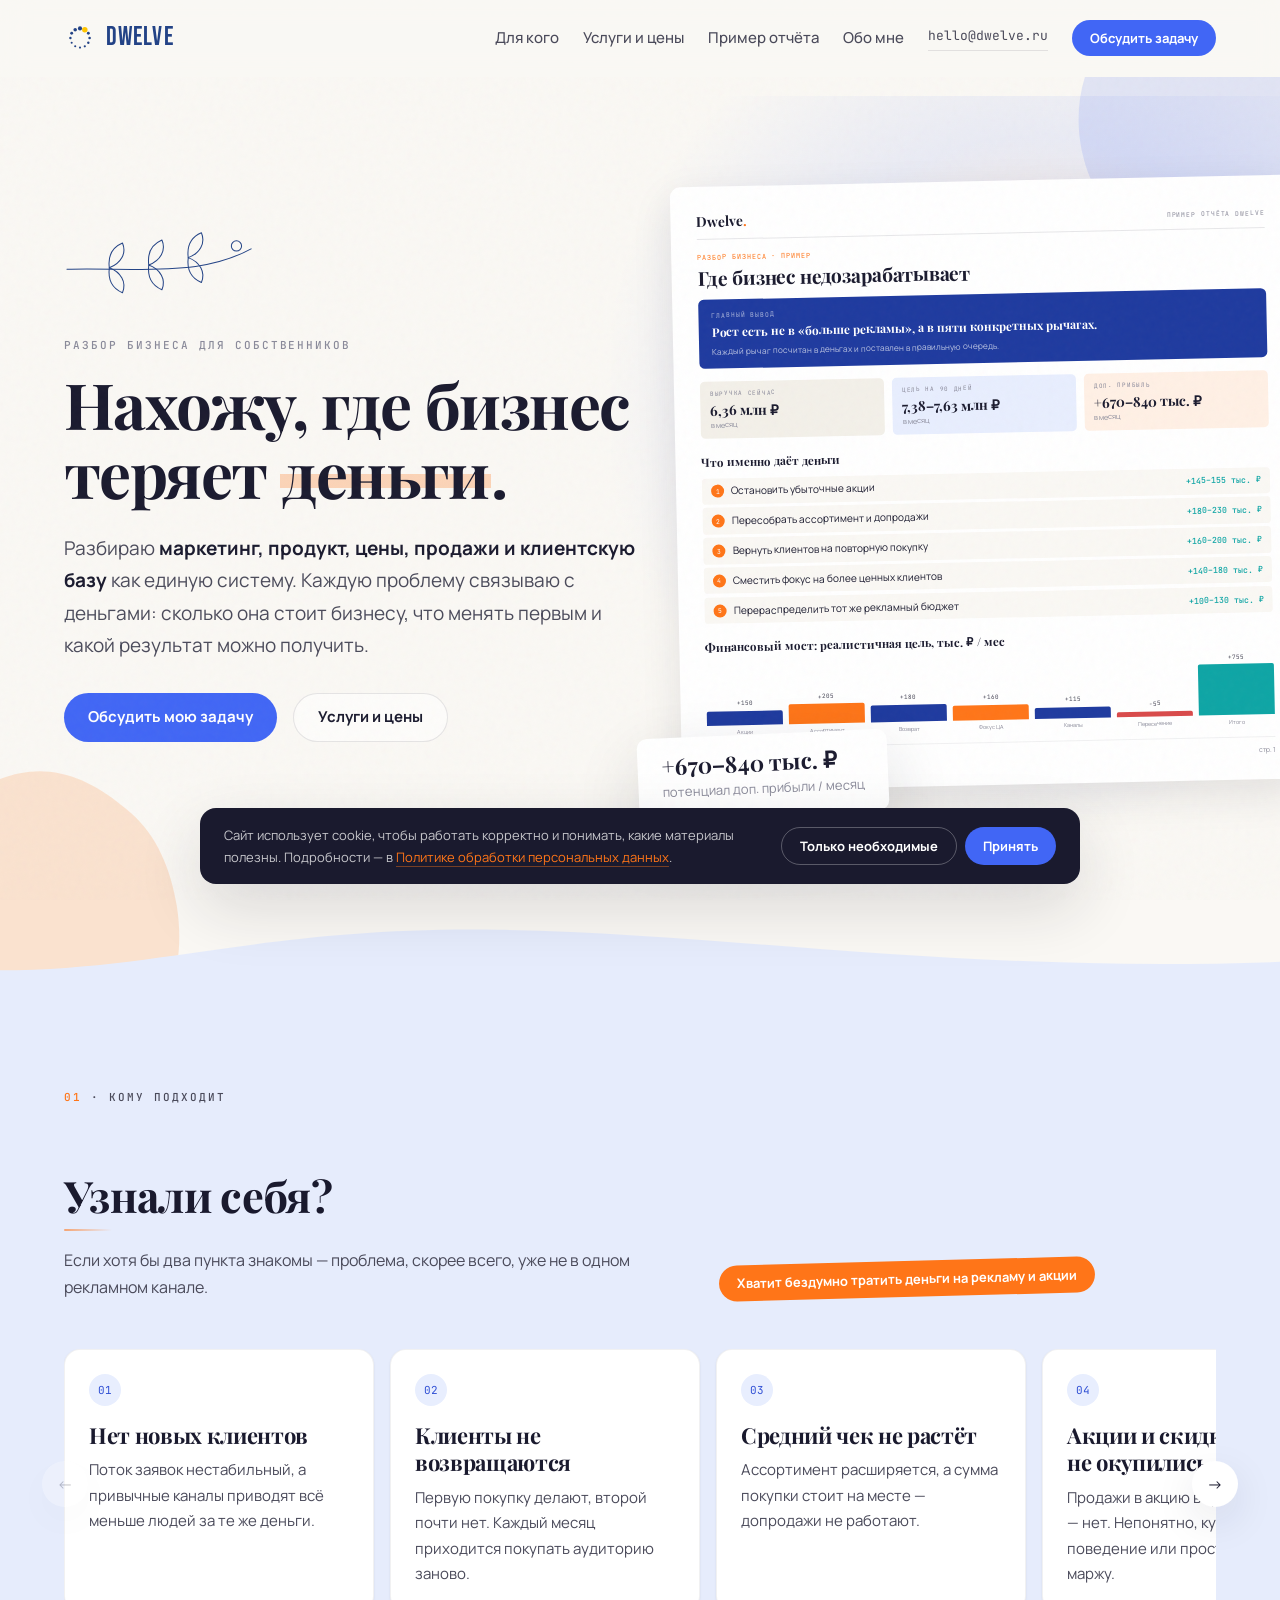
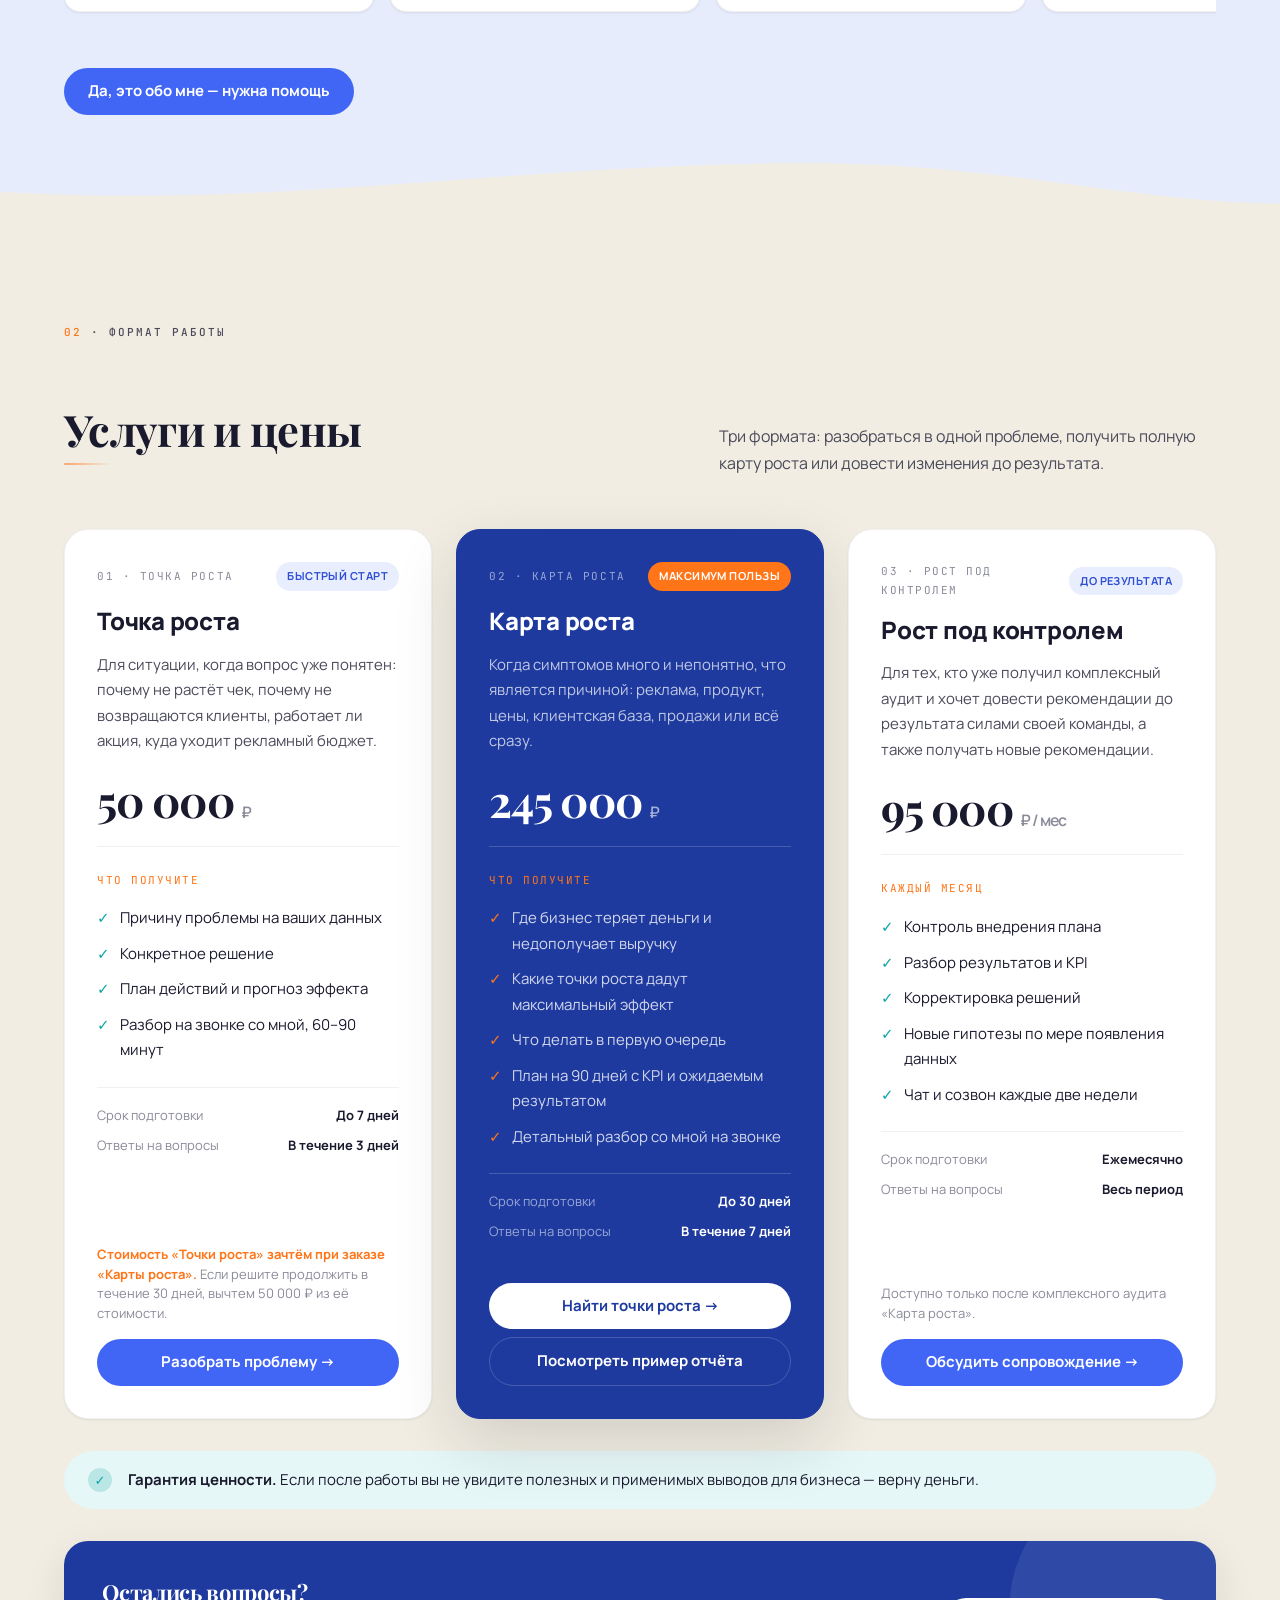
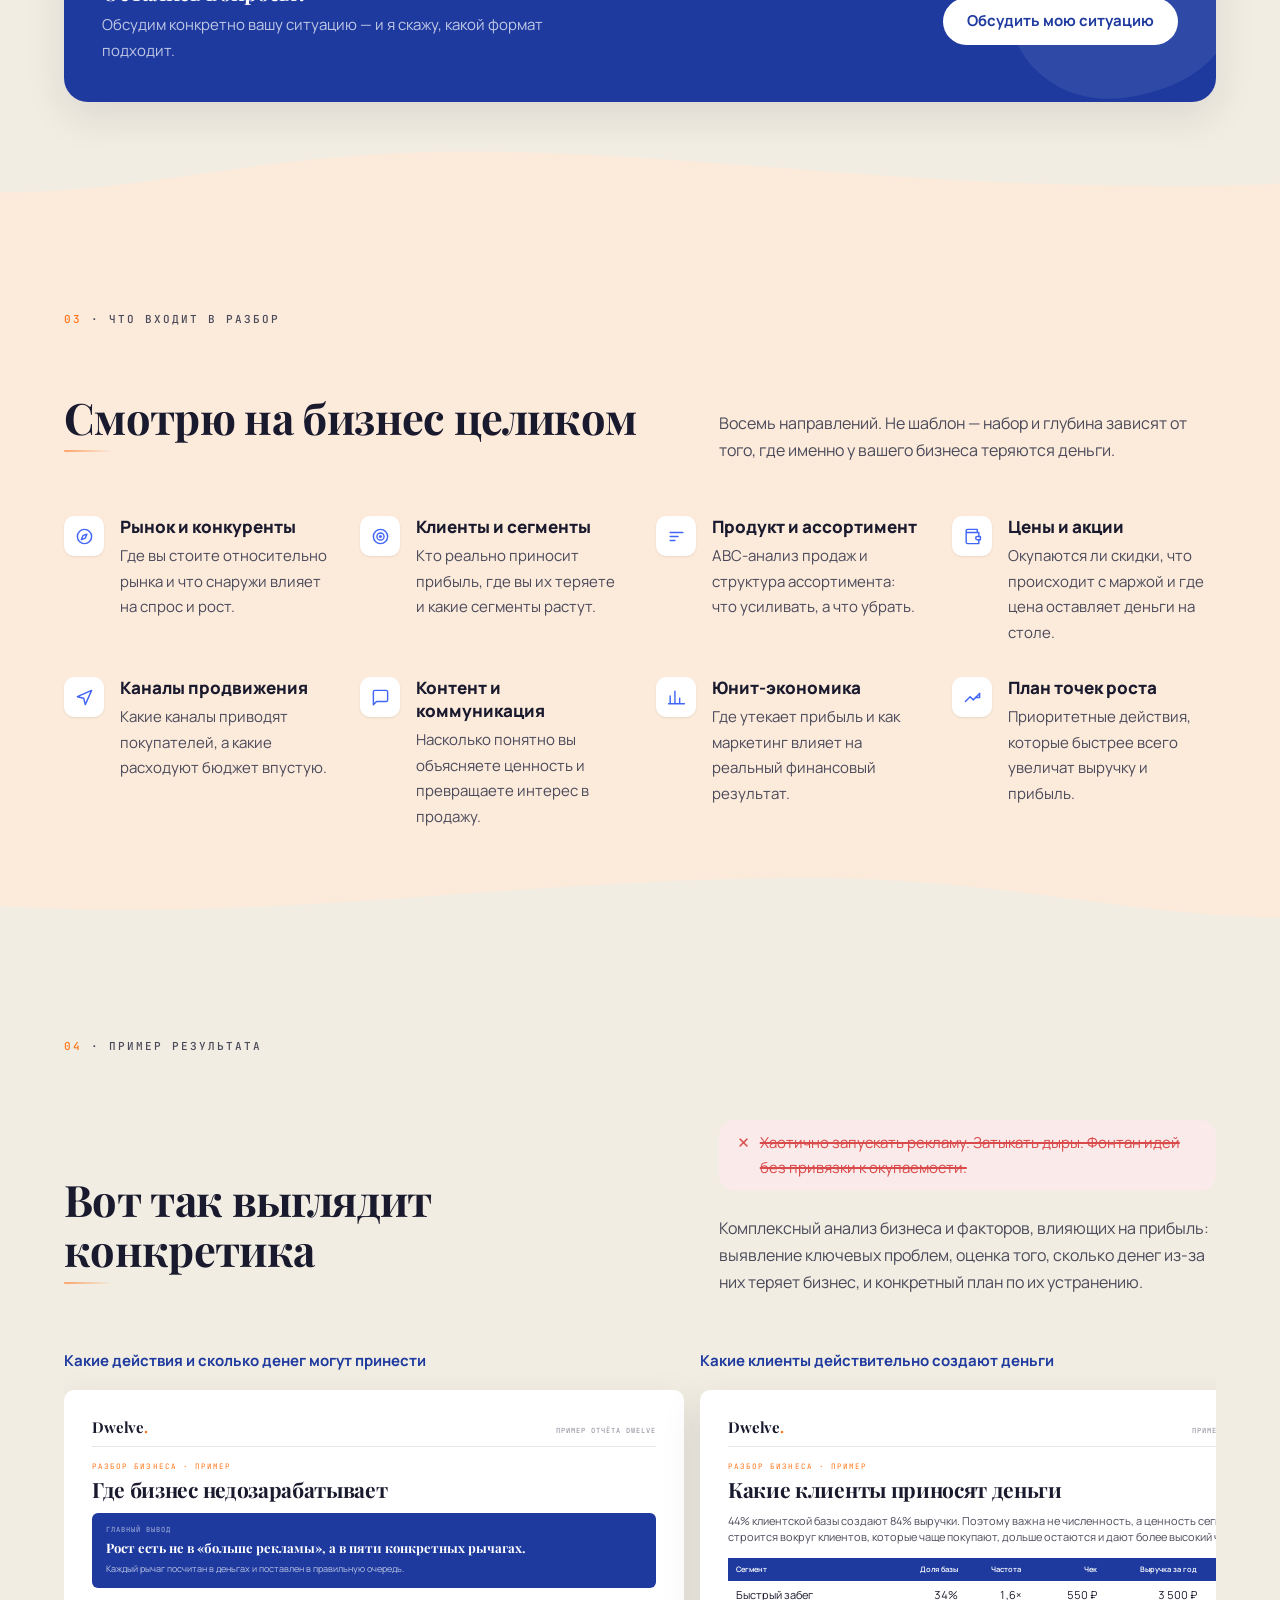
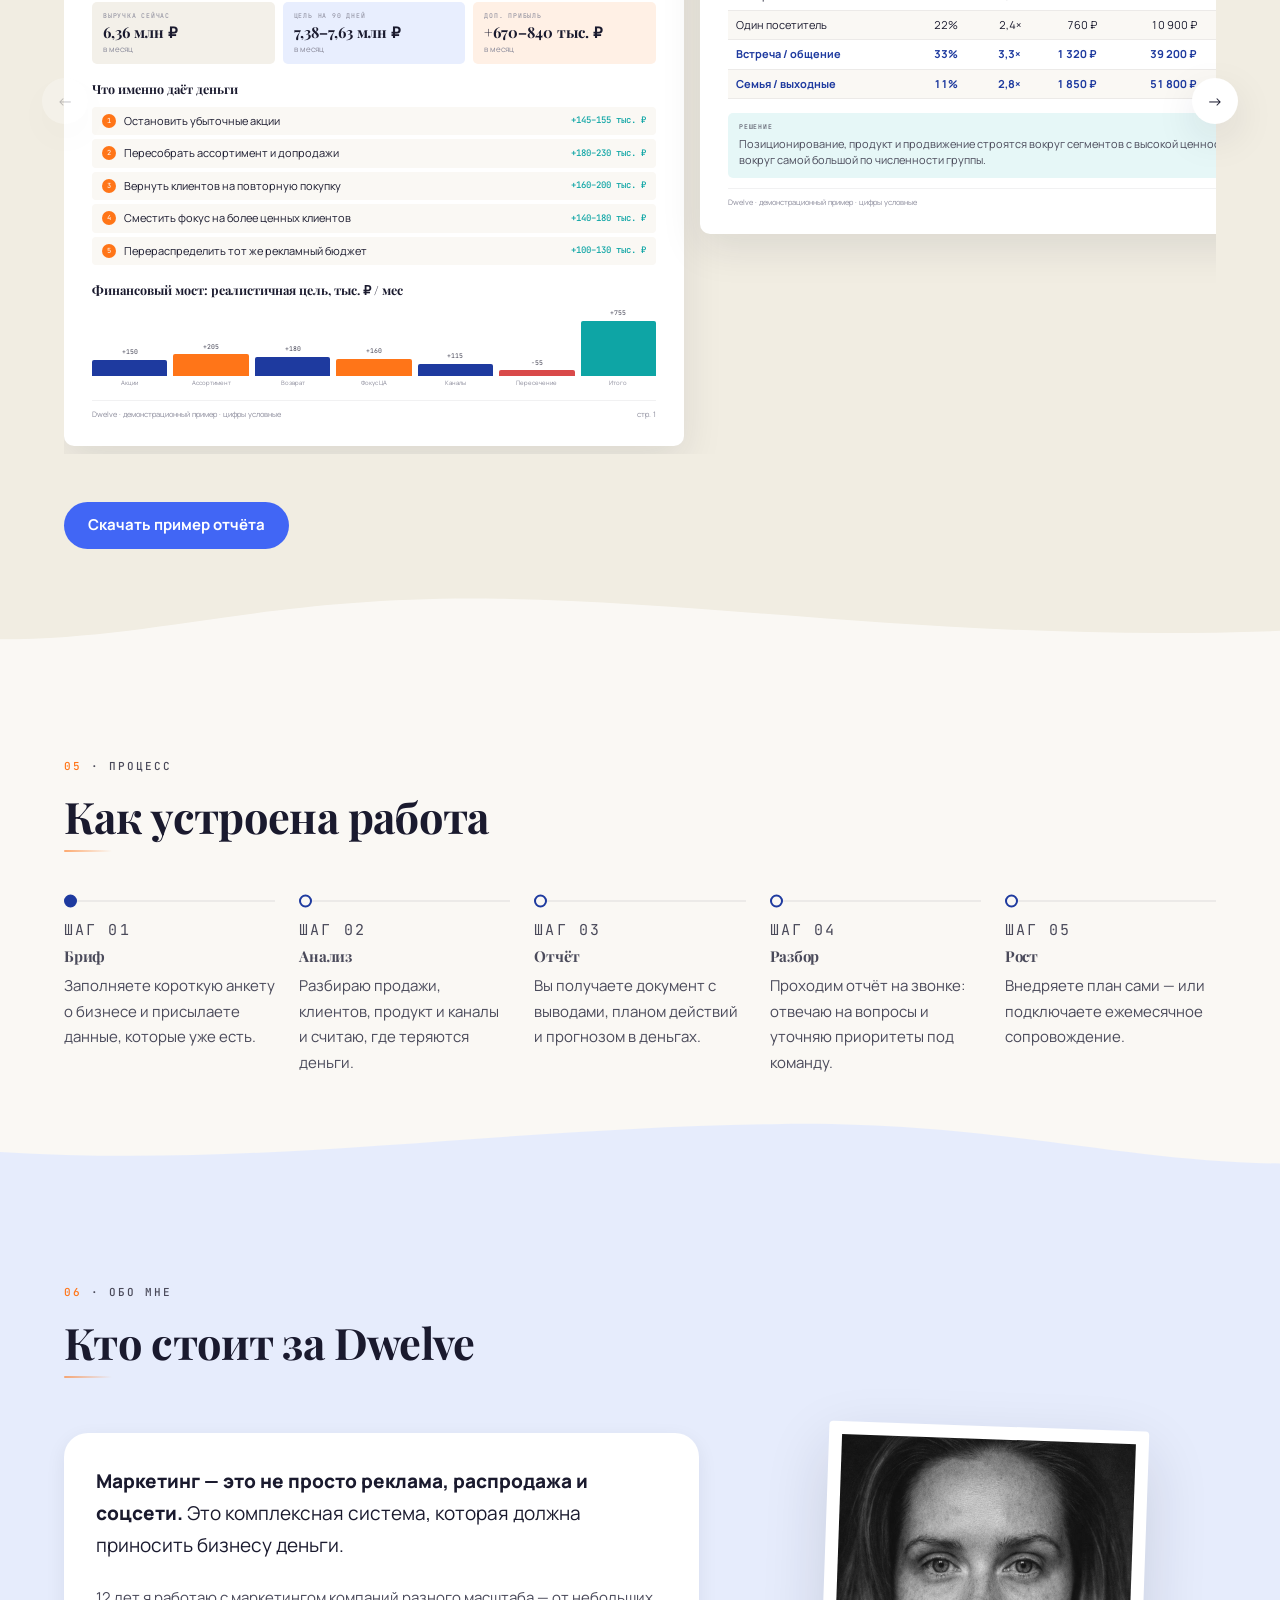
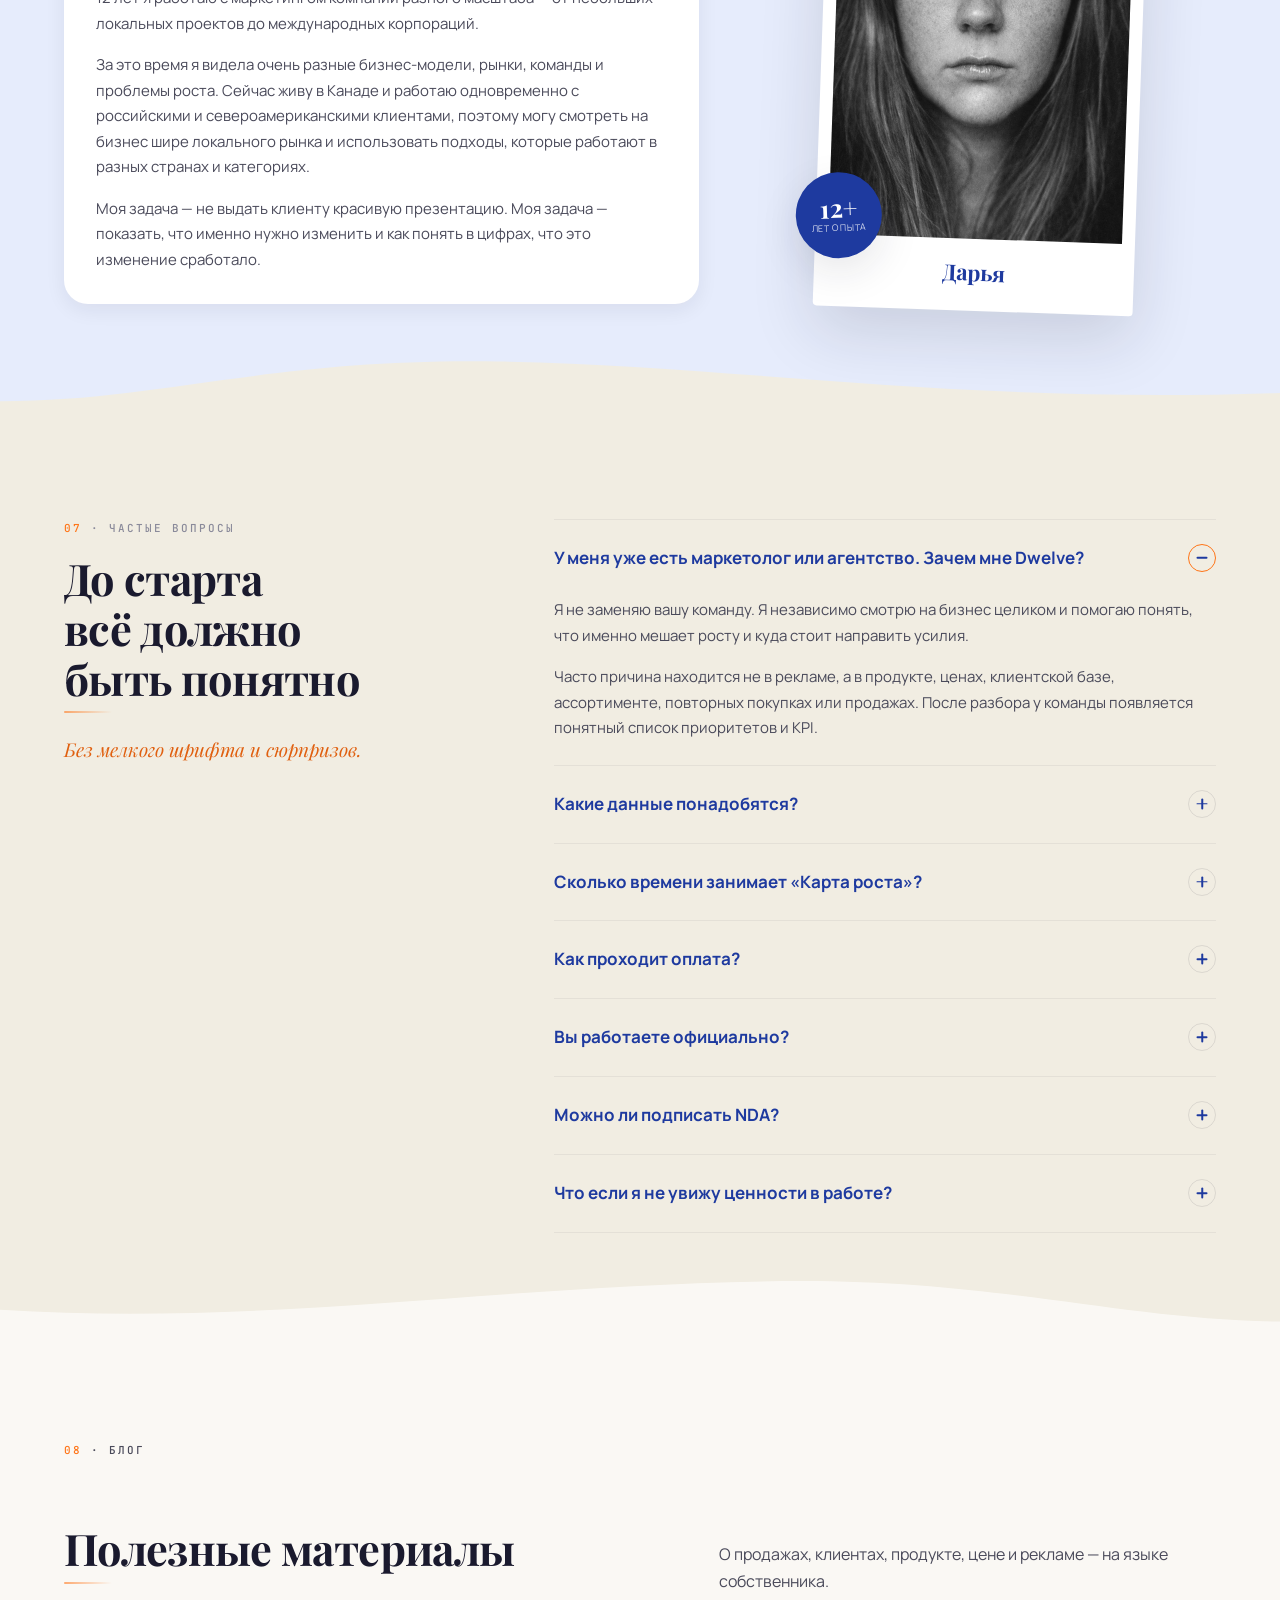
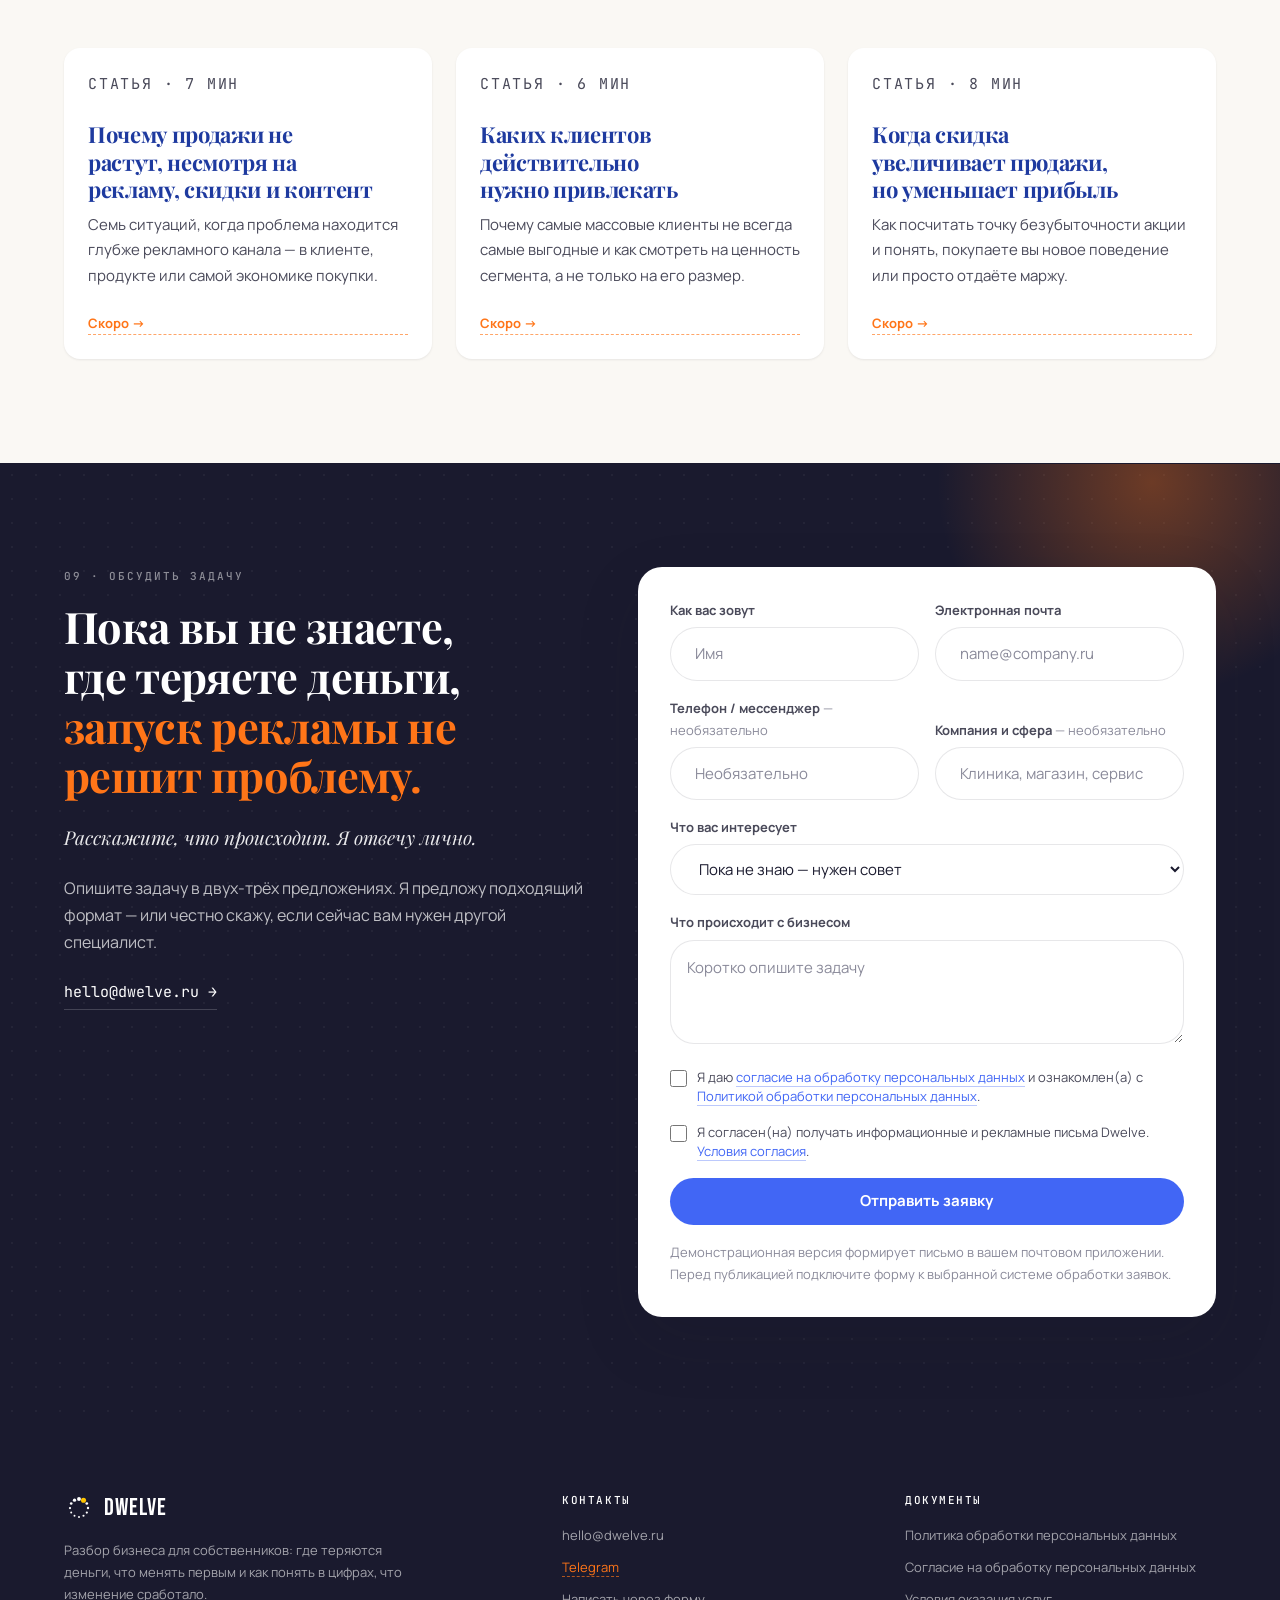
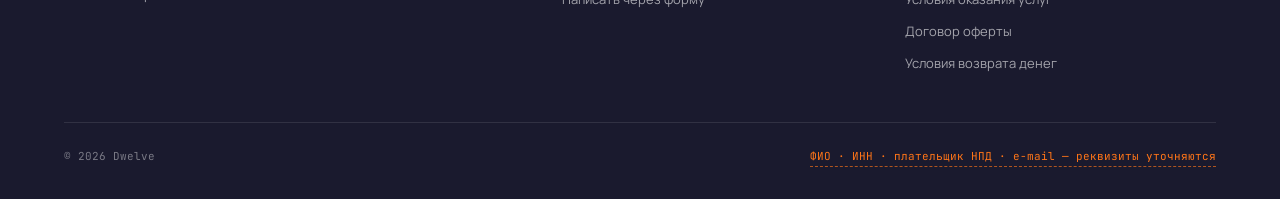
==== index.html @ 931f4cd7 "Новая формулировка сноски у «Точки роста» Текст теперь называет обе стороны сделки и сумму: «Стоимос" ====
<!DOCTYPE html>
<html lang="ru">
<head>
  <meta charset="UTF-8">
  <meta name="viewport" content="width=device-width, initial-scale=1.0">
  <title>Dwelve — нахожу, где бизнес теряет деньги</title>
  <meta name="description" content="Разбор бизнеса для собственников: маркетинг, продукт, цены, продажи и клиентская база как единая система. Отчёт с точками роста, планом на 90 дней и расчётом денежного эффекта. От 50 000 ₽.">
  <meta name="keywords" content="аудит маркетинга, разбор бизнеса, точки роста, маркетинговый консультант, план роста, unit-экономика">
  <link rel="canonical" href="https://dwelve.ru/">

  <meta property="og:site_name" content="Dwelve">
  <meta property="og:title" content="Dwelve — нахожу, где бизнес теряет деньги">
  <meta property="og:description" content="Разбираю маркетинг, продукт, цены, продажи и клиентскую базу как единую систему. Каждую проблему связываю с деньгами.">
  <meta property="og:type" content="website">
  <meta property="og:locale" content="ru_RU">
  <meta property="og:url" content="https://dwelve.ru/">
  <!-- og:image подключается после того, как tools/build-og.mjs отрисует русскую
       карточку в ru/og-image.png. Канадская сверстана на английском. -->

  <link rel="preconnect" href="https://fonts.googleapis.com">
  <link rel="preconnect" href="https://fonts.gstatic.com" crossorigin>
  <link href="https://fonts.googleapis.com/css2?family=Bebas+Neue&family=Playfair+Display:ital,wght@0,400;0,600;0,700;1,400;1,600&family=Manrope:wght@400;500;600;700;800&family=JetBrains+Mono:wght@400;500&display=swap" rel="stylesheet">

  <!-- Фавикон — тот же знак, что в шапке: индиго #234386 с медовой точкой. -->
  <link rel="icon" type="image/svg+xml" href="data:image/svg+xml,%3Csvg xmlns='http://www.w3.org/2000/svg' viewBox='0 0 200 200' fill='none'%3E%3Cg transform='translate(100,100)'%3E%3Ccircle cx='0' cy='-60' r='13' fill='%23234386'/%3E%3Ccircle cx='30' cy='-52' r='17' fill='%23FFC400'/%3E%3Ccircle cx='52' cy='-30' r='9' fill='%23234386'/%3E%3Ccircle cx='60' cy='0' r='8' fill='%23234386'/%3E%3Ccircle cx='52' cy='30' r='7.5' fill='%23234386'/%3E%3Ccircle cx='30' cy='52' r='7' fill='%23234386'/%3E%3Ccircle cx='0' cy='60' r='6.5' fill='%23234386'/%3E%3Ccircle cx='-30' cy='52' r='6.5' fill='%23234386'/%3E%3Ccircle cx='-52' cy='30' r='6.5' fill='%23234386'/%3E%3Ccircle cx='-60' cy='0' r='7.5' fill='%23234386'/%3E%3Ccircle cx='-52' cy='-30' r='9' fill='%23234386'/%3E%3Ccircle cx='-30' cy='-52' r='11' fill='%23234386'/%3E%3C/g%3E%3C/svg%3E">

  <script type="application/ld+json">
  {
    "@context": "https://schema.org",
    "@type": "ProfessionalService",
    "name": "Dwelve",
    "description": "Разбор бизнеса для собственников: где бизнес теряет деньги, что менять и какой результат это даст в цифрах",
    "url": "https://dwelve.ru",
    "areaServed": "RU",
    "priceRange": "50000 ₽ - 245000 ₽",
    "inLanguage": "ru",
    "email": "hello@dwelve.ru",
    "founder": { "@type": "Person", "name": "Дарья Подгорная" }
  }
  </script>

  <link rel="stylesheet" href="theme.css">

  <style>
    /* =========================================================================
       КОМПОНЕНТЫ. Токены, типографика, секции без краёв и компонент страницы
       отчёта — в theme.css.
       ========================================================================= */

    /* Зернистая плёнка поверх страницы — общий приём с англоязычной версией. */
    body::before {
      content: '';
      position: fixed; inset: 0; z-index: 1; pointer-events: none;
      background-image: url("data:image/svg+xml,%3Csvg viewBox='0 0 200 200' xmlns='http://www.w3.org/2000/svg'%3E%3Cfilter id='n'%3E%3CfeTurbulence type='fractalNoise' baseFrequency='0.75' numOctaves='4' stitchTiles='stitch'/%3E%3C/filter%3E%3Crect width='100%25' height='100%25' filter='url(%23n)' opacity='0.03'/%3E%3C/svg%3E");
    }

    .container {
      position: relative; z-index: 2;
      width: 100%; max-width: var(--max-width);
      margin: 0 auto; padding: 0 var(--sp-lg);
    }

    .sec-head { margin-bottom: var(--sp-2xl); }
    .sec-head .eyebrow { margin-bottom: var(--sp-md); }
    .sec-head h2 { margin-bottom: var(--sp-md); }
    .sec-head p { color: var(--ink-2); }
    .sec--dark .sec-head p { color: rgba(255,255,255,.7); }

    @media (min-width: 900px) {
      .sec-head--split {
        display: grid;
        grid-template-columns: minmax(0, 1.1fr) minmax(0, .9fr);
        gap: var(--sp-2xl);
        align-items: end;
      }
      .sec-head--split .eyebrow { grid-column: 1 / -1; }
      .sec-head--split > *:last-child { padding-bottom: var(--sp-xs); }
    }

    /* ==============================
       КНОПКИ — синий = действие
       ============================== */
    .btn {
      display: inline-flex; align-items: center; justify-content: center;
      gap: var(--sp-sm);
      padding: 14px var(--sp-lg);
      /* Овальные кнопки — как на англоязычной версии. Там задано 32px, но
         браузер обрезает радиус до половины высоты, так что получается тот же
         полный овал; 999px даёт его при любом кегле и не требует пересчёта
         под .btn-sm и кнопки внутри карточек. */
      border-radius: var(--radius-pill);
      font-family: var(--font-body);
      font-size: var(--text-small);
      font-weight: 700;
      line-height: 1.25;
      text-align: center;
      transition: transform var(--dur-fast) var(--ease),
                  background-color var(--dur) var(--ease),
                  border-color var(--dur) var(--ease),
                  color var(--dur) var(--ease),
                  box-shadow var(--dur) var(--ease);
    }
    .btn:active { transform: scale(.975); }
    .btn:disabled { opacity: .5; cursor: not-allowed; }

    .btn-primary { background: var(--blue); color: var(--white); }
    .btn-primary:hover:not(:disabled) { background: var(--blue-hover); box-shadow: 0 8px 24px rgba(65,102,245,.26); }

    .btn-outline { border: 1.5px solid var(--line); color: var(--ink); background: rgba(255,255,255,.5); }
    .btn-outline:hover { border-color: var(--blue); color: var(--blue); }

    .btn-light { background: var(--white); color: var(--blue-deep); }
    .btn-light:hover { background: var(--cream); box-shadow: 0 8px 24px rgba(0,0,0,.2); }

    .btn-ghost-light { border: 1.5px solid var(--line-light); color: var(--white); }
    .btn-ghost-light:hover { border-color: var(--white); background: rgba(255,255,255,.09); }

    .btn-block { width: 100%; }
    .btn-sm { padding: 10px 18px; font-size: var(--text-caption); }

    /* ==============================
       ШАПКА
       ============================== */
    .nav {
      position: sticky; top: 0; z-index: 100;
      background: rgba(250, 248, 244, .86);
      backdrop-filter: blur(14px); -webkit-backdrop-filter: blur(14px);
      border-bottom: 1px solid transparent;
      transition: border-color var(--dur) var(--ease), box-shadow var(--dur) var(--ease);
    }
    .nav.is-scrolled { border-bottom-color: var(--line-soft); box-shadow: var(--shadow-sm); }

    .nav-inner {
      display: flex; align-items: center; gap: var(--sp-lg);
      height: 76px;
      transition: height var(--dur) var(--ease);
    }
    .nav.is-scrolled .nav-inner { height: 62px; }

    /* Логотип один в один с англоязычной версией: Bebas Neue заглавными,
       трекинг 0.043em, индиго и медовая точка. Единственный элемент сайта,
       который живёт не по палитре страницы, — знак должен быть один и тот же
       на обоих доменах. */
    .nav-logo {
      display: flex; align-items: center; gap: 10px;
      font-family: var(--font-logo);
      font-size: 26px; line-height: 1;
      letter-spacing: 0.043em; text-transform: uppercase;
      color: var(--indigo);
      flex: none;
    }
    /* Точки стоят через 30°, поэтому поворот ровно на шаг переставляет медовую
       на соседнее место — кольцо щёлкает на позицию, а не кренится. */
    .nav-logo svg { width: 32px; height: 32px; transition: transform 520ms cubic-bezier(0.22, 1, 0.36, 1); }
    .nav-logo:hover svg,
    .nav-logo:focus-visible svg { transform: rotate(30deg); }

    .nav-links { display: none; align-items: center; gap: var(--sp-lg); margin-left: auto; }
    .nav-links a {
      position: relative;
      font-size: var(--text-small); font-weight: 500; color: var(--ink-2);
      padding: 6px 0;
      transition: color var(--dur) var(--ease);
    }
    .nav-links a::after {
      content: ''; position: absolute; left: 0; bottom: 0; width: 100%; height: 2px;
      background: var(--orange); border-radius: var(--radius-pill);
      transform: scaleX(0); transform-origin: left;
      transition: transform 200ms var(--ease);
    }
    .nav-links a:hover { color: var(--ink); }
    .nav-links a:hover::after { transform: scaleX(1); }

    .nav-mail {
      display: none;
      font-family: var(--font-mono); font-size: var(--text-caption); color: var(--ink-2);
      border-bottom: 1px solid var(--line); padding-bottom: 2px;
      transition: color var(--dur) var(--ease), border-color var(--dur) var(--ease);
    }
    .nav-mail:hover { color: var(--blue); border-color: var(--blue); }
    .nav-cta { display: none; }

    .nav-burger {
      display: flex; flex-direction: column; justify-content: center; gap: 5px;
      width: 44px; height: 44px; padding: 10px; margin-left: auto; margin-right: -10px;
    }
    .nav-burger span {
      display: block; height: 2px; background: var(--ink); border-radius: var(--radius-pill);
      transition: transform var(--dur) var(--ease), opacity var(--dur-fast) var(--ease);
    }
    .nav-burger.is-open span:nth-child(1) { transform: translateY(7px) rotate(45deg); }
    .nav-burger.is-open span:nth-child(2) { opacity: 0; }
    .nav-burger.is-open span:nth-child(3) { transform: translateY(-7px) rotate(-45deg); }

    .nav-overlay {
      position: fixed; inset: 0; z-index: 99; background: rgba(26,26,46,.5);
      opacity: 0; visibility: hidden;
      transition: opacity var(--dur) var(--ease), visibility var(--dur);
    }
    .nav-overlay.is-open { opacity: 1; visibility: visible; }

    .nav-drawer {
      position: fixed; top: 0; right: 0; z-index: 101;
      width: min(330px, 86vw); height: 100dvh;
      padding: var(--sp-xl) var(--sp-lg);
      background: var(--cream);
      box-shadow: var(--shadow-xl);
      display: flex; flex-direction: column; gap: var(--sp-sm);
      transform: translateX(100%); visibility: hidden;
      transition: transform 300ms var(--ease), visibility 300ms;
    }
    .nav-drawer.is-open { transform: none; visibility: visible; }
    .nav-drawer a:not(.btn) {
      padding: var(--sp-md) 0; font-size: 1.0625rem; font-weight: 600;
      border-bottom: 1px solid var(--line-soft);
    }
    .nav-drawer .btn { margin-top: var(--sp-md); }
    .nav-drawer-mail {
      margin-top: auto; font-family: var(--font-mono);
      font-size: var(--text-caption); color: var(--ink-2); border: 0 !important;
    }

    /* ==============================
       ПЕРВЫЙ ЭКРАН
       ============================== */
    .hero { padding: var(--sp-3xl) 0 var(--sp-4xl); overflow: hidden; }
    .hero-grid { display: grid; gap: var(--sp-2xl); align-items: center; }
    .hero h1 { margin: var(--sp-md) 0 var(--sp-lg); }

    .hero-sub {
      font-size: var(--text-lead); color: var(--ink-2);
      margin-bottom: var(--sp-xl); max-width: 600px;
    }
    .hero-sub b { color: var(--ink); font-weight: 700; }

    .hero-buttons { display: flex; flex-wrap: wrap; gap: var(--sp-md); }

    .hero-proof {
      display: flex; flex-wrap: wrap; gap: var(--sp-sm) var(--sp-md);
      padding-top: var(--sp-lg);
      border-top: 1px solid var(--line-soft);
      font-size: var(--text-caption); color: var(--ink-3);
    }
    .hero-proof li { display: flex; align-items: center; gap: var(--sp-md); }
    .hero-proof li:not(:last-child)::after {
      content: ''; width: 4px; height: 4px; border-radius: 50%;
      background: var(--orange); opacity: .7;
    }

    /* --- Декор первого экрана ---
       Левая колонка ниже документа примерно на 200px, и выравнивание по
       центру делило разницу на две пустоты по ~99px — сверху и снизу.
       Ветка стоит в потоке и забирает верхнюю; клякса уходит за левый край
       и закрывает нижнюю. Поэтому ветка НЕ абсолют: абсолютная не изменила
       бы высоту колонки, и пустота осталась бы на месте. */
    .hero-branch {
      width: 190px; height: auto;
      margin-bottom: var(--sp-lg);
      color: var(--indigo);
      opacity: .45;
      transform: rotate(-6deg);
      transform-origin: left center;
    }

    .hero-blob {
      position: absolute; z-index: 0;
      pointer-events: none;
      height: auto;
    }
    /* Заливка сплошная, приглушение — прозрачностью самой фигуры: так один
       и тот же тон палитры даёт мягкое пятно и не спорит с текстом.
       Ширина привязана к вьюпорту: фиксированные 400px на телефоне
       занимали четверть экрана и читались как плашка, а не как фон. */
    .hero-blob--orange { bottom: -16%; left: -13%; width: min(400px, 62vw); opacity: .16; }
    .hero-blob--blue   { top: -20%; right: -14%; width: min(440px, 60vw); opacity: .13; }

    .hero-doc { position: relative; display: none; }
    /* Свечение и документ стакаются внутри .hero-doc, а не через z-index: -1:
       секция теперь собственный контекст наложения, и отрицательный индекс
       увёл бы свечение под её же фон. */
    .hero-doc .doc-page { --doc-scale: .92; transform: rotate(-1.2deg); position: relative; z-index: 1; }
    .hero-doc::before {
      content: ''; position: absolute; z-index: 0;
      inset: -14% -18% -10% -12%;
      background: radial-gradient(circle at 60% 40%, rgba(255,117,24,.15) 0%, rgba(65,102,245,.09) 42%, transparent 70%);
    }

    /* Бейдж свешивается с нижнего угла: любое положение внутри страницы
       закрывает содержательный блок, ради которого документ и показан. */
    /* z-index обязателен: у .doc-page он равен 1, и без него плашка
       уходит под документ. */
    .hero-badge {
      position: absolute; z-index: 2; bottom: -5%; left: -7%;
      background: var(--white); border-radius: var(--radius-md);
      box-shadow: var(--shadow-xl);
      padding: var(--sp-md) var(--sp-lg);
      transform: rotate(-2.5deg);
    }
    .hero-badge-v {
      font-family: var(--font-display); font-weight: 700; font-size: 1.4rem;
      line-height: 1.1; white-space: nowrap;
    }
    .hero-badge-l { font-size: var(--text-caption); color: var(--ink-3); margin-top: 2px; }

    /* ==============================
       01 — КОМУ ПОДХОДИТ
       ============================== */
    .stamp {
      display: inline-block;
      background: var(--orange); color: var(--white);
      font-size: var(--text-caption); font-weight: 700;
      line-height: 1.4; padding: 9px 18px;
      border-radius: var(--radius-pill);
      transform: rotate(-1.5deg);
    }

    /* Одна механика карусели на два блока: горизонтальный скролл со snap
       плюс кнопки. На узком экране кнопки прячутся — там пальцем. */
    .rail-wrap { position: relative; }
    .rail {
      display: flex; gap: var(--sp-md);
      overflow-x: auto; scroll-snap-type: x mandatory; scroll-behavior: smooth;
      padding-bottom: var(--sp-sm);
      scrollbar-width: none;
    }
    .rail::-webkit-scrollbar { display: none; }
    .rail > * { scroll-snap-align: start; flex: none; }

    .rail-btn {
      position: absolute; top: 50%; z-index: 5;
      width: 46px; height: 46px; border-radius: 50%;
      display: none; place-items: center;
      background: var(--white); color: var(--ink);
      box-shadow: var(--shadow-lg);
      transform: translateY(-50%);
      transition: background-color var(--dur) var(--ease), color var(--dur) var(--ease), opacity var(--dur) var(--ease);
    }
    .rail-btn:hover { background: var(--blue); color: var(--white); }
    .rail-btn[disabled] { opacity: .25; cursor: default; }
    .rail-btn[disabled]:hover { background: var(--white); color: var(--ink); }
    .rail-btn--prev { left: -22px; }
    .rail-btn--next { right: -22px; }
    @media (min-width: 900px) { .rail-btn { display: grid; } }

    .pain {
      width: min(310px, 78vw);
      background: var(--white);
      border: 1px solid var(--line-soft);
      border-radius: var(--radius-lg);
      padding: var(--sp-lg);
      box-shadow: var(--shadow-sm);
      transition: transform var(--dur) var(--ease), box-shadow var(--dur) var(--ease);
    }
    .pain:hover { transform: translateY(-4px); box-shadow: var(--shadow-md); }
    .pain-n {
      display: inline-grid; place-items: center;
      width: 32px; height: 32px; border-radius: 50%;
      background: var(--blue-pale); color: var(--blue-dark);
      font-family: var(--font-mono); font-size: var(--text-micro);
      margin-bottom: var(--sp-md);
    }
    .pain h3 { margin-bottom: var(--sp-sm); }
    .pain p { font-size: var(--text-small); color: var(--ink-2); }

    .block-cta { margin-top: var(--sp-2xl); }

    /* ==============================
       02 — УСЛУГИ И ЦЕНЫ
       ============================== */
    .tiers { display: grid; gap: var(--sp-lg); align-items: stretch; }

    .tier {
      display: flex; flex-direction: column;
      background: var(--white);
      border: 1px solid var(--line-soft);
      border-radius: var(--radius-xl);
      padding: var(--sp-xl);
      box-shadow: var(--shadow-sm);
    }
    .tier--featured {
      background: var(--blue-deep);
      color: rgba(255,255,255,.8);
      border-color: var(--blue-deep);
      box-shadow: var(--shadow-xl);
    }

    .tier-top { display: flex; align-items: center; justify-content: space-between; gap: var(--sp-md); margin-bottom: var(--sp-md); }
    .tier-idx { font-family: var(--font-mono); font-size: var(--text-micro); letter-spacing: .14em; text-transform: uppercase; color: var(--ink-3); }
    .tier--featured .tier-idx { color: rgba(255,255,255,.55); }

    .tier-tag {
      font-size: var(--text-micro); font-weight: 700;
      letter-spacing: .04em; text-transform: uppercase;
      padding: 5px 11px; border-radius: var(--radius-pill);
      background: var(--blue-pale); color: var(--blue-dark);
      white-space: nowrap;
    }
    .tier--featured .tier-tag { background: var(--orange); color: var(--white); }

    /* Название тарифа — гротеском, как на англоязычной версии: антиква
       на этом кегле спорит с ценой, которая тоже серифная. */
    .tier-name {
      font-family: var(--font-body);
      font-size: 1.5rem; font-weight: 800; line-height: 1.2;
      letter-spacing: -0.01em;
      margin-bottom: var(--sp-md);
    }
    .tier--featured .tier-name { color: var(--white); }

    .tier-for { font-size: var(--text-small); color: var(--ink-2); margin-bottom: var(--sp-lg); }
    .tier--featured .tier-for { color: rgba(255,255,255,.72); }

    .tier-price {
      display: flex; align-items: baseline; gap: 7px; flex-wrap: wrap;
      font-family: var(--font-display); font-weight: 700;
      font-size: clamp(2rem, 1.5rem + 1.9vw, 2.75rem);
      line-height: 1; font-variant-numeric: tabular-nums;
      letter-spacing: -0.02em;
      margin-bottom: var(--sp-lg);
      padding-bottom: var(--sp-lg);
      border-bottom: 1px solid var(--line-soft);
    }
    .tier--featured .tier-price { color: var(--white); border-bottom-color: var(--line-light); }
    .tier-price-cur { font-family: var(--font-body); font-size: .36em; font-weight: 600; color: var(--ink-3); }
    .tier--featured .tier-price-cur { color: rgba(255,255,255,.6); }

    .tier-list-label {
      font-family: var(--font-mono); font-size: var(--text-micro);
      letter-spacing: .14em; text-transform: uppercase;
      color: var(--orange); margin-bottom: var(--sp-md);
    }

    .tier-list { display: grid; gap: 10px; margin-bottom: var(--sp-lg); }
    .tier-list li { display: flex; gap: 10px; font-size: var(--text-small); }
    .tier-list li::before { content: '✓'; color: var(--teal); font-weight: 800; flex: none; }
    .tier--featured .tier-list li::before { color: var(--orange); }

    .tier-facts {
      display: grid; gap: 8px;
      padding: var(--sp-md) 0; margin-bottom: var(--sp-lg);
      border-top: 1px solid var(--line-soft);
      font-size: var(--text-caption);
    }
    .tier--featured .tier-facts { border-top-color: var(--line-light); }
    .tier-fact { display: flex; justify-content: space-between; gap: var(--sp-md); }
    .tier-fact dt { color: var(--ink-3); }
    .tier--featured .tier-fact dt { color: rgba(255,255,255,.55); }
    .tier-fact dd { font-weight: 700; text-align: right; }
    .tier--featured .tier-fact dd { color: var(--white); }

    /* Сноска перед кнопкой — так кнопка везде последняя и три карточки
       заканчиваются одинаково. Свободное место забирает сноска, поэтому
       у идущих за ней действий авто-отступ снимается: два auto поделили бы
       промежуток пополам и увели сноску в середину. */
    .tier-note {
      font-size: var(--text-caption); color: var(--ink-3);
      margin-top: auto; padding-top: var(--sp-md); margin-bottom: var(--sp-md);
      line-height: 1.5;
    }
    .tier--featured .tier-note { color: rgba(255,255,255,.6); }
    .tier-note b { color: var(--orange); font-weight: 700; }

    .tier-actions { margin-top: auto; display: grid; gap: var(--sp-sm); }
    .tier-note + .tier-actions { margin-top: 0; }

    .guarantee {
      display: flex; align-items: center; gap: var(--sp-md); flex-wrap: wrap;
      margin-top: var(--sp-xl);
      padding: var(--sp-md) var(--sp-lg);
      background: var(--teal-pale);
      border-radius: var(--radius-pill);
      font-size: var(--text-small);
    }
    .guarantee-mark {
      flex: none; width: 24px; height: 24px; border-radius: 50%;
      background: rgba(14,165,165,.2); color: var(--teal);
      display: grid; place-items: center; font-weight: 800; font-size: 13px;
    }
    .guarantee p { max-width: none; }

    /* Намеренно заметный блок. Часть покупателей не оформит заказ, пока не
       поговорит с человеком, и тонкая строка с текстом эту роль не тянула —
       её просто не замечали. Тот же тёмно-синий, что у выделенного тарифа:
       поверхность повторяется, а не изобретается новая. */
    .after-block {
      position: relative; overflow: hidden;
      display: flex; align-items: center; justify-content: space-between;
      flex-wrap: wrap; gap: var(--sp-lg) var(--sp-xl);
      margin-top: var(--sp-xl);
      padding: clamp(24px, 3vw, 40px);
      background: var(--blue-deep);
      color: rgba(255,255,255,.78);
      border-radius: var(--radius-xl);
      box-shadow: var(--shadow-lg);
    }
    /* Без :not() абсолютная клякса становится flex-элементом и встаёт
       в середину панели. */
    .after-block > *:not(.after-blob) { position: relative; z-index: 1; }
    /* Белый блик, а не оранжевая клякса: оранжевый поверх тёмно-синего даёт
       грязный лиловый. Фигура заходит за правый край, иначе виден не
       органический контур, а кусок круга. */
    .after-blob {
      position: absolute; z-index: 0; pointer-events: none;
      top: -62%; right: -5%; width: min(300px, 58%); opacity: .08;
    }
    .after-block h3 { color: var(--white); margin-bottom: 6px; }
    .after-block p { font-size: var(--text-small); color: rgba(255,255,255,.72); max-width: 52ch; }

    /* ==============================
       03 — ЧТО РАЗБИРАЮ
       ============================== */
    .topics { display: grid; gap: var(--sp-lg); }
    .topic { display: flex; gap: var(--sp-md); }
    .topic-ico {
      flex: none; width: 40px; height: 40px; border-radius: var(--radius-md);
      background: var(--white); color: var(--blue);
      display: grid; place-items: center;
      box-shadow: var(--shadow-sm);
    }
    .topic-ico svg { width: 19px; height: 19px; }
    .topic h4 { margin-bottom: 4px; }
    .topic p { font-size: var(--text-small); color: var(--ink-2); }

    /* ==============================
       04 — ПРИМЕР РЕЗУЛЬТАТА
       ============================== */
    .strike {
      display: inline-flex; align-items: flex-start; gap: 10px;
      background: #FBEAEA; color: var(--coral);
      border-radius: var(--radius-lg);
      padding: 10px 18px;
      font-size: var(--text-small);
      margin-bottom: var(--sp-lg);
    }
    .strike s { text-decoration-thickness: 1.5px; }

    .doc-rail .doc-page { --doc-scale: 1; width: min(620px, 88vw); }
    /* Подпись над страницей, а не под ней: страницы разной высоты, снизу
       подписи вставали бы вразнобой. */
    .doc-slide-cap {
      width: min(620px, 88vw);
      margin-bottom: var(--sp-md);
      font-size: var(--text-small); font-weight: 700; color: var(--blue-deep);
    }

    /* ==============================
       05 — ПРОЦЕСС
       ============================== */
    .steps { display: grid; gap: var(--sp-xl); }
    .step-dot { position: relative; height: 2px; background: var(--line-soft); margin-bottom: var(--sp-md); }
    .step-dot::before {
      content: ''; position: absolute; left: 0; top: 50%;
      width: 13px; height: 13px; border-radius: 50%;
      border: 2px solid var(--blue-deep); background: var(--cream);
      transform: translateY(-50%);
    }
    .step:first-child .step-dot::before { background: var(--blue-deep); }
    .step-n {
      font-family: var(--font-mono); font-size: var(--text-micro);
      letter-spacing: .14em; text-transform: uppercase;
      color: var(--orange); margin-bottom: 5px;
    }
    .step-name {
      font-family: var(--font-display); font-weight: 700; font-size: 1.375rem;
      line-height: 1.15; letter-spacing: -0.015em;
      color: var(--blue-deep); margin-bottom: var(--sp-sm);
    }
    .step p { font-size: var(--text-small); color: var(--ink-2); }

    /* ==============================
       06 — ОБО МНЕ
       ============================== */
    .about-grid { display: grid; gap: var(--sp-2xl); align-items: center; }
    .about-card {
      background: var(--white);
      border-radius: var(--radius-xl);
      padding: var(--sp-xl);
      box-shadow: var(--shadow-md);
    }
    .about-lead { font-size: var(--text-lead); margin-bottom: var(--sp-lg); }
    .about-lead b { font-weight: 800; }
    .about-card p:not(.about-lead) { font-size: var(--text-small); color: var(--ink-2); margin-bottom: var(--sp-md); }
    .about-card p:last-child { margin-bottom: 0; }

    .polaroid {
      position: relative;
      width: min(320px, 80vw); margin: 0 auto;
      background: var(--white);
      padding: 13px 13px 0;
      border-radius: 4px;
      box-shadow: var(--shadow-xl);
      transform: rotate(2deg);
    }
    .polaroid img {
      width: 100%; aspect-ratio: 4/5; object-fit: cover;
      filter: grayscale(1) contrast(1.05);
    }
    .polaroid-cap {
      font-family: var(--font-display); font-weight: 700; font-size: 1.375rem;
      color: var(--blue-deep); text-align: center; padding: 15px 0 20px;
    }
    .polaroid-badge {
      position: absolute; left: -20px; bottom: 48px;
      width: 86px; height: 86px; border-radius: 50%;
      background: var(--blue-deep); color: var(--white);
      display: grid; place-content: center; text-align: center;
      transform: rotate(-4deg);
      box-shadow: var(--shadow-lg);
    }
    .polaroid-badge b { font-family: var(--font-display); font-size: 1.6rem; line-height: 1; }
    .polaroid-badge span { font-size: 9px; letter-spacing: .08em; text-transform: uppercase; opacity: .8; }

    /* ==============================
       07 — FAQ
       ============================== */
    .faq-grid { display: grid; gap: var(--sp-2xl); }
    .faq-list { border-top: 1px solid var(--line-soft); }
    .faq-item { border-bottom: 1px solid var(--line-soft); }
    .faq-q {
      display: flex; align-items: flex-start; justify-content: space-between;
      gap: var(--sp-lg); width: 100%; text-align: left;
      padding: var(--sp-lg) 0;
      font-size: 1.0625rem; font-weight: 700; color: var(--blue-deep);
      transition: color var(--dur) var(--ease);
    }
    .faq-q:hover { color: var(--orange-dark); }
    .faq-icon {
      position: relative; flex: none;
      width: 28px; height: 28px; border-radius: 50%;
      border: 1.5px solid var(--line);
      transition: transform 300ms var(--ease-io), border-color var(--dur) var(--ease);
    }
    .faq-icon::before, .faq-icon::after {
      content: ''; position: absolute; top: 50%; left: 50%;
      background: var(--blue-deep); border-radius: 2px;
      transform: translate(-50%, -50%);
    }
    .faq-icon::before { width: 11px; height: 1.5px; }
    .faq-icon::after { width: 1.5px; height: 11px; transition: opacity var(--dur) var(--ease); }
    .faq-item.is-open .faq-icon { transform: rotate(180deg); border-color: var(--orange); }
    .faq-item.is-open .faq-icon::after { opacity: 0; }

    .faq-a {
      display: grid; grid-template-rows: 0fr; opacity: 0;
      transition: grid-template-rows 250ms var(--ease-io), opacity 200ms var(--ease-io);
    }
    .faq-item.is-open .faq-a {
      grid-template-rows: 1fr; opacity: 1;
      transition: grid-template-rows 300ms var(--ease-io), opacity 300ms var(--ease-io) 80ms;
    }
    .faq-a-inner { overflow: hidden; }
    .faq-a-inner > div { padding-bottom: var(--sp-lg); }
    .faq-a-inner p { font-size: var(--text-small); color: var(--ink-2); }
    .faq-a-inner p + p { margin-top: var(--sp-md); }

    /* ==============================
       08 — БЛОГ
       ============================== */
    .posts { display: grid; gap: var(--sp-lg); }
    .post {
      display: flex; flex-direction: column;
      background: var(--white); border-radius: var(--radius-lg);
      padding: var(--sp-lg);
      box-shadow: var(--shadow-sm);
      transition: transform var(--dur) var(--ease), box-shadow var(--dur) var(--ease);
    }
    .post:hover { transform: translateY(-4px); box-shadow: var(--shadow-md); }
    .post-meta {
      font-family: var(--font-mono); font-size: var(--text-micro);
      letter-spacing: .12em; text-transform: uppercase;
      color: var(--orange); margin-bottom: var(--sp-md);
    }
    .post h3 { color: var(--blue-deep); margin-bottom: var(--sp-sm); }
    .post p { font-size: var(--text-small); color: var(--ink-2); margin-bottom: var(--sp-lg); }
    .post-link { margin-top: auto; font-size: var(--text-caption); font-weight: 700; color: var(--blue); }
    .post-link span { display: inline-block; transition: transform var(--dur) var(--ease); }
    .post:hover .post-link span { transform: translateX(4px); }

    /* ==============================
       09 — ФОРМА
       ============================== */
    .contact { overflow: hidden; }
    .contact::after {
      content: ''; position: absolute; right: -8%; top: -22%;
      width: 460px; height: 460px; border-radius: 50%;
      background: radial-gradient(circle, rgba(255,117,24,.36) 0%, transparent 66%);
      pointer-events: none;
    }
    .contact-grid { display: grid; gap: var(--sp-2xl); align-items: start; }
    .contact h2 .hl { color: var(--orange); }
    .contact .accent-line { color: rgba(255,255,255,.9); font-size: var(--text-lead); margin: var(--sp-lg) 0; }
    .contact-mail {
      display: inline-block; margin-top: var(--sp-lg);
      font-family: var(--font-mono); font-size: var(--text-small); color: var(--white);
      border-bottom: 1px solid var(--line-light); padding-bottom: 3px;
    }
    .contact-mail:hover { border-color: var(--white); }

    /* ==============================
       ФОРМЫ
       ============================== */
    .form-card {
      background: var(--white); border-radius: var(--radius-xl);
      padding: var(--sp-xl); box-shadow: var(--shadow-xl);
      color: var(--ink);
    }
    /* align-items: end — подписи в паре бывают разной высоты («Телефон /
       мессенджер — необязательно» переносится на две строки), и без этого
       левое поле опускалось ниже правого. */
    .form-row { display: grid; grid-template-columns: 1fr; gap: var(--sp-md); align-items: end; }
    .field { margin-bottom: var(--sp-md); }
    .field label {
      display: block; margin-bottom: 6px;
      font-size: var(--text-caption); font-weight: 700; color: var(--ink-2);
    }
    .field label .opt { font-weight: 400; color: var(--ink-3); }
    /* Однострочные поля — овальные, как кнопки. Боковой отступ увеличен
       с 16 до 24px: у овала торцы скруглены, и на прежнем отступе текст
       вплотную подходил к дуге. */
    .field input, .field select, .field textarea {
      width: 100%; padding: 13px var(--sp-lg);
      font: inherit; font-size: var(--text-small); color: var(--ink);
      background: var(--white);
      border: 1.5px solid var(--line);
      border-radius: var(--radius-pill);
      transition: border-color var(--dur) var(--ease), box-shadow var(--dur) var(--ease);
    }

    /* Многострочное поле — не овал. Радиус обрезается до половины высоты,
       то есть на 104px это дуги по 52px: первая строка упирается в угол,
       а поле перестаёт читаться как поле. Скругление крупное, но конечное —
       того же семейства, что карточки формы. */
    .field textarea {
      min-height: 104px; resize: vertical;
      border-radius: var(--radius-xl);
      padding: 14px var(--sp-md);
    }
    .field input::placeholder, .field textarea::placeholder { color: var(--ink-3); }
    .field input:focus, .field select:focus, .field textarea:focus {
      outline: none; border-color: var(--blue); box-shadow: 0 0 0 3px rgba(65,102,245,.13);
    }
    .field.is-shaking, .consent.is-shaking { animation: shake 400ms var(--ease-io); }
    @keyframes shake {
      0%,100% { transform: translateX(0); }
      20%,60% { transform: translateX(-5px); }
      40%,80% { transform: translateX(5px); }
    }

    .consent {
      display: flex; align-items: flex-start; gap: 10px;
      margin-bottom: var(--sp-md);
      font-size: var(--text-caption); line-height: 1.5; color: var(--ink-2);
      cursor: pointer;
    }
    .consent input { flex: none; width: 17px; height: 17px; margin-top: 2px; accent-color: var(--blue); }
    .consent a { color: var(--blue); border-bottom: 1px solid rgba(65,102,245,.35); }

    .form-status { margin-top: var(--sp-md); font-size: var(--text-small); line-height: 1.5; }
    .form-status:empty { margin: 0; }
    .form-status[data-state="error"] { color: var(--coral); }
    .form-status[data-state="success"] { color: var(--teal); font-weight: 700; }
    .form-note { margin-top: var(--sp-md); font-size: var(--text-caption); color: var(--ink-3); }

    .spinner {
      display: inline-block; width: 15px; height: 15px;
      border: 2px solid rgba(255,255,255,.4); border-top-color: var(--white);
      border-radius: 50%; animation: spin 1s linear infinite;
    }
    @keyframes spin { to { transform: rotate(360deg); } }

    /* ==============================
       МОДАЛЬНОЕ ОКНО
       ============================== */
    .modal {
      position: fixed; inset: 0; z-index: 200;
      display: grid; place-items: center; padding: var(--sp-md);
      background: rgba(26,26,46,.55);
      opacity: 0; visibility: hidden;
      transition: opacity var(--dur) var(--ease), visibility var(--dur);
    }
    .modal.is-open { opacity: 1; visibility: visible; }
    .modal-box {
      width: min(560px, 100%); max-height: 92dvh; overflow-y: auto;
      background: var(--white); border-radius: var(--radius-xl);
      padding: var(--sp-xl); box-shadow: var(--shadow-xl);
      transform: translateY(14px) scale(.98);
      transition: transform var(--dur) var(--ease);
    }
    .modal.is-open .modal-box { transform: none; }
    .modal-head { display: flex; align-items: flex-start; justify-content: space-between; gap: var(--sp-md); margin-bottom: var(--sp-lg); }
    .modal-title {
      font-family: var(--font-display); font-weight: 700; font-size: 1.6rem;
      line-height: 1.15; letter-spacing: -0.015em; color: var(--blue-deep);
    }
    .modal-sub { font-size: var(--text-small); color: var(--ink-2); margin-top: var(--sp-sm); }
    .modal-close {
      flex: none; width: 38px; height: 38px; border-radius: 50%;
      display: grid; place-items: center;
      border: 1.5px solid var(--line); color: var(--ink-2);
      transition: border-color var(--dur) var(--ease), color var(--dur) var(--ease);
    }
    .modal-close:hover { border-color: var(--coral); color: var(--coral); }

    .modal-tabs { display: flex; gap: 6px; padding: 5px; background: var(--cream-2); border-radius: var(--radius-pill); margin-bottom: var(--sp-lg); }
    .modal-tab {
      flex: 1; padding: 10px; border-radius: var(--radius-pill);
      font-size: var(--text-caption); font-weight: 700; color: var(--ink-2);
      transition: background-color var(--dur) var(--ease), color var(--dur) var(--ease);
    }
    .modal-tab[aria-selected="true"] { background: var(--white); color: var(--blue-deep); box-shadow: var(--shadow-sm); }

    .pay-summary {
      display: flex; align-items: baseline; justify-content: space-between; gap: var(--sp-md);
      padding: var(--sp-lg); margin-bottom: var(--sp-lg);
      background: var(--cream-2); border-radius: var(--radius-lg);
    }
    .pay-summary-name { font-weight: 800; }
    .pay-summary-price {
      font-family: var(--font-display); font-weight: 700; font-size: 1.75rem;
      line-height: 1; font-variant-numeric: tabular-nums; color: var(--blue-deep);
    }

    /* ==============================
       ФУТЕР
       ============================== */
    .footer {
      position: relative; z-index: 2;
      background: var(--ink); color: rgba(255,255,255,.6);
      padding: var(--sp-3xl) 0 var(--sp-xl);
      font-size: var(--text-small);
    }
    .footer-grid { display: grid; gap: var(--sp-xl); }
    /* На чернильном фоне индиго не читается, поэтому в футере знак белый,
       а медовая точка остаётся — она единственная держит опознавание. */
    .footer-logo {
      display: flex; align-items: center; gap: 10px;
      font-family: var(--font-logo);
      font-size: 24px; line-height: 1;
      letter-spacing: 0.043em; text-transform: uppercase;
      color: var(--white); margin-bottom: var(--sp-md);
    }
    .footer h4 {
      color: var(--white); font-family: var(--font-mono);
      font-size: var(--text-micro); letter-spacing: .14em; text-transform: uppercase;
      font-weight: 500; margin-bottom: var(--sp-md);
    }
    .footer-list { display: grid; gap: 10px; font-size: var(--text-caption); }
    .footer a { transition: color var(--dur) var(--ease); }
    .footer a:hover { color: var(--white); }
    .footer-req {
      margin-top: var(--sp-2xl); padding-top: var(--sp-lg);
      border-top: 1px solid rgba(255,255,255,.1);
      display: flex; flex-wrap: wrap; gap: var(--sp-sm) var(--sp-lg);
      justify-content: space-between;
      font-family: var(--font-mono); font-size: var(--text-micro);
      color: rgba(255,255,255,.42);
    }

    /* Незакрытый плейсхолдер обязан быть заметен — иначе уедет в продакшн. */
    .todo { color: var(--orange); border-bottom: 1px dashed rgba(255,117,24,.65); }

    /* ==============================
       КУКИ-БАННЕР
       ============================== */
    .cookie {
      position: fixed; left: var(--sp-md); right: var(--sp-md); bottom: var(--sp-md);
      z-index: 150;
      display: flex; flex-wrap: wrap; align-items: center; gap: var(--sp-md);
      max-width: 880px; margin: 0 auto;
      padding: var(--sp-md) var(--sp-lg);
      background: var(--ink); color: rgba(255,255,255,.75);
      border-radius: var(--radius-lg); box-shadow: var(--shadow-xl);
      font-size: var(--text-caption);
      transform: translateY(140%);
      transition: transform 420ms var(--ease);
    }
    .cookie.is-shown { transform: none; }
    .cookie p { flex: 1 1 320px; max-width: none; }
    .cookie a { color: var(--orange); border-bottom: 1px solid rgba(255,117,24,.4); }
    .cookie-actions { display: flex; gap: var(--sp-sm); }

    /* ==============================
       ПОЯВЛЕНИЕ ПРИ СКРОЛЛЕ
       ============================== */
    .reveal {
      opacity: 0; transform: translateY(22px);
      transition: opacity var(--dur-slow) var(--ease), transform var(--dur-slow) var(--ease);
      transition-delay: var(--rd, 0ms);
    }
    .reveal.is-visible { opacity: 1; transform: none; }

    /* ==============================
       АДАПТИВ
       ============================== */
    @media (min-width: 600px) {
      .form-row { grid-template-columns: 1fr 1fr; }
      .posts { grid-template-columns: repeat(2, 1fr); }
      .topics { grid-template-columns: repeat(2, 1fr); gap: var(--sp-xl); }
    }

    @media (min-width: 768px) {
      .sec { padding: var(--sp-4xl) 0; }
      .steps { grid-template-columns: repeat(5, 1fr); gap: var(--sp-lg); }
      .about-grid { grid-template-columns: 1.15fr .85fr; }
      .faq-grid { grid-template-columns: .8fr 1.2fr; }
      .contact-grid { grid-template-columns: 1fr 1.1fr; }
      .footer-grid { grid-template-columns: 1.5fr 1fr 1fr; }
      .posts { grid-template-columns: repeat(3, 1fr); }
    }

    @media (min-width: 900px) {
      .nav-links, .nav-mail, .nav-cta { display: flex; }
      .nav-burger, .nav-drawer, .nav-overlay { display: none; }
      .hero-grid { grid-template-columns: minmax(0, 1fr) minmax(0, 540px); gap: var(--sp-xl); }
      /* Строка доверия под обеими колонками: в левой она не помещается
         в одну строку и оставляет висящий разделитель в конце первой. */
      .hero-proof { grid-column: 1 / -1; margin-top: var(--sp-md); }
      .hero-doc { display: block; }
      .tiers { grid-template-columns: repeat(3, 1fr); }
      .tier--featured { transform: translateY(-16px); }
      .topics { grid-template-columns: repeat(4, 1fr); }
    }
  </style>
</head>
<body>

<a class="skip-link" href="#main">К содержанию</a>

<!-- =========================================================================
     ДЕКОР — органические кляксы и ботаническая линия.
     Формы взяты из англоязычной версии, цвета — из палитры сайта.
     Кляксы всегда сплошная заливка, ботаника — только контур 1.4px.
     ========================================================================= -->
<svg width="0" height="0" style="position:absolute" aria-hidden="true" focusable="false">
  <defs>
    <path id="blob-a" d="M48.6,-57.9C61.4,-46.8,68.6,-29.5,71.4,-11.6C74.2,6.3,72.6,24.8,63.5,38.6C54.4,52.4,37.8,61.5,20.2,66.9C2.6,72.3,-16,74,-32.9,68.4C-49.8,62.8,-65,49.9,-71.8,33.5C-78.6,17.1,-77,-2.8,-70.4,-20.2C-63.8,-37.6,-52.2,-52.5,-38.1,-63.2C-24,-73.9,-7.4,-80.4,7.9,-78.6C23.2,-76.8,35.8,-69,48.6,-57.9Z"/>
    <path id="blob-b" d="M41.3,-49.6C55.4,-39.6,69.7,-27.9,74.3,-12.9C78.9,2.1,73.8,20.4,63.3,34.3C52.8,48.2,36.9,57.7,19.8,63.3C2.7,68.9,-15.6,70.6,-31.4,64.6C-47.2,58.6,-60.5,44.9,-67.4,28.7C-74.3,12.5,-74.8,-6.2,-68.6,-21.8C-62.4,-37.4,-49.5,-49.9,-35.5,-59.6C-21.5,-69.3,-6.4,-76.2,4.9,-74.1C16.2,-72,27.2,-59.6,41.3,-49.6Z"/>
    <g id="branch" fill="none" stroke="currentColor" stroke-width="1.4" stroke-linecap="round" stroke-linejoin="round">
      <path d="M4 62c56-2 116 4 176-4 28-4 54-12 76-24"/>
      <path d="M62 60c-2-16 4-28 18-34 6 14-2 28-18 34Z"/>
      <path d="M62 60c-2 16 4 28 18 34 6-14-2-28-18-34Z"/>
      <path d="M116 56c-2-16 4-28 18-34 6 14-2 28-18 34Z"/>
      <path d="M116 56c-2 16 4 28 18 34 6-14-2-28-18-34Z"/>
      <path d="M170 46c-2-16 4-28 18-34 6 14-2 28-18 34Z"/>
      <path d="M170 46c-2 16 4 28 18 34 6-14-2-28-18-34Z"/>
      <circle cx="236" cy="30" r="7"/>
    </g>
  </defs>
</svg>

<!-- =========================================================================
     ШАПКА
     ========================================================================= -->
<header class="nav" id="nav">
  <div class="container nav-inner">
    <a href="#top" class="nav-logo" aria-label="Dwelve — на главную">
      <svg viewBox="0 0 200 200" fill="none" xmlns="http://www.w3.org/2000/svg" aria-hidden="true">
        <g transform="translate(100,100)">
          <circle cx="0" cy="-60" r="13" fill="#234386"/><circle cx="30" cy="-52" r="17" fill="#FFC400"/>
          <circle cx="52" cy="-30" r="9" fill="#234386"/><circle cx="60" cy="0" r="8" fill="#234386"/>
          <circle cx="52" cy="30" r="7.5" fill="#234386"/><circle cx="30" cy="52" r="7" fill="#234386"/>
          <circle cx="0" cy="60" r="6.5" fill="#234386"/><circle cx="-30" cy="52" r="6.5" fill="#234386"/>
          <circle cx="-52" cy="30" r="6.5" fill="#234386"/><circle cx="-60" cy="0" r="7.5" fill="#234386"/>
          <circle cx="-52" cy="-30" r="9" fill="#234386"/><circle cx="-30" cy="-52" r="11" fill="#234386"/>
        </g>
      </svg>
      Dwelve
    </a>

    <nav class="nav-links" aria-label="Основная навигация">
      <a href="#pains">Для кого</a>
      <a href="#pricing">Услуги и цены</a>
      <a href="#report">Пример отчёта</a>
      <a href="#about">Обо мне</a>
    </nav>

    <a href="mailto:hello@dwelve.ru" class="nav-mail">hello@dwelve.ru</a>
    <a href="#contact" class="btn btn-primary btn-sm nav-cta">Обсудить задачу</a>

    <button class="nav-burger" id="burger" aria-label="Открыть меню" aria-expanded="false" aria-controls="drawer">
      <span></span><span></span><span></span>
    </button>
  </div>
</header>

<div class="nav-overlay" id="overlay"></div>

<aside class="nav-drawer" id="drawer" aria-label="Меню" aria-hidden="true">
  <a href="#pains">Для кого</a>
  <a href="#pricing">Услуги и цены</a>
  <a href="#report">Пример отчёта</a>
  <a href="#about">Обо мне</a>
  <a href="#contact" class="btn btn-primary btn-block">Обсудить задачу</a>
  <a href="mailto:hello@dwelve.ru" class="nav-drawer-mail">hello@dwelve.ru</a>
</aside>

<main id="main">
  <span id="top"></span>

  <!-- ================= ПЕРВЫЙ ЭКРАН ================= -->
  <section class="sec hero" aria-labelledby="hero-title">
    <svg class="hero-blob hero-blob--blue" viewBox="-100 -100 200 200" aria-hidden="true"><use href="#blob-b" fill="#4166F5"/></svg>
    <svg class="hero-blob hero-blob--orange" viewBox="-100 -100 200 200" aria-hidden="true"><use href="#blob-a" fill="#FF7518"/></svg>

    <div class="container hero-grid">
      <div>
        <svg class="hero-branch reveal" viewBox="0 0 260 120" aria-hidden="true"><use href="#branch"/></svg>
        <p class="eyebrow reveal" style="--rd: 60ms">Разбор бизнеса для собственников</p>

        <h1 class="reveal" id="hero-title" style="--rd: 90ms">
          Нахожу, где бизнес теряет <span class="marker">деньги</span>.
        </h1>

        <p class="hero-sub reveal" style="--rd: 180ms">
          Разбираю <b>маркетинг, продукт, цены, продажи и клиентскую базу</b> как единую систему.
          Каждую проблему связываю с деньгами: сколько она стоит бизнесу, что менять первым
          и какой результат можно получить.
        </p>

        <div class="hero-buttons reveal" style="--rd: 270ms">
          <a href="#contact" class="btn btn-primary">Обсудить мою задачу</a>
          <a href="#pricing" class="btn btn-outline">Услуги и цены</a>
        </div>
      </div>

      <div class="hero-doc reveal" style="--rd: 200ms" aria-hidden="true">
        <div class="doc-page" data-doc="1"></div>
        <div class="hero-badge">
          <div class="hero-badge-v">+670–840 тыс. ₽</div>
          <div class="hero-badge-l">потенциал доп. прибыли / месяц</div>
        </div>
      </div>

      <ul class="hero-proof reveal" style="--rd: 360ms">
        <li>NDA</li>
        <li>Верну деньги, если не увидите ценности</li>
        <li>Готовый отчёт в течение 30 дней</li>
        <li>12+ лет опыта</li>
      </ul>
    </div>
  </section>

  <!-- ================= 01 — КОМУ ПОДХОДИТ ================= -->
  <section class="sec sec--blue" id="pains" aria-labelledby="pains-title">
    <div class="container">
      <div class="sec-head sec-head--split">
        <p class="eyebrow reveal"><b>01</b> · Кому подходит</p>
        <div class="reveal" style="--rd: 80ms">
          <h2 class="sec-title" id="pains-title">Узнали себя?</h2>
          <p>
            Если хотя бы два пункта знакомы — проблема, скорее всего, уже не в одном
            рекламном канале.
          </p>
        </div>
        <div class="reveal" style="--rd: 140ms">
          <span class="stamp">Хватит бездумно тратить деньги на рекламу и акции</span>
        </div>
      </div>

      <div class="rail-wrap reveal">
        <button class="rail-btn rail-btn--prev" data-rail="pains" data-dir="-1" aria-label="Предыдущие карточки">←</button>
        <button class="rail-btn rail-btn--next" data-rail="pains" data-dir="1" aria-label="Следующие карточки">→</button>

        <ul class="rail" id="rail-pains" tabindex="0" aria-label="Ситуации, в которых нужен разбор">
          <li class="pain">
            <span class="pain-n">01</span>
            <h3>Нет новых клиентов</h3>
            <p>Поток заявок нестабильный, а привычные каналы приводят всё меньше людей за те же деньги.</p>
          </li>
          <li class="pain">
            <span class="pain-n">02</span>
            <h3>Клиенты не возвращаются</h3>
            <p>Первую покупку делают, второй почти нет. Каждый месяц приходится покупать аудиторию заново.</p>
          </li>
          <li class="pain">
            <span class="pain-n">03</span>
            <h3>Средний чек не растёт</h3>
            <p>Ассортимент расширяется, а сумма покупки стоит на месте — допродажи не работают.</p>
          </li>
          <li class="pain">
            <span class="pain-n">04</span>
            <h3>Акции и скидки не окупились</h3>
            <p>Продажи в акцию выросли, прибыль — нет. Непонятно, купили вы новое поведение или просто отдали маржу.</p>
          </li>
          <li class="pain">
            <span class="pain-n">05</span>
            <h3>Реклама «работает», а денег нет</h3>
            <p>Отчёты показывают клики и заявки, но вы не понимаете, сколько это реально принесло прибыли.</p>
          </li>
          <li class="pain">
            <span class="pain-n">06</span>
            <h3>Непонятно, что чинить первым</h3>
            <p>Идей много: сайт, реклама, цены, продукт, база. Но нет приоритетов и понятной последовательности.</p>
          </li>
          <li class="pain">
            <span class="pain-n">07</span>
            <h3>Есть команда, но непонятна её ценность</h3>
            <p>Есть маркетологи, специалисты по соцсетям и продавцы, но вы не можете объективно оценить, кто и какую пользу приносит бизнесу.</p>
          </li>
        </ul>
      </div>

      <div class="block-cta reveal">
        <a href="#pricing" class="btn btn-primary">Да, это обо мне — нужна помощь</a>
      </div>
    </div>
  </section>

  <!-- ================= 02 — УСЛУГИ И ЦЕНЫ ================= -->
  <section class="sec sec--tint sec--wb" id="pricing" aria-labelledby="pricing-title">
    <div class="container">
      <div class="sec-head sec-head--split">
        <p class="eyebrow reveal"><b>02</b> · Формат работы</p>
        <h2 class="sec-title reveal" id="pricing-title" style="--rd: 80ms">Услуги и цены</h2>
        <p class="reveal" style="--rd: 140ms">
          Три формата: разобраться в одной проблеме, получить полную карту роста
          или довести изменения до результата.
        </p>
      </div>

      <div class="tiers">
        <article class="tier reveal">
          <div class="tier-top">
            <span class="tier-idx">01 · Точка роста</span>
            <span class="tier-tag">Быстрый старт</span>
          </div>
          <p class="tier-name">Точка роста</p>
          <p class="tier-for">
            Для ситуации, когда вопрос уже понятен: почему не растёт чек, почему не
            возвращаются клиенты, работает ли акция, куда уходит рекламный бюджет.
          </p>
          <p class="tier-price"><span>50 000</span><span class="tier-price-cur">₽</span></p>

          <p class="tier-list-label">Что получите</p>
          <ul class="tier-list">
            <li>Причину проблемы на ваших данных</li>
            <li>Конкретное решение</li>
            <li>План действий и прогноз эффекта</li>
            <li>Разбор на звонке со мной, 60–90 минут</li>
          </ul>

          <dl class="tier-facts">
            <div class="tier-fact"><dt>Срок подготовки</dt><dd>До 7 дней</dd></div>
            <div class="tier-fact"><dt>Ответы на вопросы</dt><dd>В течение 3 дней</dd></div>
          </dl>

          <p class="tier-note">
            <b>Стоимость «Точки роста» зачтём при заказе «Карты роста».</b>
            Если решите продолжить в течение 30 дней, вычтем 50&nbsp;000&nbsp;₽ из её стоимости.
          </p>
          <div class="tier-actions">
            <button class="btn btn-primary btn-block" data-modal="order" data-tier="Точка роста" data-price="50 000 ₽">
              Разобрать проблему →
            </button>
          </div>
        </article>

        <article class="tier tier--featured reveal" style="--rd: 90ms">
          <div class="tier-top">
            <span class="tier-idx">02 · Карта роста</span>
            <span class="tier-tag">Максимум пользы</span>
          </div>
          <p class="tier-name">Карта роста</p>
          <p class="tier-for">
            Когда симптомов много и непонятно, что является причиной: реклама, продукт,
            цены, клиентская база, продажи или всё сразу.
          </p>
          <p class="tier-price"><span>245 000</span><span class="tier-price-cur">₽</span></p>

          <p class="tier-list-label">Что получите</p>
          <ul class="tier-list">
            <li>Где бизнес теряет деньги и недополучает выручку</li>
            <li>Какие точки роста дадут максимальный эффект</li>
            <li>Что делать в первую очередь</li>
            <li>План на 90 дней с KPI и ожидаемым результатом</li>
            <li>Детальный разбор со мной на звонке</li>
          </ul>

          <dl class="tier-facts">
            <div class="tier-fact"><dt>Срок подготовки</dt><dd>До 30 дней</dd></div>
            <div class="tier-fact"><dt>Ответы на вопросы</dt><dd>В течение 7 дней</dd></div>
          </dl>

          <div class="tier-actions">
            <button class="btn btn-light btn-block" data-modal="order" data-tier="Карта роста" data-price="245 000 ₽">
              Найти точки роста →
            </button>
            <a href="#report" class="btn btn-ghost-light btn-block">Посмотреть пример отчёта</a>
          </div>
        </article>

        <article class="tier reveal" style="--rd: 180ms">
          <div class="tier-top">
            <span class="tier-idx">03 · Рост под контролем</span>
            <span class="tier-tag">До результата</span>
          </div>
          <p class="tier-name">Рост под контролем</p>
          <p class="tier-for">
            Для тех, кто уже получил комплексный аудит и хочет довести рекомендации
            до результата силами своей команды, а также получать новые рекомендации.
          </p>
          <p class="tier-price"><span>95 000</span><span class="tier-price-cur">₽ / мес</span></p>

          <p class="tier-list-label">Каждый месяц</p>
          <ul class="tier-list">
            <li>Контроль внедрения плана</li>
            <li>Разбор результатов и KPI</li>
            <li>Корректировка решений</li>
            <li>Новые гипотезы по мере появления данных</li>
            <li>Чат и созвон каждые две недели</li>
          </ul>

          <dl class="tier-facts">
            <div class="tier-fact"><dt>Срок подготовки</dt><dd>Ежемесячно</dd></div>
            <div class="tier-fact"><dt>Ответы на вопросы</dt><dd>Весь период</dd></div>
          </dl>

          <p class="tier-note">Доступно только после комплексного аудита «Карта роста».</p>
          <div class="tier-actions">
            <button class="btn btn-primary btn-block" data-modal="advisory" data-tier="Рост под контролем" data-price="95 000 ₽ / мес">
              Обсудить сопровождение →
            </button>
          </div>
        </article>
      </div>

      <div class="guarantee reveal">
        <span class="guarantee-mark" aria-hidden="true">✓</span>
        <p><b>Гарантия ценности.</b> Если после работы вы не увидите полезных и применимых выводов для бизнеса — верну деньги.</p>
      </div>

      <div class="after-block reveal">
        <svg class="after-blob" viewBox="-100 -100 200 200" aria-hidden="true"><use href="#blob-a" fill="#FFFFFF"/></svg>
        <div>
          <h3>Остались вопросы?</h3>
          <p>Обсудим конкретно вашу ситуацию — и я скажу, какой формат подходит.</p>
        </div>
        <a href="#contact" class="btn btn-light">Обсудить мою ситуацию</a>
      </div>
    </div>
  </section>

  <!-- ================= 03 — ЧТО РАЗБИРАЮ ================= -->
  <section class="sec sec--orange" aria-labelledby="topics-title">
    <div class="container">
      <div class="sec-head sec-head--split">
        <p class="eyebrow reveal"><b>03</b> · Что входит в разбор</p>
        <h2 class="sec-title reveal" id="topics-title" style="--rd: 80ms">Смотрю на бизнес целиком</h2>
        <p class="reveal" style="--rd: 140ms">
          Восемь направлений. Не шаблон — набор и глубина зависят от того,
          где именно у вашего бизнеса теряются деньги.
        </p>
      </div>

      <div class="topics">
        <div class="topic reveal">
          <span class="topic-ico" aria-hidden="true"><svg viewBox="0 0 24 24" fill="none" stroke="currentColor" stroke-width="1.8" stroke-linecap="round" stroke-linejoin="round"><circle cx="12" cy="12" r="9"/><path d="M15 9l-2 5-5 2 2-5z"/></svg></span>
          <div>
            <h4>Рынок и конкуренты</h4>
            <p>Где вы стоите относительно рынка и что снаружи влияет на спрос и рост.</p>
          </div>
        </div>
        <div class="topic reveal" style="--rd: 60ms">
          <span class="topic-ico" aria-hidden="true"><svg viewBox="0 0 24 24" fill="none" stroke="currentColor" stroke-width="1.8" stroke-linecap="round" stroke-linejoin="round"><circle cx="12" cy="12" r="9"/><circle cx="12" cy="12" r="4.5"/><circle cx="12" cy="12" r="1"/></svg></span>
          <div>
            <h4>Клиенты и сегменты</h4>
            <p>Кто реально приносит прибыль, где вы их теряете и какие сегменты растут.</p>
          </div>
        </div>
        <div class="topic reveal" style="--rd: 120ms">
          <span class="topic-ico" aria-hidden="true"><svg viewBox="0 0 24 24" fill="none" stroke="currentColor" stroke-width="1.8" stroke-linecap="round" stroke-linejoin="round"><path d="M4 7h16M4 12h10M4 17h6"/></svg></span>
          <div>
            <h4>Продукт и ассортимент</h4>
            <p>ABC-анализ продаж и структура ассортимента: что усиливать, а что убрать.</p>
          </div>
        </div>
        <div class="topic reveal" style="--rd: 180ms">
          <span class="topic-ico" aria-hidden="true"><svg viewBox="0 0 24 24" fill="none" stroke="currentColor" stroke-width="1.8" stroke-linecap="round" stroke-linejoin="round"><path d="M20 12V7H6a2 2 0 010-4h12v4M4 5v14a2 2 0 002 2h14v-5"/><path d="M18 12a2 2 0 000 4h4v-4z"/></svg></span>
          <div>
            <h4>Цены и акции</h4>
            <p>Окупаются ли скидки, что происходит с маржой и где цена оставляет деньги на столе.</p>
          </div>
        </div>
        <div class="topic reveal" style="--rd: 240ms">
          <span class="topic-ico" aria-hidden="true"><svg viewBox="0 0 24 24" fill="none" stroke="currentColor" stroke-width="1.8" stroke-linecap="round" stroke-linejoin="round"><path d="M3 11l18-8-8 18-2-8z"/></svg></span>
          <div>
            <h4>Каналы продвижения</h4>
            <p>Какие каналы приводят покупателей, а какие расходуют бюджет впустую.</p>
          </div>
        </div>
        <div class="topic reveal" style="--rd: 300ms">
          <span class="topic-ico" aria-hidden="true"><svg viewBox="0 0 24 24" fill="none" stroke="currentColor" stroke-width="1.8" stroke-linecap="round" stroke-linejoin="round"><path d="M21 15a2 2 0 01-2 2H7l-4 4V5a2 2 0 012-2h14a2 2 0 012 2z"/></svg></span>
          <div>
            <h4>Контент и коммуникация</h4>
            <p>Насколько понятно вы объясняете ценность и превращаете интерес в продажу.</p>
          </div>
        </div>
        <div class="topic reveal" style="--rd: 360ms">
          <span class="topic-ico" aria-hidden="true"><svg viewBox="0 0 24 24" fill="none" stroke="currentColor" stroke-width="1.8" stroke-linecap="round" stroke-linejoin="round"><path d="M4 20V10M10 20V4M16 20v-7M22 20H2"/></svg></span>
          <div>
            <h4>Юнит-экономика</h4>
            <p>Где утекает прибыль и как маркетинг влияет на реальный финансовый результат.</p>
          </div>
        </div>
        <div class="topic reveal" style="--rd: 420ms">
          <span class="topic-ico" aria-hidden="true"><svg viewBox="0 0 24 24" fill="none" stroke="currentColor" stroke-width="1.8" stroke-linecap="round" stroke-linejoin="round"><path d="M3 17l6-6 4 4 8-8"/><path d="M21 7v5h-5"/></svg></span>
          <div>
            <h4>План точек роста</h4>
            <p>Приоритетные действия, которые быстрее всего увеличат выручку и прибыль.</p>
          </div>
        </div>
      </div>
    </div>
  </section>

  <!-- ================= 04 — ПРИМЕР РЕЗУЛЬТАТА ================= -->
  <section class="sec sec--tint sec--wb" id="report" aria-labelledby="report-title">
    <div class="container">
      <div class="sec-head sec-head--split">
        <p class="eyebrow reveal"><b>04</b> · Пример результата</p>
        <h2 class="sec-title reveal" id="report-title" style="--rd: 80ms">Вот так выглядит конкретика</h2>
        <div class="reveal" style="--rd: 140ms">
          <span class="strike">
            <span aria-hidden="true">✕</span>
            <s>Хаотично запускать рекламу. Затыкать дыры. Фонтан идей без привязки к окупаемости.</s>
          </span>
          <p>
            Комплексный анализ бизнеса и факторов, влияющих на прибыль: выявление ключевых
            проблем, оценка того, сколько денег из-за них теряет бизнес, и конкретный план
            по их устранению.
          </p>
        </div>
      </div>

      <div class="rail-wrap reveal">
        <button class="rail-btn rail-btn--prev" data-rail="docs" data-dir="-1" aria-label="Предыдущая страница отчёта">←</button>
        <button class="rail-btn rail-btn--next" data-rail="docs" data-dir="1" aria-label="Следующая страница отчёта">→</button>

        <ul class="rail doc-rail" id="rail-docs" tabindex="0" aria-label="Страницы примера отчёта">
          <li>
            <p class="doc-slide-cap">Какие действия и сколько денег могут принести</p>
            <div class="doc-page" data-doc="1"></div>
          </li>
          <li>
            <p class="doc-slide-cap">Какие клиенты действительно создают деньги</p>
            <div class="doc-page" data-doc="2"></div>
          </li>
          <li>
            <p class="doc-slide-cap">Какие позиции усиливать, а какие убрать</p>
            <div class="doc-page" data-doc="3"></div>
          </li>
        </ul>
      </div>

      <div class="block-cta reveal">
        <button class="btn btn-primary" data-modal="report">Скачать пример отчёта</button>
      </div>
    </div>
  </section>

  <!-- ================= 05 — ПРОЦЕСС ================= -->
  <section class="sec" aria-labelledby="process-title">
    <div class="container">
      <div class="sec-head">
        <p class="eyebrow reveal"><b>05</b> · Процесс</p>
        <h2 class="sec-title reveal" id="process-title" style="--rd: 80ms">Как устроена работа</h2>
      </div>

      <ol class="steps">
        <li class="step reveal">
          <div class="step-dot" aria-hidden="true"></div>
          <p class="step-n">Шаг 01</p>
          <p class="step-name">Бриф</p>
          <p>Заполняете короткую анкету о бизнесе и присылаете данные, которые уже есть.</p>
        </li>
        <li class="step reveal" style="--rd: 70ms">
          <div class="step-dot" aria-hidden="true"></div>
          <p class="step-n">Шаг 02</p>
          <p class="step-name">Анализ</p>
          <p>Разбираю продажи, клиентов, продукт и каналы и считаю, где теряются деньги.</p>
        </li>
        <li class="step reveal" style="--rd: 140ms">
          <div class="step-dot" aria-hidden="true"></div>
          <p class="step-n">Шаг 03</p>
          <p class="step-name">Отчёт</p>
          <p>Вы получаете документ с выводами, планом действий и прогнозом в деньгах.</p>
        </li>
        <li class="step reveal" style="--rd: 210ms">
          <div class="step-dot" aria-hidden="true"></div>
          <p class="step-n">Шаг 04</p>
          <p class="step-name">Разбор</p>
          <p>Проходим отчёт на звонке: отвечаю на вопросы и уточняю приоритеты под команду.</p>
        </li>
        <li class="step reveal" style="--rd: 280ms">
          <div class="step-dot" aria-hidden="true"></div>
          <p class="step-n">Шаг 05</p>
          <p class="step-name">Рост</p>
          <p>Внедряете план сами — или подключаете ежемесячное сопровождение.</p>
        </li>
      </ol>
    </div>
  </section>

  <!-- ================= 06 — ОБО МНЕ ================= -->
  <section class="sec sec--blue sec--wb" id="about" aria-labelledby="about-title">
    <div class="container">
      <div class="sec-head">
        <p class="eyebrow reveal"><b>06</b> · Обо мне</p>
        <h2 class="sec-title reveal" id="about-title" style="--rd: 80ms">Кто стоит за Dwelve</h2>
      </div>

      <div class="about-grid">
        <div class="about-card reveal">
          <p class="about-lead">
            <b>Маркетинг — это не просто реклама, распродажа и соцсети.</b>
            Это комплексная система, которая должна приносить бизнесу деньги.
          </p>
          <p>
            12 лет я работаю с маркетингом компаний разного масштаба — от небольших
            локальных проектов до международных корпораций.
          </p>
          <p>
            За это время я видела очень разные бизнес-модели, рынки, команды и проблемы роста.
            Сейчас живу в Канаде и работаю одновременно с российскими и североамериканскими
            клиентами, поэтому могу смотреть на бизнес шире локального рынка и использовать
            подходы, которые работают в разных странах и категориях.
          </p>
          <p>
            Моя задача — не выдать клиенту красивую презентацию. Моя задача — показать,
            что именно нужно изменить и как понять в цифрах, что это изменение сработало.
          </p>
        </div>

        <div class="reveal" style="--rd: 140ms">
          <figure class="polaroid">
            <img src="photos/photo_2026-02-19_16-18-48.jpg" alt="Дарья Подгорная, основатель Dwelve" width="320" height="400" loading="lazy">
            <figcaption class="polaroid-cap">Дарья</figcaption>
            <div class="polaroid-badge" aria-hidden="true"><b>12+</b><span>лет опыта</span></div>
          </figure>
        </div>
      </div>
    </div>
  </section>

  <!-- ================= 07 — FAQ ================= -->
  <section class="sec sec--tint" id="faq" aria-labelledby="faq-title">
    <div class="container faq-grid">
      <div>
        <p class="eyebrow reveal"><b>07</b> · Частые вопросы</p>
        <h2 class="sec-title reveal" id="faq-title" style="--rd: 80ms; margin-top: var(--sp-md)">До старта всё должно быть понятно</h2>
        <p class="accent-line reveal" style="--rd: 140ms; font-size: var(--text-lead); margin-top: var(--sp-lg)">
          Без мелкого шрифта и сюрпризов.
        </p>
      </div>

      <div class="faq-list reveal">
        <div class="faq-item is-open">
          <button class="faq-q" aria-expanded="true" aria-controls="fa1">
            У меня уже есть маркетолог или агентство. Зачем мне Dwelve?
            <span class="faq-icon" aria-hidden="true"></span>
          </button>
          <div class="faq-a" id="fa1" role="region"><div class="faq-a-inner"><div>
            <p>Я не заменяю вашу команду. Я независимо смотрю на бизнес целиком и помогаю понять, что именно мешает росту и куда стоит направить усилия.</p>
            <p>Часто причина находится не в рекламе, а в продукте, ценах, клиентской базе, ассортименте, повторных покупках или продажах. После разбора у команды появляется понятный список приоритетов и KPI.</p>
          </div></div></div>
        </div>

        <div class="faq-item">
          <button class="faq-q" aria-expanded="false" aria-controls="fa2">
            Какие данные понадобятся?
            <span class="faq-icon" aria-hidden="true"></span>
          </button>
          <div class="faq-a" id="fa2" role="region"><div class="faq-a-inner"><div>
            <p>Зависит от бизнеса. Обычно это данные о продажах, клиентах, маркетинговых расходах, продуктах или услугах, CRM и текущих активностях.</p>
            <p>Идеальная аналитика не нужна. Сначала я смотрю, какие данные уже есть, и использую максимум из доступного.</p>
          </div></div></div>
        </div>

        <div class="faq-item">
          <button class="faq-q" aria-expanded="false" aria-controls="fa3">
            Сколько времени занимает «Карта роста»?
            <span class="faq-icon" aria-hidden="true"></span>
          </button>
          <div class="faq-a" id="fa3" role="region"><div class="faq-a-inner"><div>
            <p>До 30 дней с момента получения данных. «Точка роста» — до 7 дней.</p>
            <p>Точный срок называю после брифа: он зависит от того, в каком виде у вас лежат данные.</p>
          </div></div></div>
        </div>

        <div class="faq-item">
          <button class="faq-q" aria-expanded="false" aria-controls="fa4">
            Как проходит оплата?
            <span class="faq-icon" aria-hidden="true"></span>
          </button>
          <div class="faq-a" id="fa4" role="region"><div class="faq-a-inner"><div>
            <p>Банковской картой на сайте или по счёту для компании.</p>
            <p>Для «Карты роста» — 50% до старта работ и 50% после получения отчёта. Для остальных форматов предусмотрена предоплата.</p>
          </div></div></div>
        </div>

        <div class="faq-item">
          <button class="faq-q" aria-expanded="false" aria-controls="fa5">
            Вы работаете официально?
            <span class="faq-icon" aria-hidden="true"></span>
          </button>
          <div class="faq-a" id="fa5" role="region"><div class="faq-a-inner"><div>
            <p>Да. Работа ведётся по договору в соответствии с законодательством Российской Федерации, с закрывающими документами.</p>
          </div></div></div>
        </div>

        <div class="faq-item">
          <button class="faq-q" aria-expanded="false" aria-controls="fa6">
            Можно ли подписать NDA?
            <span class="faq-icon" aria-hidden="true"></span>
          </button>
          <div class="faq-a" id="fa6" role="region"><div class="faq-a-inner"><div>
            <p>Да, при необходимости подписываем NDA до передачи любых данных.</p>
          </div></div></div>
        </div>

        <div class="faq-item">
          <button class="faq-q" aria-expanded="false" aria-controls="fa7">
            Что если я не увижу ценности в работе?
            <span class="faq-icon" aria-hidden="true"></span>
          </button>
          <div class="faq-a" id="fa7" role="region"><div class="faq-a-inner"><div>
            <p>Верну деньги. Гарантия действует на все три формата: если после работы вы не увидите полезных и применимых выводов для бизнеса, я возвращаю оплату.</p>
          </div></div></div>
        </div>
      </div>
    </div>
  </section>

  <!-- ================= 08 — БЛОГ ================= -->
  <section class="sec sec--wb" id="blog" aria-labelledby="blog-title">
    <div class="container">
      <div class="sec-head sec-head--split">
        <p class="eyebrow reveal"><b>08</b> · Блог</p>
        <h2 class="sec-title reveal" id="blog-title" style="--rd: 80ms">Полезные материалы</h2>
        <p class="reveal" style="--rd: 140ms">
          О продажах, клиентах, продукте, цене и рекламе — на языке собственника.
        </p>
      </div>

      <div class="posts">
        <article class="post reveal">
          <p class="post-meta">Статья · 7 мин</p>
          <h3>Почему продажи не растут, несмотря на рекламу, скидки и контент</h3>
          <p>Семь ситуаций, когда проблема находится глубже рекламного канала — в клиенте, продукте или самой экономике покупки.</p>
          <a href="#contact" class="post-link todo">Скоро <span aria-hidden="true">→</span></a>
        </article>
        <article class="post reveal" style="--rd: 80ms">
          <p class="post-meta">Статья · 6 мин</p>
          <h3>Каких клиентов действительно нужно привлекать</h3>
          <p>Почему самые массовые клиенты не всегда самые выгодные и как смотреть на ценность сегмента, а не только на его размер.</p>
          <a href="#contact" class="post-link todo">Скоро <span aria-hidden="true">→</span></a>
        </article>
        <article class="post reveal" style="--rd: 160ms">
          <p class="post-meta">Статья · 8 мин</p>
          <h3>Когда скидка увеличивает продажи, но уменьшает прибыль</h3>
          <p>Как посчитать точку безубыточности акции и понять, покупаете вы новое поведение или просто отдаёте маржу.</p>
          <a href="#contact" class="post-link todo">Скоро <span aria-hidden="true">→</span></a>
        </article>
      </div>
    </div>
  </section>

  <!-- ================= 09 — ФОРМА ================= -->
  <section class="sec sec--dark contact" id="contact" aria-labelledby="contact-title">
    <div class="container contact-grid">
      <div class="reveal">
        <p class="eyebrow"><b>09</b> · Обсудить задачу</p>
        <h2 id="contact-title" style="margin-top: var(--sp-md)">
          Пока вы не знаете, где теряете деньги,
          <span class="hl">запуск рекламы не решит проблему.</span>
        </h2>
        <p class="accent-line">Расскажите, что происходит. Я отвечу лично.</p>
        <p style="color: rgba(255,255,255,.72)">
          Опишите задачу в двух-трёх предложениях. Я предложу подходящий формат — или честно
          скажу, если сейчас вам нужен другой специалист.
        </p>
        <a href="mailto:hello@dwelve.ru" class="contact-mail">hello@dwelve.ru →</a>
      </div>

      <form class="form-card reveal" id="lead-form" style="--rd: 100ms" novalidate>
        <div class="form-row">
          <div class="field">
            <label for="f-name">Как вас зовут</label>
            <input type="text" id="f-name" name="name" placeholder="Имя" autocomplete="name" required>
          </div>
          <div class="field">
            <label for="f-email">Электронная почта</label>
            <input type="email" id="f-email" name="email" placeholder="name@company.ru" autocomplete="email" required>
          </div>
        </div>

        <div class="form-row">
          <div class="field">
            <label for="f-phone">Телефон / мессенджер <span class="opt">— необязательно</span></label>
            <input type="text" id="f-phone" name="messenger" placeholder="Необязательно" autocomplete="tel">
          </div>
          <div class="field">
            <label for="f-company">Компания и сфера <span class="opt">— необязательно</span></label>
            <input type="text" id="f-company" name="company" placeholder="Клиника, магазин, сервис" autocomplete="organization">
          </div>
        </div>

        <div class="field">
          <label for="f-tariff">Что вас интересует</label>
          <select id="f-tariff" name="tariff">
            <option>Пока не знаю — нужен совет</option>
            <option>Точка роста — 50 000 ₽</option>
            <option>Карта роста — 245 000 ₽</option>
            <option>Рост под контролем — 95 000 ₽ / мес</option>
            <option>Пример отчёта</option>
          </select>
        </div>

        <div class="field">
          <label for="f-message">Что происходит с бизнесом</label>
          <textarea id="f-message" name="message" required placeholder="Коротко опишите задачу"></textarea>
        </div>

        <label class="consent" for="f-consent">
          <input type="checkbox" id="f-consent" name="consent" required>
          <span>Я даю <a href="documents.html#consent">согласие на обработку персональных данных</a> и ознакомлен(а) с <a href="documents.html#privacy">Политикой обработки персональных данных</a>.</span>
        </label>

        <label class="consent" for="f-marketing">
          <input type="checkbox" id="f-marketing" name="marketing">
          <span>Я согласен(на) получать информационные и рекламные письма Dwelve. <a href="documents.html#marketing">Условия согласия</a>.</span>
        </label>

        <button type="submit" class="btn btn-primary btn-block" id="lead-submit">Отправить заявку</button>
        <p class="form-status" id="lead-status" role="status" aria-live="polite"></p>
        <p class="form-note" data-demo-note>
          Демонстрационная версия формирует письмо в вашем почтовом приложении.
          Перед публикацией подключите форму к выбранной системе обработки заявок.
        </p>
      </form>
    </div>
  </section>

</main>

<!-- ================= ФУТЕР ================= -->
<footer class="footer">
  <div class="container">
    <div class="footer-grid">
      <div>
        <div class="footer-logo">
          <svg width="30" height="30" viewBox="0 0 200 200" fill="none" aria-hidden="true">
            <g transform="translate(100,100)">
              <circle cx="0" cy="-60" r="13" fill="#FFFFFF"/><circle cx="30" cy="-52" r="17" fill="#FFC400"/>
              <circle cx="52" cy="-30" r="9" fill="#FFFFFF"/><circle cx="60" cy="0" r="8" fill="#FFFFFF"/>
              <circle cx="52" cy="30" r="7.5" fill="#FFFFFF"/><circle cx="30" cy="52" r="7" fill="#FFFFFF"/>
              <circle cx="0" cy="60" r="6.5" fill="#FFFFFF"/><circle cx="-30" cy="52" r="6.5" fill="#FFFFFF"/>
              <circle cx="-52" cy="30" r="6.5" fill="#FFFFFF"/><circle cx="-60" cy="0" r="7.5" fill="#FFFFFF"/>
              <circle cx="-52" cy="-30" r="9" fill="#FFFFFF"/><circle cx="-30" cy="-52" r="11" fill="#FFFFFF"/>
            </g>
          </svg>
          Dwelve
        </div>
        <p style="max-width: 340px; font-size: var(--text-caption)">
          Разбор бизнеса для собственников: где теряются деньги, что менять первым
          и как понять в цифрах, что изменение сработало.
        </p>
      </div>

      <div>
        <h4>Контакты</h4>
        <ul class="footer-list">
          <li><a href="mailto:hello@dwelve.ru">hello@dwelve.ru</a></li>
          <li><a href="#" class="todo">Telegram</a></li>
          <li><a href="#contact">Написать через форму</a></li>
        </ul>
      </div>

      <div>
        <h4>Документы</h4>
        <ul class="footer-list">
          <li><a href="documents.html#privacy">Политика обработки персональных данных</a></li>
          <li><a href="documents.html#consent">Согласие на обработку персональных данных</a></li>
          <li><a href="documents.html#terms">Условия оказания услуг</a></li>
          <li><a href="documents.html#offer">Договор оферты</a></li>
          <li><a href="documents.html#refund">Условия возврата денег</a></li>
        </ul>
      </div>
    </div>

    <div class="footer-req">
      <span>© <span id="year">2026</span> Dwelve</span>
      <span class="todo">ФИО · ИНН · плательщик НПД · e-mail — реквизиты уточняются</span>
    </div>
  </div>
</footer>

<!-- ================= КУКИ-БАННЕР ================= -->
<div class="cookie" id="cookie" role="region" aria-label="Использование cookie" hidden>
  <p>
    Сайт использует cookie, чтобы работать корректно и понимать, какие материалы полезны.
    Подробности — в <a href="documents.html#privacy">Политике обработки персональных данных</a>.
  </p>
  <div class="cookie-actions">
    <button class="btn btn-sm" id="cookie-decline" style="border: 1.5px solid rgba(255,255,255,.28); color: #fff">Только необходимые</button>
    <button class="btn btn-primary btn-sm" id="cookie-accept">Принять</button>
  </div>
</div>

<!-- =========================================================================
     МОДАЛЬНОЕ ОКНО
     Одна оболочка на три сценария: заказ тарифа (вопрос + оплата),
     сопровождение и скачивание примера отчёта. Содержимое переключает JS —
     три отдельных окна означали бы три копии одной формы.
     ========================================================================= -->
<div class="modal" id="modal" role="dialog" aria-modal="true" aria-labelledby="modal-title" hidden>
  <div class="modal-box">
    <div class="modal-head">
      <div>
        <p class="modal-title" id="modal-title">Оставить заявку</p>
        <p class="modal-sub" id="modal-sub"></p>
      </div>
      <button class="modal-close" id="modal-close" aria-label="Закрыть">✕</button>
    </div>

    <div class="modal-tabs" id="modal-tabs" role="tablist" hidden>
      <button class="modal-tab" role="tab" id="tab-ask" aria-selected="true" aria-controls="pane-ask">Задать вопрос</button>
      <button class="modal-tab" role="tab" id="tab-pay" aria-selected="false" aria-controls="pane-pay">Оплатить онлайн</button>
    </div>

    <form id="pane-ask" role="tabpanel" aria-labelledby="tab-ask" novalidate>
      <div class="field">
        <label for="m-name">Как вас зовут</label>
        <input type="text" id="m-name" name="name" placeholder="Имя" autocomplete="name" required>
      </div>
      <div class="field">
        <label for="m-email">Электронная почта</label>
        <input type="email" id="m-email" name="email" placeholder="name@company.ru" autocomplete="email" required>
      </div>
      <div class="field">
        <label for="m-phone">Телефон / мессенджер <span class="opt">— необязательно</span></label>
        <input type="text" id="m-phone" name="messenger" placeholder="Необязательно" autocomplete="tel">
      </div>
      <div class="field" id="m-message-field">
        <label for="m-message">Вопрос или задача</label>
        <textarea id="m-message" name="message" placeholder="Коротко опишите ситуацию"></textarea>
      </div>

      <label class="consent" for="m-consent">
        <input type="checkbox" id="m-consent" name="consent" required>
        <span>Я даю <a href="documents.html#consent" target="_blank" rel="noopener">согласие на обработку персональных данных</a> и ознакомлен(а) с <a href="documents.html#privacy" target="_blank" rel="noopener">Политикой</a>.</span>
      </label>
      <label class="consent" for="m-marketing">
        <input type="checkbox" id="m-marketing" name="marketing">
        <span>Согласен(на) получать информационные и рекламные письма Dwelve.</span>
      </label>

      <button type="submit" class="btn btn-primary btn-block" id="m-submit">Отправить</button>
      <p class="form-status" id="m-status" role="status" aria-live="polite"></p>
      <p class="form-note" data-demo-note>Демонстрационная версия формирует письмо в вашем почтовом приложении.</p>
    </form>

    <div id="pane-pay" role="tabpanel" aria-labelledby="tab-pay" hidden>
      <div class="pay-summary">
        <span class="pay-summary-name" id="pay-name">Карта роста</span>
        <span class="pay-summary-price" id="pay-price">245 000 ₽</span>
      </div>
      <p style="font-size: var(--text-small); color: var(--ink-2); margin-bottom: var(--sp-lg)">
        Для «Карты роста» оплата делится: 50% до старта работ и 50% после получения отчёта.
        Для остальных форматов — предоплата. Оплатить можно картой или по счёту для компании.
      </p>
      <button class="btn btn-primary btn-block" id="pay-btn" disabled>Перейти к оплате</button>
      <p class="form-note">
        Приём платежей ещё не подключён. Чтобы кнопка заработала, нужен договор
        с эквайрингом (ЮKassa, Т-Бизнес или аналог) и обработчик на стороне сервера —
        статическая страница принять оплату не может.
      </p>
      <p class="form-note">
        Пока можно <button type="button" class="post-link" id="pay-to-ask" style="color: var(--blue)">запросить счёт</button> — отвечу в течение рабочего дня.
      </p>
    </div>
  </div>
</div>

<script>
(function () {
  'use strict';

  /* =====================================================================
     ОТПРАВКА ЗАЯВОК
     Сайт статический. Пока адрес обработчика не задан, формы собирают
     письмо и открывают почтовый клиент: заявка не теряется, но и ложного
     «отправлено» не показывается.

     Обработчик выбирать под российскую аудиторию — Formspree и подобные
     зарубежные сервисы у части посетителей не открываются без VPN, что
     ровно та причина, по которой на сайте форма, а не ссылка на Telegram.
     ===================================================================== */
  var FORM_ENDPOINT = '';           // ← URL обработчика заявок
  var MAIL = 'hello@dwelve.ru';

  var $  = function (s, c) { return (c || document).querySelector(s); };
  var $$ = function (s, c) { return Array.prototype.slice.call((c || document).querySelectorAll(s)); };
  var reduced = window.matchMedia('(prefers-reduced-motion: reduce)').matches;

  /* ---------------- Мобильное меню ---------------- */
  var burger = $('#burger'), drawer = $('#drawer'), overlay = $('#overlay');

  function setMenu(open) {
    burger.classList.toggle('is-open', open);
    drawer.classList.toggle('is-open', open);
    overlay.classList.toggle('is-open', open);
    burger.setAttribute('aria-expanded', String(open));
    drawer.setAttribute('aria-hidden', String(!open));
    lockScroll(open);
  }
  burger.addEventListener('click', function () { setMenu(!drawer.classList.contains('is-open')); });
  overlay.addEventListener('click', function () { setMenu(false); });
  $$('#drawer a').forEach(function (a) { a.addEventListener('click', function () { setMenu(false); }); });

  // Один счётчик на меню и модальное окно: иначе закрытие одного снимало бы
  // блокировку прокрутки, пока второе ещё открыто.
  var locks = 0;
  function lockScroll(on) {
    locks = Math.max(0, locks + (on ? 1 : -1));
    document.body.style.overflow = locks ? 'hidden' : '';
  }

  var desktop = window.matchMedia('(min-width: 900px)');
  (desktop.addEventListener ? desktop.addEventListener.bind(desktop, 'change')
                            : desktop.addListener.bind(desktop))(function (e) {
    if (e.matches && drawer.classList.contains('is-open')) setMenu(false);
  });

  /* ---------------- Шапка при скролле ---------------- */
  var nav = $('#nav'), ticking = false;
  function onScroll() { nav.classList.toggle('is-scrolled', window.scrollY > 40); }
  onScroll();
  window.addEventListener('scroll', function () {
    if (ticking) return;
    ticking = true;
    requestAnimationFrame(function () { onScroll(); ticking = false; });
  }, { passive: true });

  /* ---------------- Страницы отчёта ----------------
     Разметка собирается из данных, а не копируется трижды: страница 1
     нужна и в первом экране, и в карусели. Числа держатся в одном месте —
     правка суммы не расходится между копиями. */
  var LEVERS = [
    ['Остановить убыточные акции',              '+145–155 тыс. ₽'],
    ['Пересобрать ассортимент и допродажи',     '+180–230 тыс. ₽'],
    ['Вернуть клиентов на повторную покупку',   '+160–200 тыс. ₽'],
    ['Сместить фокус на более ценных клиентов', '+140–180 тыс. ₽'],
    ['Перераспределить тот же рекламный бюджет','+100–130 тыс. ₽']
  ];
  // Столбцы «финансового моста» — середины диапазонов выше; сумма за вычетом
  // пересечения даёт итог: 150+205+180+160+115−55 = 755.
  var BRIDGE = [
    ['Акции', 150, ''], ['Ассортимент', 205, 'alt'], ['Возврат', 180, ''],
    ['Фокус ЦА', 160, 'alt'], ['Каналы', 115, ''], ['Пересечение', -55, 'neg'],
    ['Итого', 755, 'total']
  ];

  function docHead() {
    return '<div class="doc-head"><span class="doc-logo">Dwelve<span>.</span></span>' +
           '<span class="doc-head-right">Пример отчёта Dwelve</span></div>';
  }
  function docFoot(n) {
    return '<div class="doc-foot"><span>Dwelve · демонстрационный пример · цифры условные</span>' +
           '<span>стр. ' + n + '</span></div>';
  }

  function docPage1() {
    var levers = LEVERS.map(function (l, i) {
      return '<li class="doc-lever"><span class="doc-lever-n">' + (i + 1) + '</span>' +
             '<span class="doc-lever-text">' + l[0] + '</span>' +
             '<span class="doc-lever-sum">' + l[1] + '</span></li>';
    }).join('');

    var max = 755;
    var bars = BRIDGE.map(function (b) {
      var h = Math.max(4, Math.round(Math.abs(b[1]) / max * 100));
      var cls = b[2] ? ' doc-bar--' + b[2] : '';
      return '<div class="doc-bar' + cls + '">' +
             '<span class="doc-bar-v">' + (b[1] > 0 ? '+' : '') + b[1] + '</span>' +
             '<span class="doc-bar-fill" style="height:' + h + '%"></span>' +
             '<span class="doc-bar-l">' + b[0] + '</span></div>';
    }).join('');

    return docHead() +
      '<p class="doc-eyebrow">Разбор бизнеса · пример</p>' +
      '<h3 class="doc-title">Где бизнес недозарабатывает</h3>' +
      '<div class="doc-callout">' +
        '<p class="doc-callout-label">Главный вывод</p>' +
        '<p class="doc-callout-text">Рост есть не в «больше рекламы», а в пяти конкретных рычагах.</p>' +
        '<p class="doc-callout-note">Каждый рычаг посчитан в деньгах и поставлен в правильную очередь.</p>' +
      '</div>' +
      '<div class="doc-kpis">' +
        '<div class="doc-kpi"><p class="doc-kpi-label">Выручка сейчас</p><p class="doc-kpi-value">6,36 млн ₽</p><p class="doc-kpi-unit">в месяц</p></div>' +
        '<div class="doc-kpi doc-kpi--goal"><p class="doc-kpi-label">Цель на 90 дней</p><p class="doc-kpi-value">7,38–7,63 млн ₽</p><p class="doc-kpi-unit">в месяц</p></div>' +
        '<div class="doc-kpi doc-kpi--gain"><p class="doc-kpi-label">Доп. прибыль</p><p class="doc-kpi-value">+670–840 тыс. ₽</p><p class="doc-kpi-unit">в месяц</p></div>' +
      '</div>' +
      '<p class="doc-h">Что именно даёт деньги</p>' +
      '<ul class="doc-levers">' + levers + '</ul>' +
      '<p class="doc-h">Финансовый мост: реалистичная цель, тыс. ₽ / мес</p>' +
      '<div class="doc-chart"><div class="doc-bars">' + bars + '</div></div>' +
      docFoot(1);
  }

  function docPage2() {
    // Шесть колонок на 620 px — заголовки и приоритеты держим короткими,
    // иначе последняя колонка уезжает за край, а .doc-page молча её срежет.
    var rows = [
      ['Быстрый забег',    '34%', '1,6×',   '550 ₽',  '3 500 ₽', 'Низкий', false],
      ['Один посетитель',  '22%', '2,4×',   '760 ₽', '10 900 ₽', 'Средний', false],
      ['Встреча / общение','33%', '3,3×', '1 320 ₽', '39 200 ₽', 'Высокий', true],
      ['Семья / выходные', '11%', '2,8×', '1 850 ₽', '51 800 ₽', 'Макс.', true]
    ].map(function (r) {
      return '<tr' + (r[6] ? ' class="is-key"' : '') + '>' +
        r.slice(0, 6).map(function (c) { return '<td>' + c + '</td>'; }).join('') + '</tr>';
    }).join('');

    return docHead() +
      '<p class="doc-eyebrow">Разбор бизнеса · пример</p>' +
      '<h3 class="doc-title">Какие клиенты приносят деньги</h3>' +
      '<p class="doc-intro">44% клиентской базы создают 84% выручки. Поэтому важна не численность, ' +
        'а ценность сегмента. Рост строится вокруг клиентов, которые чаще покупают, дольше ' +
        'остаются и дают более высокий чек.</p>' +
      '<table class="doc-table"><thead><tr>' +
        '<th>Сегмент</th><th>Доля базы</th><th>Частота</th><th>Чек</th>' +
        '<th>Выручка за год</th><th>Приоритет</th>' +
      '</tr></thead><tbody>' + rows + '</tbody></table>' +
      '<div class="doc-solution"><p class="doc-solution-label">Решение</p>' +
        '<p>Позиционирование, продукт и продвижение строятся вокруг сегментов с высокой ' +
        'ценностью, а не вокруг самой большой по численности группы.</p></div>' +
      docFoot(2);
  }

  function docPage3() {
    var rows = [
      ['Латте',    '14,2%', 'Высокая', 'Защищать',             true],
      ['Сэндвич',  '11,8%', 'Высокая', 'Масштабировать',       true],
      ['Круассан',  '9,4%', 'Средняя', 'Добавить в допродажу', false],
      ['Салат',     '3,1%', 'Низкая',  'В сезонное меню',      false],
      ['Суп',       '2,4%', 'Низкая',  'Убрать',               false]
    ].map(function (r) {
      return '<tr' + (r[4] ? ' class="is-key"' : '') + '>' +
        r.slice(0, 4).map(function (c) { return '<td>' + c + '</td>'; }).join('') + '</tr>';
    }).join('');

    var shares = [14.2, 11.8, 9.4, 7.6, 6.4, 5.6, 4.1, 3.4, 3.1, 2.9, 2.4];
    var bars = shares.map(function (s, i) {
      return '<div class="doc-bar' + (i < 6 ? '' : ' doc-bar--alt') + '">' +
             '<span class="doc-bar-fill" style="height:' + Math.round(s / 14.2 * 100) + '%"></span>' +
             '</div>';
    }).join('');

    return docHead() +
      '<p class="doc-eyebrow">Разбор бизнеса · пример</p>' +
      '<h3 class="doc-title">Ассортимент: что усиливать, а что убрать</h3>' +
      '<p class="doc-intro">6 сильных позиций дают 55% выручки. Ещё 9 занимают место в меню ' +
        'и дают лишь 13,7% прибыли. Ниже — пять позиций из пятнадцати, по каждой ' +
        'конкретное действие.</p>' +
      '<table class="doc-table"><thead><tr>' +
        '<th>Позиция</th><th>Доля выручки</th><th>Маржа</th><th>Действие</th>' +
      '</tr></thead><tbody>' + rows + '</tbody></table>' +
      '<p class="doc-h">Где концентрируется выручка</p>' +
      '<div class="doc-chart"><div class="doc-bars">' + bars + '</div></div>' +
      '<div class="doc-solution doc-action"><p class="doc-solution-label">Конкретное действие</p>' +
        '<p>6 сильных позиций защищаем и масштабируем, 9 слабых переводим в сезонное ' +
        'предложение или убираем из постоянного ассортимента.</p></div>' +
      docFoot(3);
  }

  var PAGES = { '1': docPage1, '2': docPage2, '3': docPage3 };
  $$('[data-doc]').forEach(function (el) { el.innerHTML = PAGES[el.dataset.doc](); });

  /* ---------------- Карусели ---------------- */
  $$('.rail').forEach(function (rail) {
    var key = rail.id.replace('rail-', '');
    var btns = $$('[data-rail="' + key + '"]');

    function step() {
      var first = rail.firstElementChild;
      if (!first) return rail.clientWidth;
      var cs = getComputedStyle(rail);
      var gap = parseFloat(cs.columnGap || cs.gap) || 16;
      return first.getBoundingClientRect().width + gap;
    }

    btns.forEach(function (b) {
      b.addEventListener('click', function () {
        rail.scrollBy({ left: step() * Number(b.dataset.dir), behavior: reduced ? 'auto' : 'smooth' });
      });
    });

    function sync() {
      var max = rail.scrollWidth - rail.clientWidth - 2;
      btns.forEach(function (b) {
        b.disabled = Number(b.dataset.dir) < 0 ? rail.scrollLeft <= 2 : rail.scrollLeft >= max;
      });
    }
    rail.addEventListener('scroll', sync, { passive: true });
    window.addEventListener('resize', sync);
    sync();
  });

  /* ---------------- FAQ ---------------- */
  $$('.faq-q').forEach(function (btn) {
    btn.addEventListener('click', function () {
      var open = btn.parentElement.classList.toggle('is-open');
      btn.setAttribute('aria-expanded', String(open));
    });
  });

  /* ---------------- Появление при скролле ---------------- */
  var reveals = $$('.reveal');
  if (reduced || !('IntersectionObserver' in window)) {
    reveals.forEach(function (el) { el.classList.add('is-visible'); });
  } else {
    var io = new IntersectionObserver(function (entries) {
      entries.forEach(function (e) {
        if (!e.isIntersecting) return;
        e.target.classList.add('is-visible');
        io.unobserve(e.target);
      });
    }, { threshold: 0.12, rootMargin: '0px 0px -40px 0px' });
    reveals.forEach(function (el) { io.observe(el); });
  }

  /* ---------------- Модальное окно ---------------- */
  var modal = $('#modal'), modalBox = $('.modal-box', modal);
  var tabs = $('#modal-tabs'), tabAsk = $('#tab-ask'), tabPay = $('#tab-pay');
  var paneAsk = $('#pane-ask'), panePay = $('#pane-pay');
  var lastFocus = null;

  var MODES = {
    order: {
      title: 'Заказать разбор',
      sub: function (t) { return t + ' — задайте вопрос или оплатите онлайн.'; },
      tabs: true,
      messageLabel: 'Вопрос или задача'
    },
    advisory: {
      title: 'Обсудить сопровождение',
      sub: function () { return 'Расскажите про бизнес и текущий план — предложу формат сопровождения.'; },
      tabs: false,
      messageLabel: 'Что уже сделано и что хотите довести до результата'
    },
    report: {
      title: 'Пример отчёта',
      sub: function () { return 'Пришлю пример отчёта на почту в течение нескольких минут.'; },
      tabs: false,
      messageLabel: 'Про какой бизнес речь <span class="opt">— необязательно</span>'
    }
  };

  var currentMode = 'order', currentTier = '', currentPrice = '';

  function openModal(mode, tier, price) {
    var m = MODES[mode] || MODES.order;
    currentMode = mode; currentTier = tier || ''; currentPrice = price || '';

    $('#modal-title').textContent = m.title;
    $('#modal-sub').textContent = m.sub(tier);
    $('#m-message-field').querySelector('label').innerHTML = m.messageLabel;

    tabs.hidden = !m.tabs;
    selectTab('ask');
    if (m.tabs) {
      $('#pay-name').textContent = tier;
      $('#pay-price').textContent = price;
    }

    setStatus($('#m-status'), '');
    lastFocus = document.activeElement;
    modal.hidden = false;
    requestAnimationFrame(function () { modal.classList.add('is-open'); });
    lockScroll(true);
    setTimeout(function () { $('#m-name').focus(); }, 60);
  }

  function closeModal() {
    modal.classList.remove('is-open');
    lockScroll(false);
    setTimeout(function () {
      modal.hidden = true;
      if (lastFocus) lastFocus.focus();
    }, 260);
  }

  function selectTab(which) {
    var ask = which === 'ask';
    tabAsk.setAttribute('aria-selected', String(ask));
    tabPay.setAttribute('aria-selected', String(!ask));
    paneAsk.hidden = !ask;
    panePay.hidden = ask;
  }

  tabAsk.addEventListener('click', function () { selectTab('ask'); });
  tabPay.addEventListener('click', function () { selectTab('pay'); });
  $('#pay-to-ask').addEventListener('click', function () { selectTab('ask'); $('#m-name').focus(); });

  $$('[data-modal]').forEach(function (b) {
    b.addEventListener('click', function () { openModal(b.dataset.modal, b.dataset.tier, b.dataset.price); });
  });

  $('#modal-close').addEventListener('click', closeModal);
  modal.addEventListener('mousedown', function (e) { if (e.target === modal) closeModal(); });

  document.addEventListener('keydown', function (e) {
    if (e.key === 'Escape') {
      if (modal.classList.contains('is-open')) closeModal();
      else if (drawer.classList.contains('is-open')) setMenu(false);
      return;
    }
    // Фокус не должен уходить за пределы открытого диалога.
    if (e.key === 'Tab' && modal.classList.contains('is-open')) {
      var f = $$('a[href], button:not([disabled]), input, select, textarea', modalBox)
                .filter(function (el) { return el.offsetParent !== null; });
      if (!f.length) return;
      var first = f[0], last = f[f.length - 1];
      if (e.shiftKey && document.activeElement === first) { e.preventDefault(); last.focus(); }
      else if (!e.shiftKey && document.activeElement === last) { e.preventDefault(); first.focus(); }
    }
  });

  /* ---------------- Отправка форм ---------------- */
  function setStatus(el, text, state) {
    el.textContent = text;
    if (state) el.setAttribute('data-state', state); else el.removeAttribute('data-state');
  }

  function validate(form, status) {
    var invalid = $$('input, select, textarea', form).find(function (el) { return !el.checkValidity(); });
    if (!invalid) return true;
    var box = invalid.closest('.field') || invalid.closest('.consent');
    if (box) {
      box.classList.add('is-shaking');
      setTimeout(function () { box.classList.remove('is-shaking'); }, 420);
    }
    invalid.focus();
    setStatus(status, invalid.name === 'consent'
      ? 'Без согласия на обработку персональных данных заявку принять нельзя.'
      : 'Заполните обязательные поля.', 'error');
    return false;
  }

  function mailtoFallback(data, subject) {
    var body = [
      'Имя: ' + (data.name || '—'),
      'Email: ' + (data.email || '—'),
      'Телефон / мессенджер: ' + (data.messenger || '—'),
      'Компания и сфера: ' + (data.company || '—'),
      'Интересует: ' + (data.tariff || subject),
      'Рекламная рассылка: ' + (data.marketing ? 'согласен' : 'нет'),
      '',
      data.message || ''
    ].join('\n');
    window.location.href = 'mailto:' + MAIL +
      '?subject=' + encodeURIComponent('Заявка с сайта — ' + subject) +
      '&body=' + encodeURIComponent(body);
  }

  function wireForm(form, submitBtn, status, subjectFn) {
    form.addEventListener('submit', function (e) {
      e.preventDefault();
      if (!validate(form, status)) return;

      var data = Object.fromEntries(new FormData(form).entries());
      var subject = subjectFn();

      if (!FORM_ENDPOINT) {
        mailtoFallback(data, subject);
        setStatus(status, 'Открыл почтовый клиент с готовым письмом — осталось нажать «Отправить». ' +
                          'Если он не открылся, напишите на ' + MAIL + '.', 'error');
        return;
      }

      var original = submitBtn.innerHTML;
      submitBtn.disabled = true;
      submitBtn.innerHTML = '<span class="spinner" aria-hidden="true"></span> Отправляю';
      setStatus(status, '');

      fetch(FORM_ENDPOINT, {
        method: 'POST',
        headers: { 'Content-Type': 'application/json', 'Accept': 'application/json' },
        body: JSON.stringify(Object.assign({ subject: subject }, data))
      })
        .then(function (r) { if (!r.ok) throw new Error('HTTP ' + r.status); return r; })
        .then(function () {
          form.reset();
          setStatus(status, 'Заявка отправлена. Отвечу лично в течение одного рабочего дня.', 'success');
        })
        .catch(function () {
          setStatus(status, 'Не получилось отправить. Напишите, пожалуйста, на ' + MAIL + '.', 'error');
        })
        .finally(function () {
          submitBtn.disabled = false;
          submitBtn.innerHTML = original;
        });
    });
  }

  wireForm($('#lead-form'), $('#lead-submit'), $('#lead-status'), function () { return $('#f-tariff').value; });
  wireForm(paneAsk, $('#m-submit'), $('#m-status'), function () {
    return currentMode === 'report' ? 'Пример отчёта' : (currentTier || 'Вопрос с сайта');
  });

  // Если обработчик подключён, оговорка про почтовый клиент неверна.
  if (FORM_ENDPOINT) $$('[data-demo-note]').forEach(function (n) { n.remove(); });

  /* ---------------- Предвыбор тарифа в нижней форме ---------------- */
  $$('a[href="#contact"]').forEach(function (a) {
    a.addEventListener('click', function () {
      var tier = a.closest('.tier');
      if (!tier) return;
      var name = $('.tier-idx', tier).textContent.split('·')[1].trim();
      var opt = Array.prototype.find.call($('#f-tariff').options, function (o) {
        return o.textContent.indexOf(name) === 0;
      });
      if (opt) $('#f-tariff').value = opt.value;
    });
  });

  /* ---------------- Куки-баннер ---------------- */
  var cookie = $('#cookie');
  var COOKIE_KEY = 'dwelve-ru-cookie';

  function cookieChoice() {
    try { return localStorage.getItem(COOKIE_KEY); } catch (e) { return 'skip'; }
  }
  function rememberCookie(v) {
    try { localStorage.setItem(COOKIE_KEY, v); } catch (e) { /* приватный режим — просто прячем */ }
  }
  function hideCookie() {
    cookie.classList.remove('is-shown');
    setTimeout(function () { cookie.hidden = true; }, 440);
  }

  if (!cookieChoice()) {
    cookie.hidden = false;
    setTimeout(function () { cookie.classList.add('is-shown'); }, 900);
  }
  $('#cookie-accept').addEventListener('click', function () { rememberCookie('all'); hideCookie(); });
  $('#cookie-decline').addEventListener('click', function () { rememberCookie('necessary'); hideCookie(); });

  /* ---------------- Год ---------------- */
  $('#year').textContent = new Date().getFullYear();
})();
</script>

</body>
</html>
---- theme.css ----
/* =============================================================================
   DWELVE RU — тема
   -----------------------------------------------------------------------------
   Палитра из брендбука v2.0: синий #4166F5, оранжевый #FF7518, чернила #1A1A2E.

   ПРАВИЛО ЦВЕТА ДЕЙСТВИЯ
     синий  = действие. Все кнопки, ведущие к цели, синие.
     белый  = то же действие на тёмной подложке.
     оранжевый НИКОГДА не кнопка — только типографический акцент.
   На dwelve.ca оранжевый по очереди значит «демо», «подписка» и «купить»,
   поэтому цвет там ничего не сообщает. Здесь он сообщает.

   ТИПОГРАФИКА — как на англоязычной версии
     Playfair Display — заголовки, обычным регистром, не заглавными.
                        Кириллицу поддерживает; строчные буквы дают тот же
                        спокойный редакционный тон, что и на dwelve.ca.
     Manrope          — весь текст. Ближайший к DM Sans гротеск с кириллицей:
                        та же низкоконтрастная геометрия и открытые апертуры.
     JetBrains Mono   — эйбровы, номера секций, цифры в таблицах.

   ПЕРЕХОДЫ МЕЖДУ СЕКЦИЯМИ — волна
     Каждая секция залита сплошным цветом и режет верхний край волной: над
     секцией лежит псевдоэлемент её же цвета, обрезанный SVG-маской. Граница
     видна, но она не линейка — соседние блоки перетекают друг в друга.

     Оттенки взяты почти на пределе различимости (2–3% от подложки), поэтому
     страница читается единым документом, а не набором плашек: разделяет
     форма края, а не сила цвета. Волны чередуются двумя формами — один
     и тот же изгиб двенадцать раз подряд выглядел бы штампом.

     Цвет волны берётся через background-color: inherit, поэтому добавить
     новый оттенок секции можно одной строкой, не трогая маску.
   ============================================================================= */

*, *::before, *::after { box-sizing: border-box; margin: 0; padding: 0; }

html {
  scroll-behavior: smooth;
  -webkit-text-size-adjust: 100%;
}

body {
  font-family: var(--font-body);
  font-size: var(--text-body);
  line-height: var(--leading-body);
  color: var(--ink);
  background: var(--cream);
  -webkit-font-smoothing: antialiased;
  -moz-osx-font-smoothing: grayscale;
}

img, svg { display: block; max-width: 100%; }
a { color: inherit; text-decoration: none; }
button { font: inherit; cursor: pointer; border: none; background: none; color: inherit; }
ul, ol { list-style: none; }

:root {
  /* --- Чернила и текст --- */
  --ink: #1A1A2E;
  --ink-2: #4A4A5A;
  --ink-3: #8A8A9A;

  /* --- Действие --- */
  --blue: #4166F5;
  --blue-hover: #6B8AF7;
  --blue-dark: #2F4FD4;
  --blue-deep: #1E3A9F;
  --blue-pale: #E8EEFE;

  /* --- Акцент (не кнопка) --- */
  --orange: #FF7518;
  --orange-dark: #E06010;
  --orange-pale: #FFF0E5;
  --marker: rgba(255, 117, 24, 0.28);

  /* --- Подложки --- */
  --cream: #FAF8F4;
  --cream-2: #F3F0E9;
  --white: #FFFFFF;

  /* --- Логотип. Общий с англоязычной версией и живёт по своим правилам:
         это единственное место, где на странице появляются индиго и медовый.
         Менять их можно только вместе с англоязычной версией. --- */
  --indigo: #234386;
  --honey: #FFC400;

  /* --- Служебные --- */
  --teal: #0EA5A5;
  --teal-pale: #E6F7F7;
  --coral: #D94A4A;
  --line: rgba(26, 26, 46, 0.10);
  --line-soft: rgba(26, 26, 46, 0.06);
  --line-light: rgba(255, 255, 255, 0.18);

  /* --- Шрифты. Хвост каждого стека — системный шрифт с кириллицей,
         чтобы страница не рассыпалась, если Google Fonts не ответит. --- */
  --font-display: 'Playfair Display', 'Times New Roman', Georgia, serif;
  --font-body: 'Manrope', system-ui, -apple-system, 'Segoe UI', Roboto, Arial, sans-serif;
  --font-mono: 'JetBrains Mono', 'Cascadia Mono', Consolas, monospace;
  /* Только для логотипа. Кириллицы в Bebas Neue нет, но слово одно —
     DWELVE, — так что ограничение здесь ни на что не влияет. */
  --font-logo: 'Bebas Neue', 'Oswald', 'Arial Narrow', sans-serif;

  /* --- Кегли --- */
  --text-hero: clamp(2.25rem, 1.5rem + 3.1vw, 4rem);
  --text-h2: clamp(1.75rem, 1.35rem + 1.7vw, 2.75rem);
  --text-h3: clamp(1.1875rem, 1.1rem + 0.4vw, 1.375rem);
  --text-lead: clamp(1.0625rem, 1rem + 0.3vw, 1.1875rem);
  --text-body: 1rem;
  --text-small: 0.9375rem;
  --text-caption: 0.8125rem;
  --text-micro: 0.6875rem;

  --leading-body: 1.7;

  /* --- Отступы, шаг 8 --- */
  --sp-xs: 4px;  --sp-sm: 8px;  --sp-md: 16px; --sp-lg: 24px;
  --sp-xl: 32px; --sp-2xl: 48px; --sp-3xl: 72px; --sp-4xl: 104px;

  --radius-sm: 6px;
  --radius-md: 10px;
  --radius-lg: 16px;
  --radius-xl: 24px;
  --radius-pill: 999px;

  --shadow-sm: 0 1px 3px rgba(26,26,46,.05), 0 1px 2px rgba(26,26,46,.03);
  --shadow-md: 0 6px 20px rgba(26,26,46,.07);
  --shadow-lg: 0 14px 40px rgba(26,26,46,.10);
  --shadow-xl: 0 24px 64px rgba(26,26,46,.14);

  --max-width: 1200px;
  --max-text: 700px;

  --ease: cubic-bezier(0.16, 1, 0.3, 1);
  --ease-io: cubic-bezier(0.65, 0, 0.35, 1);
  --dur-fast: 150ms;
  --dur: 260ms;
  --dur-slow: 620ms;
}

/* =============================================================================
   ТИПОГРАФИКА
   ============================================================================= */
h1, h2, h3 {
  font-family: var(--font-display);
  font-weight: 700;
  line-height: 1.15;
  /* Кириллица в Playfair сидит плотнее латиницы: на крупном кегле без
     отрицательного трекинга буквы выглядят разреженными. */
  letter-spacing: -0.015em;
  text-wrap: balance;
}

h1 { font-size: var(--text-hero); line-height: 1.08; letter-spacing: -0.025em; }
h2 { font-size: var(--text-h2); }
h3 { font-size: var(--text-h3); line-height: 1.25; }

/* H4 — гротеск: на этом кегле антиква мельчит и хуже читается в кириллице. */
h4 {
  font-family: var(--font-body);
  font-size: 1.0625rem;
  font-weight: 800;
  line-height: 1.35;
}

p { max-width: var(--max-text); }

.eyebrow {
  font-family: var(--font-mono);
  font-size: var(--text-micro);
  font-weight: 500;
  letter-spacing: 0.18em;
  text-transform: uppercase;
  color: var(--ink-3);
}
.eyebrow b { color: var(--orange); font-weight: 500; }

/* Курсивная серифная строка — голос, а не заголовок */
.accent-line {
  font-family: var(--font-display);
  font-style: italic;
  font-weight: 400;
  color: var(--orange-dark);
  line-height: 1.35;
  letter-spacing: 0;
}

/* Оранжевый маркер под словом. Размер и положение в em, а не в процентах
   строки: процент считается от line-height, и полоса уехала бы под базовую
   линию, стоит поменять межстрочное. */
.marker {
  background-image: linear-gradient(var(--marker), var(--marker));
  background-repeat: no-repeat;
  background-size: 100% 0.22em;
  background-position: 0 0.69em;
  padding: 0 0.04em;
  -webkit-box-decoration-break: clone;
  box-decoration-break: clone;
}

.num {
  font-family: var(--font-mono);
  font-variant-numeric: tabular-nums;
  font-feature-settings: 'tnum' 1;
}

/* =============================================================================
   СЕКЦИИ И ВОЛНОВЫЕ РАЗДЕЛИТЕЛИ
   ============================================================================= */

/* z-index: 0 делает каждую секцию собственным контекстом наложения. Без него
   .container соседней секции (z-index: 2) всплыл бы поверх волны следующей
   и разрезал её. */
.sec {
  position: relative;
  z-index: 0;
  padding: var(--sp-3xl) 0;
  background-color: var(--cream);
}

/* Оттенки заметно светлые, но не «на пределе»: если разница с подложкой
   меньше примерно 8 единиц на канал, форма волны перестаёт читаться и
   страница снова выглядит одним полотном. */
.sec--tint   { background-color: #F1EDE2; }
.sec--blue   { background-color: #E6ECFC; }
.sec--orange { background-color: #FCEADB; }

.sec--dark {
  background-color: var(--ink);
  background-image: radial-gradient(rgba(255,255,255,.045) 1px, transparent 1px);
  background-size: 24px 24px;
  color: rgba(255,255,255,.76);
}

/* --- Волна --- */
:root {
  /* Гребень занимает около 60% высоты viewBox. Мелкая амплитуда при ширине
     1440 px растягивается в почти прямую линию — волна должна успеть
     подняться и опуститься, иначе читается как перекос, а не как форма. */
  --wave-a: url("data:image/svg+xml,%3Csvg xmlns='http://www.w3.org/2000/svg' viewBox='0 0 1440 80' preserveAspectRatio='none'%3E%3Cpath d='M0 80 L0 62 C 180 62 300 10 560 14 C 820 18 1080 66 1440 52 L1440 80 Z' fill='%23000'/%3E%3C/svg%3E");
  --wave-b: url("data:image/svg+xml,%3Csvg xmlns='http://www.w3.org/2000/svg' viewBox='0 0 1440 80' preserveAspectRatio='none'%3E%3Cpath d='M0 80 L0 46 C 300 66 560 16 880 12 C 1120 9 1260 58 1440 60 L1440 80 Z' fill='%23000'/%3E%3C/svg%3E");
  --wave-h: clamp(34px, 5.2vw, 78px);
}

/* Маску поддерживают все актуальные браузеры, но без @supports старый движок
   получил бы вместо волны сплошную плашку над секцией — то есть ровно ту
   жёсткую границу, от которой уходим. Без поддержки край просто прямой. */
@supports (mask-image: linear-gradient(#000, #000)) or (-webkit-mask-image: linear-gradient(#000, #000)) {
  .sec::before {
    content: '';
    position: absolute;
    left: 0;
    bottom: 100%;
    margin-bottom: -1px;      /* перекрытие в пиксель — иначе на дробном
                                 зуме между волной и секцией видна щель */
    width: 100%;
    height: var(--wave-h);
    background-color: inherit;
    z-index: 1;
    pointer-events: none;
    -webkit-mask-image: var(--wave, var(--wave-a));
            mask-image: var(--wave, var(--wave-a));
    -webkit-mask-size: 100% 100%;
            mask-size: 100% 100%;
    -webkit-mask-repeat: no-repeat;
            mask-repeat: no-repeat;
  }

  /* Первому экрану волна не нужна: над ним ничего нет. */
  .sec:first-of-type::before { content: none; }

  .sec--wb { --wave: var(--wave-b); }
}
.sec--dark h2, .sec--dark h3, .sec--dark h4 { color: var(--white); }
.sec--dark .eyebrow, .sec--dark .eyebrow b { color: rgba(255,255,255,.5); }
.sec--dark .sec-title::after { display: none; }

/* Акцентная черта под заголовком секции — растворяется вправо,
   как на англоязычной версии, а не обрывается прямоугольником. */
.sec-title::after {
  content: '';
  display: block;
  width: 48px;
  height: 2px;
  margin-top: var(--sp-sm);
  border-radius: 2px;
  background: linear-gradient(90deg, var(--orange), transparent);
  opacity: .6;
}

/* =============================================================================
   ДОСТУПНОСТЬ
   ============================================================================= */
:focus-visible {
  outline: 2px solid var(--blue);
  outline-offset: 3px;
  border-radius: var(--radius-sm);
}
.sec--dark :focus-visible { outline-color: var(--white); }

.visually-hidden {
  position: absolute; width: 1px; height: 1px; padding: 0; margin: -1px;
  overflow: hidden; clip: rect(0 0 0 0); white-space: nowrap; border: 0;
}

.skip-link {
  position: absolute; left: 50%; top: 8px; transform: translate(-50%, -200%);
  z-index: 300; padding: 10px 18px; background: var(--blue); color: var(--white);
  border-radius: var(--radius-pill); font-weight: 700; font-size: var(--text-small);
  transition: transform var(--dur) var(--ease);
}
.skip-link:focus { transform: translate(-50%, 0); }

@media (prefers-reduced-motion: reduce) {
  html { scroll-behavior: auto; }
  *, *::before, *::after {
    animation-duration: .01ms !important;
    animation-iteration-count: 1 !important;
    transition-duration: .01ms !important;
    scroll-behavior: auto !important;
  }
}

/* =============================================================================
   СТРАНИЦА ОТЧЁТА — общий компонент
   Используется дважды: уменьшенным в первом экране и в полный размер
   в карусели «Пример результата». Масштабируется через --doc-scale,
   а не отдельными наборами кеглей.
   ============================================================================= */
.doc-page {
  --doc-scale: 1;
  width: 620px;
  padding: calc(26px * var(--doc-scale)) calc(28px * var(--doc-scale));
  background: var(--white);
  border-radius: var(--radius-md);
  box-shadow: var(--shadow-lg);
  font-size: calc(11px * var(--doc-scale));
  line-height: 1.5;
  color: var(--ink);
  overflow: hidden;
}

.doc-head {
  display: flex; align-items: baseline; justify-content: space-between;
  gap: var(--sp-md);
  padding-bottom: calc(8px * var(--doc-scale));
  border-bottom: 1px solid var(--line);
  margin-bottom: calc(14px * var(--doc-scale));
}
.doc-logo {
  font-family: var(--font-display);
  font-weight: 700;
  font-size: calc(15px * var(--doc-scale));
  letter-spacing: -0.01em;
}
.doc-logo span { color: var(--orange); }
.doc-head-right {
  font-family: var(--font-mono);
  font-size: calc(7px * var(--doc-scale));
  letter-spacing: 0.14em;
  text-transform: uppercase;
  color: var(--ink-3);
}

.doc-eyebrow {
  font-family: var(--font-mono);
  font-size: calc(7.5px * var(--doc-scale));
  letter-spacing: 0.14em;
  text-transform: uppercase;
  color: var(--orange);
  margin-bottom: calc(4px * var(--doc-scale));
}
.doc-title {
  font-family: var(--font-display);
  font-weight: 700;
  font-size: calc(21px * var(--doc-scale));
  line-height: 1.15;
  margin-bottom: calc(12px * var(--doc-scale));
}
.doc-intro { color: var(--ink-2); margin-bottom: calc(12px * var(--doc-scale)); max-width: none; }

.doc-callout {
  background: var(--blue-deep);
  color: var(--white);
  border-radius: calc(6px * var(--doc-scale));
  padding: calc(12px * var(--doc-scale)) calc(14px * var(--doc-scale));
  margin-bottom: calc(14px * var(--doc-scale));
}
.doc-callout-label {
  font-family: var(--font-mono);
  font-size: calc(7px * var(--doc-scale));
  letter-spacing: 0.14em;
  text-transform: uppercase;
  color: rgba(255,255,255,.62);
  margin-bottom: calc(5px * var(--doc-scale));
}
.doc-callout-text {
  font-family: var(--font-display);
  font-weight: 700;
  font-size: calc(13px * var(--doc-scale));
  line-height: 1.3;
  max-width: none;
}
.doc-callout-note {
  font-size: calc(9px * var(--doc-scale));
  color: rgba(255,255,255,.7);
  margin-top: calc(5px * var(--doc-scale));
  max-width: none;
}

.doc-kpis {
  display: grid;
  grid-template-columns: repeat(3, 1fr);
  gap: calc(8px * var(--doc-scale));
  margin-bottom: calc(16px * var(--doc-scale));
}
.doc-kpi {
  padding: calc(9px * var(--doc-scale)) calc(11px * var(--doc-scale));
  border-radius: calc(5px * var(--doc-scale));
  background: var(--cream-2);
}
.doc-kpi--goal { background: var(--blue-pale); }
.doc-kpi--gain { background: var(--orange-pale); }
.doc-kpi-label {
  font-family: var(--font-mono);
  font-size: calc(6.5px * var(--doc-scale));
  letter-spacing: 0.12em;
  text-transform: uppercase;
  color: var(--ink-3);
  margin-bottom: calc(4px * var(--doc-scale));
}
.doc-kpi-value {
  font-family: var(--font-display);
  font-weight: 700;
  font-size: calc(15px * var(--doc-scale));
  line-height: 1.1;
  white-space: nowrap;
}
.doc-kpi-unit { font-size: calc(8px * var(--doc-scale)); color: var(--ink-3); margin-top: 2px; }

.doc-h {
  font-family: var(--font-display);
  font-weight: 700;
  font-size: calc(12.5px * var(--doc-scale));
  margin-bottom: calc(8px * var(--doc-scale));
}

.doc-levers { display: grid; gap: calc(4px * var(--doc-scale)); margin-bottom: calc(16px * var(--doc-scale)); }
.doc-lever {
  display: flex; align-items: center; gap: calc(8px * var(--doc-scale));
  padding: calc(6px * var(--doc-scale)) calc(10px * var(--doc-scale));
  background: var(--cream);
  border-radius: calc(4px * var(--doc-scale));
}
.doc-lever-n {
  flex: none;
  width: calc(14px * var(--doc-scale)); height: calc(14px * var(--doc-scale));
  border-radius: 50%;
  background: var(--orange);
  color: var(--white);
  font-family: var(--font-mono);
  font-size: calc(7px * var(--doc-scale));
  display: grid; place-items: center;
}
.doc-lever-text { flex: 1; }
.doc-lever-sum {
  font-family: var(--font-mono);
  font-size: calc(9px * var(--doc-scale));
  font-weight: 500;
  color: var(--teal);
  white-space: nowrap;
}

.doc-table { width: 100%; border-collapse: collapse; margin-bottom: calc(14px * var(--doc-scale)); }
.doc-table th {
  background: var(--blue-deep);
  color: var(--white);
  font-size: calc(7.5px * var(--doc-scale));
  font-weight: 600;
  text-align: left;
  padding: calc(6px * var(--doc-scale)) calc(8px * var(--doc-scale));
}
.doc-table th:not(:first-child), .doc-table td:not(:first-child) { text-align: right; }
.doc-table td {
  padding: calc(6px * var(--doc-scale)) calc(8px * var(--doc-scale));
  border-bottom: 1px solid var(--line-soft);
  font-variant-numeric: tabular-nums;
}
.doc-table tr:nth-child(even) td { background: var(--cream); }
.doc-table tr.is-key td { color: var(--blue-deep); font-weight: 700; }

.doc-solution {
  background: var(--teal-pale);
  border-radius: calc(5px * var(--doc-scale));
  padding: calc(9px * var(--doc-scale)) calc(11px * var(--doc-scale));
  margin-bottom: calc(10px * var(--doc-scale));
}
.doc-solution-label {
  font-family: var(--font-mono);
  font-size: calc(6.5px * var(--doc-scale));
  letter-spacing: 0.12em;
  text-transform: uppercase;
  color: var(--teal);
  margin-bottom: calc(4px * var(--doc-scale));
}
.doc-solution p { max-width: none; color: var(--ink-2); }

.doc-action { background: var(--orange-pale); }
.doc-action .doc-solution-label { color: var(--orange-dark); }

.doc-foot {
  display: flex; justify-content: space-between; gap: var(--sp-md);
  padding-top: calc(8px * var(--doc-scale));
  border-top: 1px solid var(--line-soft);
  font-size: calc(7.5px * var(--doc-scale));
  color: var(--ink-3);
}

.doc-chart { margin-bottom: calc(12px * var(--doc-scale)); }
.doc-bars {
  display: flex; align-items: flex-end; justify-content: space-between;
  gap: calc(6px * var(--doc-scale));
  height: calc(80px * var(--doc-scale));
}
.doc-bar { flex: 1; display: flex; flex-direction: column; align-items: center; justify-content: flex-end; height: 100%; }
.doc-bar-v {
  font-family: var(--font-mono);
  font-size: calc(6.5px * var(--doc-scale));
  color: var(--ink-2);
  margin-bottom: calc(3px * var(--doc-scale));
}
.doc-bar-fill { width: 100%; border-radius: calc(2px * var(--doc-scale)) calc(2px * var(--doc-scale)) 0 0; background: var(--blue-deep); }
.doc-bar--alt .doc-bar-fill { background: var(--orange); }
.doc-bar--neg .doc-bar-fill { background: var(--coral); }
.doc-bar--total .doc-bar-fill { background: var(--teal); }
.doc-bar-l {
  font-size: calc(6px * var(--doc-scale));
  color: var(--ink-3);
  margin-top: calc(3px * var(--doc-scale));
  text-align: center;
}
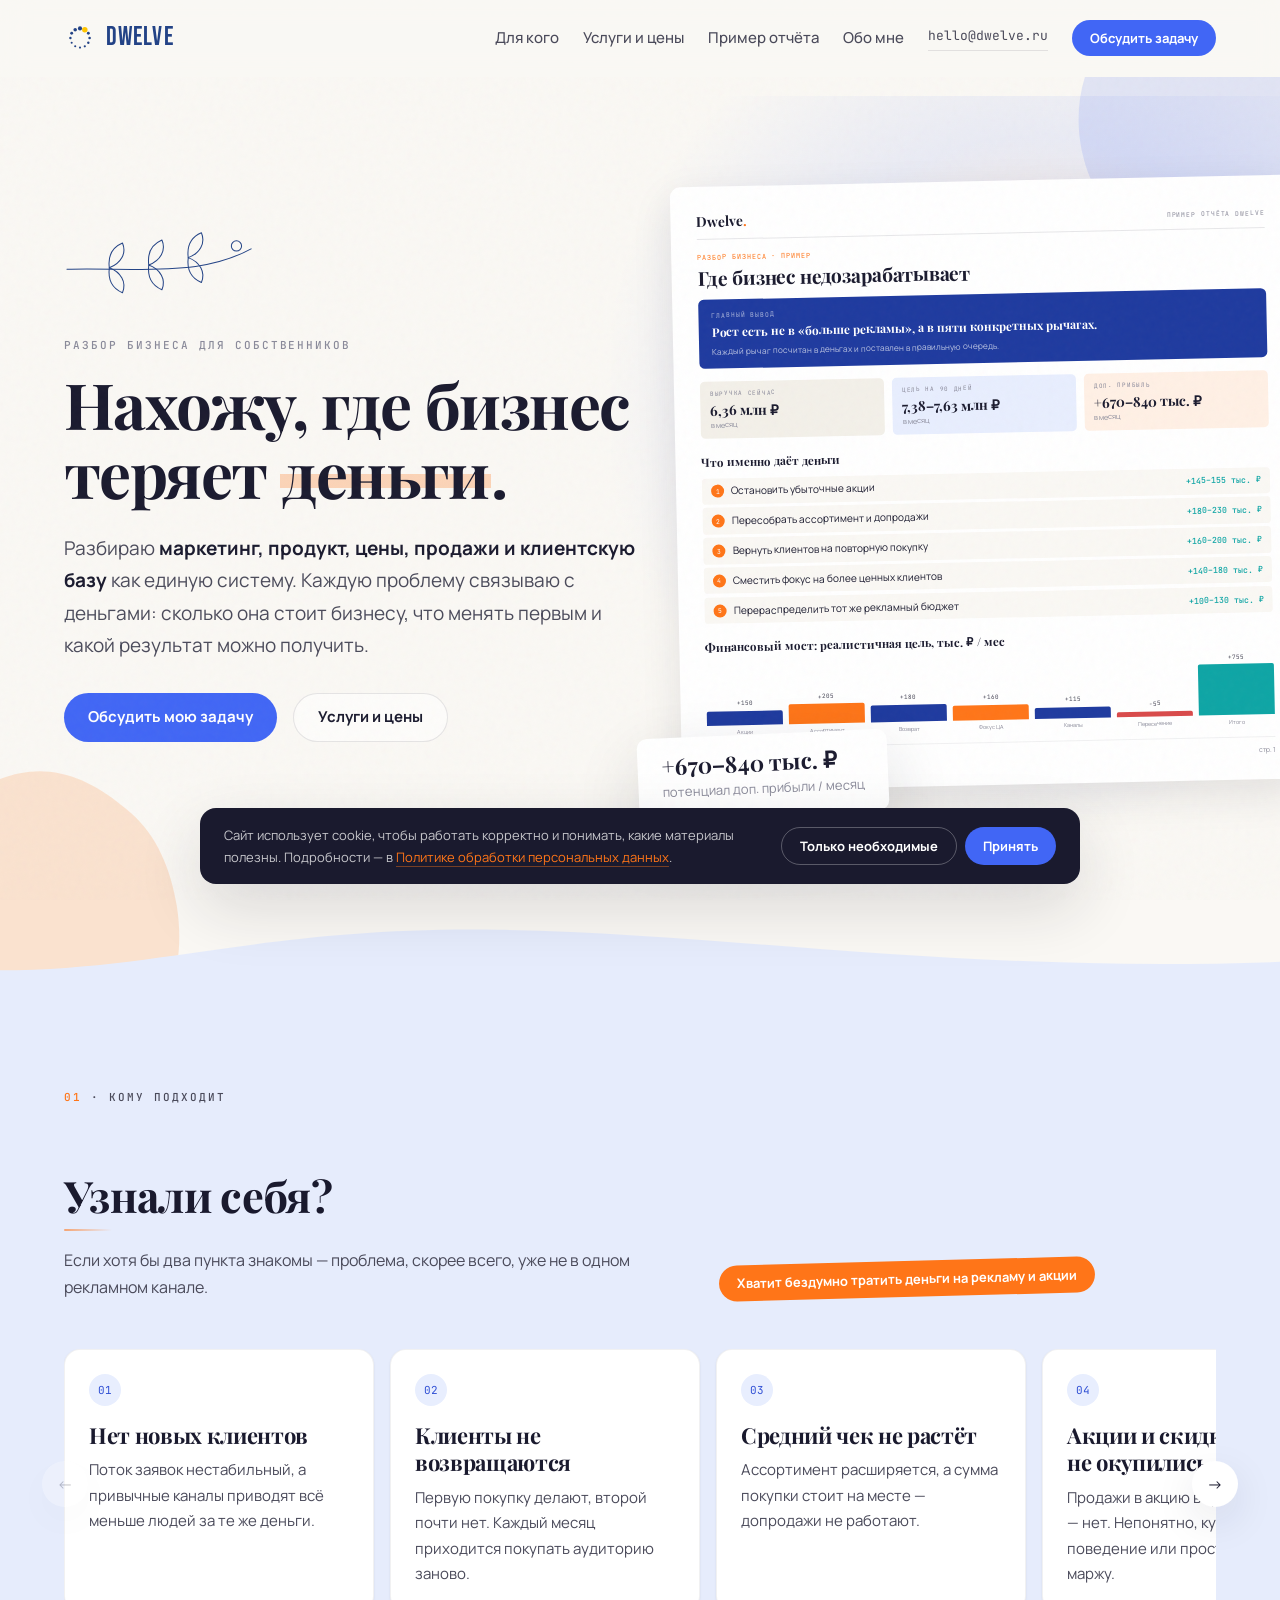
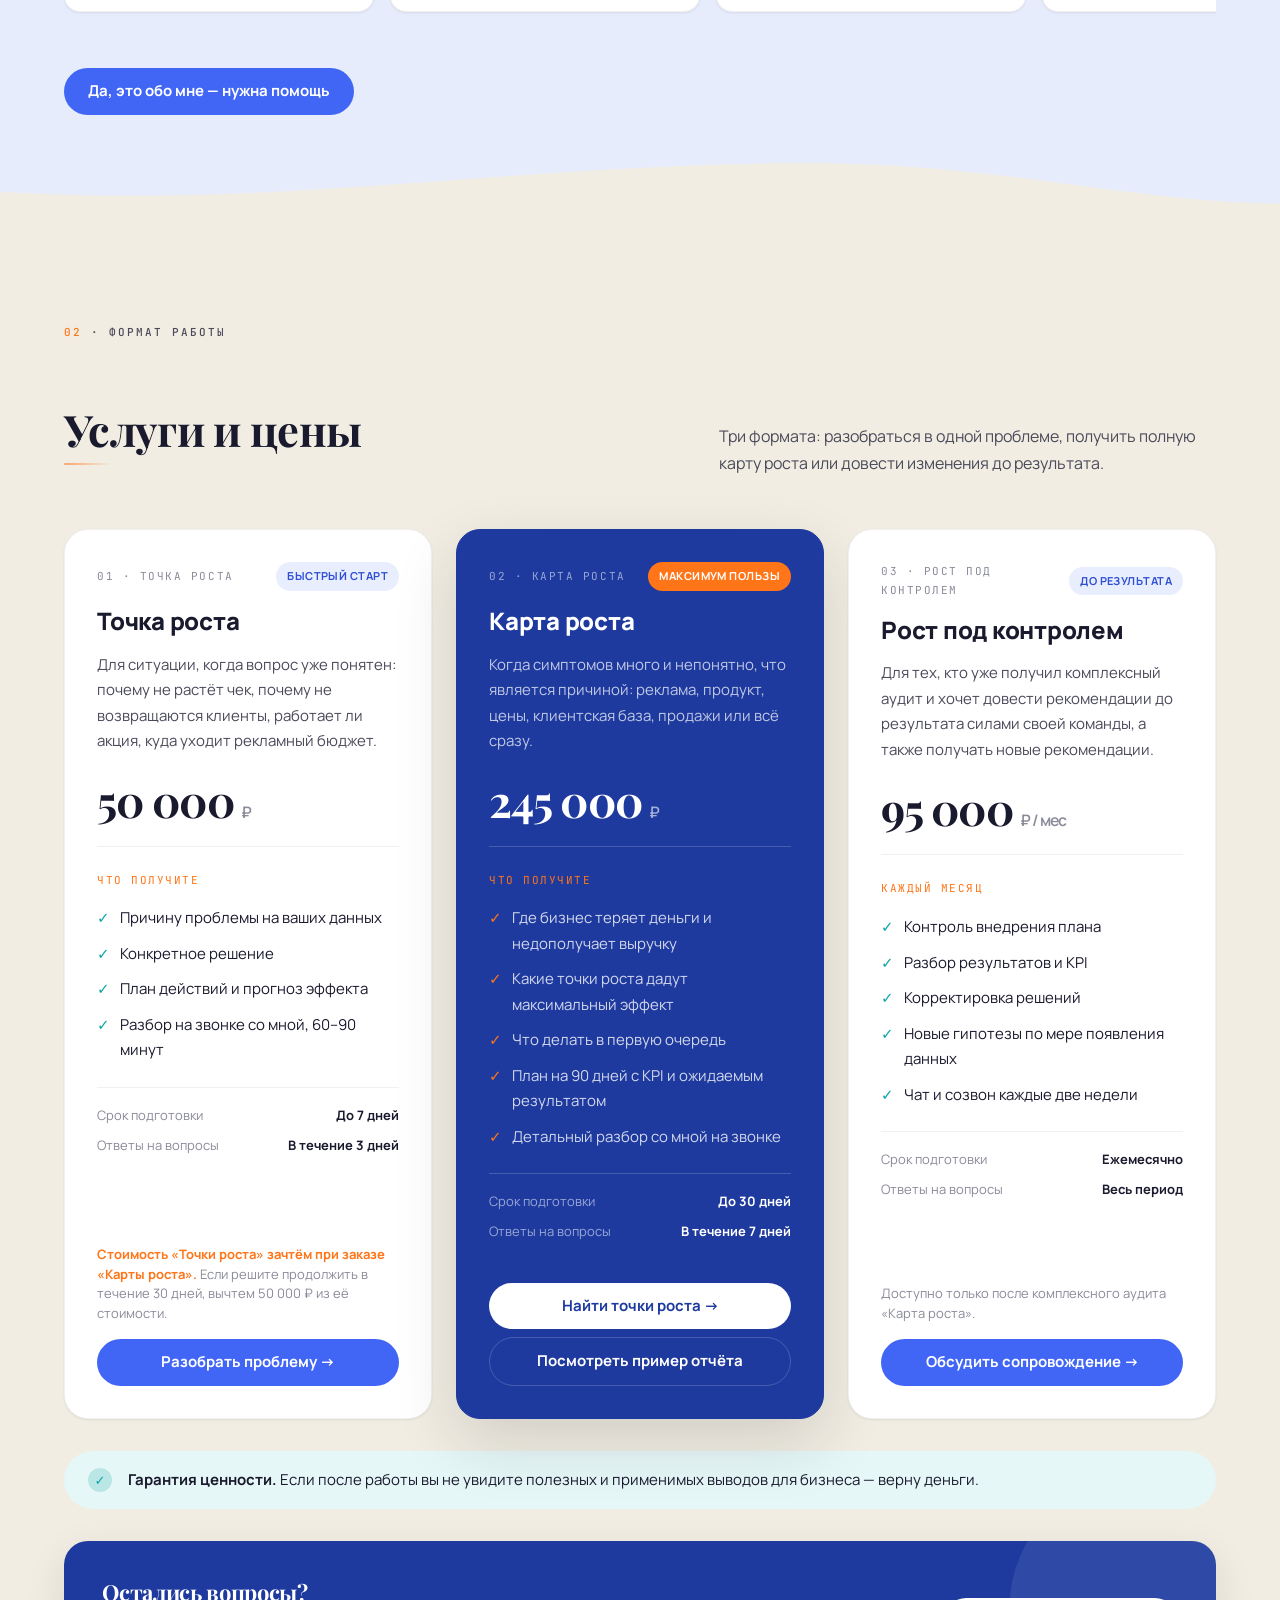
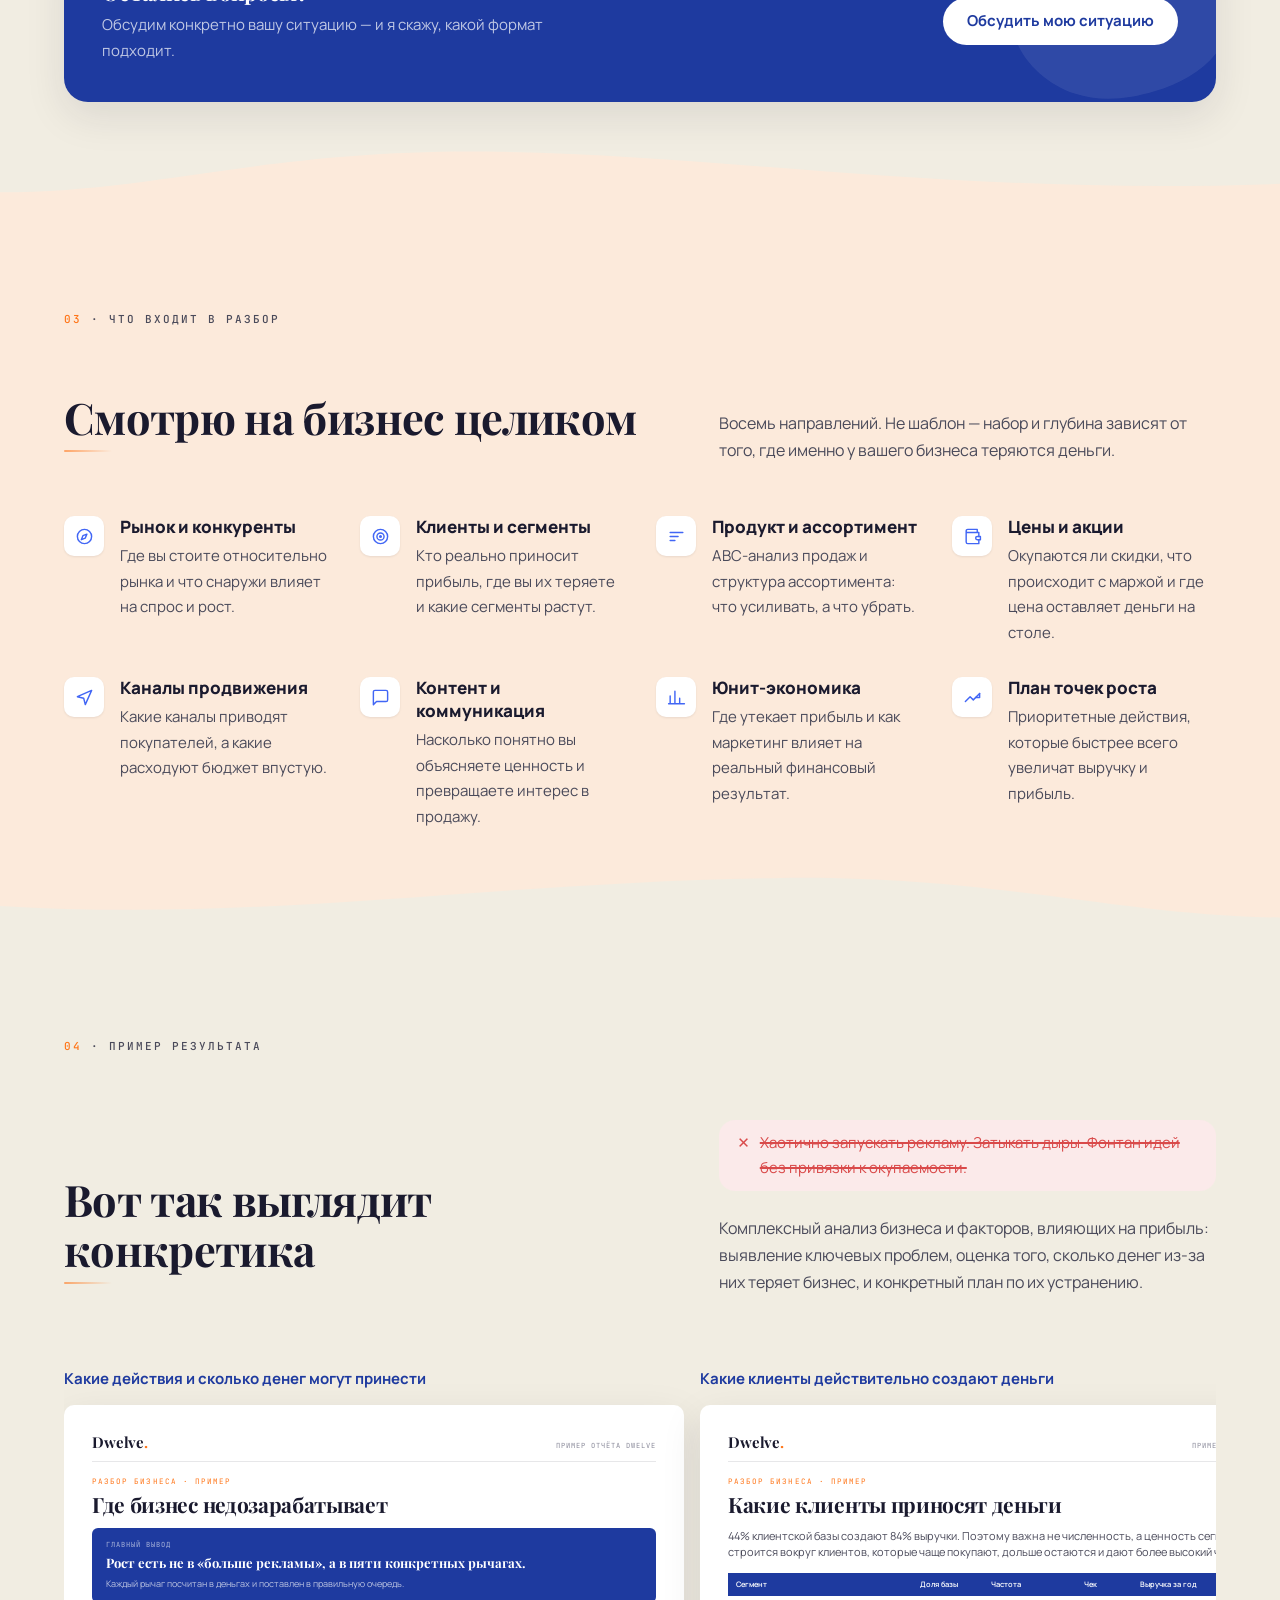
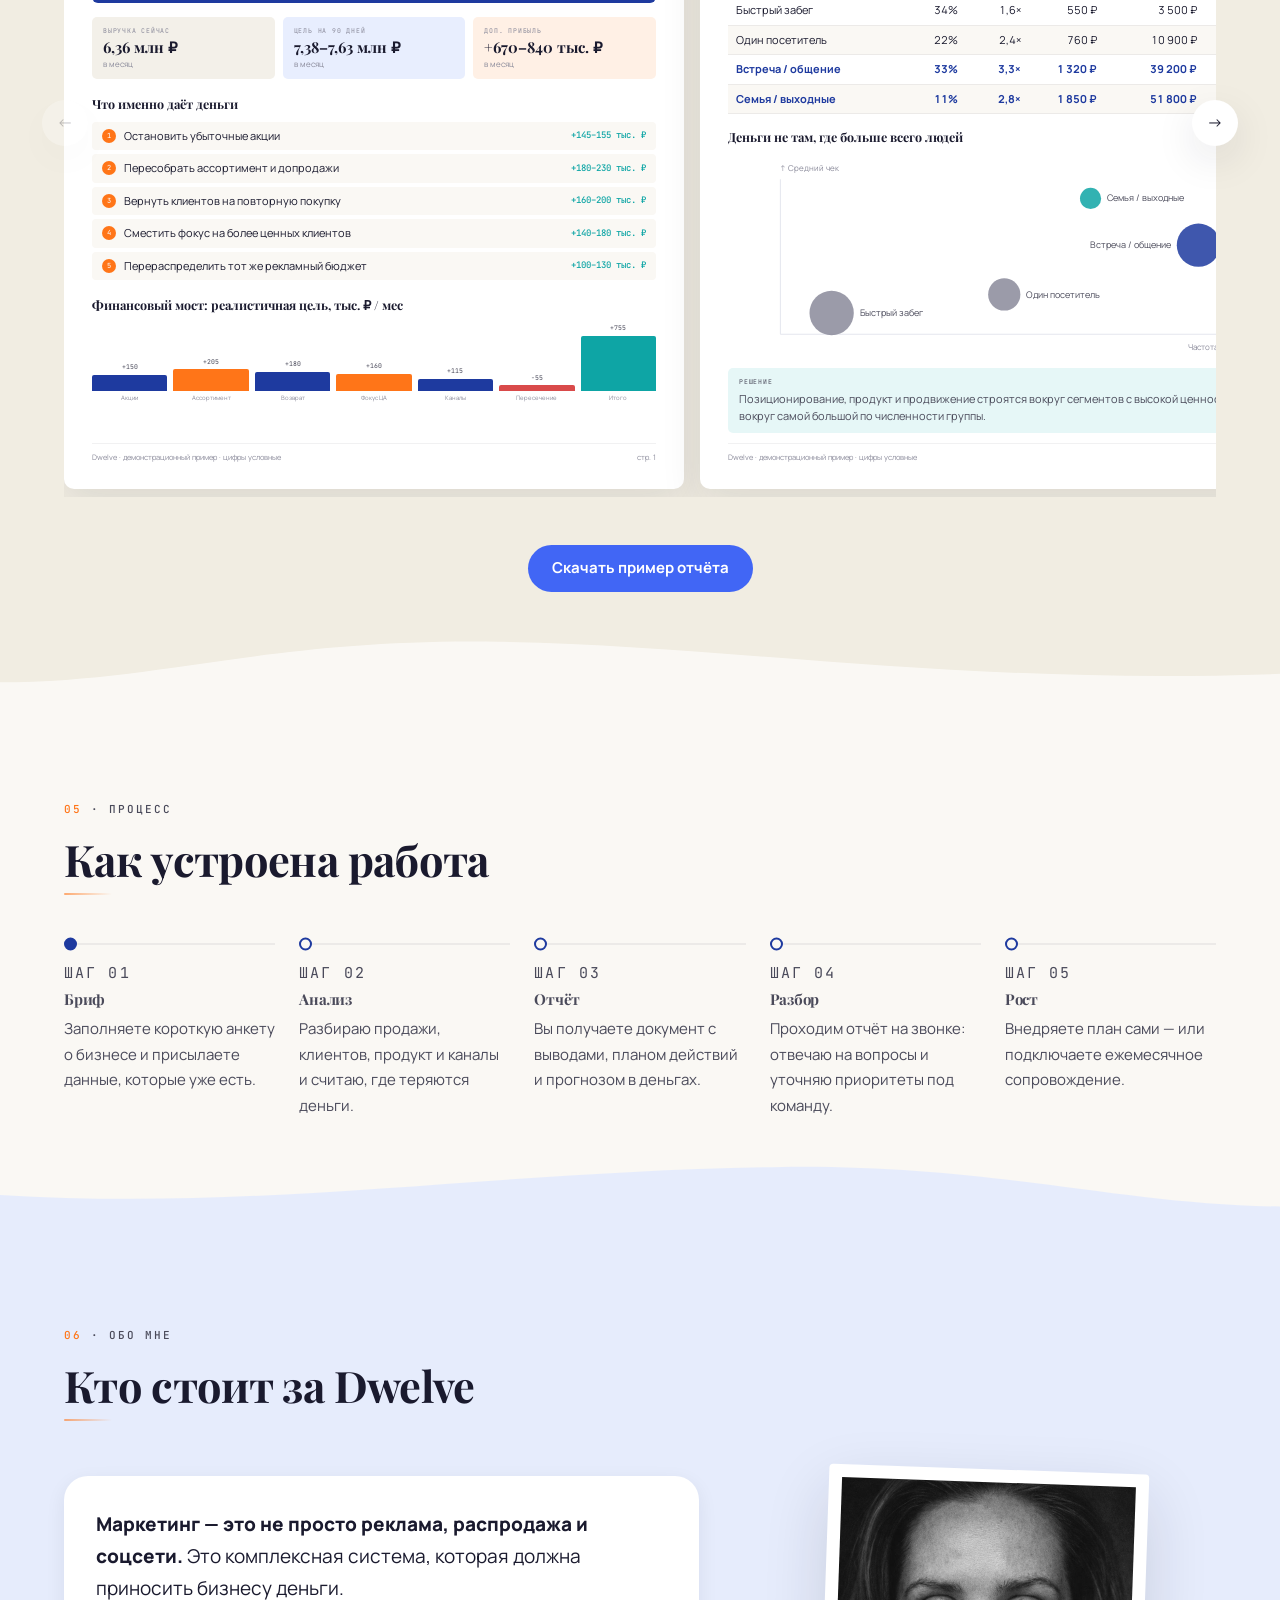
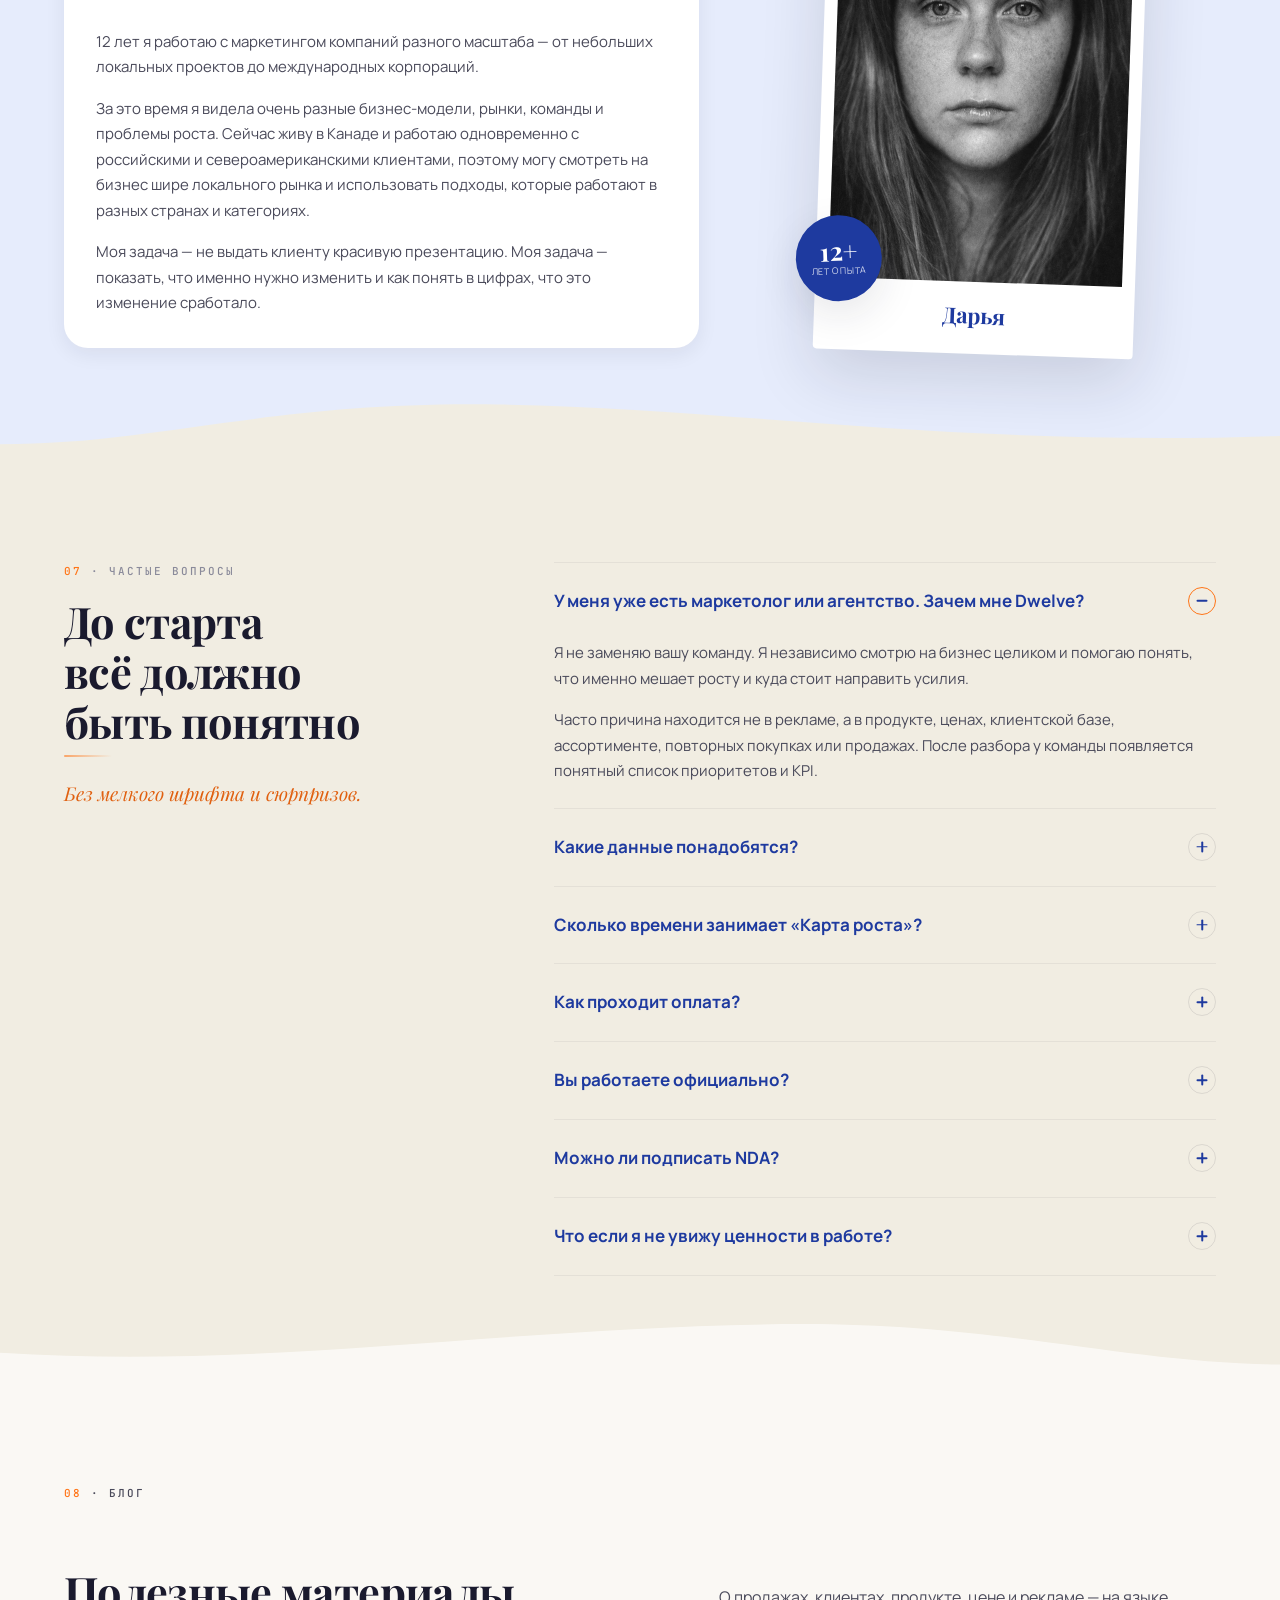
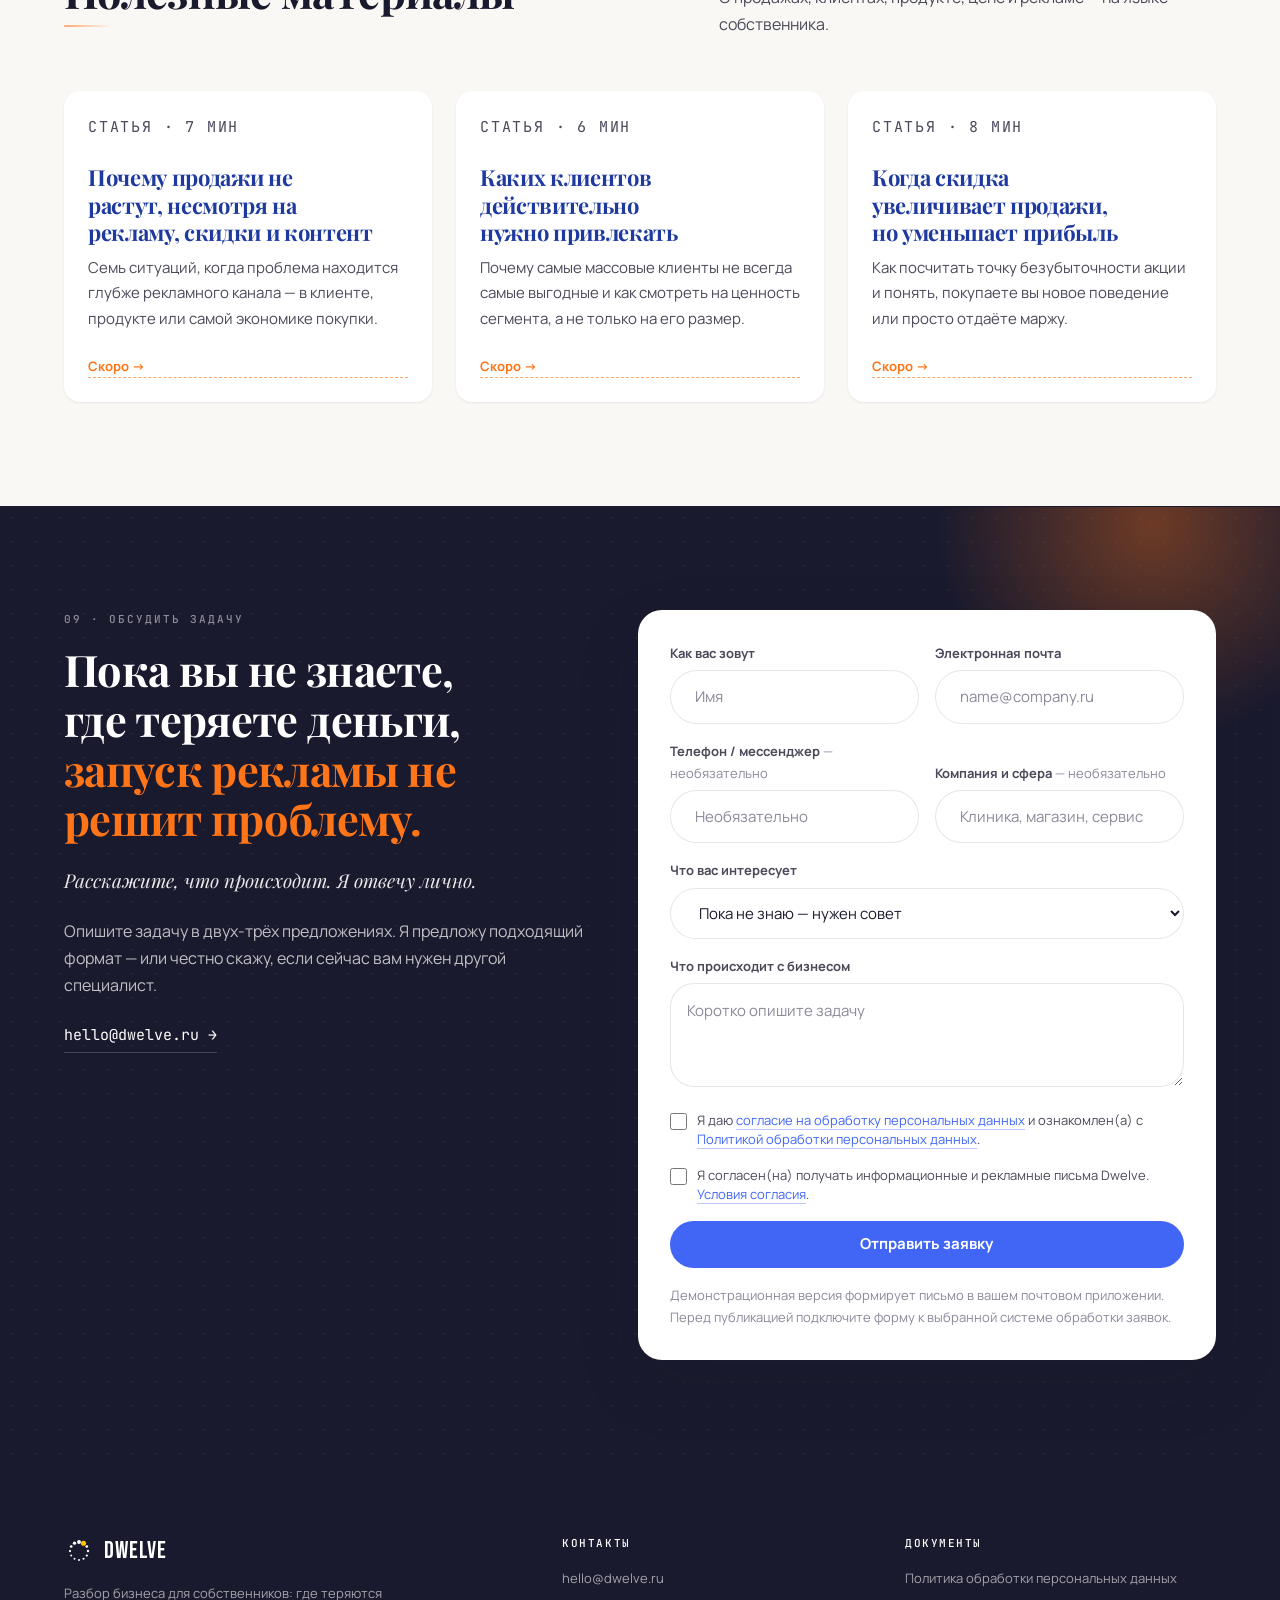
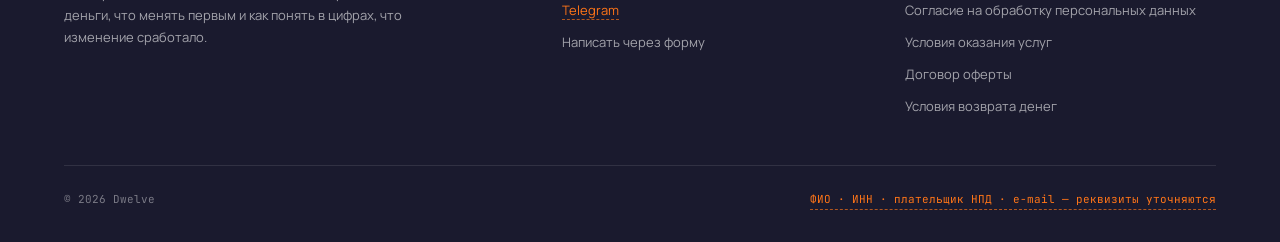
==== commit 48732783: "Страницы отчёта одной высоты, кнопка по центру Вторая страница была короче остальных, потому что у н" ====
--- a/index.html
+++ b/index.html
@@ -363,6 +363,7 @@
     .pain p { font-size: var(--text-small); color: var(--ink-2); }
 
     .block-cta { margin-top: var(--sp-2xl); }
+    .block-cta--center { text-align: center; }
 
     /* ==============================
        02 — УСЛУГИ И ЦЕНЫ
@@ -534,13 +535,30 @@
     }
     .strike s { text-decoration-thickness: 1.5px; }
 
-    .doc-rail .doc-page { --doc-scale: 1; width: min(620px, 88vw); }
+    /* Все три страницы одной высоты: раньше карточки в карусели были разного
+       размера и она выглядела разнокалиберной. Слайд растягивается, страница
+       занимает его целиком, а колонтитул прижимается к низу. */
+    .doc-rail { align-items: stretch; }
+    .doc-rail > li { display: flex; flex-direction: column; }
+    .doc-rail .doc-page {
+      --doc-scale: 1; width: min(620px, 88vw);
+      flex: 1; display: flex; flex-direction: column;
+    }
+    .doc-rail .doc-foot { margin-top: auto; }
+    .doc-scatter { width: 100%; height: auto; }
     /* Подпись над страницей, а не под ней: страницы разной высоты, снизу
        подписи вставали бы вразнобой. */
+    /* Подпись занимает две строки при любой длине, а текст прижат к низу.
+       Слайды растягиваются по самому высокому, поэтому подпись из одной
+       строки отдавала бы своей карточке лишние 25px — на узком экране
+       страницы снова оказывались разной высоты. */
     .doc-slide-cap {
       width: min(620px, 88vw);
+      min-height: 2.7em;
+      display: flex; align-items: flex-end;
       margin-bottom: var(--sp-md);
       font-size: var(--text-small); font-weight: 700; color: var(--blue-deep);
+      line-height: 1.35;
     }
 
     /* ==============================
@@ -1352,7 +1370,7 @@
         </ul>
       </div>
 
-      <div class="block-cta reveal">
+      <div class="block-cta block-cta--center reveal">
         <button class="btn btn-primary" data-modal="report">Скачать пример отчёта</button>
       </div>
     </div>
@@ -1907,6 +1925,44 @@
       docFoot(1);
   }
 
+  /* Пузырьковая диаграмма второй страницы. Оси — частота покупок и средний
+     чек, площадь пузыря — доля базы. Так самый большой пузырь оказывается
+     внизу слева: людей много, денег мало. Это и есть довод страницы, и он
+     же выравнивает её высоту с соседними — без графика она была заметно
+     короче, и карусель выглядела разнокалиберной. */
+  function scatter() {
+    var PTS = [
+      // подпись, частота, чек, доля базы, цвет, подпись слева от пузыря
+      ['Быстрый забег',    1.6,  550, 34, '#8A8A9A', false],
+      ['Один посетитель',  2.4,  760, 22, '#8A8A9A', false],
+      ['Встреча / общение',3.3, 1320, 33, '#1E3A9F', true],
+      ['Семья / выходные', 2.8, 1850, 11, '#0EA5A5', false]
+    ];
+    var x = function (f) { return 60 + (f - 1.4) / 2.1 * 450; };
+    var y = function (c) { return 170 - (c - 400) / 1600 * 140; };
+    var r = function (s) { return 5 + s * 0.5; };
+
+    var dots = PTS.map(function (p) {
+      var cx = x(p[1]), cy = y(p[2]), rad = r(p[3]);
+      var lx = p[5] ? cx - rad - 6 : cx + rad + 6;
+      var anchor = p[5] ? 'end' : 'start';
+      return '<circle cx="' + cx.toFixed(1) + '" cy="' + cy.toFixed(1) + '" r="' + rad.toFixed(1) +
+             '" fill="' + p[4] + '" opacity=".85"/>' +
+             '<text x="' + lx.toFixed(1) + '" y="' + (cy + 3).toFixed(1) + '" text-anchor="' + anchor +
+             '" font-size="9" fill="#4A4A5A">' + p[0] + '</text>';
+    }).join('');
+
+    return '<svg class="doc-scatter" viewBox="0 0 560 200" role="img" ' +
+      'aria-label="Сегменты клиентов: по горизонтали частота покупок, по вертикали средний чек, ' +
+      'размер круга — доля клиентской базы. Самый крупный сегмент даёт наименьший чек.">' +
+      '<line x1="52" y1="178" x2="530" y2="178" stroke="#E4E6EE" stroke-width="1"/>' +
+      '<line x1="52" y1="24" x2="52" y2="178" stroke="#E4E6EE" stroke-width="1"/>' +
+      '<text x="530" y="194" text-anchor="end" font-size="8" fill="#8A8A9A">Частота покупок →</text>' +
+      '<text x="52" y="16" font-size="8" fill="#8A8A9A">↑ Средний чек</text>' +
+      dots +
+      '</svg>';
+  }
+
   function docPage2() {
     // Шесть колонок на 620 px — заголовки и приоритеты держим короткими,
     // иначе последняя колонка уезжает за край, а .doc-page молча её срежет.
@@ -1930,6 +1986,8 @@
         '<th>Сегмент</th><th>Доля базы</th><th>Частота</th><th>Чек</th>' +
         '<th>Выручка за год</th><th>Приоритет</th>' +
       '</tr></thead><tbody>' + rows + '</tbody></table>' +
+      '<p class="doc-h">Деньги не там, где больше всего людей</p>' +
+      '<div class="doc-chart">' + scatter() + '</div>' +
       '<div class="doc-solution"><p class="doc-solution-label">Решение</p>' +
         '<p>Позиционирование, продукт и продвижение строятся вокруг сегментов с высокой ' +
         'ценностью, а не вокруг самой большой по численности группы.</p></div>' +
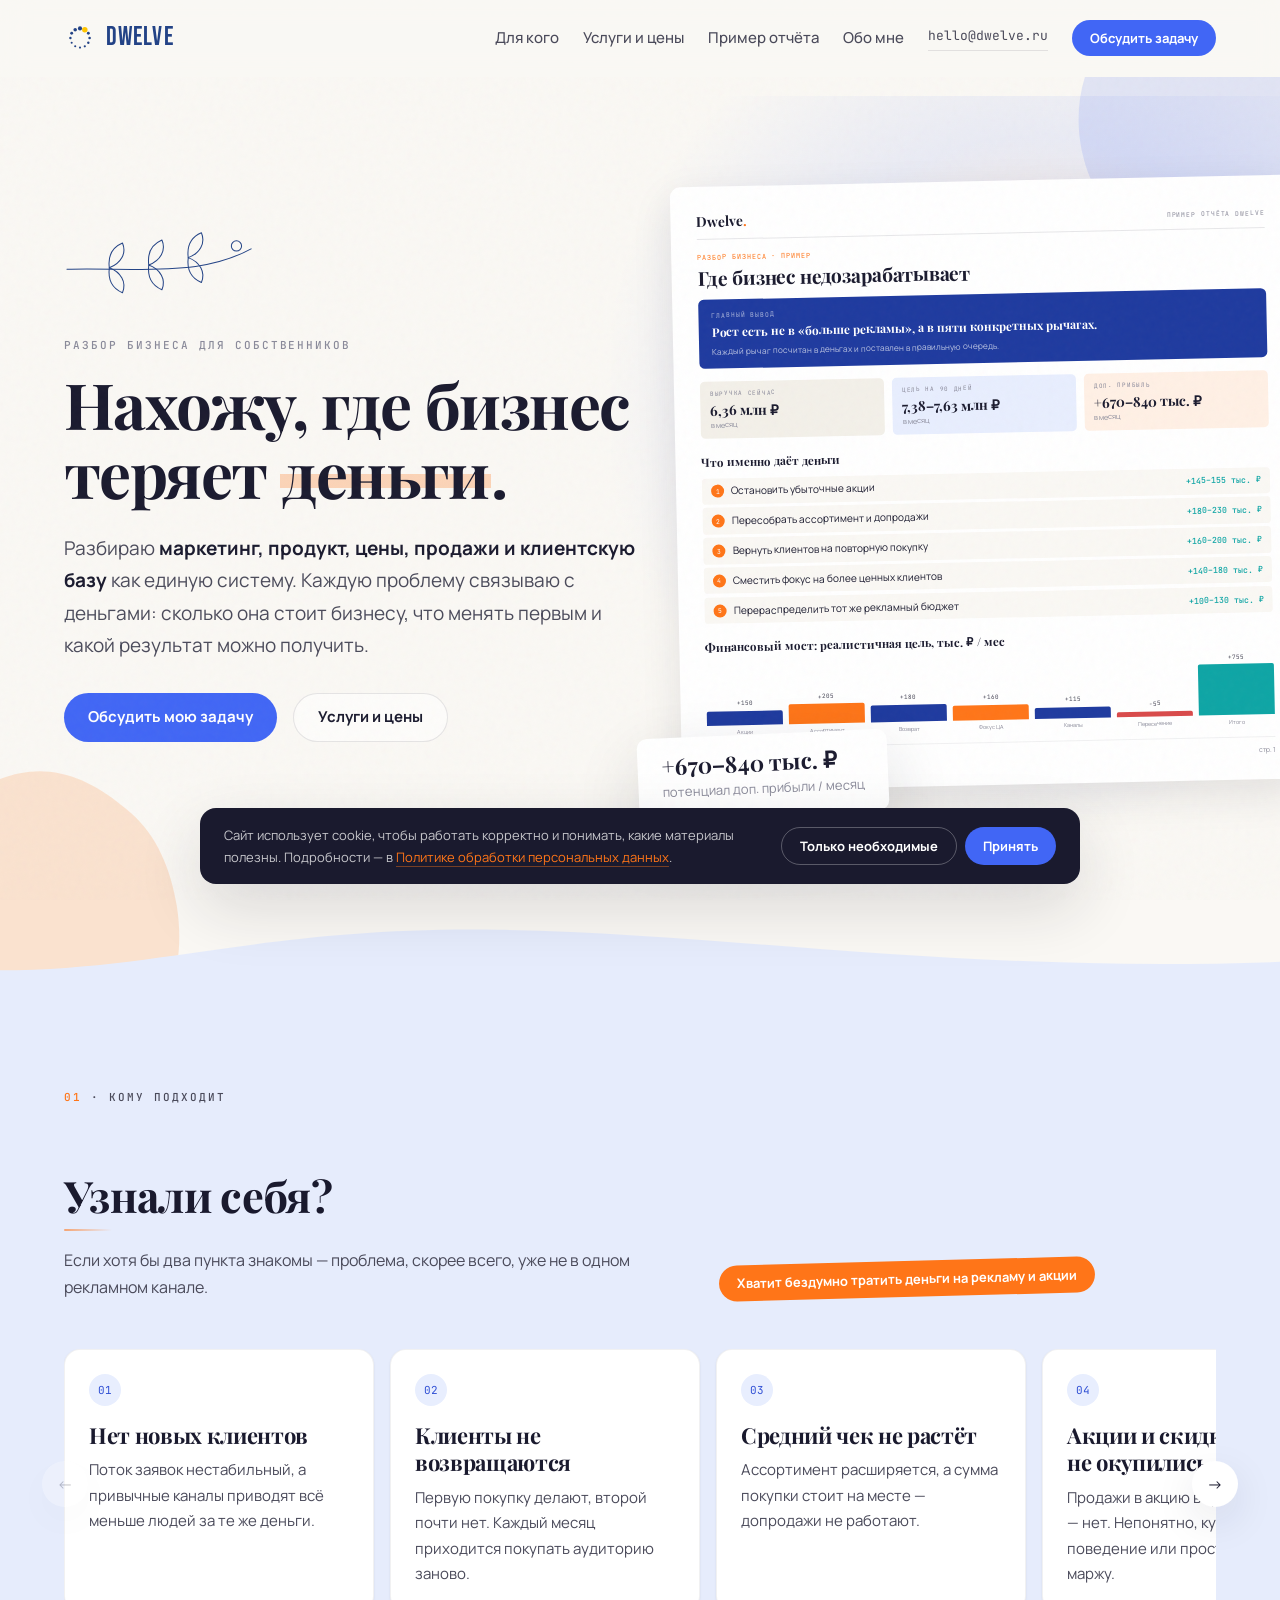
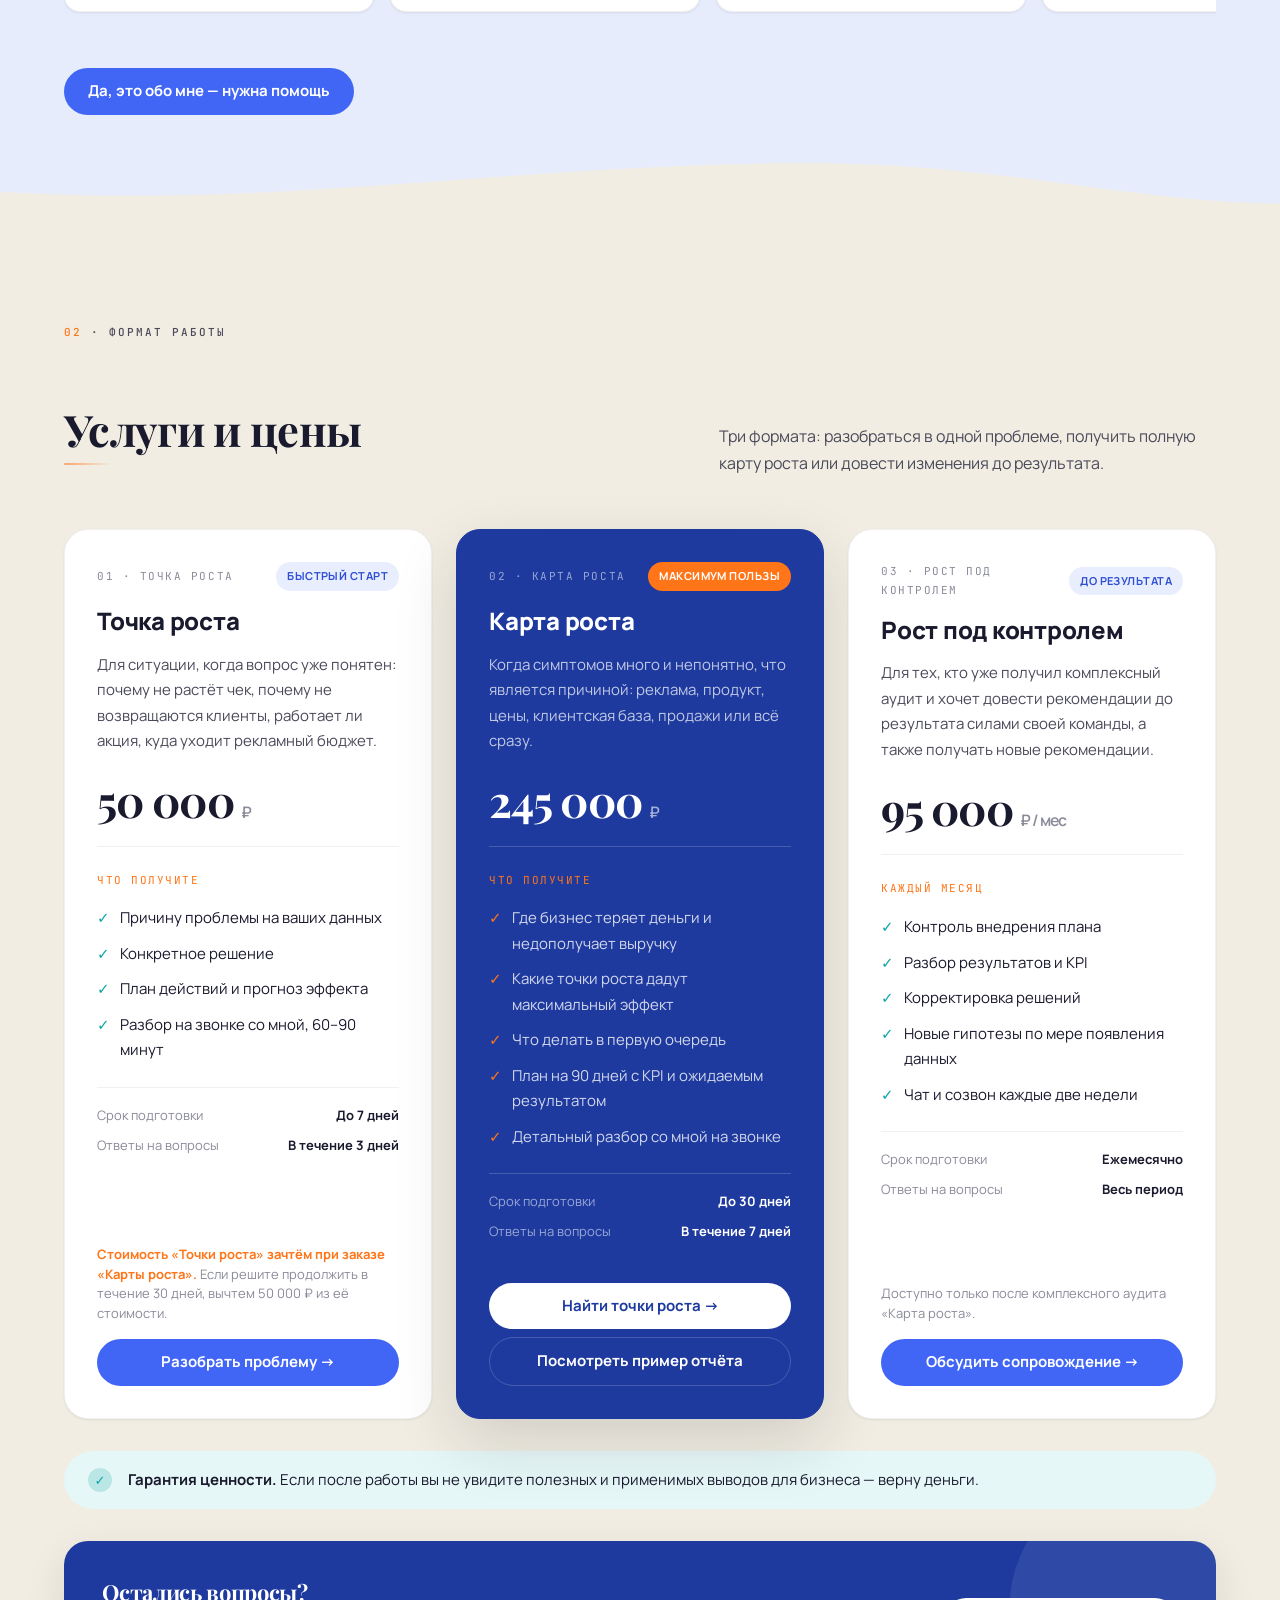
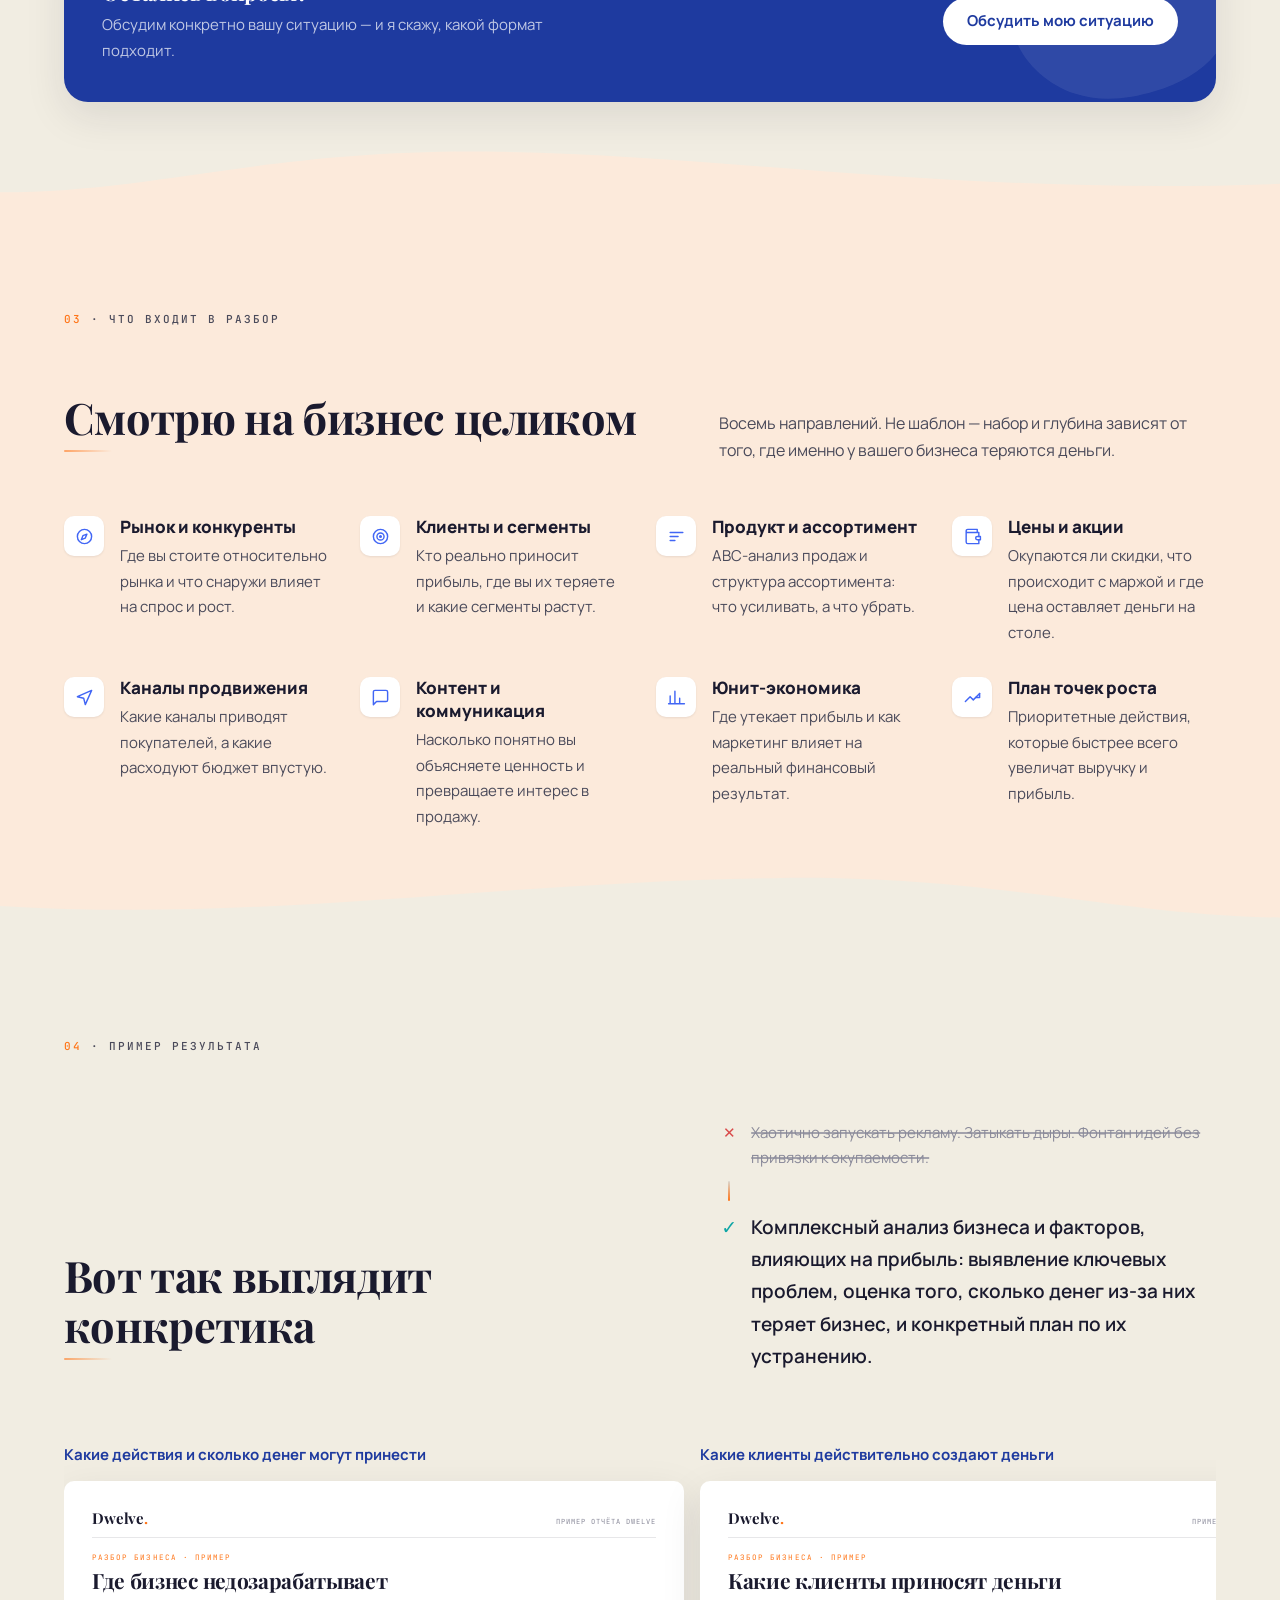
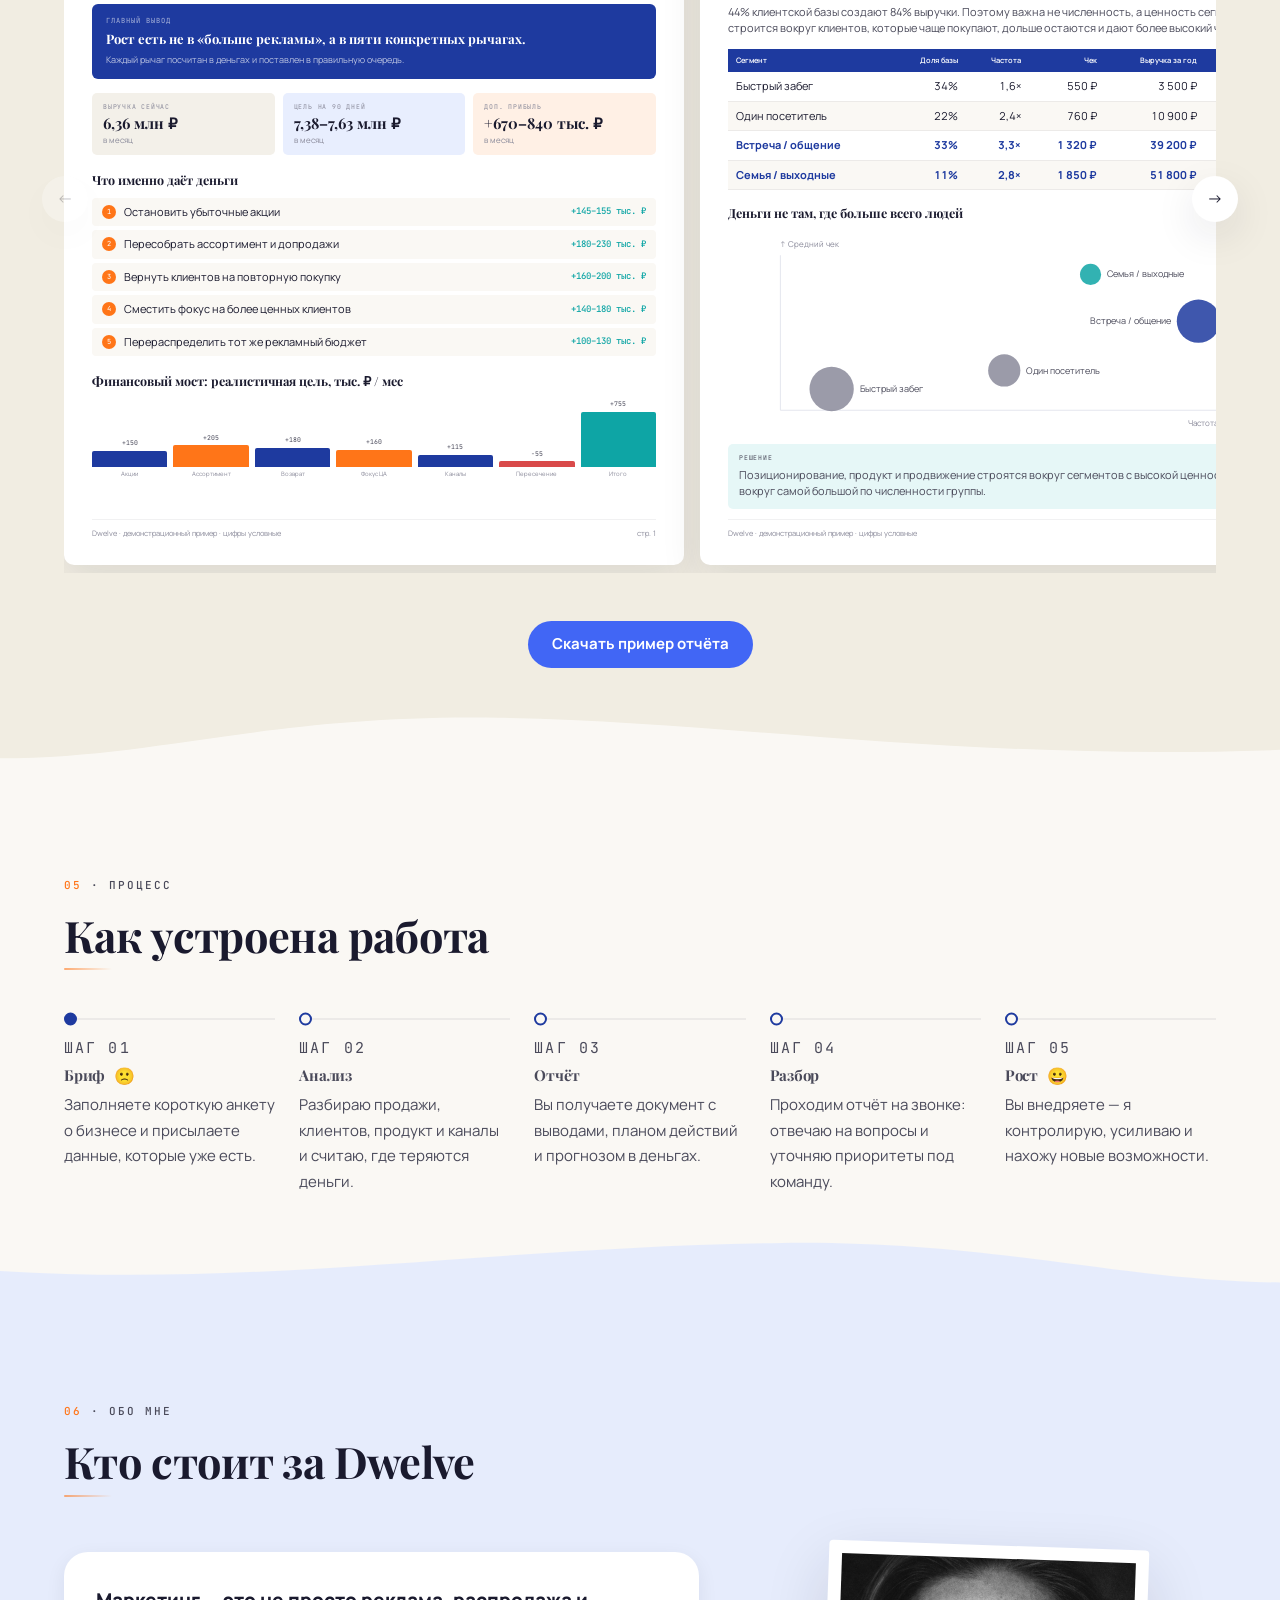
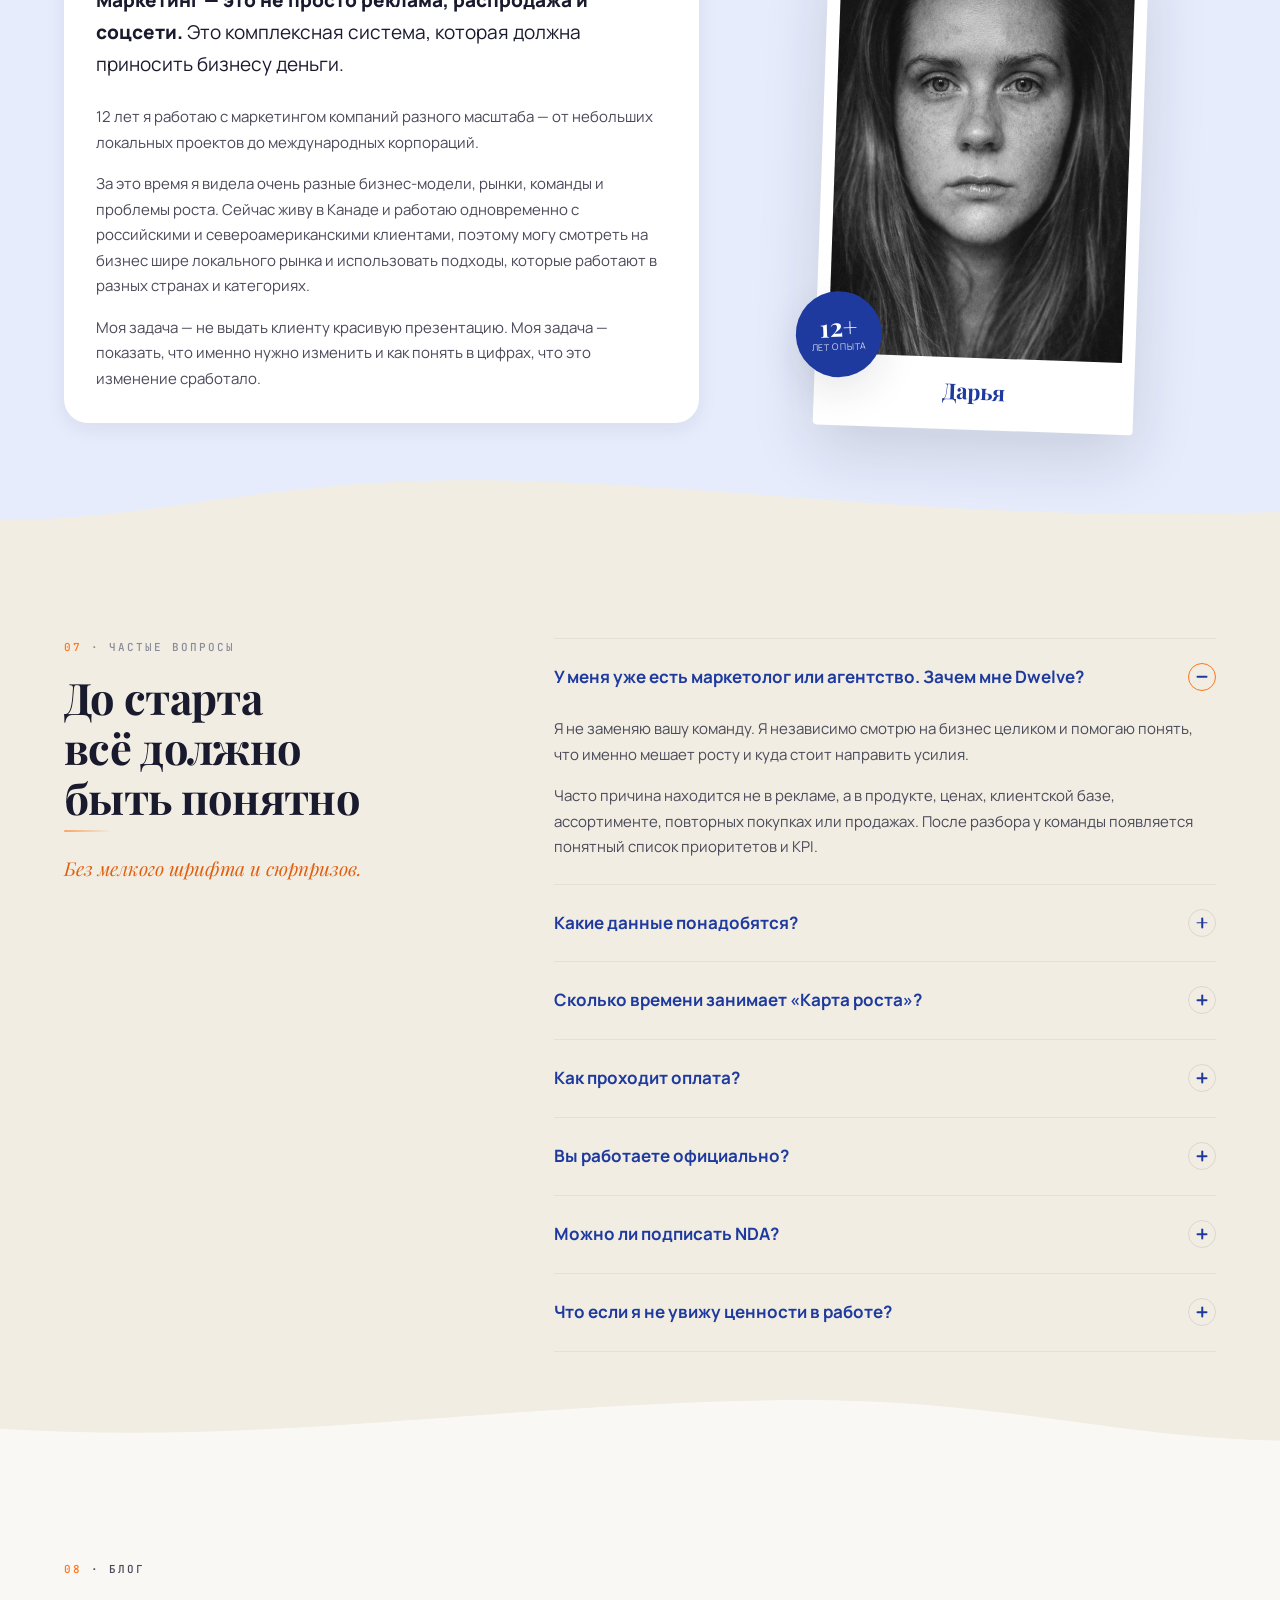
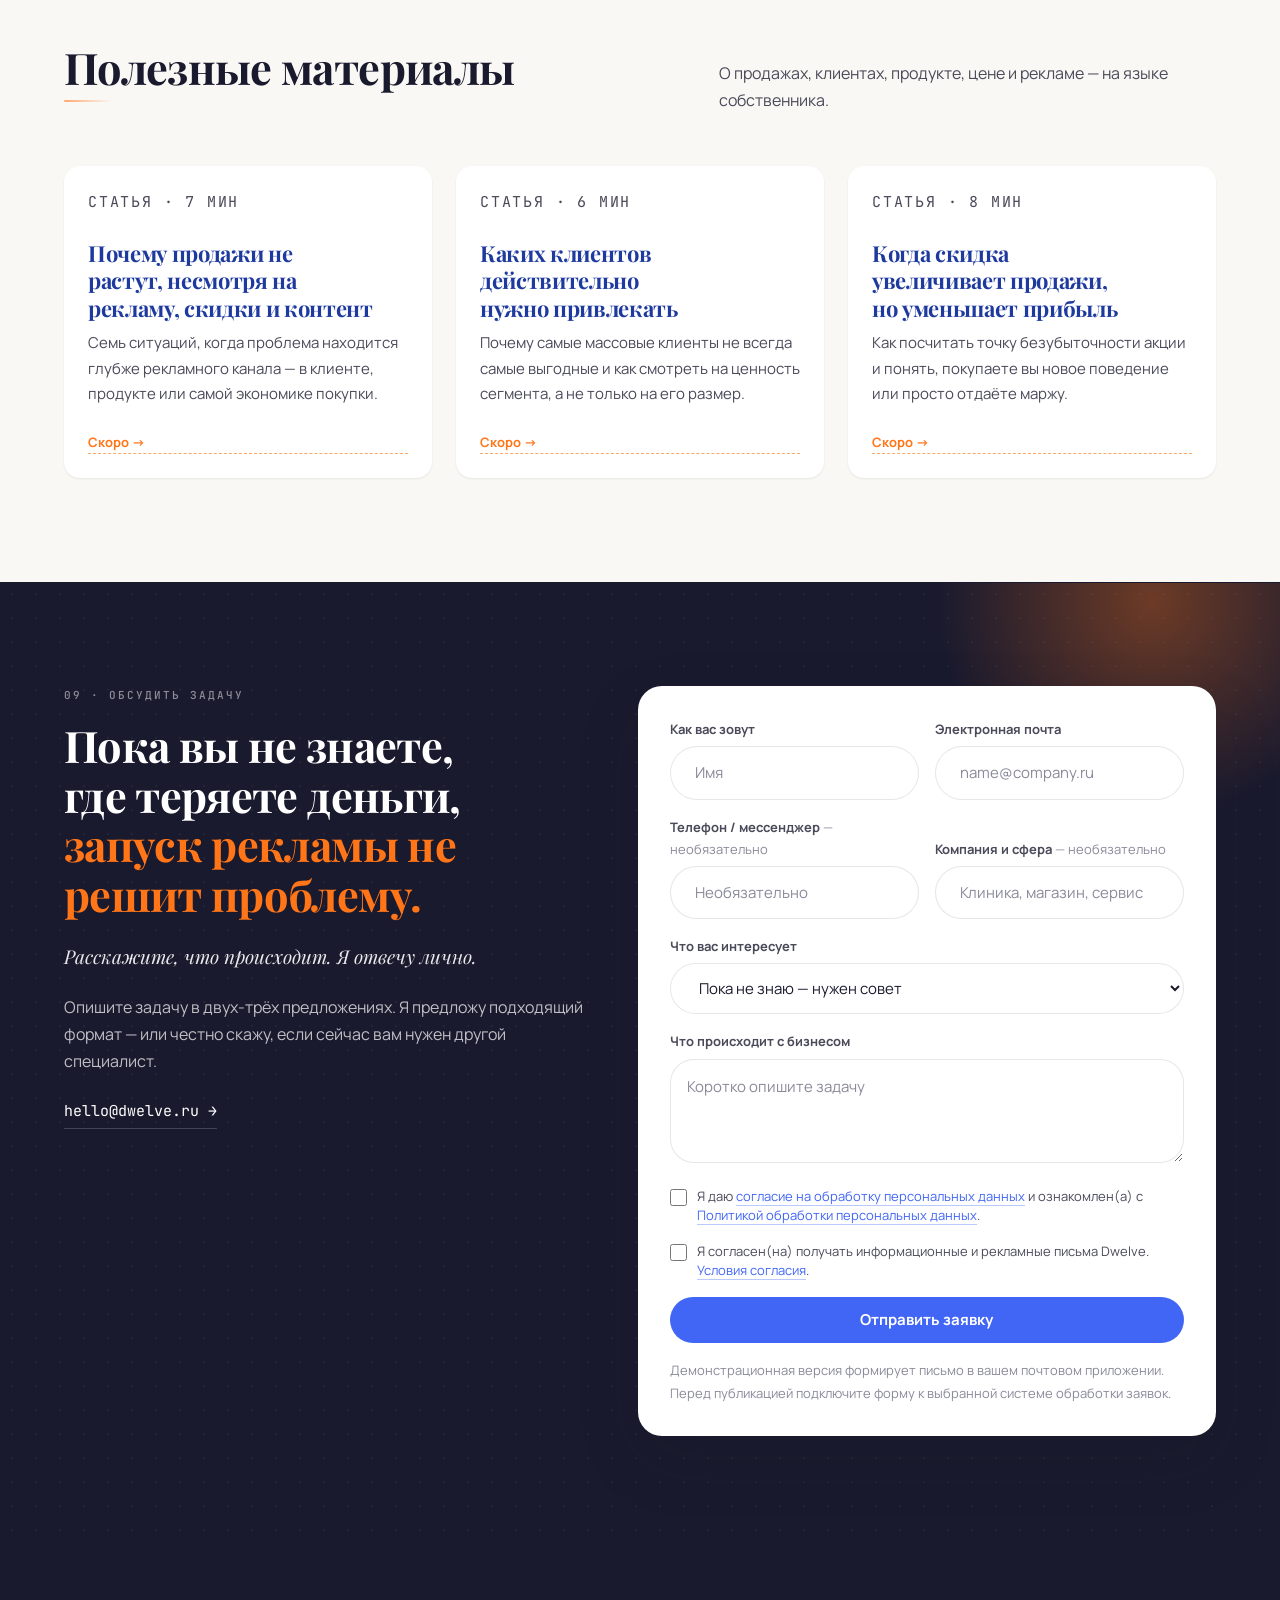
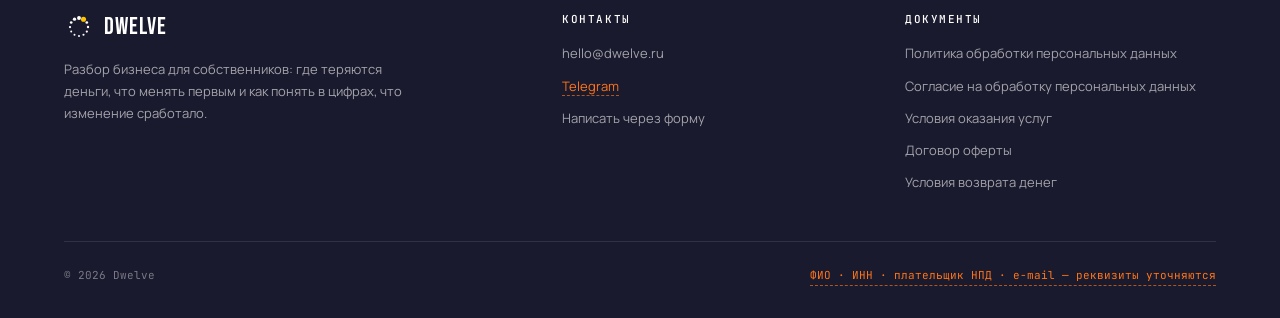
==== commit 5704a8f8: "Акцент на противопоставлении, смайлики и новый шаг 05 Строка «Хаотично запускать рекламу…» была кора" ====
--- a/index.html
+++ b/index.html
@@ -525,15 +525,34 @@
     /* ==============================
        04 — ПРИМЕР РЕЗУЛЬТАТА
        ============================== */
-    .strike {
-      display: inline-flex; align-items: flex-start; gap: 10px;
-      background: #FBEAEA; color: var(--coral);
-      border-radius: var(--radius-lg);
-      padding: 10px 18px;
-      font-size: var(--text-small);
-      margin-bottom: var(--sp-lg);
-    }
-    .strike s { text-decoration-thickness: 1.5px; }
+    /* Мысль «вместо этого — вот это» была набрана коралловым по розовому и
+       вдобавок зачёркнута: три помехи чтению разом, и главная половина —
+       вторая — терялась. Теперь зачёркнутая строка нейтральная и читаемая,
+       а вес отдан тому, ради чего блок и существует. */
+    .swap { max-width: var(--max-text); }
+    .swap-row { display: flex; gap: 12px; }
+    .swap-mark { flex: none; width: 20px; text-align: center; font-weight: 800; }
+
+    /* Селекторы из двух классов — иначе .sec-head p перебивает цвет
+       по специфичности и обе половины оказываются одного тона. */
+    .swap .swap-no { font-size: var(--text-small); color: var(--ink-3); }
+    .swap-no .swap-mark { color: var(--coral); }
+    .swap-no s {
+      text-decoration-color: rgba(138, 138, 154, .75);
+      text-decoration-thickness: 1.5px;
+    }
+
+    .swap-arrow {
+      display: block; width: 2px; height: 20px;
+      margin: 10px 0 10px 9px;
+      border-radius: 2px;
+      background: linear-gradient(var(--line), var(--orange));
+    }
+
+    .swap .swap-yes {
+      font-size: var(--text-lead); font-weight: 600; color: var(--ink);
+    }
+    .swap-yes .swap-mark { color: var(--teal); }
 
     /* Все три страницы одной высоты: раньше карточки в карусели были разного
        размера и она выглядела разнокалиберной. Слайд растягивается, страница
@@ -579,10 +598,14 @@
       color: var(--orange); margin-bottom: 5px;
     }
     .step-name {
+      display: flex; align-items: center; gap: 9px;
       font-family: var(--font-display); font-weight: 700; font-size: 1.375rem;
       line-height: 1.15; letter-spacing: -0.015em;
       color: var(--blue-deep); margin-bottom: var(--sp-sm);
     }
+    /* Эмодзи задают дугу «до → после»: первый шаг и последний. Кегль ниже
+       имени — иначе смайлик перетягивает на себя строку. */
+    .step-face { font-size: 1.05rem; line-height: 1; }
     .step p { font-size: var(--text-small); color: var(--ink-2); }
 
     /* ==============================
@@ -893,6 +916,10 @@
       transition: transform 420ms var(--ease);
     }
     .cookie.is-shown { transform: none; }
+    /* display: flex выше по каскаду, чем браузерное [hidden] { display: none },
+       поэтому скрытый баннер уезжал трансформом, но оставался в порядке
+       обхода — до его кнопок доходили табом. */
+    .cookie[hidden] { display: none; }
     .cookie p { flex: 1 1 320px; max-width: none; }
     .cookie a { color: var(--orange); border-bottom: 1px solid rgba(255,117,24,.4); }
     .cookie-actions { display: flex; gap: var(--sp-sm); }
@@ -1337,15 +1364,17 @@
       <div class="sec-head sec-head--split">
         <p class="eyebrow reveal"><b>04</b> · Пример результата</p>
         <h2 class="sec-title reveal" id="report-title" style="--rd: 80ms">Вот так выглядит конкретика</h2>
-        <div class="reveal" style="--rd: 140ms">
-          <span class="strike">
-            <span aria-hidden="true">✕</span>
+        <div class="swap reveal" style="--rd: 140ms">
+          <p class="swap-row swap-no">
+            <span class="swap-mark" aria-hidden="true">✕</span>
             <s>Хаотично запускать рекламу. Затыкать дыры. Фонтан идей без привязки к окупаемости.</s>
-          </span>
-          <p>
-            Комплексный анализ бизнеса и факторов, влияющих на прибыль: выявление ключевых
-            проблем, оценка того, сколько денег из-за них теряет бизнес, и конкретный план
-            по их устранению.
+          </p>
+          <span class="swap-arrow" aria-hidden="true"></span>
+          <p class="swap-row swap-yes">
+            <span class="swap-mark" aria-hidden="true">✓</span>
+            <span>Комплексный анализ бизнеса и факторов, влияющих на прибыль: выявление
+            ключевых проблем, оценка того, сколько денег из-за них теряет бизнес,
+            и конкретный план по их устранению.</span>
           </p>
         </div>
       </div>
@@ -1388,7 +1417,7 @@
         <li class="step reveal">
           <div class="step-dot" aria-hidden="true"></div>
           <p class="step-n">Шаг 01</p>
-          <p class="step-name">Бриф</p>
+          <p class="step-name">Бриф <span class="step-face" aria-hidden="true">🙁</span></p>
           <p>Заполняете короткую анкету о бизнесе и присылаете данные, которые уже есть.</p>
         </li>
         <li class="step reveal" style="--rd: 70ms">
@@ -1412,8 +1441,8 @@
         <li class="step reveal" style="--rd: 280ms">
           <div class="step-dot" aria-hidden="true"></div>
           <p class="step-n">Шаг 05</p>
-          <p class="step-name">Рост</p>
-          <p>Внедряете план сами — или подключаете ежемесячное сопровождение.</p>
+          <p class="step-name">Рост <span class="step-face" aria-hidden="true">😀</span></p>
+          <p>Вы внедряете — я контролирую, усиливаю и нахожу новые возможности.</p>
         </li>
       </ol>
     </div>
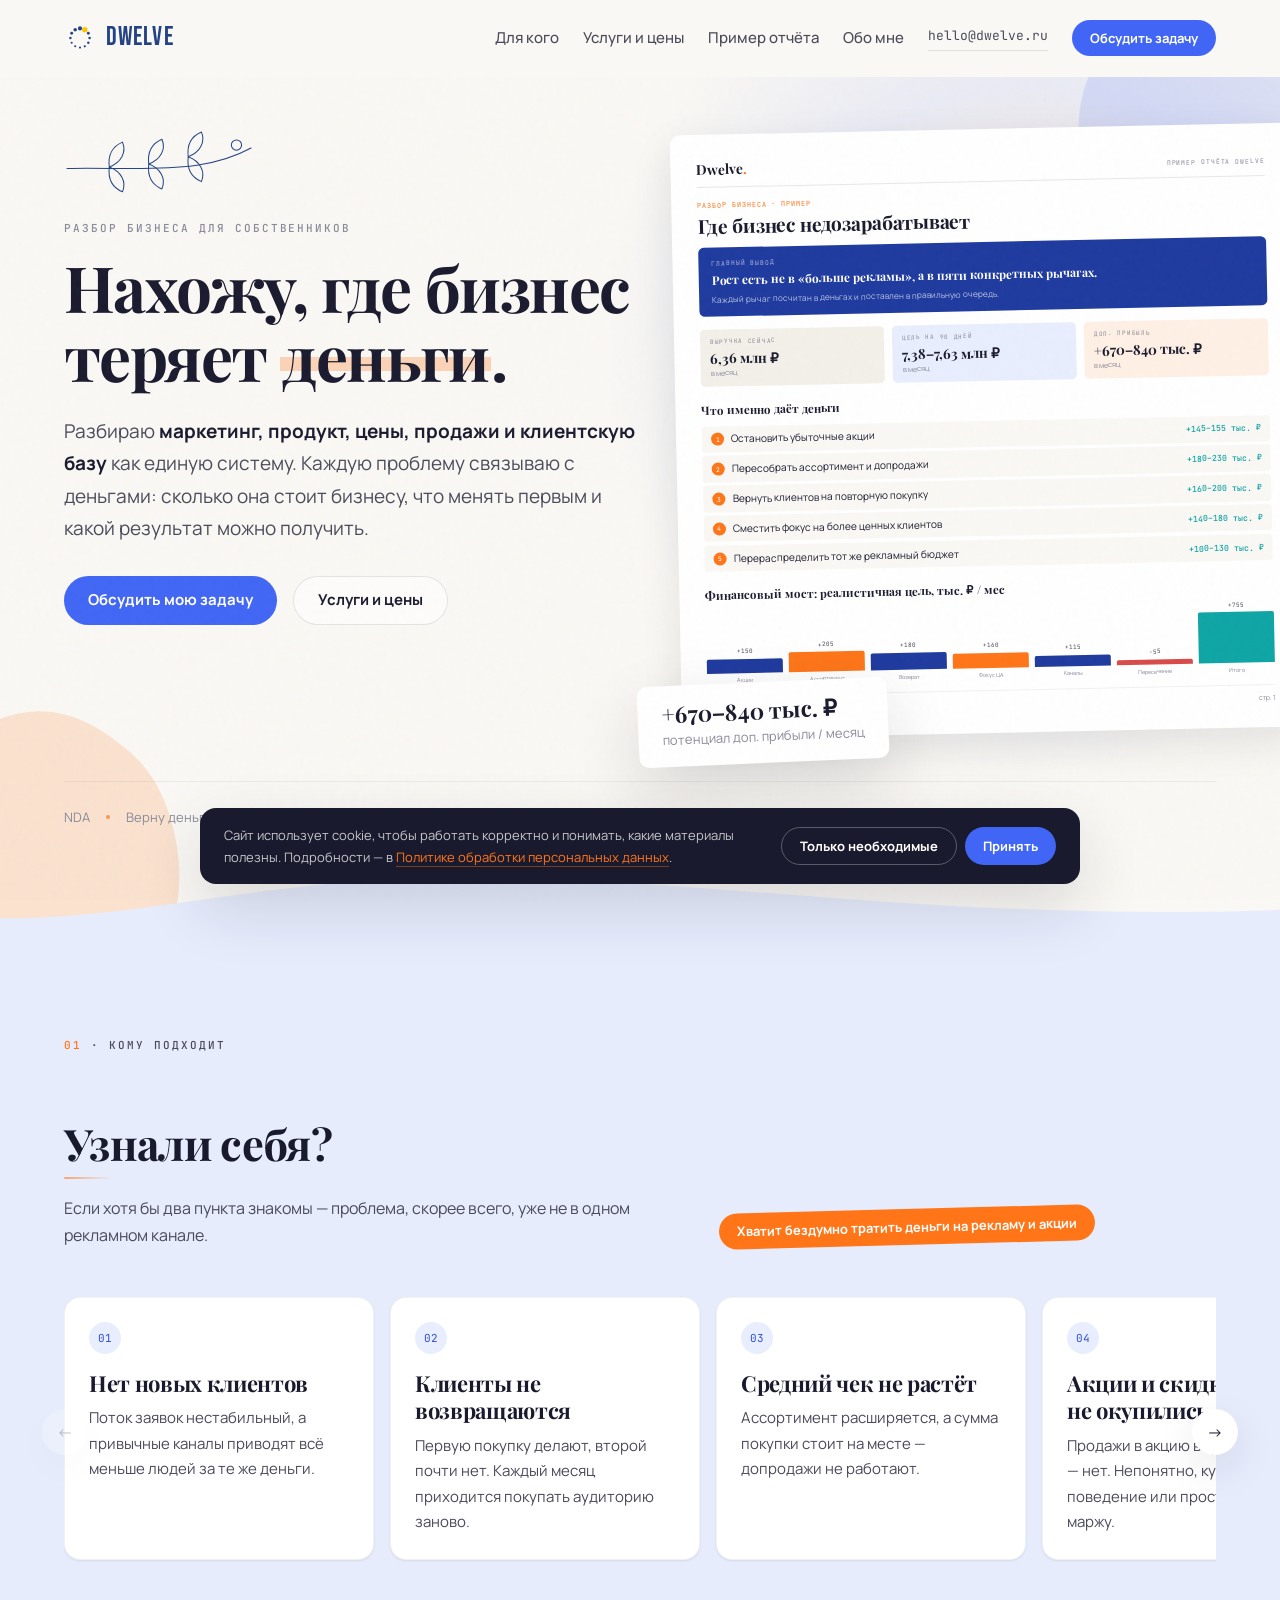
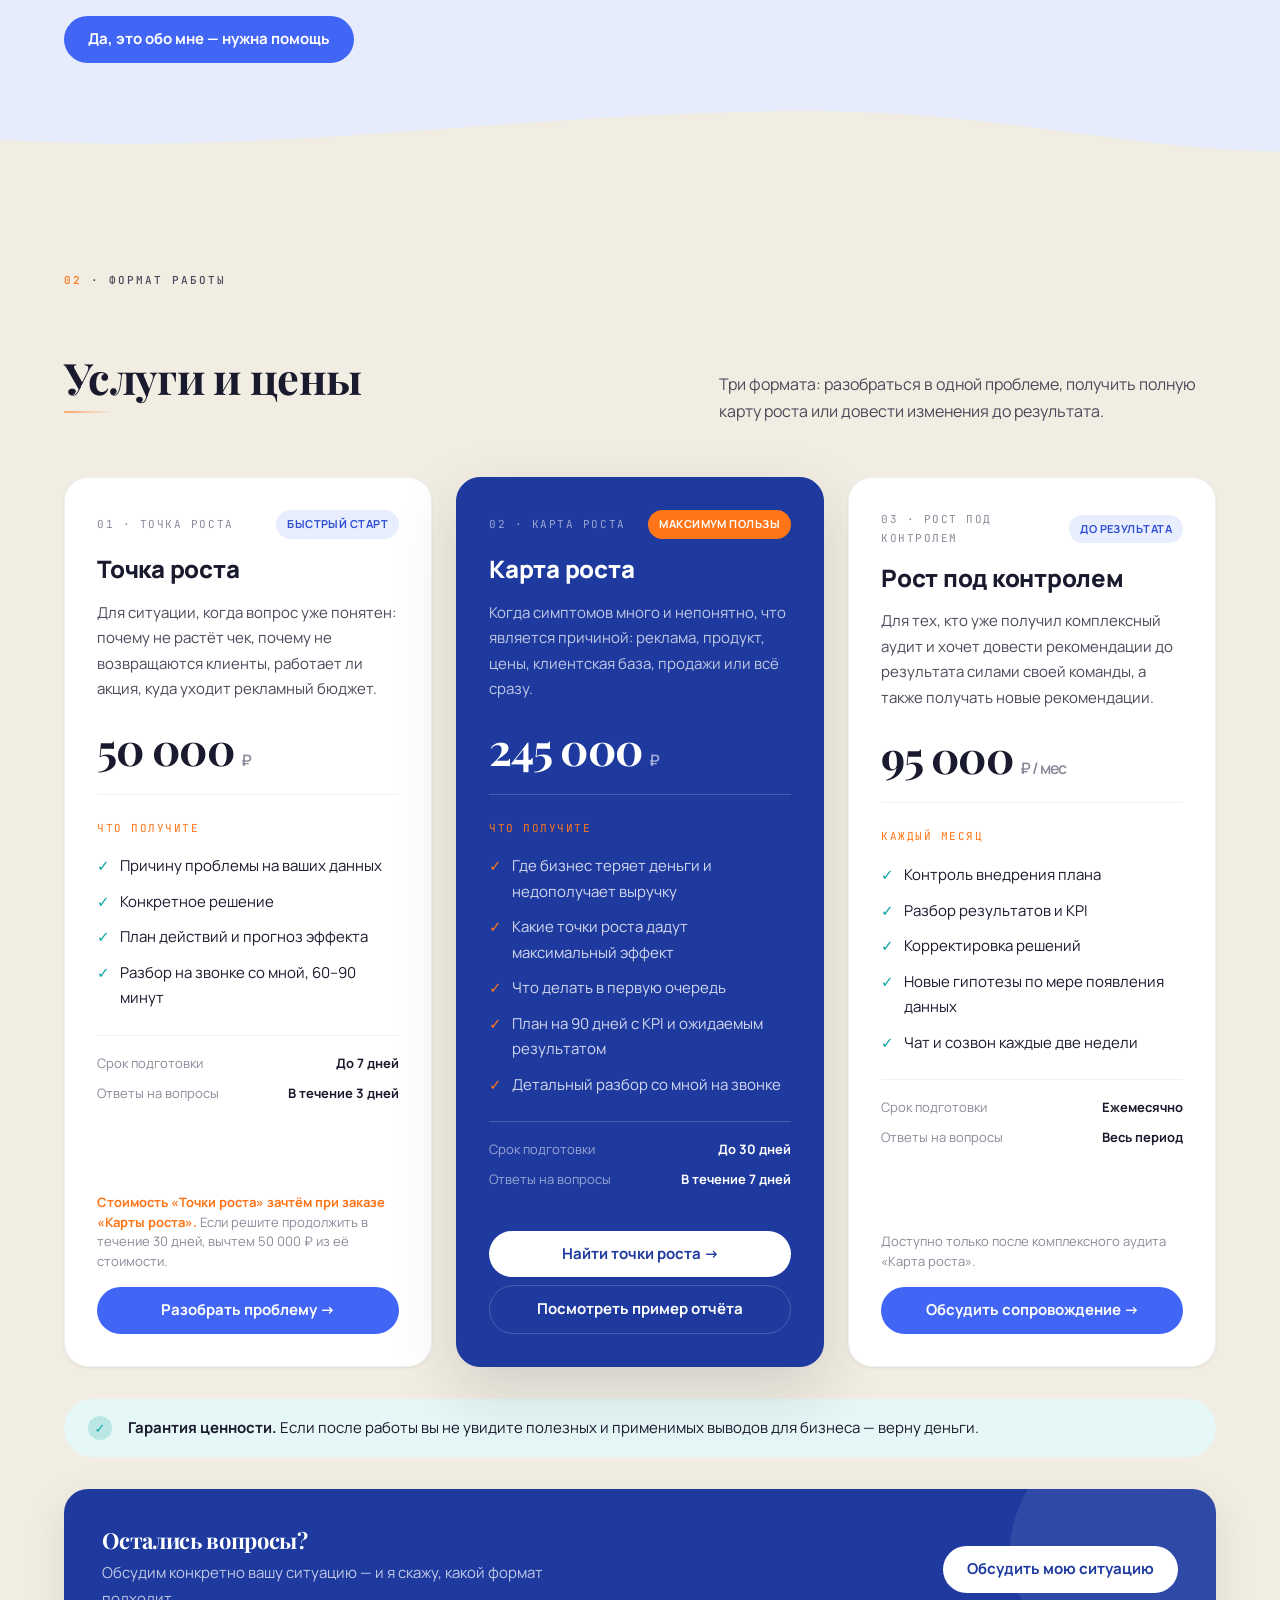
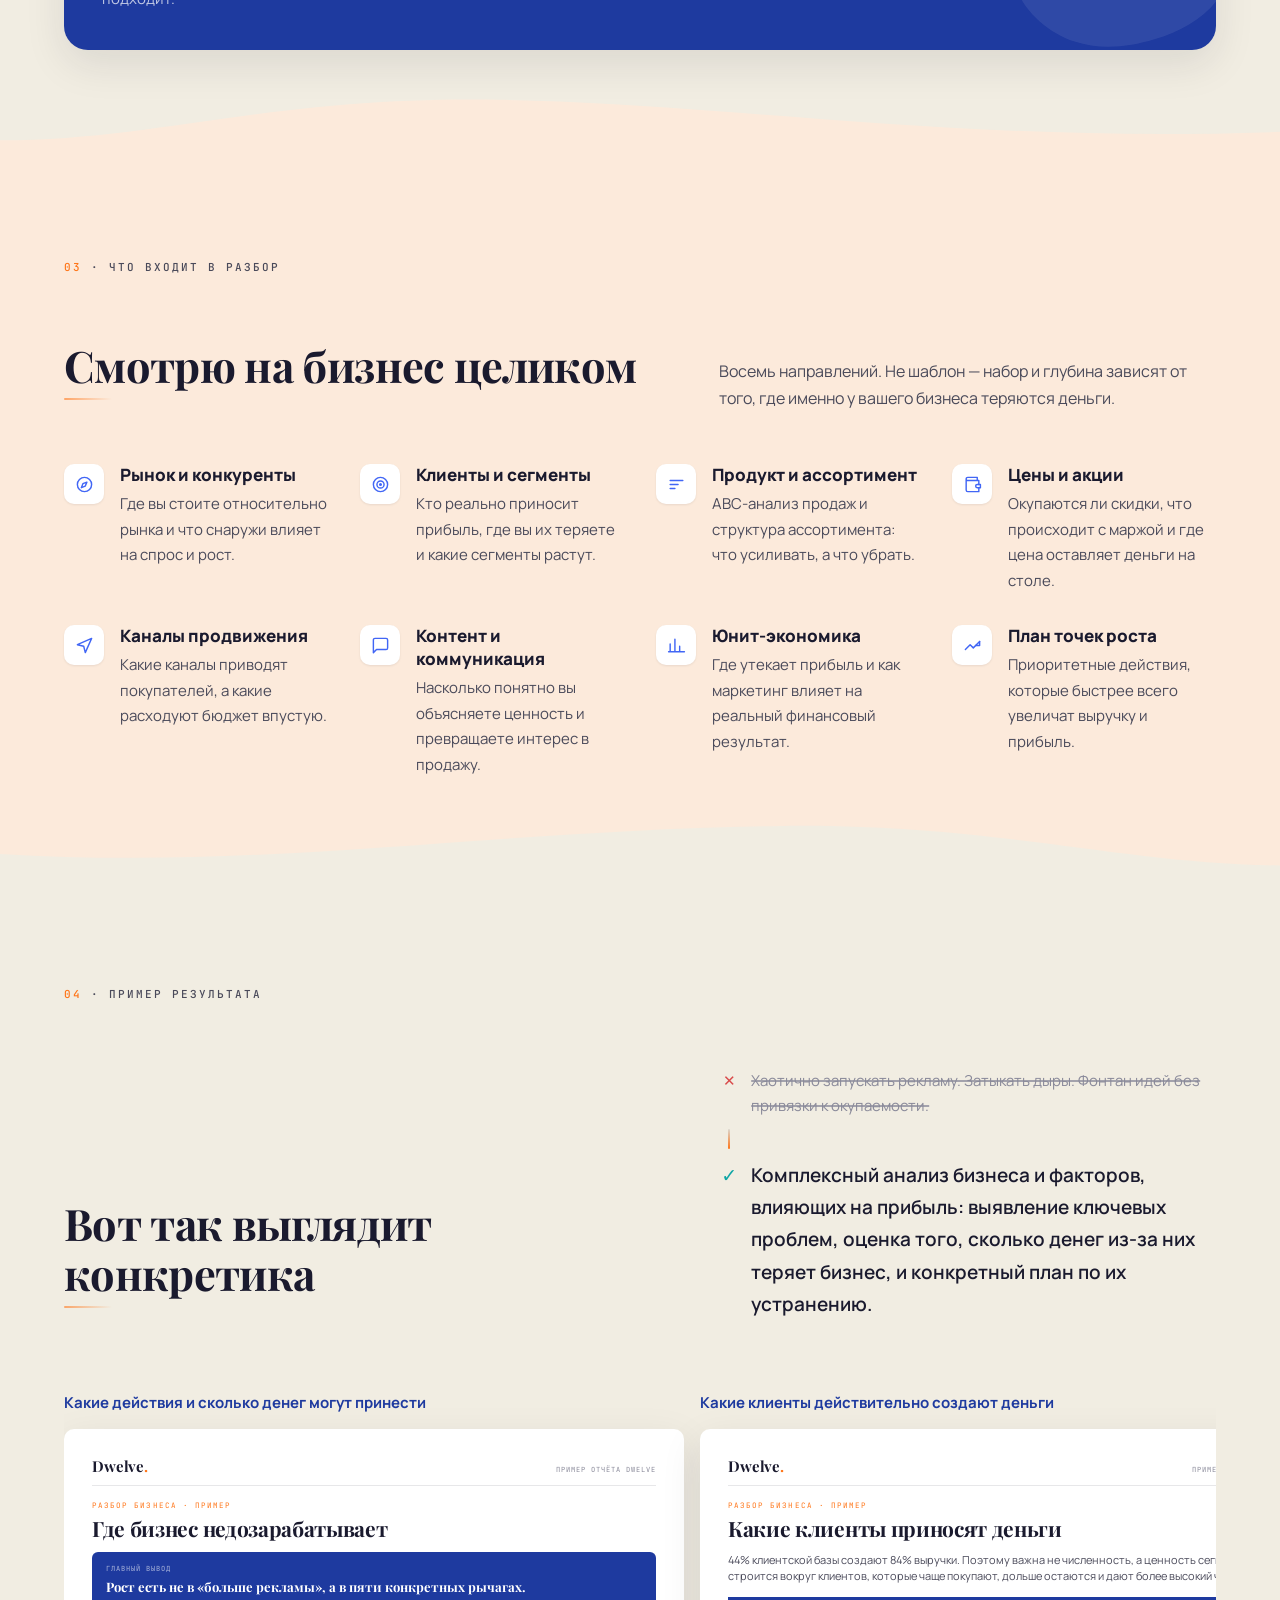
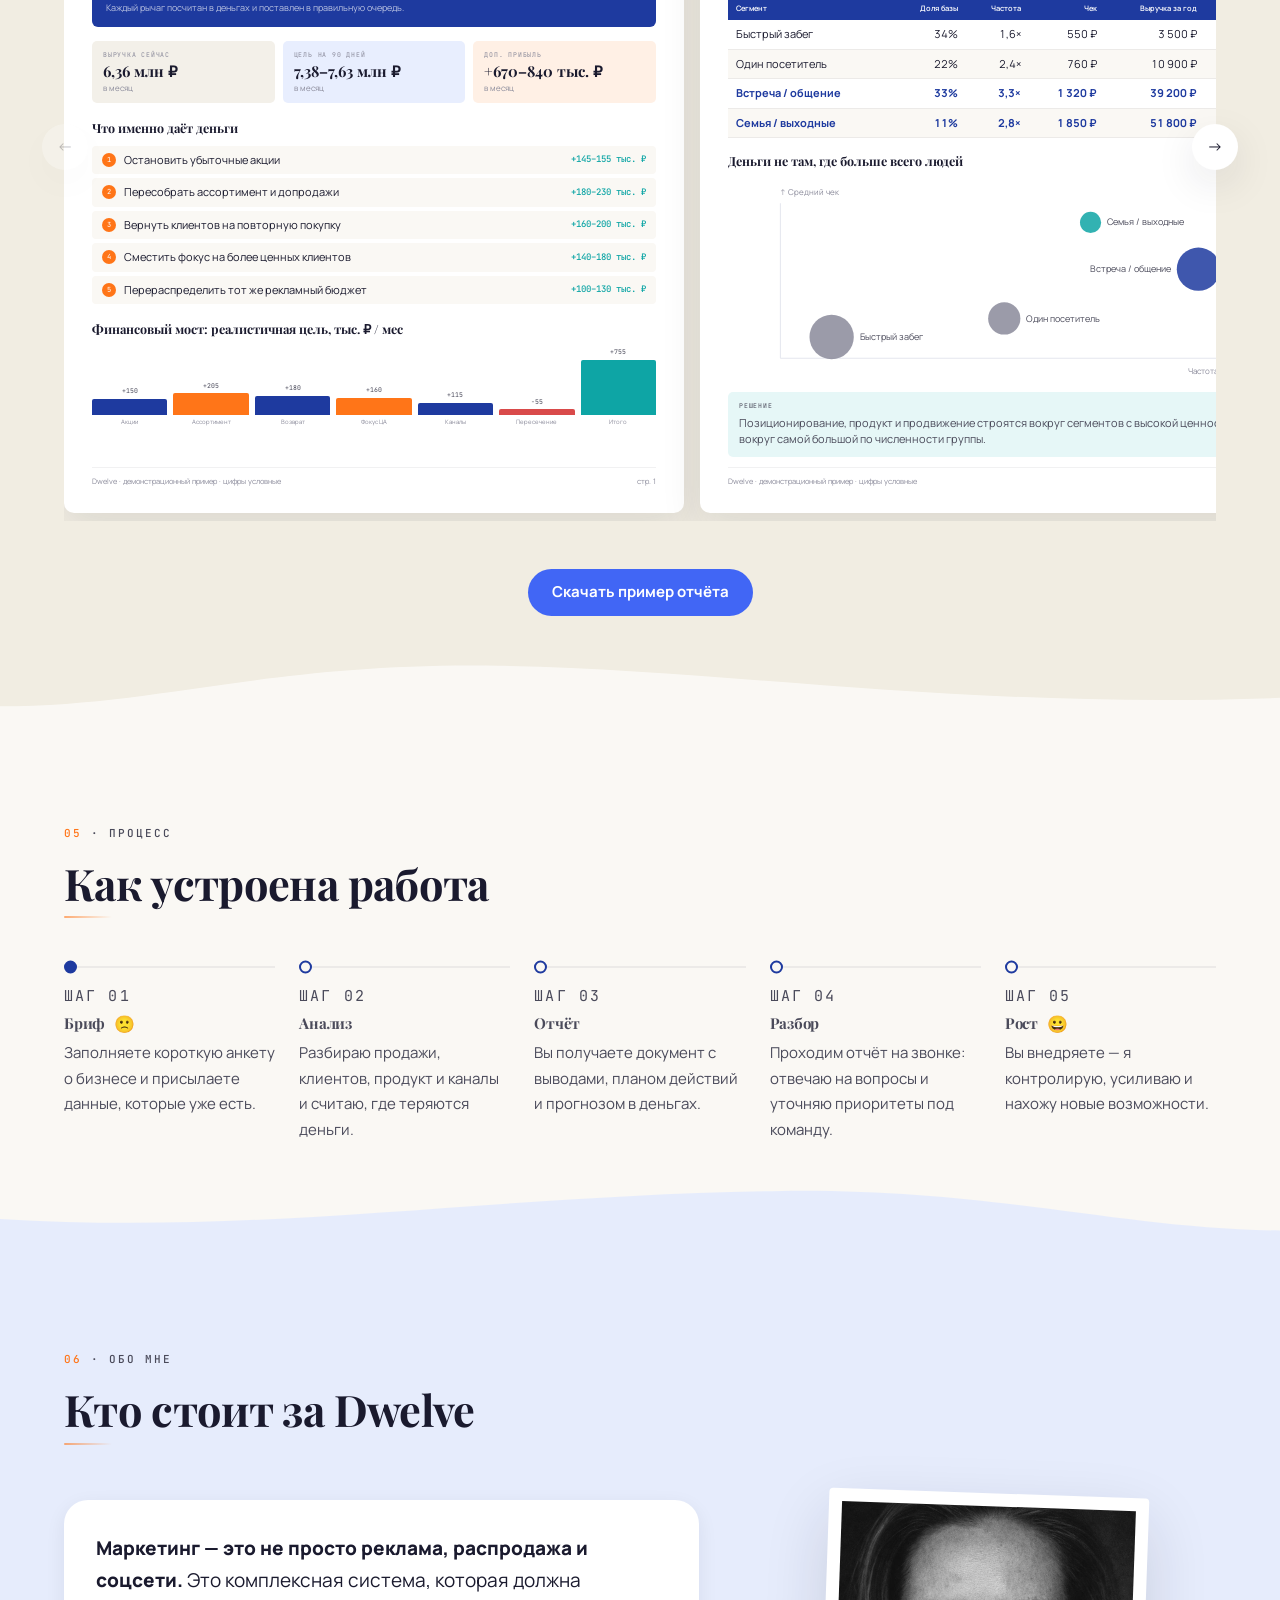
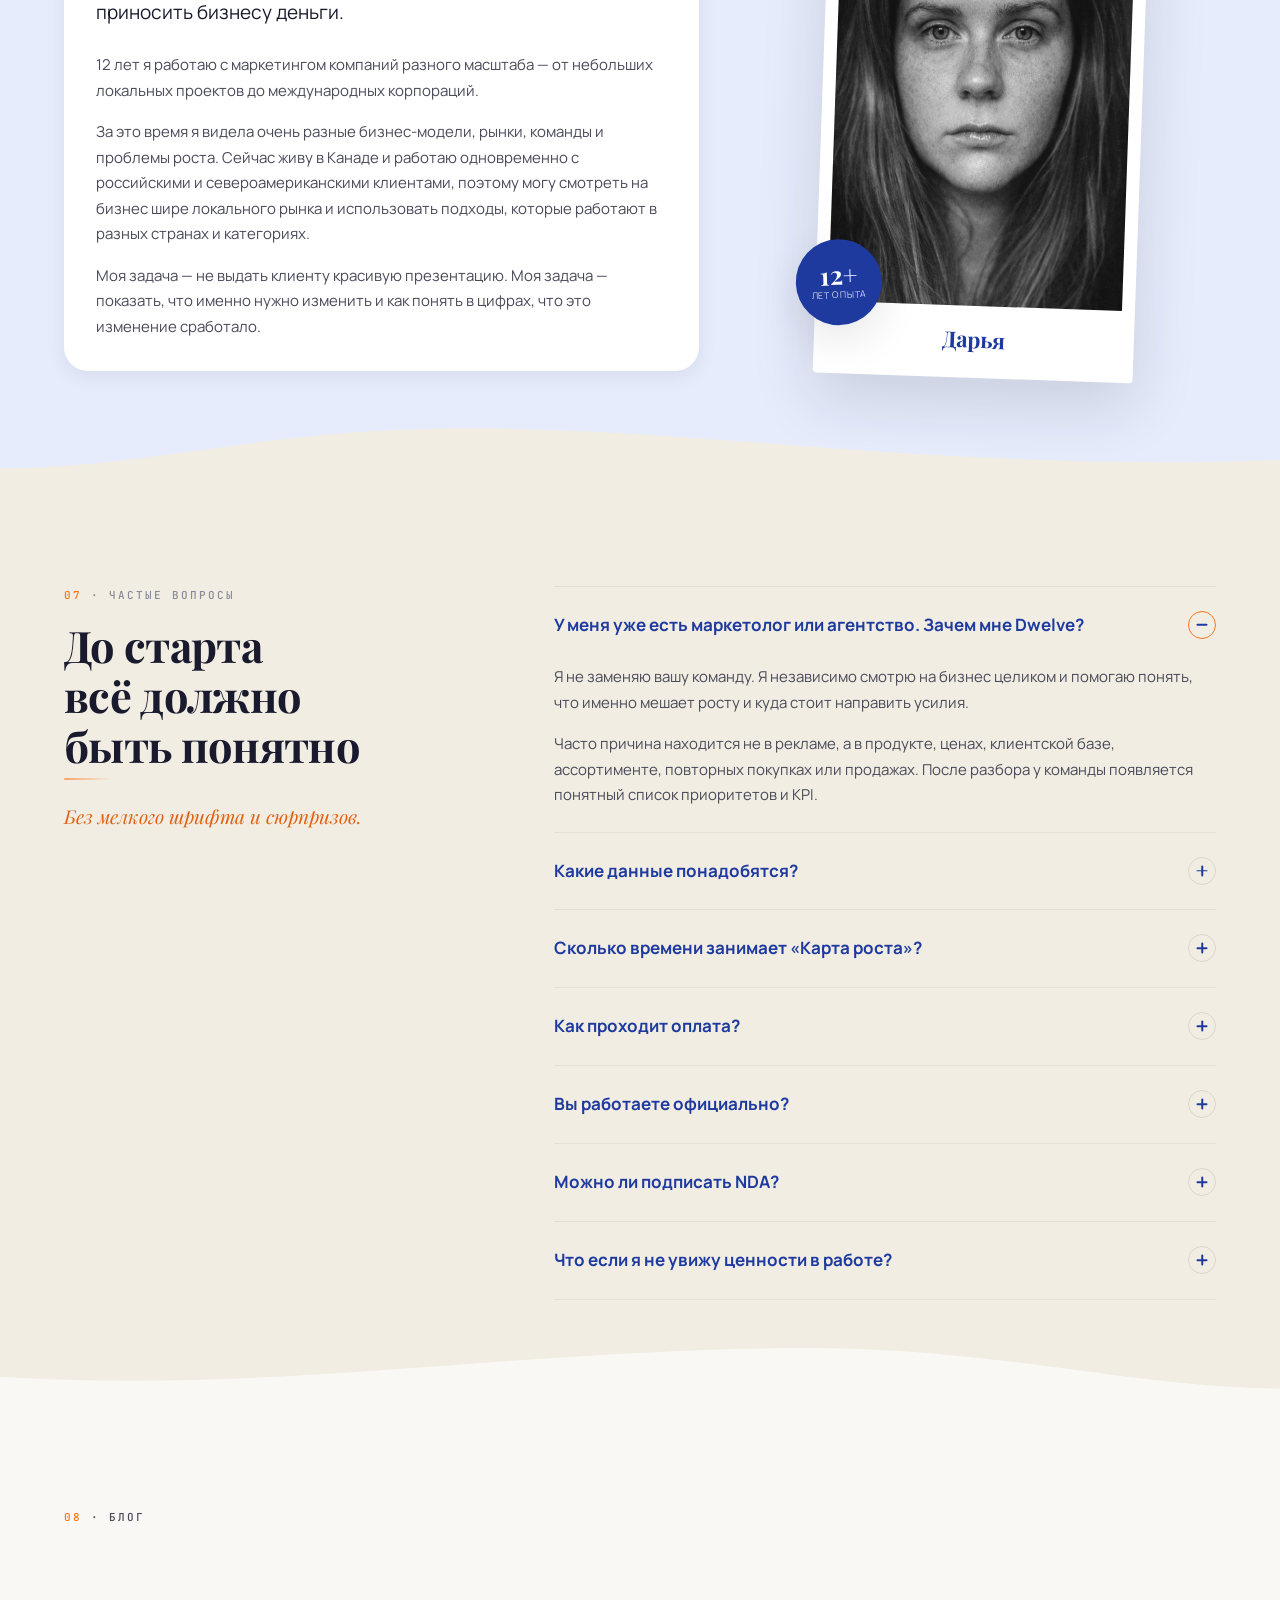
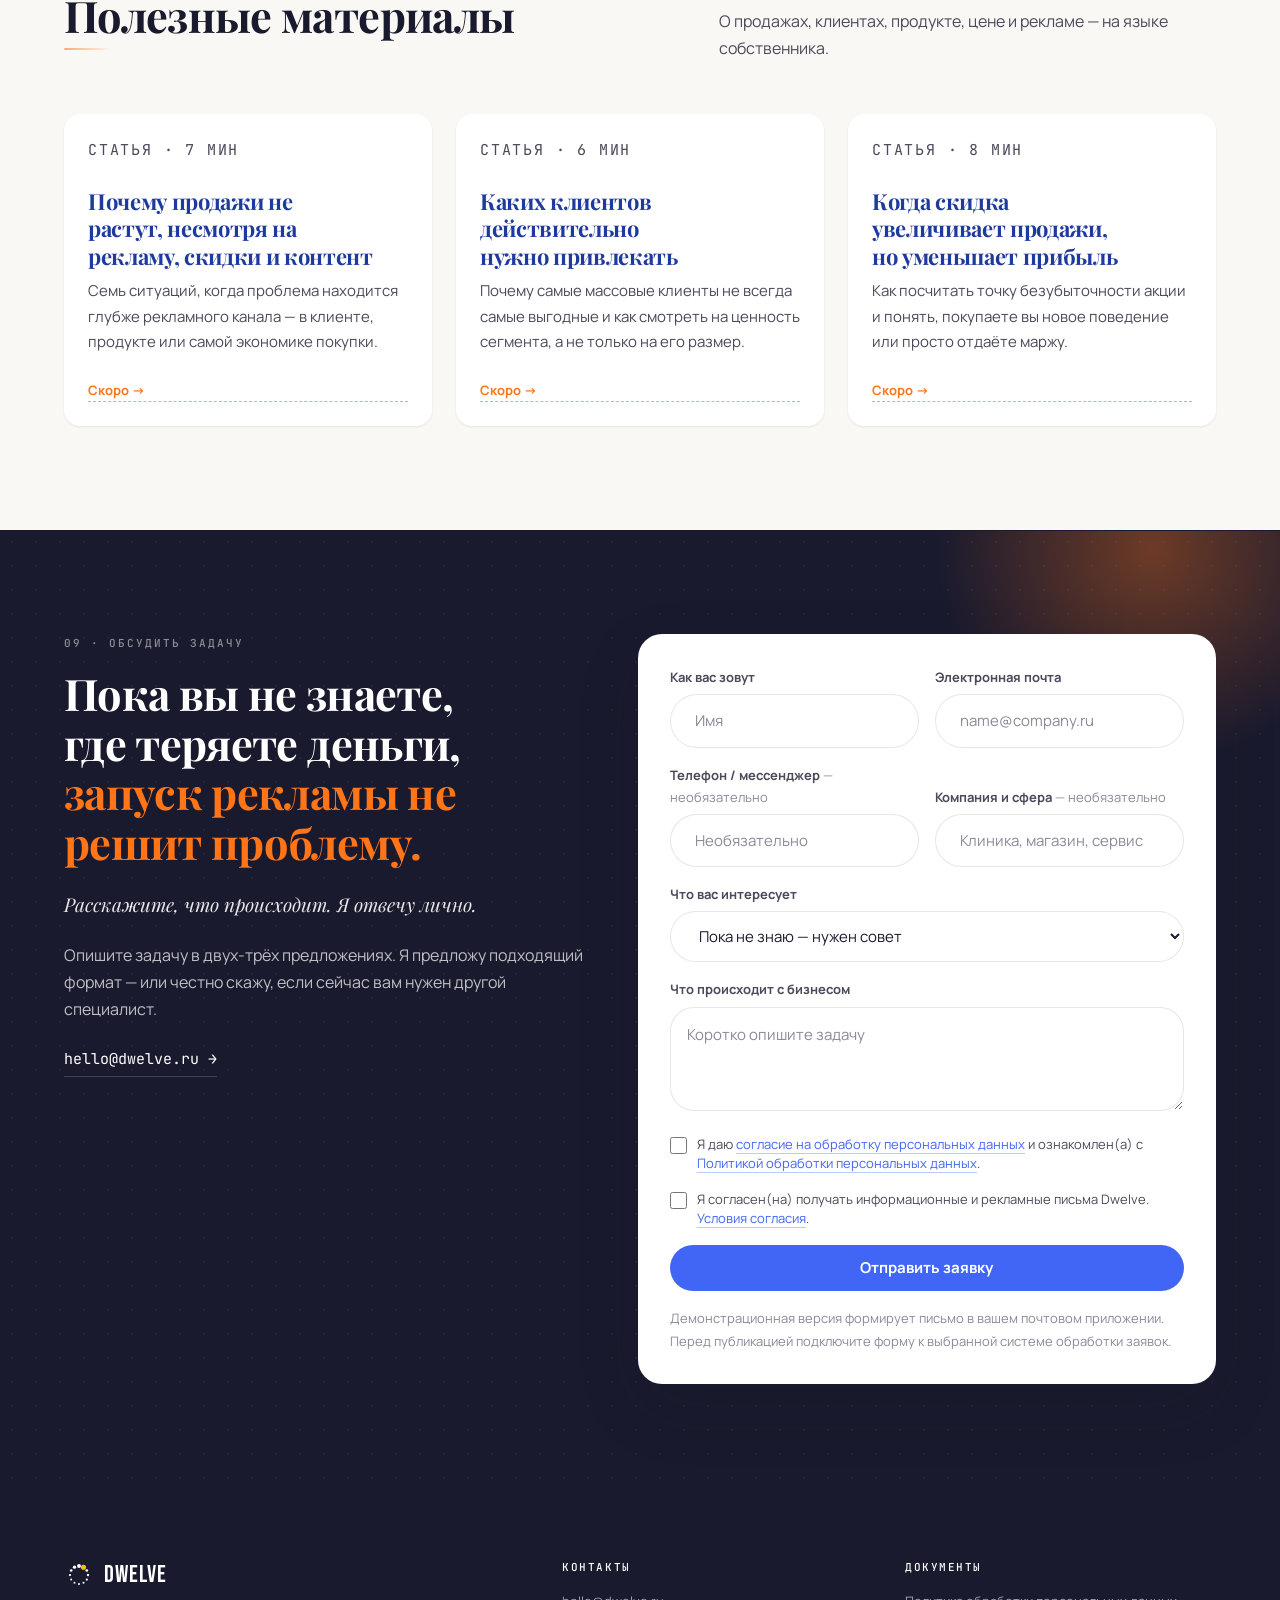
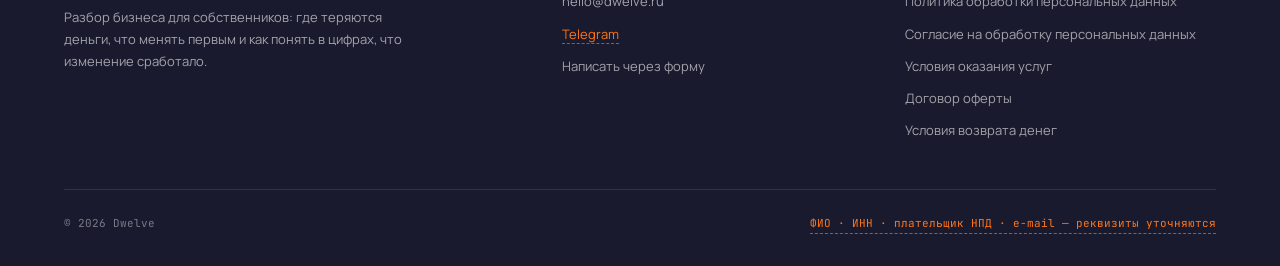
==== commit 8c5719db: "Убрана пустота между шапкой и первым экраном 156px пустоты складывались из трёх слагаемых, и лечить " ====
--- a/index.html
+++ b/index.html
@@ -59,6 +59,13 @@
       width: 100%; max-width: var(--max-width);
       margin: 0 auto; padding: 0 var(--sp-lg);
     }
+
+    /* Компоненты вроде .modal-tabs, .modal и .cookie задают display, и он
+       перебивает браузерное [hidden] { display: none }: скрипт ставил hidden,
+       а браузер продолжал показывать элемент. Из-за этого в окне «Обсудить
+       сопровождение» оставались вкладки оплаты с ценой от прошлого тарифа.
+       Одно правило закрывает все такие случаи разом. */
+    [hidden] { display: none !important; }
 
     .sec-head { margin-bottom: var(--sp-2xl); }
     .sec-head .eyebrow { margin-bottom: var(--sp-md); }
@@ -223,8 +230,16 @@
     /* ==============================
        ПЕРВЫЙ ЭКРАН
        ============================== */
-    .hero { padding: var(--sp-3xl) 0 var(--sp-4xl); overflow: hidden; }
-    .hero-grid { display: grid; gap: var(--sp-2xl); align-items: center; }
+    /* Первый экран стоит сразу под липкой шапкой, и полный отступ секции
+       здесь читается как пустой блок. Специфичность из двух классов нужна,
+       чтобы перебить .sec из медиазапроса ниже. */
+    .sec.hero { padding: 52px 0 var(--sp-4xl); overflow: hidden; }
+
+    /* start, а не center: документ справа выше левой колонки примерно на 85px,
+       и центрирование делило разницу пополам — половина уходила наверх, под
+       шапку, где её и видно как пустоту. Теперь обе колонки начинаются с одной
+       линии, а весь запас уходит вниз, где стоит клякса. */
+    .hero-grid { display: grid; gap: var(--sp-2xl); align-items: start; }
     .hero h1 { margin: var(--sp-md) 0 var(--sp-lg); }
 
     .hero-sub {
@@ -916,10 +931,6 @@
       transition: transform 420ms var(--ease);
     }
     .cookie.is-shown { transform: none; }
-    /* display: flex выше по каскаду, чем браузерное [hidden] { display: none },
-       поэтому скрытый баннер уезжал трансформом, но оставался в порядке
-       обхода — до его кнопок доходили табом. */
-    .cookie[hidden] { display: none; }
     .cookie p { flex: 1 1 320px; max-width: none; }
     .cookie a { color: var(--orange); border-bottom: 1px solid rgba(255,117,24,.4); }
     .cookie-actions { display: flex; gap: var(--sp-sm); }
@@ -1049,7 +1060,11 @@
 
     <div class="container hero-grid">
       <div>
-        <svg class="hero-branch reveal" viewBox="0 0 260 120" aria-hidden="true"><use href="#branch"/></svg>
+        <!-- viewBox обрезан по самому рисунку: в исходных 0 0 260 120 штрих
+             занимает y 12–94, остальное — поля, которые добавлялись к пустоте
+             над заголовком. Оставлены 4 единицы запаса, чтобы не срезать
+             кончик верхнего листа. -->
+        <svg class="hero-branch reveal" viewBox="0 8 260 90" aria-hidden="true"><use href="#branch"/></svg>
         <p class="eyebrow reveal" style="--rd: 60ms">Разбор бизнеса для собственников</p>
 
         <h1 class="reveal" id="hero-title" style="--rd: 90ms">
@@ -1804,6 +1819,7 @@
 
       <button type="submit" class="btn btn-primary btn-block" id="m-submit">Отправить</button>
       <p class="form-status" id="m-status" role="status" aria-live="polite"></p>
+      <p class="form-note" id="m-report-note" hidden></p>
       <p class="form-note" data-demo-note>Демонстрационная версия формирует письмо в вашем почтовом приложении.</p>
     </form>
 
@@ -1845,6 +1861,11 @@
      ===================================================================== */
   var FORM_ENDPOINT = '';           // ← URL обработчика заявок
   var MAIL = 'hello@dwelve.ru';
+
+  /* Файл примера отчёта. Пока пусто — самого файла в проекте ещё нет, и окно
+     честно об этом пишет вместо того, чтобы обещать скачивание, которого не
+     будет. Как появится PDF: положить в ru/assets/ и указать путь здесь. */
+  var REPORT_FILE = '';
 
   var $  = function (s, c) { return (c || document).querySelector(s); };
   var $$ = function (s, c) { return Array.prototype.slice.call((c || document).querySelectorAll(s)); };
@@ -2126,19 +2147,29 @@
       title: 'Заказать разбор',
       sub: function (t) { return t + ' — задайте вопрос или оплатите онлайн.'; },
       tabs: true,
-      messageLabel: 'Вопрос или задача'
+      message: true,
+      messageLabel: 'Вопрос или задача',
+      submit: 'Отправить'
     },
+    // Сопровождение не продаётся онлайн: оно доступно только после аудита,
+    // и формат обсуждается лично. Поэтому ни вкладки оплаты, ни поля
+    // с описанием задачи — только контакты.
     advisory: {
       title: 'Обсудить сопровождение',
-      sub: function () { return 'Расскажите про бизнес и текущий план — предложу формат сопровождения.'; },
+      sub: function () { return 'Оставьте контакты — свяжусь и предложу формат сопровождения.'; },
       tabs: false,
-      messageLabel: 'Что уже сделано и что хотите довести до результата'
+      message: false,
+      submit: 'Отправить'
     },
+    // Отчёт отдаётся сразу на сайте, а не письмом: окно собирает контакты
+    // и запускает скачивание. Поэтому ни вкладок, ни поля о бизнесе —
+    // всё, что не нужно для выдачи файла, убрано.
     report: {
       title: 'Пример отчёта',
-      sub: function () { return 'Пришлю пример отчёта на почту в течение нескольких минут.'; },
+      sub: function () { return 'Отчёт скачается автоматически после отправки контактных данных.'; },
       tabs: false,
-      messageLabel: 'Про какой бизнес речь <span class="opt">— необязательно</span>'
+      message: false,
+      submit: 'Скачать пример отчёта'
     }
   };
 
@@ -2150,14 +2181,33 @@
 
     $('#modal-title').textContent = m.title;
     $('#modal-sub').textContent = m.sub(tier);
-    $('#m-message-field').querySelector('label').innerHTML = m.messageLabel;
+
+    // Поле скрывается вместе с disabled: скрытое, но включённое, оно всё равно
+    // попадает в FormData и уезжает в заявку пустой строкой.
+    var msgField = $('#m-message-field');
+    msgField.hidden = !m.message;
+    $('#m-message').disabled = !m.message;
+    if (m.message) msgField.querySelector('label').innerHTML = m.messageLabel;
+
+    $('#m-submit').textContent = m.submit;
+
+    // Пока файла нет, окно говорит об этом прямо: кнопка «Скачать» без файла —
+    // ровно то обещание, которое сайт выполнить не может.
+    var note = $('#m-report-note');
+    note.hidden = mode !== 'report';
+    if (mode === 'report') {
+      note.textContent = REPORT_FILE
+        ? 'Файл откроется сразу после отправки. Контакты нужны, чтобы я знала, кому он ушёл.'
+        : 'Файл примера отчёта ещё не подключён: форма соберёт контакты, но скачивания не произойдёт.';
+      note.classList.toggle('todo', !REPORT_FILE);
+    }
 
     tabs.hidden = !m.tabs;
     selectTab('ask');
-    if (m.tabs) {
-      $('#pay-name').textContent = tier;
-      $('#pay-price').textContent = price;
-    }
+    // Без очистки в окне без вкладок остаются имя и цена прошлого тарифа —
+    // именно это и всплыло у «Обсудить сопровождение».
+    $('#pay-name').textContent = m.tabs ? tier : '';
+    $('#pay-price').textContent = m.tabs ? price : '';
 
     setStatus($('#m-status'), '');
     lastFocus = document.activeElement;
@@ -2249,6 +2299,17 @@
       '&body=' + encodeURIComponent(body);
   }
 
+  function downloadReport() {
+    if (!REPORT_FILE) return;
+    var a = document.createElement('a');
+    a.href = REPORT_FILE;
+    a.download = '';
+    a.rel = 'noopener';
+    document.body.appendChild(a);
+    a.click();
+    a.remove();
+  }
+
   function wireForm(form, submitBtn, status, subjectFn) {
     form.addEventListener('submit', function (e) {
       e.preventDefault();
@@ -2256,6 +2317,12 @@
 
       var data = Object.fromEntries(new FormData(form).entries());
       var subject = subjectFn();
+
+      // Скачивание запускается сразу после валидации, до отправки контактов:
+      // человек обещанный файл получает в любом случае, даже если обработчик
+      // заявок недоступен. Обратный порядок означал бы, что сбой на сервере
+      // отменяет выдачу отчёта.
+      if (currentMode === 'report' && form === paneAsk) downloadReport();
 
       if (!FORM_ENDPOINT) {
         mailtoFallback(data, subject);
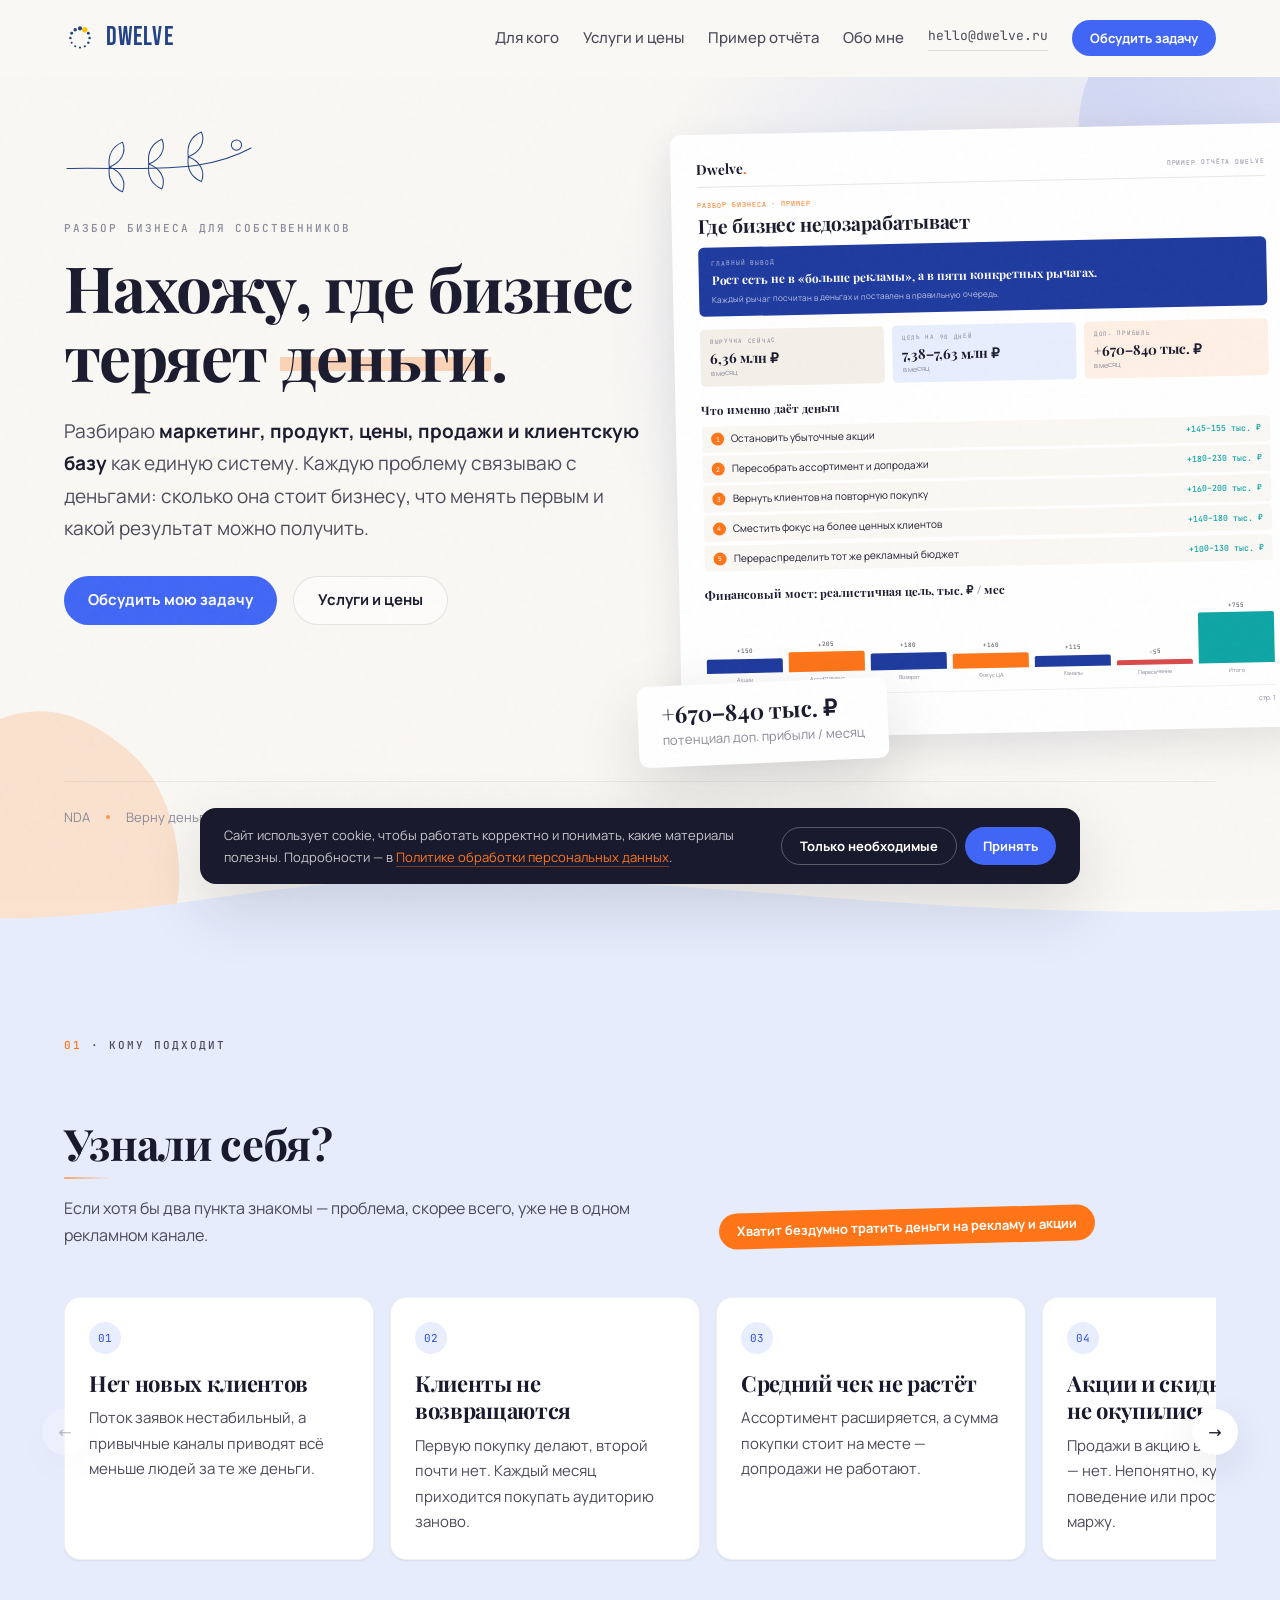
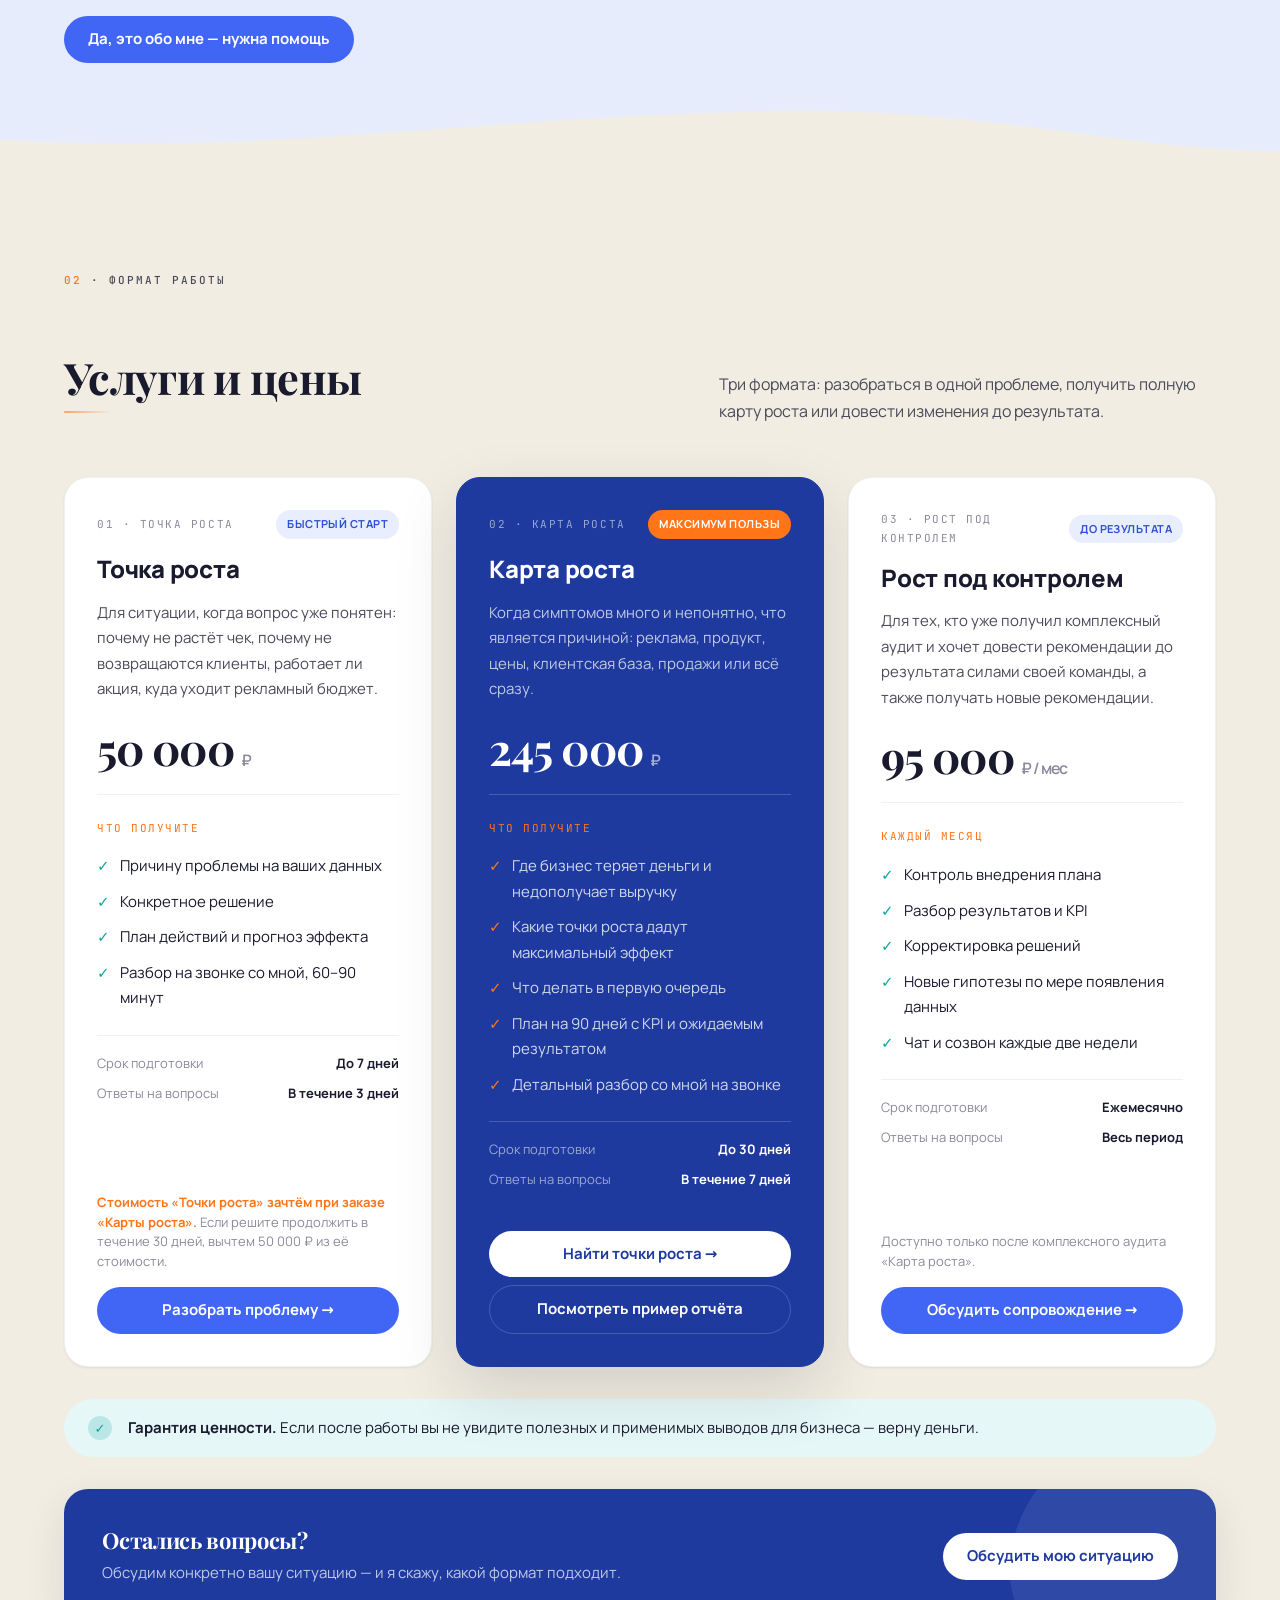
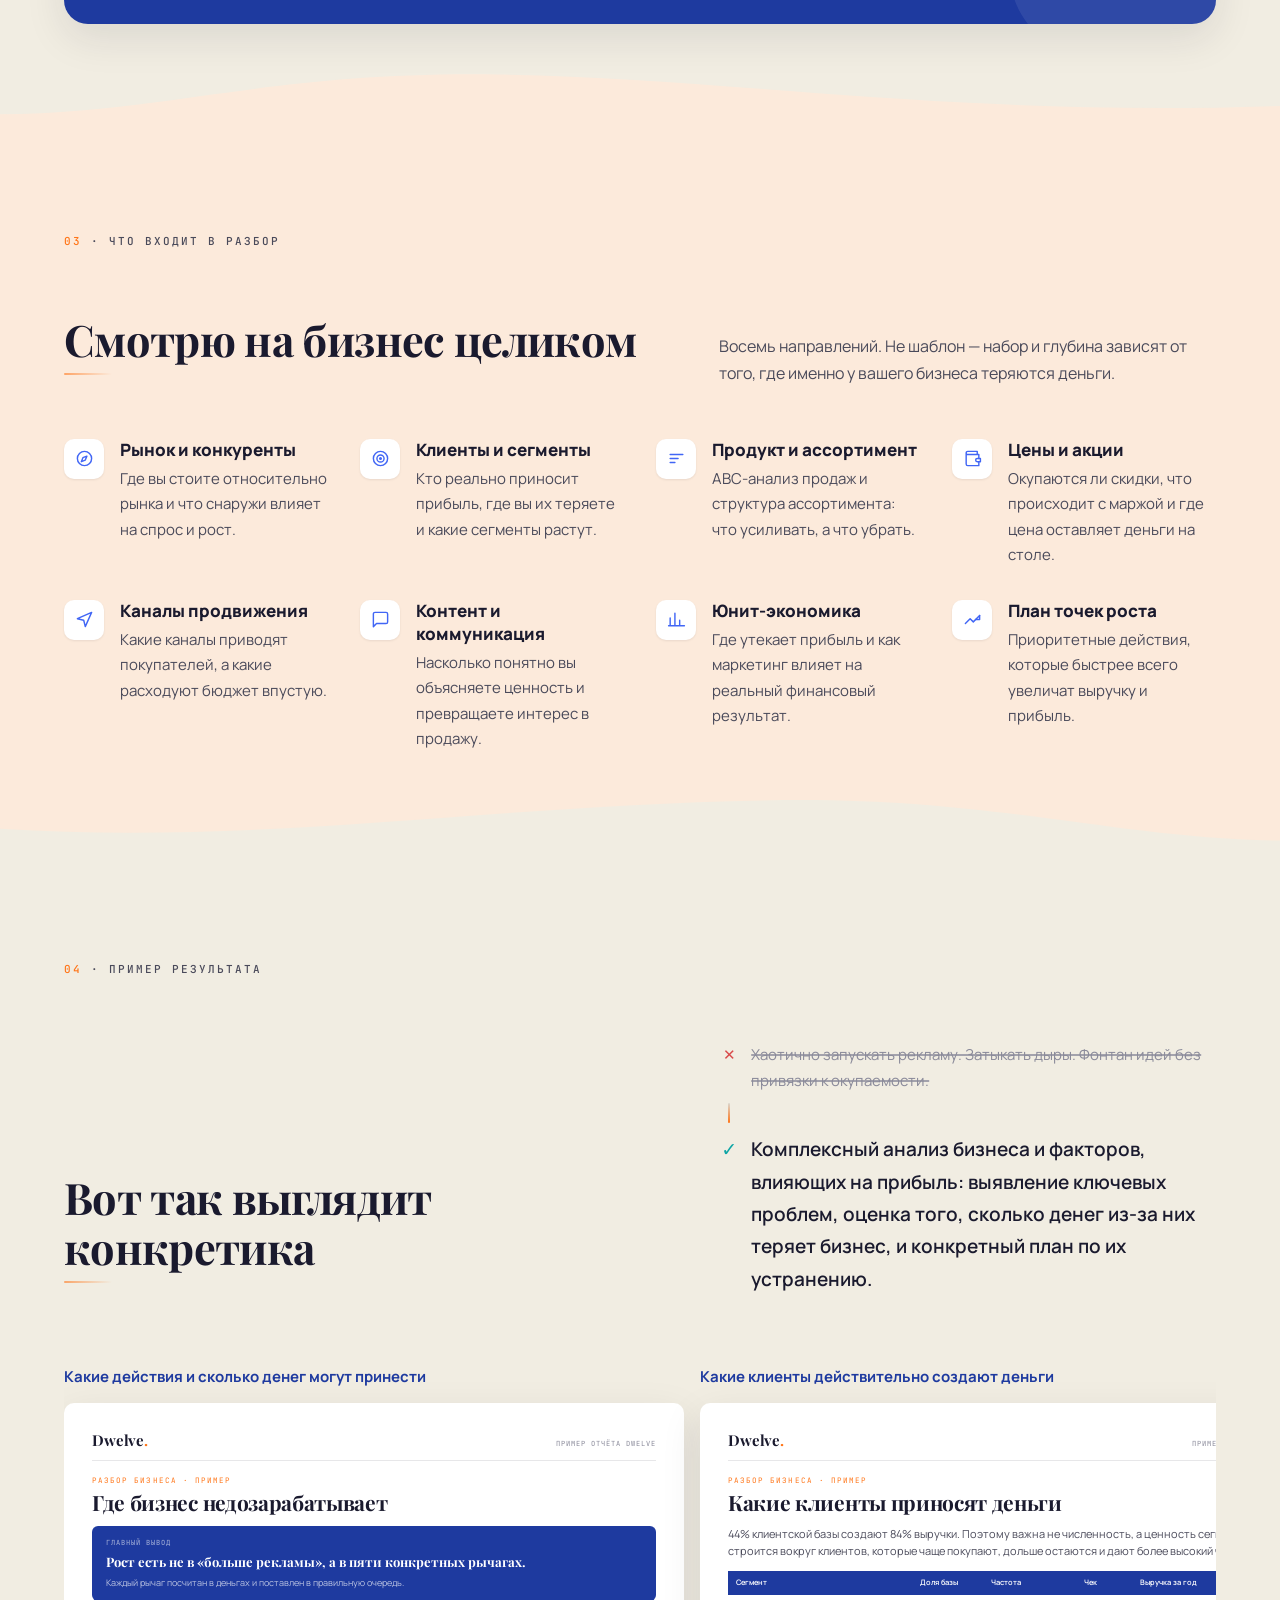
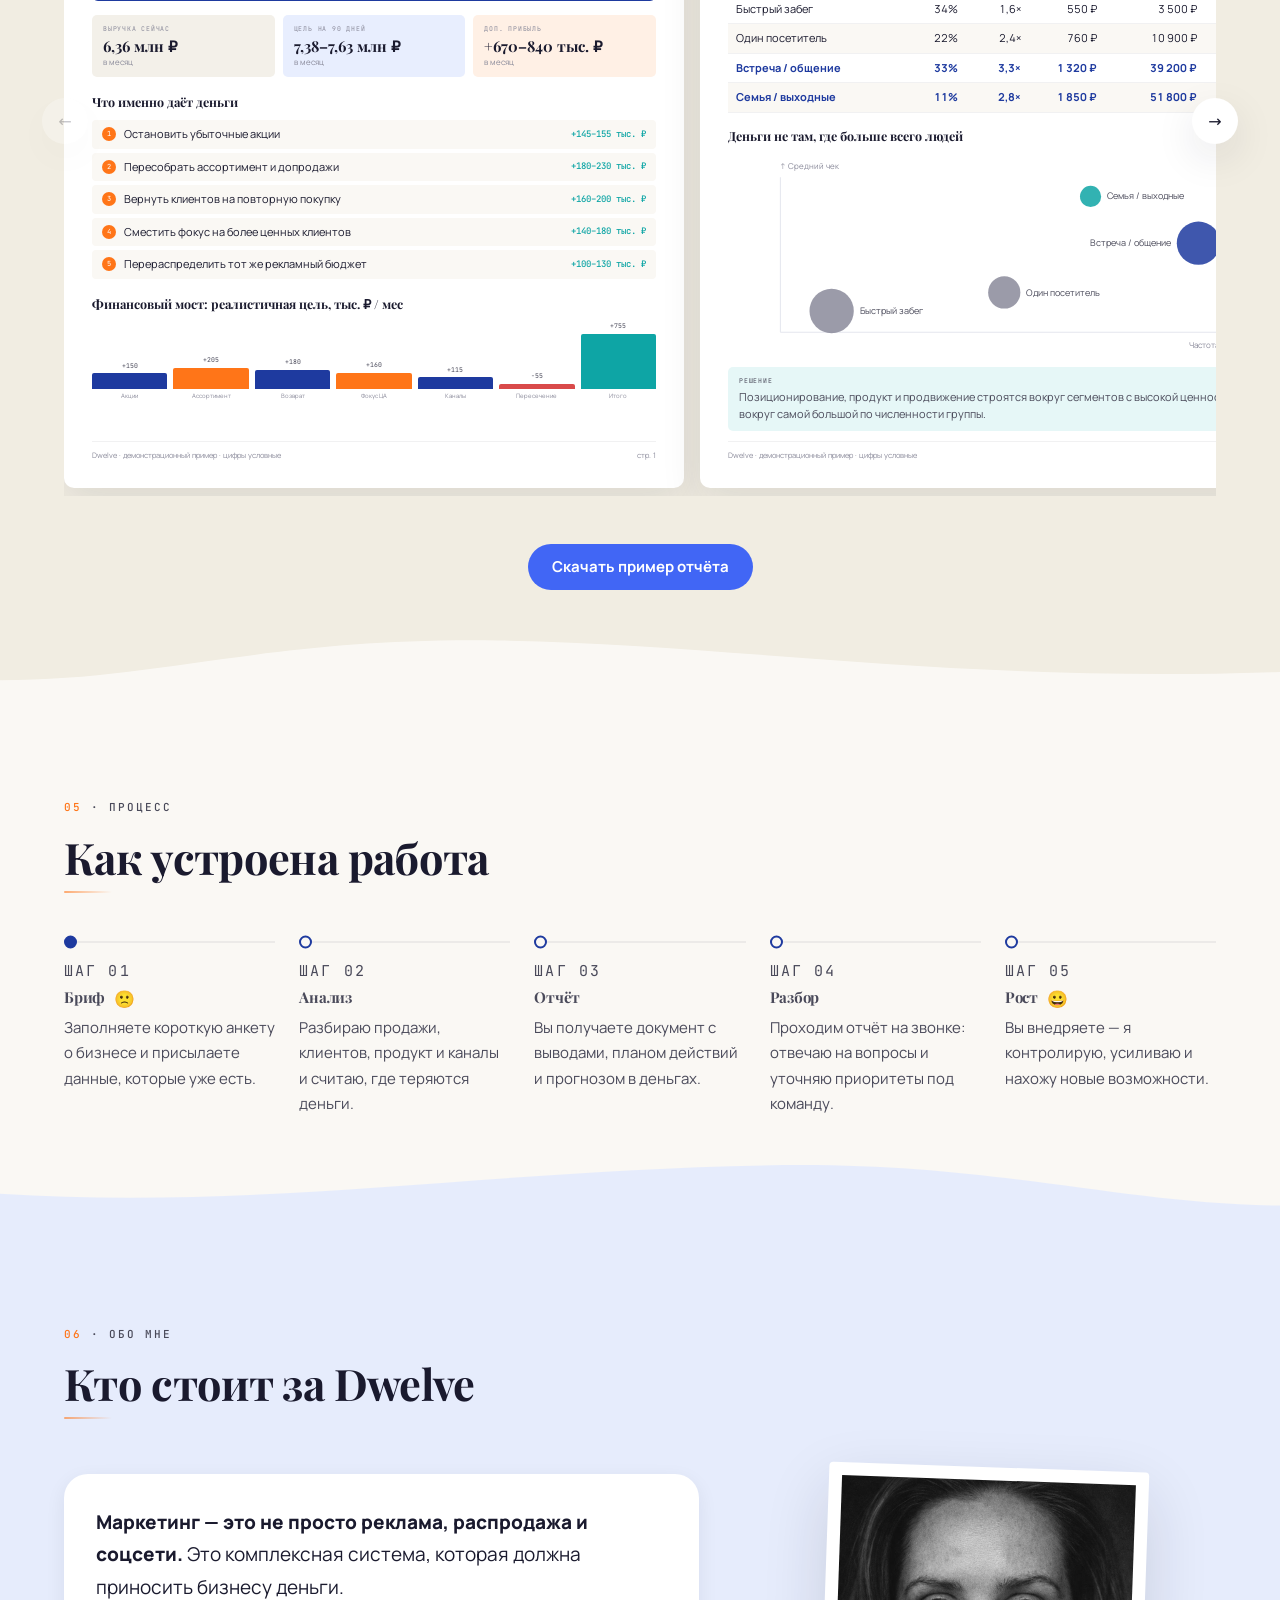
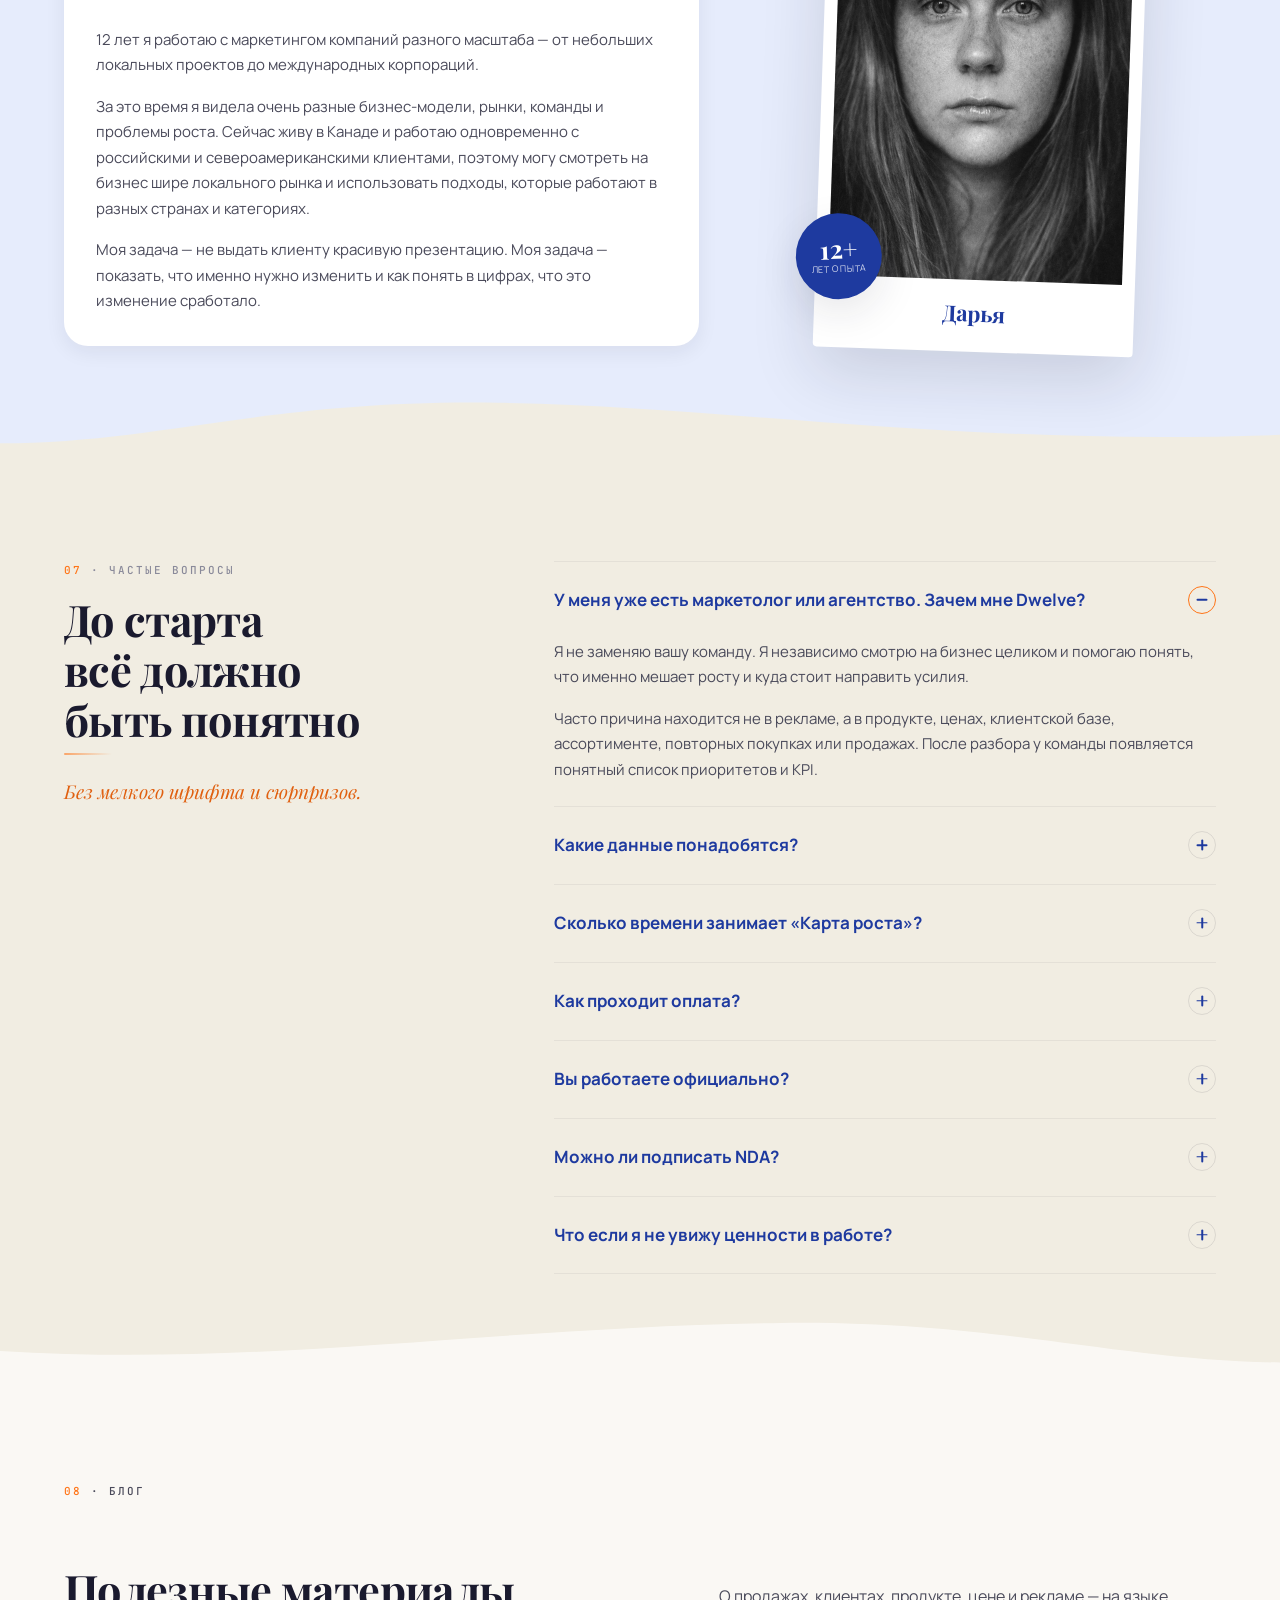
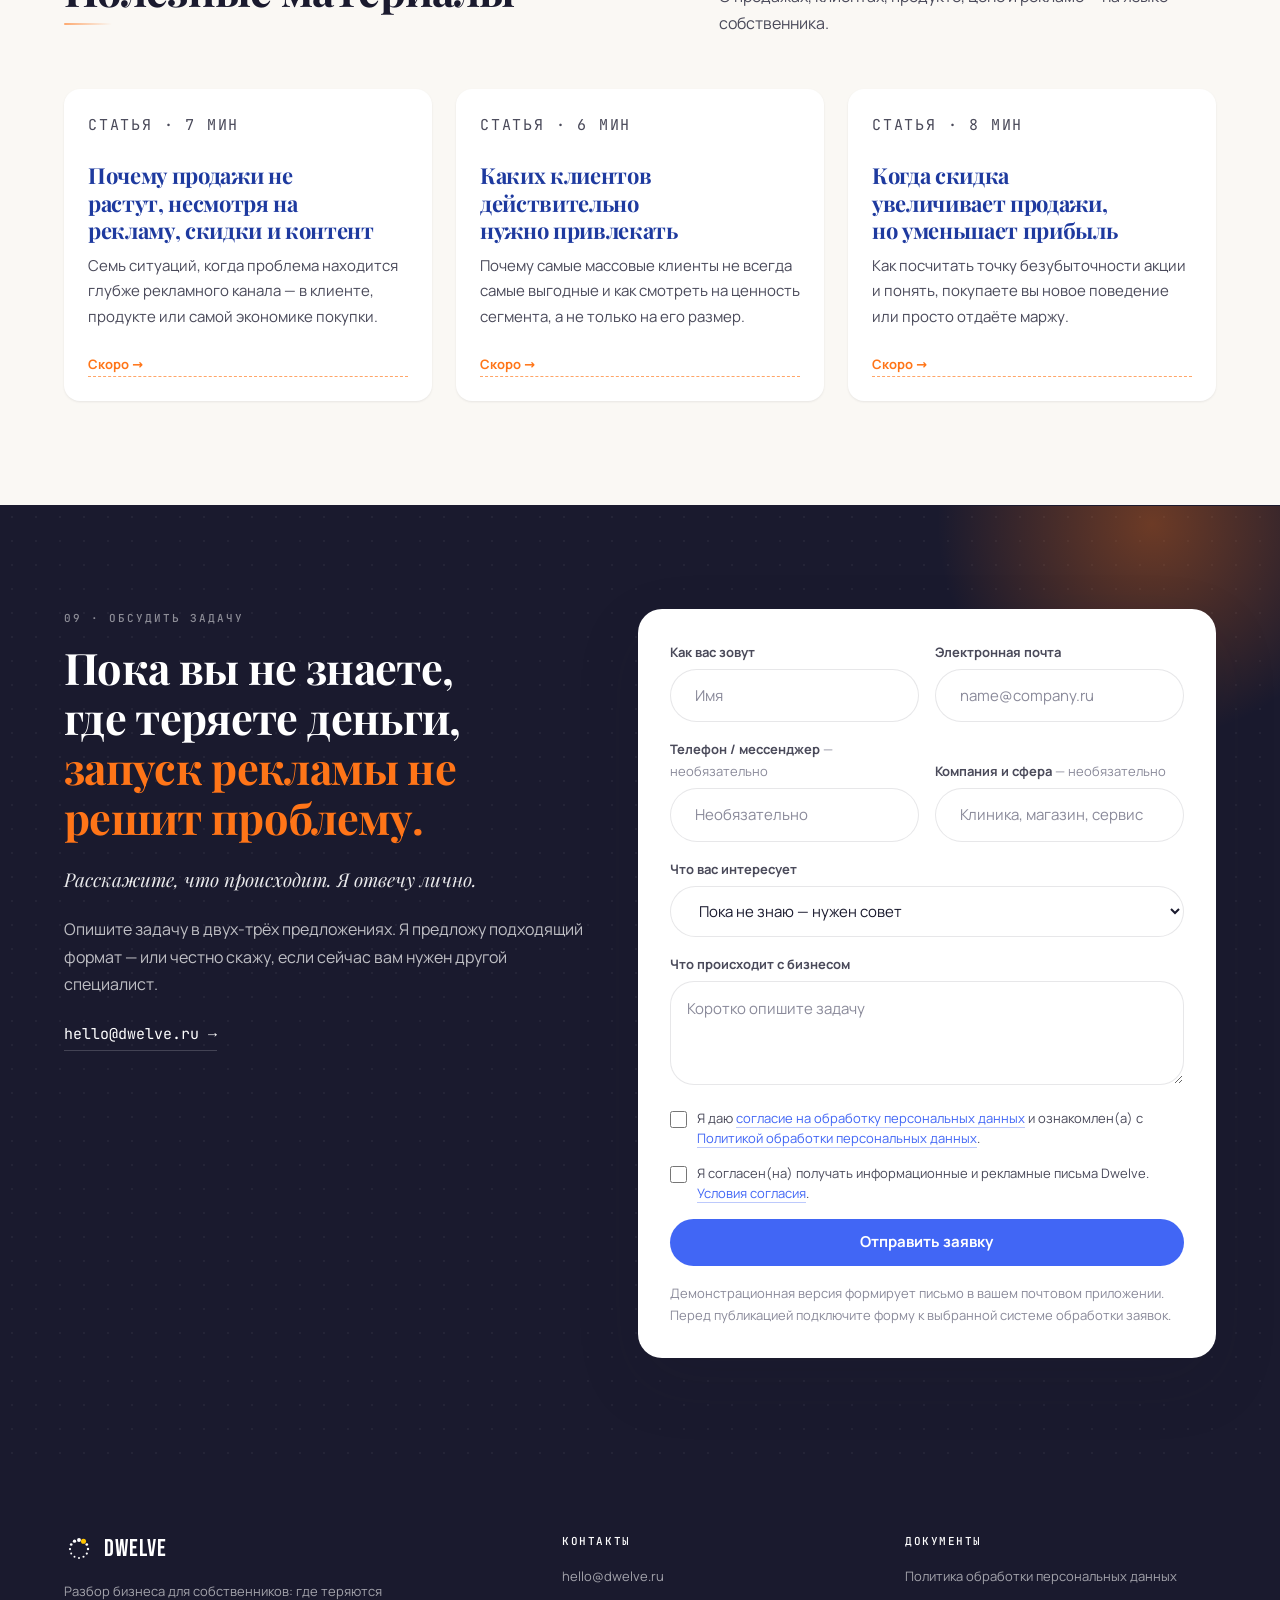
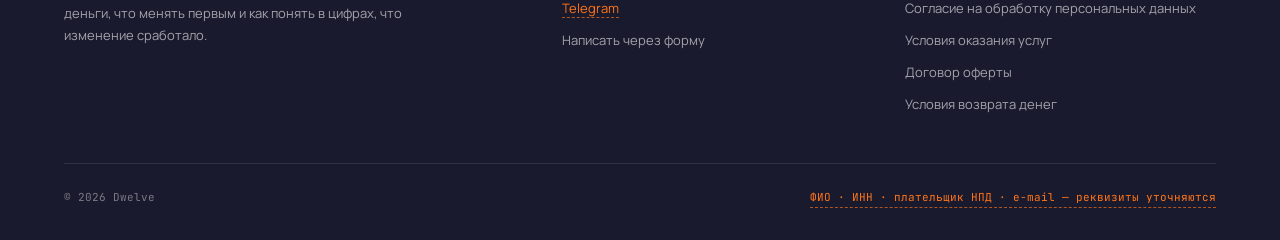
==== commit d4af0a2d: "Host fonts locally instead of Google Fonts Fonts (Manrope, Bebas Neue, Playfair Display, JetBrains M" ====
--- a/index.html
+++ b/index.html
@@ -1,2408 +1,2407 @@
-<!DOCTYPE html>
-<html lang="ru">
-<head>
-  <meta charset="UTF-8">
-  <meta name="viewport" content="width=device-width, initial-scale=1.0">
-  <title>Dwelve — нахожу, где бизнес теряет деньги</title>
-  <meta name="description" content="Разбор бизнеса для собственников: маркетинг, продукт, цены, продажи и клиентская база как единая система. Отчёт с точками роста, планом на 90 дней и расчётом денежного эффекта. От 50 000 ₽.">
-  <meta name="keywords" content="аудит маркетинга, разбор бизнеса, точки роста, маркетинговый консультант, план роста, unit-экономика">
-  <link rel="canonical" href="https://dwelve.ru/">
-
-  <meta property="og:site_name" content="Dwelve">
-  <meta property="og:title" content="Dwelve — нахожу, где бизнес теряет деньги">
-  <meta property="og:description" content="Разбираю маркетинг, продукт, цены, продажи и клиентскую базу как единую систему. Каждую проблему связываю с деньгами.">
-  <meta property="og:type" content="website">
-  <meta property="og:locale" content="ru_RU">
-  <meta property="og:url" content="https://dwelve.ru/">
-  <!-- og:image подключается после того, как tools/build-og.mjs отрисует русскую
-       карточку в ru/og-image.png. Канадская сверстана на английском. -->
-
-  <link rel="preconnect" href="https://fonts.googleapis.com">
-  <link rel="preconnect" href="https://fonts.gstatic.com" crossorigin>
-  <link href="https://fonts.googleapis.com/css2?family=Bebas+Neue&family=Playfair+Display:ital,wght@0,400;0,600;0,700;1,400;1,600&family=Manrope:wght@400;500;600;700;800&family=JetBrains+Mono:wght@400;500&display=swap" rel="stylesheet">
-
-  <!-- Фавикон — тот же знак, что в шапке: индиго #234386 с медовой точкой. -->
-  <link rel="icon" type="image/svg+xml" href="data:image/svg+xml,%3Csvg xmlns='http://www.w3.org/2000/svg' viewBox='0 0 200 200' fill='none'%3E%3Cg transform='translate(100,100)'%3E%3Ccircle cx='0' cy='-60' r='13' fill='%23234386'/%3E%3Ccircle cx='30' cy='-52' r='17' fill='%23FFC400'/%3E%3Ccircle cx='52' cy='-30' r='9' fill='%23234386'/%3E%3Ccircle cx='60' cy='0' r='8' fill='%23234386'/%3E%3Ccircle cx='52' cy='30' r='7.5' fill='%23234386'/%3E%3Ccircle cx='30' cy='52' r='7' fill='%23234386'/%3E%3Ccircle cx='0' cy='60' r='6.5' fill='%23234386'/%3E%3Ccircle cx='-30' cy='52' r='6.5' fill='%23234386'/%3E%3Ccircle cx='-52' cy='30' r='6.5' fill='%23234386'/%3E%3Ccircle cx='-60' cy='0' r='7.5' fill='%23234386'/%3E%3Ccircle cx='-52' cy='-30' r='9' fill='%23234386'/%3E%3Ccircle cx='-30' cy='-52' r='11' fill='%23234386'/%3E%3C/g%3E%3C/svg%3E">
-
-  <script type="application/ld+json">
-  {
-    "@context": "https://schema.org",
-    "@type": "ProfessionalService",
-    "name": "Dwelve",
-    "description": "Разбор бизнеса для собственников: где бизнес теряет деньги, что менять и какой результат это даст в цифрах",
-    "url": "https://dwelve.ru",
-    "areaServed": "RU",
-    "priceRange": "50000 ₽ - 245000 ₽",
-    "inLanguage": "ru",
-    "email": "hello@dwelve.ru",
-    "founder": { "@type": "Person", "name": "Дарья Подгорная" }
-  }
-  </script>
-
-  <link rel="stylesheet" href="theme.css">
-
-  <style>
-    /* =========================================================================
-       КОМПОНЕНТЫ. Токены, типографика, секции без краёв и компонент страницы
-       отчёта — в theme.css.
-       ========================================================================= */
-
-    /* Зернистая плёнка поверх страницы — общий приём с англоязычной версией. */
-    body::before {
-      content: '';
-      position: fixed; inset: 0; z-index: 1; pointer-events: none;
-      background-image: url("data:image/svg+xml,%3Csvg viewBox='0 0 200 200' xmlns='http://www.w3.org/2000/svg'%3E%3Cfilter id='n'%3E%3CfeTurbulence type='fractalNoise' baseFrequency='0.75' numOctaves='4' stitchTiles='stitch'/%3E%3C/filter%3E%3Crect width='100%25' height='100%25' filter='url(%23n)' opacity='0.03'/%3E%3C/svg%3E");
-    }
-
-    .container {
-      position: relative; z-index: 2;
-      width: 100%; max-width: var(--max-width);
-      margin: 0 auto; padding: 0 var(--sp-lg);
-    }
-
-    /* Компоненты вроде .modal-tabs, .modal и .cookie задают display, и он
-       перебивает браузерное [hidden] { display: none }: скрипт ставил hidden,
-       а браузер продолжал показывать элемент. Из-за этого в окне «Обсудить
-       сопровождение» оставались вкладки оплаты с ценой от прошлого тарифа.
-       Одно правило закрывает все такие случаи разом. */
-    [hidden] { display: none !important; }
-
-    .sec-head { margin-bottom: var(--sp-2xl); }
-    .sec-head .eyebrow { margin-bottom: var(--sp-md); }
-    .sec-head h2 { margin-bottom: var(--sp-md); }
-    .sec-head p { color: var(--ink-2); }
-    .sec--dark .sec-head p { color: rgba(255,255,255,.7); }
-
-    @media (min-width: 900px) {
-      .sec-head--split {
-        display: grid;
-        grid-template-columns: minmax(0, 1.1fr) minmax(0, .9fr);
-        gap: var(--sp-2xl);
-        align-items: end;
-      }
-      .sec-head--split .eyebrow { grid-column: 1 / -1; }
-      .sec-head--split > *:last-child { padding-bottom: var(--sp-xs); }
-    }
-
-    /* ==============================
-       КНОПКИ — синий = действие
-       ============================== */
-    .btn {
-      display: inline-flex; align-items: center; justify-content: center;
-      gap: var(--sp-sm);
-      padding: 14px var(--sp-lg);
-      /* Овальные кнопки — как на англоязычной версии. Там задано 32px, но
-         браузер обрезает радиус до половины высоты, так что получается тот же
-         полный овал; 999px даёт его при любом кегле и не требует пересчёта
-         под .btn-sm и кнопки внутри карточек. */
-      border-radius: var(--radius-pill);
-      font-family: var(--font-body);
-      font-size: var(--text-small);
-      font-weight: 700;
-      line-height: 1.25;
-      text-align: center;
-      transition: transform var(--dur-fast) var(--ease),
-                  background-color var(--dur) var(--ease),
-                  border-color var(--dur) var(--ease),
-                  color var(--dur) var(--ease),
-                  box-shadow var(--dur) var(--ease);
-    }
-    .btn:active { transform: scale(.975); }
-    .btn:disabled { opacity: .5; cursor: not-allowed; }
-
-    .btn-primary { background: var(--blue); color: var(--white); }
-    .btn-primary:hover:not(:disabled) { background: var(--blue-hover); box-shadow: 0 8px 24px rgba(65,102,245,.26); }
-
-    .btn-outline { border: 1.5px solid var(--line); color: var(--ink); background: rgba(255,255,255,.5); }
-    .btn-outline:hover { border-color: var(--blue); color: var(--blue); }
-
-    .btn-light { background: var(--white); color: var(--blue-deep); }
-    .btn-light:hover { background: var(--cream); box-shadow: 0 8px 24px rgba(0,0,0,.2); }
-
-    .btn-ghost-light { border: 1.5px solid var(--line-light); color: var(--white); }
-    .btn-ghost-light:hover { border-color: var(--white); background: rgba(255,255,255,.09); }
-
-    .btn-block { width: 100%; }
-    .btn-sm { padding: 10px 18px; font-size: var(--text-caption); }
-
-    /* ==============================
-       ШАПКА
-       ============================== */
-    .nav {
-      position: sticky; top: 0; z-index: 100;
-      background: rgba(250, 248, 244, .86);
-      backdrop-filter: blur(14px); -webkit-backdrop-filter: blur(14px);
-      border-bottom: 1px solid transparent;
-      transition: border-color var(--dur) var(--ease), box-shadow var(--dur) var(--ease);
-    }
-    .nav.is-scrolled { border-bottom-color: var(--line-soft); box-shadow: var(--shadow-sm); }
-
-    .nav-inner {
-      display: flex; align-items: center; gap: var(--sp-lg);
-      height: 76px;
-      transition: height var(--dur) var(--ease);
-    }
-    .nav.is-scrolled .nav-inner { height: 62px; }
-
-    /* Логотип один в один с англоязычной версией: Bebas Neue заглавными,
-       трекинг 0.043em, индиго и медовая точка. Единственный элемент сайта,
-       который живёт не по палитре страницы, — знак должен быть один и тот же
-       на обоих доменах. */
-    .nav-logo {
-      display: flex; align-items: center; gap: 10px;
-      font-family: var(--font-logo);
-      font-size: 26px; line-height: 1;
-      letter-spacing: 0.043em; text-transform: uppercase;
-      color: var(--indigo);
-      flex: none;
-    }
-    /* Точки стоят через 30°, поэтому поворот ровно на шаг переставляет медовую
-       на соседнее место — кольцо щёлкает на позицию, а не кренится. */
-    .nav-logo svg { width: 32px; height: 32px; transition: transform 520ms cubic-bezier(0.22, 1, 0.36, 1); }
-    .nav-logo:hover svg,
-    .nav-logo:focus-visible svg { transform: rotate(30deg); }
-
-    .nav-links { display: none; align-items: center; gap: var(--sp-lg); margin-left: auto; }
-    .nav-links a {
-      position: relative;
-      font-size: var(--text-small); font-weight: 500; color: var(--ink-2);
-      padding: 6px 0;
-      transition: color var(--dur) var(--ease);
-    }
-    .nav-links a::after {
-      content: ''; position: absolute; left: 0; bottom: 0; width: 100%; height: 2px;
-      background: var(--orange); border-radius: var(--radius-pill);
-      transform: scaleX(0); transform-origin: left;
-      transition: transform 200ms var(--ease);
-    }
-    .nav-links a:hover { color: var(--ink); }
-    .nav-links a:hover::after { transform: scaleX(1); }
-
-    .nav-mail {
-      display: none;
-      font-family: var(--font-mono); font-size: var(--text-caption); color: var(--ink-2);
-      border-bottom: 1px solid var(--line); padding-bottom: 2px;
-      transition: color var(--dur) var(--ease), border-color var(--dur) var(--ease);
-    }
-    .nav-mail:hover { color: var(--blue); border-color: var(--blue); }
-    .nav-cta { display: none; }
-
-    .nav-burger {
-      display: flex; flex-direction: column; justify-content: center; gap: 5px;
-      width: 44px; height: 44px; padding: 10px; margin-left: auto; margin-right: -10px;
-    }
-    .nav-burger span {
-      display: block; height: 2px; background: var(--ink); border-radius: var(--radius-pill);
-      transition: transform var(--dur) var(--ease), opacity var(--dur-fast) var(--ease);
-    }
-    .nav-burger.is-open span:nth-child(1) { transform: translateY(7px) rotate(45deg); }
-    .nav-burger.is-open span:nth-child(2) { opacity: 0; }
-    .nav-burger.is-open span:nth-child(3) { transform: translateY(-7px) rotate(-45deg); }
-
-    .nav-overlay {
-      position: fixed; inset: 0; z-index: 99; background: rgba(26,26,46,.5);
-      opacity: 0; visibility: hidden;
-      transition: opacity var(--dur) var(--ease), visibility var(--dur);
-    }
-    .nav-overlay.is-open { opacity: 1; visibility: visible; }
-
-    .nav-drawer {
-      position: fixed; top: 0; right: 0; z-index: 101;
-      width: min(330px, 86vw); height: 100dvh;
-      padding: var(--sp-xl) var(--sp-lg);
-      background: var(--cream);
-      box-shadow: var(--shadow-xl);
-      display: flex; flex-direction: column; gap: var(--sp-sm);
-      transform: translateX(100%); visibility: hidden;
-      transition: transform 300ms var(--ease), visibility 300ms;
-    }
-    .nav-drawer.is-open { transform: none; visibility: visible; }
-    .nav-drawer a:not(.btn) {
-      padding: var(--sp-md) 0; font-size: 1.0625rem; font-weight: 600;
-      border-bottom: 1px solid var(--line-soft);
-    }
-    .nav-drawer .btn { margin-top: var(--sp-md); }
-    .nav-drawer-mail {
-      margin-top: auto; font-family: var(--font-mono);
-      font-size: var(--text-caption); color: var(--ink-2); border: 0 !important;
-    }
-
-    /* ==============================
-       ПЕРВЫЙ ЭКРАН
-       ============================== */
-    /* Первый экран стоит сразу под липкой шапкой, и полный отступ секции
-       здесь читается как пустой блок. Специфичность из двух классов нужна,
-       чтобы перебить .sec из медиазапроса ниже. */
-    .sec.hero { padding: 52px 0 var(--sp-4xl); overflow: hidden; }
-
-    /* start, а не center: документ справа выше левой колонки примерно на 85px,
-       и центрирование делило разницу пополам — половина уходила наверх, под
-       шапку, где её и видно как пустоту. Теперь обе колонки начинаются с одной
-       линии, а весь запас уходит вниз, где стоит клякса. */
-    .hero-grid { display: grid; gap: var(--sp-2xl); align-items: start; }
-    .hero h1 { margin: var(--sp-md) 0 var(--sp-lg); }
-
-    .hero-sub {
-      font-size: var(--text-lead); color: var(--ink-2);
-      margin-bottom: var(--sp-xl); max-width: 600px;
-    }
-    .hero-sub b { color: var(--ink); font-weight: 700; }
-
-    .hero-buttons { display: flex; flex-wrap: wrap; gap: var(--sp-md); }
-
-    .hero-proof {
-      display: flex; flex-wrap: wrap; gap: var(--sp-sm) var(--sp-md);
-      padding-top: var(--sp-lg);
-      border-top: 1px solid var(--line-soft);
-      font-size: var(--text-caption); color: var(--ink-3);
-    }
-    .hero-proof li { display: flex; align-items: center; gap: var(--sp-md); }
-    .hero-proof li:not(:last-child)::after {
-      content: ''; width: 4px; height: 4px; border-radius: 50%;
-      background: var(--orange); opacity: .7;
-    }
-
-    /* --- Декор первого экрана ---
-       Левая колонка ниже документа примерно на 200px, и выравнивание по
-       центру делило разницу на две пустоты по ~99px — сверху и снизу.
-       Ветка стоит в потоке и забирает верхнюю; клякса уходит за левый край
-       и закрывает нижнюю. Поэтому ветка НЕ абсолют: абсолютная не изменила
-       бы высоту колонки, и пустота осталась бы на месте. */
-    .hero-branch {
-      width: 190px; height: auto;
-      margin-bottom: var(--sp-lg);
-      color: var(--indigo);
-      opacity: .45;
-      transform: rotate(-6deg);
-      transform-origin: left center;
-    }
-
-    .hero-blob {
-      position: absolute; z-index: 0;
-      pointer-events: none;
-      height: auto;
-    }
-    /* Заливка сплошная, приглушение — прозрачностью самой фигуры: так один
-       и тот же тон палитры даёт мягкое пятно и не спорит с текстом.
-       Ширина привязана к вьюпорту: фиксированные 400px на телефоне
-       занимали четверть экрана и читались как плашка, а не как фон. */
-    .hero-blob--orange { bottom: -16%; left: -13%; width: min(400px, 62vw); opacity: .16; }
-    .hero-blob--blue   { top: -20%; right: -14%; width: min(440px, 60vw); opacity: .13; }
-
-    .hero-doc { position: relative; display: none; }
-    /* Свечение и документ стакаются внутри .hero-doc, а не через z-index: -1:
-       секция теперь собственный контекст наложения, и отрицательный индекс
-       увёл бы свечение под её же фон. */
-    .hero-doc .doc-page { --doc-scale: .92; transform: rotate(-1.2deg); position: relative; z-index: 1; }
-    .hero-doc::before {
-      content: ''; position: absolute; z-index: 0;
-      inset: -14% -18% -10% -12%;
-      background: radial-gradient(circle at 60% 40%, rgba(255,117,24,.15) 0%, rgba(65,102,245,.09) 42%, transparent 70%);
-    }
-
-    /* Бейдж свешивается с нижнего угла: любое положение внутри страницы
-       закрывает содержательный блок, ради которого документ и показан. */
-    /* z-index обязателен: у .doc-page он равен 1, и без него плашка
-       уходит под документ. */
-    .hero-badge {
-      position: absolute; z-index: 2; bottom: -5%; left: -7%;
-      background: var(--white); border-radius: var(--radius-md);
-      box-shadow: var(--shadow-xl);
-      padding: var(--sp-md) var(--sp-lg);
-      transform: rotate(-2.5deg);
-    }
-    .hero-badge-v {
-      font-family: var(--font-display); font-weight: 700; font-size: 1.4rem;
-      line-height: 1.1; white-space: nowrap;
-    }
-    .hero-badge-l { font-size: var(--text-caption); color: var(--ink-3); margin-top: 2px; }
-
-    /* ==============================
-       01 — КОМУ ПОДХОДИТ
-       ============================== */
-    .stamp {
-      display: inline-block;
-      background: var(--orange); color: var(--white);
-      font-size: var(--text-caption); font-weight: 700;
-      line-height: 1.4; padding: 9px 18px;
-      border-radius: var(--radius-pill);
-      transform: rotate(-1.5deg);
-    }
-
-    /* Одна механика карусели на два блока: горизонтальный скролл со snap
-       плюс кнопки. На узком экране кнопки прячутся — там пальцем. */
-    .rail-wrap { position: relative; }
-    .rail {
-      display: flex; gap: var(--sp-md);
-      overflow-x: auto; scroll-snap-type: x mandatory; scroll-behavior: smooth;
-      padding-bottom: var(--sp-sm);
-      scrollbar-width: none;
-    }
-    .rail::-webkit-scrollbar { display: none; }
-    .rail > * { scroll-snap-align: start; flex: none; }
-
-    .rail-btn {
-      position: absolute; top: 50%; z-index: 5;
-      width: 46px; height: 46px; border-radius: 50%;
-      display: none; place-items: center;
-      background: var(--white); color: var(--ink);
-      box-shadow: var(--shadow-lg);
-      transform: translateY(-50%);
-      transition: background-color var(--dur) var(--ease), color var(--dur) var(--ease), opacity var(--dur) var(--ease);
-    }
-    .rail-btn:hover { background: var(--blue); color: var(--white); }
-    .rail-btn[disabled] { opacity: .25; cursor: default; }
-    .rail-btn[disabled]:hover { background: var(--white); color: var(--ink); }
-    .rail-btn--prev { left: -22px; }
-    .rail-btn--next { right: -22px; }
-    @media (min-width: 900px) { .rail-btn { display: grid; } }
-
-    .pain {
-      width: min(310px, 78vw);
-      background: var(--white);
-      border: 1px solid var(--line-soft);
-      border-radius: var(--radius-lg);
-      padding: var(--sp-lg);
-      box-shadow: var(--shadow-sm);
-      transition: transform var(--dur) var(--ease), box-shadow var(--dur) var(--ease);
-    }
-    .pain:hover { transform: translateY(-4px); box-shadow: var(--shadow-md); }
-    .pain-n {
-      display: inline-grid; place-items: center;
-      width: 32px; height: 32px; border-radius: 50%;
-      background: var(--blue-pale); color: var(--blue-dark);
-      font-family: var(--font-mono); font-size: var(--text-micro);
-      margin-bottom: var(--sp-md);
-    }
-    .pain h3 { margin-bottom: var(--sp-sm); }
-    .pain p { font-size: var(--text-small); color: var(--ink-2); }
-
-    .block-cta { margin-top: var(--sp-2xl); }
-    .block-cta--center { text-align: center; }
-
-    /* ==============================
-       02 — УСЛУГИ И ЦЕНЫ
-       ============================== */
-    .tiers { display: grid; gap: var(--sp-lg); align-items: stretch; }
-
-    .tier {
-      display: flex; flex-direction: column;
-      background: var(--white);
-      border: 1px solid var(--line-soft);
-      border-radius: var(--radius-xl);
-      padding: var(--sp-xl);
-      box-shadow: var(--shadow-sm);
-    }
-    .tier--featured {
-      background: var(--blue-deep);
-      color: rgba(255,255,255,.8);
-      border-color: var(--blue-deep);
-      box-shadow: var(--shadow-xl);
-    }
-
-    .tier-top { display: flex; align-items: center; justify-content: space-between; gap: var(--sp-md); margin-bottom: var(--sp-md); }
-    .tier-idx { font-family: var(--font-mono); font-size: var(--text-micro); letter-spacing: .14em; text-transform: uppercase; color: var(--ink-3); }
-    .tier--featured .tier-idx { color: rgba(255,255,255,.55); }
-
-    .tier-tag {
-      font-size: var(--text-micro); font-weight: 700;
-      letter-spacing: .04em; text-transform: uppercase;
-      padding: 5px 11px; border-radius: var(--radius-pill);
-      background: var(--blue-pale); color: var(--blue-dark);
-      white-space: nowrap;
-    }
-    .tier--featured .tier-tag { background: var(--orange); color: var(--white); }
-
-    /* Название тарифа — гротеском, как на англоязычной версии: антиква
-       на этом кегле спорит с ценой, которая тоже серифная. */
-    .tier-name {
-      font-family: var(--font-body);
-      font-size: 1.5rem; font-weight: 800; line-height: 1.2;
-      letter-spacing: -0.01em;
-      margin-bottom: var(--sp-md);
-    }
-    .tier--featured .tier-name { color: var(--white); }
-
-    .tier-for { font-size: var(--text-small); color: var(--ink-2); margin-bottom: var(--sp-lg); }
-    .tier--featured .tier-for { color: rgba(255,255,255,.72); }
-
-    .tier-price {
-      display: flex; align-items: baseline; gap: 7px; flex-wrap: wrap;
-      font-family: var(--font-display); font-weight: 700;
-      font-size: clamp(2rem, 1.5rem + 1.9vw, 2.75rem);
-      line-height: 1; font-variant-numeric: tabular-nums;
-      letter-spacing: -0.02em;
-      margin-bottom: var(--sp-lg);
-      padding-bottom: var(--sp-lg);
-      border-bottom: 1px solid var(--line-soft);
-    }
-    .tier--featured .tier-price { color: var(--white); border-bottom-color: var(--line-light); }
-    .tier-price-cur { font-family: var(--font-body); font-size: .36em; font-weight: 600; color: var(--ink-3); }
-    .tier--featured .tier-price-cur { color: rgba(255,255,255,.6); }
-
-    .tier-list-label {
-      font-family: var(--font-mono); font-size: var(--text-micro);
-      letter-spacing: .14em; text-transform: uppercase;
-      color: var(--orange); margin-bottom: var(--sp-md);
-    }
-
-    .tier-list { display: grid; gap: 10px; margin-bottom: var(--sp-lg); }
-    .tier-list li { display: flex; gap: 10px; font-size: var(--text-small); }
-    .tier-list li::before { content: '✓'; color: var(--teal); font-weight: 800; flex: none; }
-    .tier--featured .tier-list li::before { color: var(--orange); }
-
-    .tier-facts {
-      display: grid; gap: 8px;
-      padding: var(--sp-md) 0; margin-bottom: var(--sp-lg);
-      border-top: 1px solid var(--line-soft);
-      font-size: var(--text-caption);
-    }
-    .tier--featured .tier-facts { border-top-color: var(--line-light); }
-    .tier-fact { display: flex; justify-content: space-between; gap: var(--sp-md); }
-    .tier-fact dt { color: var(--ink-3); }
-    .tier--featured .tier-fact dt { color: rgba(255,255,255,.55); }
-    .tier-fact dd { font-weight: 700; text-align: right; }
-    .tier--featured .tier-fact dd { color: var(--white); }
-
-    /* Сноска перед кнопкой — так кнопка везде последняя и три карточки
-       заканчиваются одинаково. Свободное место забирает сноска, поэтому
-       у идущих за ней действий авто-отступ снимается: два auto поделили бы
-       промежуток пополам и увели сноску в середину. */
-    .tier-note {
-      font-size: var(--text-caption); color: var(--ink-3);
-      margin-top: auto; padding-top: var(--sp-md); margin-bottom: var(--sp-md);
-      line-height: 1.5;
-    }
-    .tier--featured .tier-note { color: rgba(255,255,255,.6); }
-    .tier-note b { color: var(--orange); font-weight: 700; }
-
-    .tier-actions { margin-top: auto; display: grid; gap: var(--sp-sm); }
-    .tier-note + .tier-actions { margin-top: 0; }
-
-    .guarantee {
-      display: flex; align-items: center; gap: var(--sp-md); flex-wrap: wrap;
-      margin-top: var(--sp-xl);
-      padding: var(--sp-md) var(--sp-lg);
-      background: var(--teal-pale);
-      border-radius: var(--radius-pill);
-      font-size: var(--text-small);
-    }
-    .guarantee-mark {
-      flex: none; width: 24px; height: 24px; border-radius: 50%;
-      background: rgba(14,165,165,.2); color: var(--teal);
-      display: grid; place-items: center; font-weight: 800; font-size: 13px;
-    }
-    .guarantee p { max-width: none; }
-
-    /* Намеренно заметный блок. Часть покупателей не оформит заказ, пока не
-       поговорит с человеком, и тонкая строка с текстом эту роль не тянула —
-       её просто не замечали. Тот же тёмно-синий, что у выделенного тарифа:
-       поверхность повторяется, а не изобретается новая. */
-    .after-block {
-      position: relative; overflow: hidden;
-      display: flex; align-items: center; justify-content: space-between;
-      flex-wrap: wrap; gap: var(--sp-lg) var(--sp-xl);
-      margin-top: var(--sp-xl);
-      padding: clamp(24px, 3vw, 40px);
-      background: var(--blue-deep);
-      color: rgba(255,255,255,.78);
-      border-radius: var(--radius-xl);
-      box-shadow: var(--shadow-lg);
-    }
-    /* Без :not() абсолютная клякса становится flex-элементом и встаёт
-       в середину панели. */
-    .after-block > *:not(.after-blob) { position: relative; z-index: 1; }
-    /* Белый блик, а не оранжевая клякса: оранжевый поверх тёмно-синего даёт
-       грязный лиловый. Фигура заходит за правый край, иначе виден не
-       органический контур, а кусок круга. */
-    .after-blob {
-      position: absolute; z-index: 0; pointer-events: none;
-      top: -62%; right: -5%; width: min(300px, 58%); opacity: .08;
-    }
-    .after-block h3 { color: var(--white); margin-bottom: 6px; }
-    .after-block p { font-size: var(--text-small); color: rgba(255,255,255,.72); max-width: 52ch; }
-
-    /* ==============================
-       03 — ЧТО РАЗБИРАЮ
-       ============================== */
-    .topics { display: grid; gap: var(--sp-lg); }
-    .topic { display: flex; gap: var(--sp-md); }
-    .topic-ico {
-      flex: none; width: 40px; height: 40px; border-radius: var(--radius-md);
-      background: var(--white); color: var(--blue);
-      display: grid; place-items: center;
-      box-shadow: var(--shadow-sm);
-    }
-    .topic-ico svg { width: 19px; height: 19px; }
-    .topic h4 { margin-bottom: 4px; }
-    .topic p { font-size: var(--text-small); color: var(--ink-2); }
-
-    /* ==============================
-       04 — ПРИМЕР РЕЗУЛЬТАТА
-       ============================== */
-    /* Мысль «вместо этого — вот это» была набрана коралловым по розовому и
-       вдобавок зачёркнута: три помехи чтению разом, и главная половина —
-       вторая — терялась. Теперь зачёркнутая строка нейтральная и читаемая,
-       а вес отдан тому, ради чего блок и существует. */
-    .swap { max-width: var(--max-text); }
-    .swap-row { display: flex; gap: 12px; }
-    .swap-mark { flex: none; width: 20px; text-align: center; font-weight: 800; }
-
-    /* Селекторы из двух классов — иначе .sec-head p перебивает цвет
-       по специфичности и обе половины оказываются одного тона. */
-    .swap .swap-no { font-size: var(--text-small); color: var(--ink-3); }
-    .swap-no .swap-mark { color: var(--coral); }
-    .swap-no s {
-      text-decoration-color: rgba(138, 138, 154, .75);
-      text-decoration-thickness: 1.5px;
-    }
-
-    .swap-arrow {
-      display: block; width: 2px; height: 20px;
-      margin: 10px 0 10px 9px;
-      border-radius: 2px;
-      background: linear-gradient(var(--line), var(--orange));
-    }
-
-    .swap .swap-yes {
-      font-size: var(--text-lead); font-weight: 600; color: var(--ink);
-    }
-    .swap-yes .swap-mark { color: var(--teal); }
-
-    /* Все три страницы одной высоты: раньше карточки в карусели были разного
-       размера и она выглядела разнокалиберной. Слайд растягивается, страница
-       занимает его целиком, а колонтитул прижимается к низу. */
-    .doc-rail { align-items: stretch; }
-    .doc-rail > li { display: flex; flex-direction: column; }
-    .doc-rail .doc-page {
-      --doc-scale: 1; width: min(620px, 88vw);
-      flex: 1; display: flex; flex-direction: column;
-    }
-    .doc-rail .doc-foot { margin-top: auto; }
-    .doc-scatter { width: 100%; height: auto; }
-    /* Подпись над страницей, а не под ней: страницы разной высоты, снизу
-       подписи вставали бы вразнобой. */
-    /* Подпись занимает две строки при любой длине, а текст прижат к низу.
-       Слайды растягиваются по самому высокому, поэтому подпись из одной
-       строки отдавала бы своей карточке лишние 25px — на узком экране
-       страницы снова оказывались разной высоты. */
-    .doc-slide-cap {
-      width: min(620px, 88vw);
-      min-height: 2.7em;
-      display: flex; align-items: flex-end;
-      margin-bottom: var(--sp-md);
-      font-size: var(--text-small); font-weight: 700; color: var(--blue-deep);
-      line-height: 1.35;
-    }
-
-    /* ==============================
-       05 — ПРОЦЕСС
-       ============================== */
-    .steps { display: grid; gap: var(--sp-xl); }
-    .step-dot { position: relative; height: 2px; background: var(--line-soft); margin-bottom: var(--sp-md); }
-    .step-dot::before {
-      content: ''; position: absolute; left: 0; top: 50%;
-      width: 13px; height: 13px; border-radius: 50%;
-      border: 2px solid var(--blue-deep); background: var(--cream);
-      transform: translateY(-50%);
-    }
-    .step:first-child .step-dot::before { background: var(--blue-deep); }
-    .step-n {
-      font-family: var(--font-mono); font-size: var(--text-micro);
-      letter-spacing: .14em; text-transform: uppercase;
-      color: var(--orange); margin-bottom: 5px;
-    }
-    .step-name {
-      display: flex; align-items: center; gap: 9px;
-      font-family: var(--font-display); font-weight: 700; font-size: 1.375rem;
-      line-height: 1.15; letter-spacing: -0.015em;
-      color: var(--blue-deep); margin-bottom: var(--sp-sm);
-    }
-    /* Эмодзи задают дугу «до → после»: первый шаг и последний. Кегль ниже
-       имени — иначе смайлик перетягивает на себя строку. */
-    .step-face { font-size: 1.05rem; line-height: 1; }
-    .step p { font-size: var(--text-small); color: var(--ink-2); }
-
-    /* ==============================
-       06 — ОБО МНЕ
-       ============================== */
-    .about-grid { display: grid; gap: var(--sp-2xl); align-items: center; }
-    .about-card {
-      background: var(--white);
-      border-radius: var(--radius-xl);
-      padding: var(--sp-xl);
-      box-shadow: var(--shadow-md);
-    }
-    .about-lead { font-size: var(--text-lead); margin-bottom: var(--sp-lg); }
-    .about-lead b { font-weight: 800; }
-    .about-card p:not(.about-lead) { font-size: var(--text-small); color: var(--ink-2); margin-bottom: var(--sp-md); }
-    .about-card p:last-child { margin-bottom: 0; }
-
-    .polaroid {
-      position: relative;
-      width: min(320px, 80vw); margin: 0 auto;
-      background: var(--white);
-      padding: 13px 13px 0;
-      border-radius: 4px;
-      box-shadow: var(--shadow-xl);
-      transform: rotate(2deg);
-    }
-    .polaroid img {
-      width: 100%; aspect-ratio: 4/5; object-fit: cover;
-      filter: grayscale(1) contrast(1.05);
-    }
-    .polaroid-cap {
-      font-family: var(--font-display); font-weight: 700; font-size: 1.375rem;
-      color: var(--blue-deep); text-align: center; padding: 15px 0 20px;
-    }
-    .polaroid-badge {
-      position: absolute; left: -20px; bottom: 48px;
-      width: 86px; height: 86px; border-radius: 50%;
-      background: var(--blue-deep); color: var(--white);
-      display: grid; place-content: center; text-align: center;
-      transform: rotate(-4deg);
-      box-shadow: var(--shadow-lg);
-    }
-    .polaroid-badge b { font-family: var(--font-display); font-size: 1.6rem; line-height: 1; }
-    .polaroid-badge span { font-size: 9px; letter-spacing: .08em; text-transform: uppercase; opacity: .8; }
-
-    /* ==============================
-       07 — FAQ
-       ============================== */
-    .faq-grid { display: grid; gap: var(--sp-2xl); }
-    .faq-list { border-top: 1px solid var(--line-soft); }
-    .faq-item { border-bottom: 1px solid var(--line-soft); }
-    .faq-q {
-      display: flex; align-items: flex-start; justify-content: space-between;
-      gap: var(--sp-lg); width: 100%; text-align: left;
-      padding: var(--sp-lg) 0;
-      font-size: 1.0625rem; font-weight: 700; color: var(--blue-deep);
-      transition: color var(--dur) var(--ease);
-    }
-    .faq-q:hover { color: var(--orange-dark); }
-    .faq-icon {
-      position: relative; flex: none;
-      width: 28px; height: 28px; border-radius: 50%;
-      border: 1.5px solid var(--line);
-      transition: transform 300ms var(--ease-io), border-color var(--dur) var(--ease);
-    }
-    .faq-icon::before, .faq-icon::after {
-      content: ''; position: absolute; top: 50%; left: 50%;
-      background: var(--blue-deep); border-radius: 2px;
-      transform: translate(-50%, -50%);
-    }
-    .faq-icon::before { width: 11px; height: 1.5px; }
-    .faq-icon::after { width: 1.5px; height: 11px; transition: opacity var(--dur) var(--ease); }
-    .faq-item.is-open .faq-icon { transform: rotate(180deg); border-color: var(--orange); }
-    .faq-item.is-open .faq-icon::after { opacity: 0; }
-
-    .faq-a {
-      display: grid; grid-template-rows: 0fr; opacity: 0;
-      transition: grid-template-rows 250ms var(--ease-io), opacity 200ms var(--ease-io);
-    }
-    .faq-item.is-open .faq-a {
-      grid-template-rows: 1fr; opacity: 1;
-      transition: grid-template-rows 300ms var(--ease-io), opacity 300ms var(--ease-io) 80ms;
-    }
-    .faq-a-inner { overflow: hidden; }
-    .faq-a-inner > div { padding-bottom: var(--sp-lg); }
-    .faq-a-inner p { font-size: var(--text-small); color: var(--ink-2); }
-    .faq-a-inner p + p { margin-top: var(--sp-md); }
-
-    /* ==============================
-       08 — БЛОГ
-       ============================== */
-    .posts { display: grid; gap: var(--sp-lg); }
-    .post {
-      display: flex; flex-direction: column;
-      background: var(--white); border-radius: var(--radius-lg);
-      padding: var(--sp-lg);
-      box-shadow: var(--shadow-sm);
-      transition: transform var(--dur) var(--ease), box-shadow var(--dur) var(--ease);
-    }
-    .post:hover { transform: translateY(-4px); box-shadow: var(--shadow-md); }
-    .post-meta {
-      font-family: var(--font-mono); font-size: var(--text-micro);
-      letter-spacing: .12em; text-transform: uppercase;
-      color: var(--orange); margin-bottom: var(--sp-md);
-    }
-    .post h3 { color: var(--blue-deep); margin-bottom: var(--sp-sm); }
-    .post p { font-size: var(--text-small); color: var(--ink-2); margin-bottom: var(--sp-lg); }
-    .post-link { margin-top: auto; font-size: var(--text-caption); font-weight: 700; color: var(--blue); }
-    .post-link span { display: inline-block; transition: transform var(--dur) var(--ease); }
-    .post:hover .post-link span { transform: translateX(4px); }
-
-    /* ==============================
-       09 — ФОРМА
-       ============================== */
-    .contact { overflow: hidden; }
-    .contact::after {
-      content: ''; position: absolute; right: -8%; top: -22%;
-      width: 460px; height: 460px; border-radius: 50%;
-      background: radial-gradient(circle, rgba(255,117,24,.36) 0%, transparent 66%);
-      pointer-events: none;
-    }
-    .contact-grid { display: grid; gap: var(--sp-2xl); align-items: start; }
-    .contact h2 .hl { color: var(--orange); }
-    .contact .accent-line { color: rgba(255,255,255,.9); font-size: var(--text-lead); margin: var(--sp-lg) 0; }
-    .contact-mail {
-      display: inline-block; margin-top: var(--sp-lg);
-      font-family: var(--font-mono); font-size: var(--text-small); color: var(--white);
-      border-bottom: 1px solid var(--line-light); padding-bottom: 3px;
-    }
-    .contact-mail:hover { border-color: var(--white); }
-
-    /* ==============================
-       ФОРМЫ
-       ============================== */
-    .form-card {
-      background: var(--white); border-radius: var(--radius-xl);
-      padding: var(--sp-xl); box-shadow: var(--shadow-xl);
-      color: var(--ink);
-    }
-    /* align-items: end — подписи в паре бывают разной высоты («Телефон /
-       мессенджер — необязательно» переносится на две строки), и без этого
-       левое поле опускалось ниже правого. */
-    .form-row { display: grid; grid-template-columns: 1fr; gap: var(--sp-md); align-items: end; }
-    .field { margin-bottom: var(--sp-md); }
-    .field label {
-      display: block; margin-bottom: 6px;
-      font-size: var(--text-caption); font-weight: 700; color: var(--ink-2);
-    }
-    .field label .opt { font-weight: 400; color: var(--ink-3); }
-    /* Однострочные поля — овальные, как кнопки. Боковой отступ увеличен
-       с 16 до 24px: у овала торцы скруглены, и на прежнем отступе текст
-       вплотную подходил к дуге. */
-    .field input, .field select, .field textarea {
-      width: 100%; padding: 13px var(--sp-lg);
-      font: inherit; font-size: var(--text-small); color: var(--ink);
-      background: var(--white);
-      border: 1.5px solid var(--line);
-      border-radius: var(--radius-pill);
-      transition: border-color var(--dur) var(--ease), box-shadow var(--dur) var(--ease);
-    }
-
-    /* Многострочное поле — не овал. Радиус обрезается до половины высоты,
-       то есть на 104px это дуги по 52px: первая строка упирается в угол,
-       а поле перестаёт читаться как поле. Скругление крупное, но конечное —
-       того же семейства, что карточки формы. */
-    .field textarea {
-      min-height: 104px; resize: vertical;
-      border-radius: var(--radius-xl);
-      padding: 14px var(--sp-md);
-    }
-    .field input::placeholder, .field textarea::placeholder { color: var(--ink-3); }
-    .field input:focus, .field select:focus, .field textarea:focus {
-      outline: none; border-color: var(--blue); box-shadow: 0 0 0 3px rgba(65,102,245,.13);
-    }
-    .field.is-shaking, .consent.is-shaking { animation: shake 400ms var(--ease-io); }
-    @keyframes shake {
-      0%,100% { transform: translateX(0); }
-      20%,60% { transform: translateX(-5px); }
-      40%,80% { transform: translateX(5px); }
-    }
-
-    .consent {
-      display: flex; align-items: flex-start; gap: 10px;
-      margin-bottom: var(--sp-md);
-      font-size: var(--text-caption); line-height: 1.5; color: var(--ink-2);
-      cursor: pointer;
-    }
-    .consent input { flex: none; width: 17px; height: 17px; margin-top: 2px; accent-color: var(--blue); }
-    .consent a { color: var(--blue); border-bottom: 1px solid rgba(65,102,245,.35); }
-
-    .form-status { margin-top: var(--sp-md); font-size: var(--text-small); line-height: 1.5; }
-    .form-status:empty { margin: 0; }
-    .form-status[data-state="error"] { color: var(--coral); }
-    .form-status[data-state="success"] { color: var(--teal); font-weight: 700; }
-    .form-note { margin-top: var(--sp-md); font-size: var(--text-caption); color: var(--ink-3); }
-
-    .spinner {
-      display: inline-block; width: 15px; height: 15px;
-      border: 2px solid rgba(255,255,255,.4); border-top-color: var(--white);
-      border-radius: 50%; animation: spin 1s linear infinite;
-    }
-    @keyframes spin { to { transform: rotate(360deg); } }
-
-    /* ==============================
-       МОДАЛЬНОЕ ОКНО
-       ============================== */
-    .modal {
-      position: fixed; inset: 0; z-index: 200;
-      display: grid; place-items: center; padding: var(--sp-md);
-      background: rgba(26,26,46,.55);
-      opacity: 0; visibility: hidden;
-      transition: opacity var(--dur) var(--ease), visibility var(--dur);
-    }
-    .modal.is-open { opacity: 1; visibility: visible; }
-    .modal-box {
-      width: min(560px, 100%); max-height: 92dvh; overflow-y: auto;
-      background: var(--white); border-radius: var(--radius-xl);
-      padding: var(--sp-xl); box-shadow: var(--shadow-xl);
-      transform: translateY(14px) scale(.98);
-      transition: transform var(--dur) var(--ease);
-    }
-    .modal.is-open .modal-box { transform: none; }
-    .modal-head { display: flex; align-items: flex-start; justify-content: space-between; gap: var(--sp-md); margin-bottom: var(--sp-lg); }
-    .modal-title {
-      font-family: var(--font-display); font-weight: 700; font-size: 1.6rem;
-      line-height: 1.15; letter-spacing: -0.015em; color: var(--blue-deep);
-    }
-    .modal-sub { font-size: var(--text-small); color: var(--ink-2); margin-top: var(--sp-sm); }
-    .modal-close {
-      flex: none; width: 38px; height: 38px; border-radius: 50%;
-      display: grid; place-items: center;
-      border: 1.5px solid var(--line); color: var(--ink-2);
-      transition: border-color var(--dur) var(--ease), color var(--dur) var(--ease);
-    }
-    .modal-close:hover { border-color: var(--coral); color: var(--coral); }
-
-    .modal-tabs { display: flex; gap: 6px; padding: 5px; background: var(--cream-2); border-radius: var(--radius-pill); margin-bottom: var(--sp-lg); }
-    .modal-tab {
-      flex: 1; padding: 10px; border-radius: var(--radius-pill);
-      font-size: var(--text-caption); font-weight: 700; color: var(--ink-2);
-      transition: background-color var(--dur) var(--ease), color var(--dur) var(--ease);
-    }
-    .modal-tab[aria-selected="true"] { background: var(--white); color: var(--blue-deep); box-shadow: var(--shadow-sm); }
-
-    .pay-summary {
-      display: flex; align-items: baseline; justify-content: space-between; gap: var(--sp-md);
-      padding: var(--sp-lg); margin-bottom: var(--sp-lg);
-      background: var(--cream-2); border-radius: var(--radius-lg);
-    }
-    .pay-summary-name { font-weight: 800; }
-    .pay-summary-price {
-      font-family: var(--font-display); font-weight: 700; font-size: 1.75rem;
-      line-height: 1; font-variant-numeric: tabular-nums; color: var(--blue-deep);
-    }
-
-    /* ==============================
-       ФУТЕР
-       ============================== */
-    .footer {
-      position: relative; z-index: 2;
-      background: var(--ink); color: rgba(255,255,255,.6);
-      padding: var(--sp-3xl) 0 var(--sp-xl);
-      font-size: var(--text-small);
-    }
-    .footer-grid { display: grid; gap: var(--sp-xl); }
-    /* На чернильном фоне индиго не читается, поэтому в футере знак белый,
-       а медовая точка остаётся — она единственная держит опознавание. */
-    .footer-logo {
-      display: flex; align-items: center; gap: 10px;
-      font-family: var(--font-logo);
-      font-size: 24px; line-height: 1;
-      letter-spacing: 0.043em; text-transform: uppercase;
-      color: var(--white); margin-bottom: var(--sp-md);
-    }
-    .footer h4 {
-      color: var(--white); font-family: var(--font-mono);
-      font-size: var(--text-micro); letter-spacing: .14em; text-transform: uppercase;
-      font-weight: 500; margin-bottom: var(--sp-md);
-    }
-    .footer-list { display: grid; gap: 10px; font-size: var(--text-caption); }
-    .footer a { transition: color var(--dur) var(--ease); }
-    .footer a:hover { color: var(--white); }
-    .footer-req {
-      margin-top: var(--sp-2xl); padding-top: var(--sp-lg);
-      border-top: 1px solid rgba(255,255,255,.1);
-      display: flex; flex-wrap: wrap; gap: var(--sp-sm) var(--sp-lg);
-      justify-content: space-between;
-      font-family: var(--font-mono); font-size: var(--text-micro);
-      color: rgba(255,255,255,.42);
-    }
-
-    /* Незакрытый плейсхолдер обязан быть заметен — иначе уедет в продакшн. */
-    .todo { color: var(--orange); border-bottom: 1px dashed rgba(255,117,24,.65); }
-
-    /* ==============================
-       КУКИ-БАННЕР
-       ============================== */
-    .cookie {
-      position: fixed; left: var(--sp-md); right: var(--sp-md); bottom: var(--sp-md);
-      z-index: 150;
-      display: flex; flex-wrap: wrap; align-items: center; gap: var(--sp-md);
-      max-width: 880px; margin: 0 auto;
-      padding: var(--sp-md) var(--sp-lg);
-      background: var(--ink); color: rgba(255,255,255,.75);
-      border-radius: var(--radius-lg); box-shadow: var(--shadow-xl);
-      font-size: var(--text-caption);
-      transform: translateY(140%);
-      transition: transform 420ms var(--ease);
-    }
-    .cookie.is-shown { transform: none; }
-    .cookie p { flex: 1 1 320px; max-width: none; }
-    .cookie a { color: var(--orange); border-bottom: 1px solid rgba(255,117,24,.4); }
-    .cookie-actions { display: flex; gap: var(--sp-sm); }
-
-    /* ==============================
-       ПОЯВЛЕНИЕ ПРИ СКРОЛЛЕ
-       ============================== */
-    .reveal {
-      opacity: 0; transform: translateY(22px);
-      transition: opacity var(--dur-slow) var(--ease), transform var(--dur-slow) var(--ease);
-      transition-delay: var(--rd, 0ms);
-    }
-    .reveal.is-visible { opacity: 1; transform: none; }
-
-    /* ==============================
-       АДАПТИВ
-       ============================== */
-    @media (min-width: 600px) {
-      .form-row { grid-template-columns: 1fr 1fr; }
-      .posts { grid-template-columns: repeat(2, 1fr); }
-      .topics { grid-template-columns: repeat(2, 1fr); gap: var(--sp-xl); }
-    }
-
-    @media (min-width: 768px) {
-      .sec { padding: var(--sp-4xl) 0; }
-      .steps { grid-template-columns: repeat(5, 1fr); gap: var(--sp-lg); }
-      .about-grid { grid-template-columns: 1.15fr .85fr; }
-      .faq-grid { grid-template-columns: .8fr 1.2fr; }
-      .contact-grid { grid-template-columns: 1fr 1.1fr; }
-      .footer-grid { grid-template-columns: 1.5fr 1fr 1fr; }
-      .posts { grid-template-columns: repeat(3, 1fr); }
-    }
-
-    @media (min-width: 900px) {
-      .nav-links, .nav-mail, .nav-cta { display: flex; }
-      .nav-burger, .nav-drawer, .nav-overlay { display: none; }
-      .hero-grid { grid-template-columns: minmax(0, 1fr) minmax(0, 540px); gap: var(--sp-xl); }
-      /* Строка доверия под обеими колонками: в левой она не помещается
-         в одну строку и оставляет висящий разделитель в конце первой. */
-      .hero-proof { grid-column: 1 / -1; margin-top: var(--sp-md); }
-      .hero-doc { display: block; }
-      .tiers { grid-template-columns: repeat(3, 1fr); }
-      .tier--featured { transform: translateY(-16px); }
-      .topics { grid-template-columns: repeat(4, 1fr); }
-    }
-  </style>
-</head>
-<body>
-
-<a class="skip-link" href="#main">К содержанию</a>
-
-<!-- =========================================================================
-     ДЕКОР — органические кляксы и ботаническая линия.
-     Формы взяты из англоязычной версии, цвета — из палитры сайта.
-     Кляксы всегда сплошная заливка, ботаника — только контур 1.4px.
-     ========================================================================= -->
-<svg width="0" height="0" style="position:absolute" aria-hidden="true" focusable="false">
-  <defs>
-    <path id="blob-a" d="M48.6,-57.9C61.4,-46.8,68.6,-29.5,71.4,-11.6C74.2,6.3,72.6,24.8,63.5,38.6C54.4,52.4,37.8,61.5,20.2,66.9C2.6,72.3,-16,74,-32.9,68.4C-49.8,62.8,-65,49.9,-71.8,33.5C-78.6,17.1,-77,-2.8,-70.4,-20.2C-63.8,-37.6,-52.2,-52.5,-38.1,-63.2C-24,-73.9,-7.4,-80.4,7.9,-78.6C23.2,-76.8,35.8,-69,48.6,-57.9Z"/>
-    <path id="blob-b" d="M41.3,-49.6C55.4,-39.6,69.7,-27.9,74.3,-12.9C78.9,2.1,73.8,20.4,63.3,34.3C52.8,48.2,36.9,57.7,19.8,63.3C2.7,68.9,-15.6,70.6,-31.4,64.6C-47.2,58.6,-60.5,44.9,-67.4,28.7C-74.3,12.5,-74.8,-6.2,-68.6,-21.8C-62.4,-37.4,-49.5,-49.9,-35.5,-59.6C-21.5,-69.3,-6.4,-76.2,4.9,-74.1C16.2,-72,27.2,-59.6,41.3,-49.6Z"/>
-    <g id="branch" fill="none" stroke="currentColor" stroke-width="1.4" stroke-linecap="round" stroke-linejoin="round">
-      <path d="M4 62c56-2 116 4 176-4 28-4 54-12 76-24"/>
-      <path d="M62 60c-2-16 4-28 18-34 6 14-2 28-18 34Z"/>
-      <path d="M62 60c-2 16 4 28 18 34 6-14-2-28-18-34Z"/>
-      <path d="M116 56c-2-16 4-28 18-34 6 14-2 28-18 34Z"/>
-      <path d="M116 56c-2 16 4 28 18 34 6-14-2-28-18-34Z"/>
-      <path d="M170 46c-2-16 4-28 18-34 6 14-2 28-18 34Z"/>
-      <path d="M170 46c-2 16 4 28 18 34 6-14-2-28-18-34Z"/>
-      <circle cx="236" cy="30" r="7"/>
-    </g>
-  </defs>
-</svg>
-
-<!-- =========================================================================
-     ШАПКА
-     ========================================================================= -->
-<header class="nav" id="nav">
-  <div class="container nav-inner">
-    <a href="#top" class="nav-logo" aria-label="Dwelve — на главную">
-      <svg viewBox="0 0 200 200" fill="none" xmlns="http://www.w3.org/2000/svg" aria-hidden="true">
-        <g transform="translate(100,100)">
-          <circle cx="0" cy="-60" r="13" fill="#234386"/><circle cx="30" cy="-52" r="17" fill="#FFC400"/>
-          <circle cx="52" cy="-30" r="9" fill="#234386"/><circle cx="60" cy="0" r="8" fill="#234386"/>
-          <circle cx="52" cy="30" r="7.5" fill="#234386"/><circle cx="30" cy="52" r="7" fill="#234386"/>
-          <circle cx="0" cy="60" r="6.5" fill="#234386"/><circle cx="-30" cy="52" r="6.5" fill="#234386"/>
-          <circle cx="-52" cy="30" r="6.5" fill="#234386"/><circle cx="-60" cy="0" r="7.5" fill="#234386"/>
-          <circle cx="-52" cy="-30" r="9" fill="#234386"/><circle cx="-30" cy="-52" r="11" fill="#234386"/>
-        </g>
-      </svg>
-      Dwelve
-    </a>
-
-    <nav class="nav-links" aria-label="Основная навигация">
-      <a href="#pains">Для кого</a>
-      <a href="#pricing">Услуги и цены</a>
-      <a href="#report">Пример отчёта</a>
-      <a href="#about">Обо мне</a>
-    </nav>
-
-    <a href="mailto:hello@dwelve.ru" class="nav-mail">hello@dwelve.ru</a>
-    <a href="#contact" class="btn btn-primary btn-sm nav-cta">Обсудить задачу</a>
-
-    <button class="nav-burger" id="burger" aria-label="Открыть меню" aria-expanded="false" aria-controls="drawer">
-      <span></span><span></span><span></span>
-    </button>
-  </div>
-</header>
-
-<div class="nav-overlay" id="overlay"></div>
-
-<aside class="nav-drawer" id="drawer" aria-label="Меню" aria-hidden="true">
-  <a href="#pains">Для кого</a>
-  <a href="#pricing">Услуги и цены</a>
-  <a href="#report">Пример отчёта</a>
-  <a href="#about">Обо мне</a>
-  <a href="#contact" class="btn btn-primary btn-block">Обсудить задачу</a>
-  <a href="mailto:hello@dwelve.ru" class="nav-drawer-mail">hello@dwelve.ru</a>
-</aside>
-
-<main id="main">
-  <span id="top"></span>
-
-  <!-- ================= ПЕРВЫЙ ЭКРАН ================= -->
-  <section class="sec hero" aria-labelledby="hero-title">
-    <svg class="hero-blob hero-blob--blue" viewBox="-100 -100 200 200" aria-hidden="true"><use href="#blob-b" fill="#4166F5"/></svg>
-    <svg class="hero-blob hero-blob--orange" viewBox="-100 -100 200 200" aria-hidden="true"><use href="#blob-a" fill="#FF7518"/></svg>
-
-    <div class="container hero-grid">
-      <div>
-        <!-- viewBox обрезан по самому рисунку: в исходных 0 0 260 120 штрих
-             занимает y 12–94, остальное — поля, которые добавлялись к пустоте
-             над заголовком. Оставлены 4 единицы запаса, чтобы не срезать
-             кончик верхнего листа. -->
-        <svg class="hero-branch reveal" viewBox="0 8 260 90" aria-hidden="true"><use href="#branch"/></svg>
-        <p class="eyebrow reveal" style="--rd: 60ms">Разбор бизнеса для собственников</p>
-
-        <h1 class="reveal" id="hero-title" style="--rd: 90ms">
-          Нахожу, где бизнес теряет <span class="marker">деньги</span>.
-        </h1>
-
-        <p class="hero-sub reveal" style="--rd: 180ms">
-          Разбираю <b>маркетинг, продукт, цены, продажи и клиентскую базу</b> как единую систему.
-          Каждую проблему связываю с деньгами: сколько она стоит бизнесу, что менять первым
-          и какой результат можно получить.
-        </p>
-
-        <div class="hero-buttons reveal" style="--rd: 270ms">
-          <a href="#contact" class="btn btn-primary">Обсудить мою задачу</a>
-          <a href="#pricing" class="btn btn-outline">Услуги и цены</a>
-        </div>
-      </div>
-
-      <div class="hero-doc reveal" style="--rd: 200ms" aria-hidden="true">
-        <div class="doc-page" data-doc="1"></div>
-        <div class="hero-badge">
-          <div class="hero-badge-v">+670–840 тыс. ₽</div>
-          <div class="hero-badge-l">потенциал доп. прибыли / месяц</div>
-        </div>
-      </div>
-
-      <ul class="hero-proof reveal" style="--rd: 360ms">
-        <li>NDA</li>
-        <li>Верну деньги, если не увидите ценности</li>
-        <li>Готовый отчёт в течение 30 дней</li>
-        <li>12+ лет опыта</li>
-      </ul>
-    </div>
-  </section>
-
-  <!-- ================= 01 — КОМУ ПОДХОДИТ ================= -->
-  <section class="sec sec--blue" id="pains" aria-labelledby="pains-title">
-    <div class="container">
-      <div class="sec-head sec-head--split">
-        <p class="eyebrow reveal"><b>01</b> · Кому подходит</p>
-        <div class="reveal" style="--rd: 80ms">
-          <h2 class="sec-title" id="pains-title">Узнали себя?</h2>
-          <p>
-            Если хотя бы два пункта знакомы — проблема, скорее всего, уже не в одном
-            рекламном канале.
-          </p>
-        </div>
-        <div class="reveal" style="--rd: 140ms">
-          <span class="stamp">Хватит бездумно тратить деньги на рекламу и акции</span>
-        </div>
-      </div>
-
-      <div class="rail-wrap reveal">
-        <button class="rail-btn rail-btn--prev" data-rail="pains" data-dir="-1" aria-label="Предыдущие карточки">←</button>
-        <button class="rail-btn rail-btn--next" data-rail="pains" data-dir="1" aria-label="Следующие карточки">→</button>
-
-        <ul class="rail" id="rail-pains" tabindex="0" aria-label="Ситуации, в которых нужен разбор">
-          <li class="pain">
-            <span class="pain-n">01</span>
-            <h3>Нет новых клиентов</h3>
-            <p>Поток заявок нестабильный, а привычные каналы приводят всё меньше людей за те же деньги.</p>
-          </li>
-          <li class="pain">
-            <span class="pain-n">02</span>
-            <h3>Клиенты не возвращаются</h3>
-            <p>Первую покупку делают, второй почти нет. Каждый месяц приходится покупать аудиторию заново.</p>
-          </li>
-          <li class="pain">
-            <span class="pain-n">03</span>
-            <h3>Средний чек не растёт</h3>
-            <p>Ассортимент расширяется, а сумма покупки стоит на месте — допродажи не работают.</p>
-          </li>
-          <li class="pain">
-            <span class="pain-n">04</span>
-            <h3>Акции и скидки не окупились</h3>
-            <p>Продажи в акцию выросли, прибыль — нет. Непонятно, купили вы новое поведение или просто отдали маржу.</p>
-          </li>
-          <li class="pain">
-            <span class="pain-n">05</span>
-            <h3>Реклама «работает», а денег нет</h3>
-            <p>Отчёты показывают клики и заявки, но вы не понимаете, сколько это реально принесло прибыли.</p>
-          </li>
-          <li class="pain">
-            <span class="pain-n">06</span>
-            <h3>Непонятно, что чинить первым</h3>
-            <p>Идей много: сайт, реклама, цены, продукт, база. Но нет приоритетов и понятной последовательности.</p>
-          </li>
-          <li class="pain">
-            <span class="pain-n">07</span>
-            <h3>Есть команда, но непонятна её ценность</h3>
-            <p>Есть маркетологи, специалисты по соцсетям и продавцы, но вы не можете объективно оценить, кто и какую пользу приносит бизнесу.</p>
-          </li>
-        </ul>
-      </div>
-
-      <div class="block-cta reveal">
-        <a href="#pricing" class="btn btn-primary">Да, это обо мне — нужна помощь</a>
-      </div>
-    </div>
-  </section>
-
-  <!-- ================= 02 — УСЛУГИ И ЦЕНЫ ================= -->
-  <section class="sec sec--tint sec--wb" id="pricing" aria-labelledby="pricing-title">
-    <div class="container">
-      <div class="sec-head sec-head--split">
-        <p class="eyebrow reveal"><b>02</b> · Формат работы</p>
-        <h2 class="sec-title reveal" id="pricing-title" style="--rd: 80ms">Услуги и цены</h2>
-        <p class="reveal" style="--rd: 140ms">
-          Три формата: разобраться в одной проблеме, получить полную карту роста
-          или довести изменения до результата.
-        </p>
-      </div>
-
-      <div class="tiers">
-        <article class="tier reveal">
-          <div class="tier-top">
-            <span class="tier-idx">01 · Точка роста</span>
-            <span class="tier-tag">Быстрый старт</span>
-          </div>
-          <p class="tier-name">Точка роста</p>
-          <p class="tier-for">
-            Для ситуации, когда вопрос уже понятен: почему не растёт чек, почему не
-            возвращаются клиенты, работает ли акция, куда уходит рекламный бюджет.
-          </p>
-          <p class="tier-price"><span>50 000</span><span class="tier-price-cur">₽</span></p>
-
-          <p class="tier-list-label">Что получите</p>
-          <ul class="tier-list">
-            <li>Причину проблемы на ваших данных</li>
-            <li>Конкретное решение</li>
-            <li>План действий и прогноз эффекта</li>
-            <li>Разбор на звонке со мной, 60–90 минут</li>
-          </ul>
-
-          <dl class="tier-facts">
-            <div class="tier-fact"><dt>Срок подготовки</dt><dd>До 7 дней</dd></div>
-            <div class="tier-fact"><dt>Ответы на вопросы</dt><dd>В течение 3 дней</dd></div>
-          </dl>
-
-          <p class="tier-note">
-            <b>Стоимость «Точки роста» зачтём при заказе «Карты роста».</b>
-            Если решите продолжить в течение 30 дней, вычтем 50&nbsp;000&nbsp;₽ из её стоимости.
-          </p>
-          <div class="tier-actions">
-            <button class="btn btn-primary btn-block" data-modal="order" data-tier="Точка роста" data-price="50 000 ₽">
-              Разобрать проблему →
-            </button>
-          </div>
-        </article>
-
-        <article class="tier tier--featured reveal" style="--rd: 90ms">
-          <div class="tier-top">
-            <span class="tier-idx">02 · Карта роста</span>
-            <span class="tier-tag">Максимум пользы</span>
-          </div>
-          <p class="tier-name">Карта роста</p>
-          <p class="tier-for">
-            Когда симптомов много и непонятно, что является причиной: реклама, продукт,
-            цены, клиентская база, продажи или всё сразу.
-          </p>
-          <p class="tier-price"><span>245 000</span><span class="tier-price-cur">₽</span></p>
-
-          <p class="tier-list-label">Что получите</p>
-          <ul class="tier-list">
-            <li>Где бизнес теряет деньги и недополучает выручку</li>
-            <li>Какие точки роста дадут максимальный эффект</li>
-            <li>Что делать в первую очередь</li>
-            <li>План на 90 дней с KPI и ожидаемым результатом</li>
-            <li>Детальный разбор со мной на звонке</li>
-          </ul>
-
-          <dl class="tier-facts">
-            <div class="tier-fact"><dt>Срок подготовки</dt><dd>До 30 дней</dd></div>
-            <div class="tier-fact"><dt>Ответы на вопросы</dt><dd>В течение 7 дней</dd></div>
-          </dl>
-
-          <div class="tier-actions">
-            <button class="btn btn-light btn-block" data-modal="order" data-tier="Карта роста" data-price="245 000 ₽">
-              Найти точки роста →
-            </button>
-            <a href="#report" class="btn btn-ghost-light btn-block">Посмотреть пример отчёта</a>
-          </div>
-        </article>
-
-        <article class="tier reveal" style="--rd: 180ms">
-          <div class="tier-top">
-            <span class="tier-idx">03 · Рост под контролем</span>
-            <span class="tier-tag">До результата</span>
-          </div>
-          <p class="tier-name">Рост под контролем</p>
-          <p class="tier-for">
-            Для тех, кто уже получил комплексный аудит и хочет довести рекомендации
-            до результата силами своей команды, а также получать новые рекомендации.
-          </p>
-          <p class="tier-price"><span>95 000</span><span class="tier-price-cur">₽ / мес</span></p>
-
-          <p class="tier-list-label">Каждый месяц</p>
-          <ul class="tier-list">
-            <li>Контроль внедрения плана</li>
-            <li>Разбор результатов и KPI</li>
-            <li>Корректировка решений</li>
-            <li>Новые гипотезы по мере появления данных</li>
-            <li>Чат и созвон каждые две недели</li>
-          </ul>
-
-          <dl class="tier-facts">
-            <div class="tier-fact"><dt>Срок подготовки</dt><dd>Ежемесячно</dd></div>
-            <div class="tier-fact"><dt>Ответы на вопросы</dt><dd>Весь период</dd></div>
-          </dl>
-
-          <p class="tier-note">Доступно только после комплексного аудита «Карта роста».</p>
-          <div class="tier-actions">
-            <button class="btn btn-primary btn-block" data-modal="advisory" data-tier="Рост под контролем" data-price="95 000 ₽ / мес">
-              Обсудить сопровождение →
-            </button>
-          </div>
-        </article>
-      </div>
-
-      <div class="guarantee reveal">
-        <span class="guarantee-mark" aria-hidden="true">✓</span>
-        <p><b>Гарантия ценности.</b> Если после работы вы не увидите полезных и применимых выводов для бизнеса — верну деньги.</p>
-      </div>
-
-      <div class="after-block reveal">
-        <svg class="after-blob" viewBox="-100 -100 200 200" aria-hidden="true"><use href="#blob-a" fill="#FFFFFF"/></svg>
-        <div>
-          <h3>Остались вопросы?</h3>
-          <p>Обсудим конкретно вашу ситуацию — и я скажу, какой формат подходит.</p>
-        </div>
-        <a href="#contact" class="btn btn-light">Обсудить мою ситуацию</a>
-      </div>
-    </div>
-  </section>
-
-  <!-- ================= 03 — ЧТО РАЗБИРАЮ ================= -->
-  <section class="sec sec--orange" aria-labelledby="topics-title">
-    <div class="container">
-      <div class="sec-head sec-head--split">
-        <p class="eyebrow reveal"><b>03</b> · Что входит в разбор</p>
-        <h2 class="sec-title reveal" id="topics-title" style="--rd: 80ms">Смотрю на бизнес целиком</h2>
-        <p class="reveal" style="--rd: 140ms">
-          Восемь направлений. Не шаблон — набор и глубина зависят от того,
-          где именно у вашего бизнеса теряются деньги.
-        </p>
-      </div>
-
-      <div class="topics">
-        <div class="topic reveal">
-          <span class="topic-ico" aria-hidden="true"><svg viewBox="0 0 24 24" fill="none" stroke="currentColor" stroke-width="1.8" stroke-linecap="round" stroke-linejoin="round"><circle cx="12" cy="12" r="9"/><path d="M15 9l-2 5-5 2 2-5z"/></svg></span>
-          <div>
-            <h4>Рынок и конкуренты</h4>
-            <p>Где вы стоите относительно рынка и что снаружи влияет на спрос и рост.</p>
-          </div>
-        </div>
-        <div class="topic reveal" style="--rd: 60ms">
-          <span class="topic-ico" aria-hidden="true"><svg viewBox="0 0 24 24" fill="none" stroke="currentColor" stroke-width="1.8" stroke-linecap="round" stroke-linejoin="round"><circle cx="12" cy="12" r="9"/><circle cx="12" cy="12" r="4.5"/><circle cx="12" cy="12" r="1"/></svg></span>
-          <div>
-            <h4>Клиенты и сегменты</h4>
-            <p>Кто реально приносит прибыль, где вы их теряете и какие сегменты растут.</p>
-          </div>
-        </div>
-        <div class="topic reveal" style="--rd: 120ms">
-          <span class="topic-ico" aria-hidden="true"><svg viewBox="0 0 24 24" fill="none" stroke="currentColor" stroke-width="1.8" stroke-linecap="round" stroke-linejoin="round"><path d="M4 7h16M4 12h10M4 17h6"/></svg></span>
-          <div>
-            <h4>Продукт и ассортимент</h4>
-            <p>ABC-анализ продаж и структура ассортимента: что усиливать, а что убрать.</p>
-          </div>
-        </div>
-        <div class="topic reveal" style="--rd: 180ms">
-          <span class="topic-ico" aria-hidden="true"><svg viewBox="0 0 24 24" fill="none" stroke="currentColor" stroke-width="1.8" stroke-linecap="round" stroke-linejoin="round"><path d="M20 12V7H6a2 2 0 010-4h12v4M4 5v14a2 2 0 002 2h14v-5"/><path d="M18 12a2 2 0 000 4h4v-4z"/></svg></span>
-          <div>
-            <h4>Цены и акции</h4>
-            <p>Окупаются ли скидки, что происходит с маржой и где цена оставляет деньги на столе.</p>
-          </div>
-        </div>
-        <div class="topic reveal" style="--rd: 240ms">
-          <span class="topic-ico" aria-hidden="true"><svg viewBox="0 0 24 24" fill="none" stroke="currentColor" stroke-width="1.8" stroke-linecap="round" stroke-linejoin="round"><path d="M3 11l18-8-8 18-2-8z"/></svg></span>
-          <div>
-            <h4>Каналы продвижения</h4>
-            <p>Какие каналы приводят покупателей, а какие расходуют бюджет впустую.</p>
-          </div>
-        </div>
-        <div class="topic reveal" style="--rd: 300ms">
-          <span class="topic-ico" aria-hidden="true"><svg viewBox="0 0 24 24" fill="none" stroke="currentColor" stroke-width="1.8" stroke-linecap="round" stroke-linejoin="round"><path d="M21 15a2 2 0 01-2 2H7l-4 4V5a2 2 0 012-2h14a2 2 0 012 2z"/></svg></span>
-          <div>
-            <h4>Контент и коммуникация</h4>
-            <p>Насколько понятно вы объясняете ценность и превращаете интерес в продажу.</p>
-          </div>
-        </div>
-        <div class="topic reveal" style="--rd: 360ms">
-          <span class="topic-ico" aria-hidden="true"><svg viewBox="0 0 24 24" fill="none" stroke="currentColor" stroke-width="1.8" stroke-linecap="round" stroke-linejoin="round"><path d="M4 20V10M10 20V4M16 20v-7M22 20H2"/></svg></span>
-          <div>
-            <h4>Юнит-экономика</h4>
-            <p>Где утекает прибыль и как маркетинг влияет на реальный финансовый результат.</p>
-          </div>
-        </div>
-        <div class="topic reveal" style="--rd: 420ms">
-          <span class="topic-ico" aria-hidden="true"><svg viewBox="0 0 24 24" fill="none" stroke="currentColor" stroke-width="1.8" stroke-linecap="round" stroke-linejoin="round"><path d="M3 17l6-6 4 4 8-8"/><path d="M21 7v5h-5"/></svg></span>
-          <div>
-            <h4>План точек роста</h4>
-            <p>Приоритетные действия, которые быстрее всего увеличат выручку и прибыль.</p>
-          </div>
-        </div>
-      </div>
-    </div>
-  </section>
-
-  <!-- ================= 04 — ПРИМЕР РЕЗУЛЬТАТА ================= -->
-  <section class="sec sec--tint sec--wb" id="report" aria-labelledby="report-title">
-    <div class="container">
-      <div class="sec-head sec-head--split">
-        <p class="eyebrow reveal"><b>04</b> · Пример результата</p>
-        <h2 class="sec-title reveal" id="report-title" style="--rd: 80ms">Вот так выглядит конкретика</h2>
-        <div class="swap reveal" style="--rd: 140ms">
-          <p class="swap-row swap-no">
-            <span class="swap-mark" aria-hidden="true">✕</span>
-            <s>Хаотично запускать рекламу. Затыкать дыры. Фонтан идей без привязки к окупаемости.</s>
-          </p>
-          <span class="swap-arrow" aria-hidden="true"></span>
-          <p class="swap-row swap-yes">
-            <span class="swap-mark" aria-hidden="true">✓</span>
-            <span>Комплексный анализ бизнеса и факторов, влияющих на прибыль: выявление
-            ключевых проблем, оценка того, сколько денег из-за них теряет бизнес,
-            и конкретный план по их устранению.</span>
-          </p>
-        </div>
-      </div>
-
-      <div class="rail-wrap reveal">
-        <button class="rail-btn rail-btn--prev" data-rail="docs" data-dir="-1" aria-label="Предыдущая страница отчёта">←</button>
-        <button class="rail-btn rail-btn--next" data-rail="docs" data-dir="1" aria-label="Следующая страница отчёта">→</button>
-
-        <ul class="rail doc-rail" id="rail-docs" tabindex="0" aria-label="Страницы примера отчёта">
-          <li>
-            <p class="doc-slide-cap">Какие действия и сколько денег могут принести</p>
-            <div class="doc-page" data-doc="1"></div>
-          </li>
-          <li>
-            <p class="doc-slide-cap">Какие клиенты действительно создают деньги</p>
-            <div class="doc-page" data-doc="2"></div>
-          </li>
-          <li>
-            <p class="doc-slide-cap">Какие позиции усиливать, а какие убрать</p>
-            <div class="doc-page" data-doc="3"></div>
-          </li>
-        </ul>
-      </div>
-
-      <div class="block-cta block-cta--center reveal">
-        <button class="btn btn-primary" data-modal="report">Скачать пример отчёта</button>
-      </div>
-    </div>
-  </section>
-
-  <!-- ================= 05 — ПРОЦЕСС ================= -->
-  <section class="sec" aria-labelledby="process-title">
-    <div class="container">
-      <div class="sec-head">
-        <p class="eyebrow reveal"><b>05</b> · Процесс</p>
-        <h2 class="sec-title reveal" id="process-title" style="--rd: 80ms">Как устроена работа</h2>
-      </div>
-
-      <ol class="steps">
-        <li class="step reveal">
-          <div class="step-dot" aria-hidden="true"></div>
-          <p class="step-n">Шаг 01</p>
-          <p class="step-name">Бриф <span class="step-face" aria-hidden="true">🙁</span></p>
-          <p>Заполняете короткую анкету о бизнесе и присылаете данные, которые уже есть.</p>
-        </li>
-        <li class="step reveal" style="--rd: 70ms">
-          <div class="step-dot" aria-hidden="true"></div>
-          <p class="step-n">Шаг 02</p>
-          <p class="step-name">Анализ</p>
-          <p>Разбираю продажи, клиентов, продукт и каналы и считаю, где теряются деньги.</p>
-        </li>
-        <li class="step reveal" style="--rd: 140ms">
-          <div class="step-dot" aria-hidden="true"></div>
-          <p class="step-n">Шаг 03</p>
-          <p class="step-name">Отчёт</p>
-          <p>Вы получаете документ с выводами, планом действий и прогнозом в деньгах.</p>
-        </li>
-        <li class="step reveal" style="--rd: 210ms">
-          <div class="step-dot" aria-hidden="true"></div>
-          <p class="step-n">Шаг 04</p>
-          <p class="step-name">Разбор</p>
-          <p>Проходим отчёт на звонке: отвечаю на вопросы и уточняю приоритеты под команду.</p>
-        </li>
-        <li class="step reveal" style="--rd: 280ms">
-          <div class="step-dot" aria-hidden="true"></div>
-          <p class="step-n">Шаг 05</p>
-          <p class="step-name">Рост <span class="step-face" aria-hidden="true">😀</span></p>
-          <p>Вы внедряете — я контролирую, усиливаю и нахожу новые возможности.</p>
-        </li>
-      </ol>
-    </div>
-  </section>
-
-  <!-- ================= 06 — ОБО МНЕ ================= -->
-  <section class="sec sec--blue sec--wb" id="about" aria-labelledby="about-title">
-    <div class="container">
-      <div class="sec-head">
-        <p class="eyebrow reveal"><b>06</b> · Обо мне</p>
-        <h2 class="sec-title reveal" id="about-title" style="--rd: 80ms">Кто стоит за Dwelve</h2>
-      </div>
-
-      <div class="about-grid">
-        <div class="about-card reveal">
-          <p class="about-lead">
-            <b>Маркетинг — это не просто реклама, распродажа и соцсети.</b>
-            Это комплексная система, которая должна приносить бизнесу деньги.
-          </p>
-          <p>
-            12 лет я работаю с маркетингом компаний разного масштаба — от небольших
-            локальных проектов до международных корпораций.
-          </p>
-          <p>
-            За это время я видела очень разные бизнес-модели, рынки, команды и проблемы роста.
-            Сейчас живу в Канаде и работаю одновременно с российскими и североамериканскими
-            клиентами, поэтому могу смотреть на бизнес шире локального рынка и использовать
-            подходы, которые работают в разных странах и категориях.
-          </p>
-          <p>
-            Моя задача — не выдать клиенту красивую презентацию. Моя задача — показать,
-            что именно нужно изменить и как понять в цифрах, что это изменение сработало.
-          </p>
-        </div>
-
-        <div class="reveal" style="--rd: 140ms">
-          <figure class="polaroid">
-            <img src="photos/photo_2026-02-19_16-18-48.jpg" alt="Дарья Подгорная, основатель Dwelve" width="320" height="400" loading="lazy">
-            <figcaption class="polaroid-cap">Дарья</figcaption>
-            <div class="polaroid-badge" aria-hidden="true"><b>12+</b><span>лет опыта</span></div>
-          </figure>
-        </div>
-      </div>
-    </div>
-  </section>
-
-  <!-- ================= 07 — FAQ ================= -->
-  <section class="sec sec--tint" id="faq" aria-labelledby="faq-title">
-    <div class="container faq-grid">
-      <div>
-        <p class="eyebrow reveal"><b>07</b> · Частые вопросы</p>
-        <h2 class="sec-title reveal" id="faq-title" style="--rd: 80ms; margin-top: var(--sp-md)">До старта всё должно быть понятно</h2>
-        <p class="accent-line reveal" style="--rd: 140ms; font-size: var(--text-lead); margin-top: var(--sp-lg)">
-          Без мелкого шрифта и сюрпризов.
-        </p>
-      </div>
-
-      <div class="faq-list reveal">
-        <div class="faq-item is-open">
-          <button class="faq-q" aria-expanded="true" aria-controls="fa1">
-            У меня уже есть маркетолог или агентство. Зачем мне Dwelve?
-            <span class="faq-icon" aria-hidden="true"></span>
-          </button>
-          <div class="faq-a" id="fa1" role="region"><div class="faq-a-inner"><div>
-            <p>Я не заменяю вашу команду. Я независимо смотрю на бизнес целиком и помогаю понять, что именно мешает росту и куда стоит направить усилия.</p>
-            <p>Часто причина находится не в рекламе, а в продукте, ценах, клиентской базе, ассортименте, повторных покупках или продажах. После разбора у команды появляется понятный список приоритетов и KPI.</p>
-          </div></div></div>
-        </div>
-
-        <div class="faq-item">
-          <button class="faq-q" aria-expanded="false" aria-controls="fa2">
-            Какие данные понадобятся?
-            <span class="faq-icon" aria-hidden="true"></span>
-          </button>
-          <div class="faq-a" id="fa2" role="region"><div class="faq-a-inner"><div>
-            <p>Зависит от бизнеса. Обычно это данные о продажах, клиентах, маркетинговых расходах, продуктах или услугах, CRM и текущих активностях.</p>
-            <p>Идеальная аналитика не нужна. Сначала я смотрю, какие данные уже есть, и использую максимум из доступного.</p>
-          </div></div></div>
-        </div>
-
-        <div class="faq-item">
-          <button class="faq-q" aria-expanded="false" aria-controls="fa3">
-            Сколько времени занимает «Карта роста»?
-            <span class="faq-icon" aria-hidden="true"></span>
-          </button>
-          <div class="faq-a" id="fa3" role="region"><div class="faq-a-inner"><div>
-            <p>До 30 дней с момента получения данных. «Точка роста» — до 7 дней.</p>
-            <p>Точный срок называю после брифа: он зависит от того, в каком виде у вас лежат данные.</p>
-          </div></div></div>
-        </div>
-
-        <div class="faq-item">
-          <button class="faq-q" aria-expanded="false" aria-controls="fa4">
-            Как проходит оплата?
-            <span class="faq-icon" aria-hidden="true"></span>
-          </button>
-          <div class="faq-a" id="fa4" role="region"><div class="faq-a-inner"><div>
-            <p>Банковской картой на сайте или по счёту для компании.</p>
-            <p>Для «Карты роста» — 50% до старта работ и 50% после получения отчёта. Для остальных форматов предусмотрена предоплата.</p>
-          </div></div></div>
-        </div>
-
-        <div class="faq-item">
-          <button class="faq-q" aria-expanded="false" aria-controls="fa5">
-            Вы работаете официально?
-            <span class="faq-icon" aria-hidden="true"></span>
-          </button>
-          <div class="faq-a" id="fa5" role="region"><div class="faq-a-inner"><div>
-            <p>Да. Работа ведётся по договору в соответствии с законодательством Российской Федерации, с закрывающими документами.</p>
-          </div></div></div>
-        </div>
-
-        <div class="faq-item">
-          <button class="faq-q" aria-expanded="false" aria-controls="fa6">
-            Можно ли подписать NDA?
-            <span class="faq-icon" aria-hidden="true"></span>
-          </button>
-          <div class="faq-a" id="fa6" role="region"><div class="faq-a-inner"><div>
-            <p>Да, при необходимости подписываем NDA до передачи любых данных.</p>
-          </div></div></div>
-        </div>
-
-        <div class="faq-item">
-          <button class="faq-q" aria-expanded="false" aria-controls="fa7">
-            Что если я не увижу ценности в работе?
-            <span class="faq-icon" aria-hidden="true"></span>
-          </button>
-          <div class="faq-a" id="fa7" role="region"><div class="faq-a-inner"><div>
-            <p>Верну деньги. Гарантия действует на все три формата: если после работы вы не увидите полезных и применимых выводов для бизнеса, я возвращаю оплату.</p>
-          </div></div></div>
-        </div>
-      </div>
-    </div>
-  </section>
-
-  <!-- ================= 08 — БЛОГ ================= -->
-  <section class="sec sec--wb" id="blog" aria-labelledby="blog-title">
-    <div class="container">
-      <div class="sec-head sec-head--split">
-        <p class="eyebrow reveal"><b>08</b> · Блог</p>
-        <h2 class="sec-title reveal" id="blog-title" style="--rd: 80ms">Полезные материалы</h2>
-        <p class="reveal" style="--rd: 140ms">
-          О продажах, клиентах, продукте, цене и рекламе — на языке собственника.
-        </p>
-      </div>
-
-      <div class="posts">
-        <article class="post reveal">
-          <p class="post-meta">Статья · 7 мин</p>
-          <h3>Почему продажи не растут, несмотря на рекламу, скидки и контент</h3>
-          <p>Семь ситуаций, когда проблема находится глубже рекламного канала — в клиенте, продукте или самой экономике покупки.</p>
-          <a href="#contact" class="post-link todo">Скоро <span aria-hidden="true">→</span></a>
-        </article>
-        <article class="post reveal" style="--rd: 80ms">
-          <p class="post-meta">Статья · 6 мин</p>
-          <h3>Каких клиентов действительно нужно привлекать</h3>
-          <p>Почему самые массовые клиенты не всегда самые выгодные и как смотреть на ценность сегмента, а не только на его размер.</p>
-          <a href="#contact" class="post-link todo">Скоро <span aria-hidden="true">→</span></a>
-        </article>
-        <article class="post reveal" style="--rd: 160ms">
-          <p class="post-meta">Статья · 8 мин</p>
-          <h3>Когда скидка увеличивает продажи, но уменьшает прибыль</h3>
-          <p>Как посчитать точку безубыточности акции и понять, покупаете вы новое поведение или просто отдаёте маржу.</p>
-          <a href="#contact" class="post-link todo">Скоро <span aria-hidden="true">→</span></a>
-        </article>
-      </div>
-    </div>
-  </section>
-
-  <!-- ================= 09 — ФОРМА ================= -->
-  <section class="sec sec--dark contact" id="contact" aria-labelledby="contact-title">
-    <div class="container contact-grid">
-      <div class="reveal">
-        <p class="eyebrow"><b>09</b> · Обсудить задачу</p>
-        <h2 id="contact-title" style="margin-top: var(--sp-md)">
-          Пока вы не знаете, где теряете деньги,
-          <span class="hl">запуск рекламы не решит проблему.</span>
-        </h2>
-        <p class="accent-line">Расскажите, что происходит. Я отвечу лично.</p>
-        <p style="color: rgba(255,255,255,.72)">
-          Опишите задачу в двух-трёх предложениях. Я предложу подходящий формат — или честно
-          скажу, если сейчас вам нужен другой специалист.
-        </p>
-        <a href="mailto:hello@dwelve.ru" class="contact-mail">hello@dwelve.ru →</a>
-      </div>
-
-      <form class="form-card reveal" id="lead-form" style="--rd: 100ms" novalidate>
-        <div class="form-row">
-          <div class="field">
-            <label for="f-name">Как вас зовут</label>
-            <input type="text" id="f-name" name="name" placeholder="Имя" autocomplete="name" required>
-          </div>
-          <div class="field">
-            <label for="f-email">Электронная почта</label>
-            <input type="email" id="f-email" name="email" placeholder="name@company.ru" autocomplete="email" required>
-          </div>
-        </div>
-
-        <div class="form-row">
-          <div class="field">
-            <label for="f-phone">Телефон / мессенджер <span class="opt">— необязательно</span></label>
-            <input type="text" id="f-phone" name="messenger" placeholder="Необязательно" autocomplete="tel">
-          </div>
-          <div class="field">
-            <label for="f-company">Компания и сфера <span class="opt">— необязательно</span></label>
-            <input type="text" id="f-company" name="company" placeholder="Клиника, магазин, сервис" autocomplete="organization">
-          </div>
-        </div>
-
-        <div class="field">
-          <label for="f-tariff">Что вас интересует</label>
-          <select id="f-tariff" name="tariff">
-            <option>Пока не знаю — нужен совет</option>
-            <option>Точка роста — 50 000 ₽</option>
-            <option>Карта роста — 245 000 ₽</option>
-            <option>Рост под контролем — 95 000 ₽ / мес</option>
-            <option>Пример отчёта</option>
-          </select>
-        </div>
-
-        <div class="field">
-          <label for="f-message">Что происходит с бизнесом</label>
-          <textarea id="f-message" name="message" required placeholder="Коротко опишите задачу"></textarea>
-        </div>
-
-        <label class="consent" for="f-consent">
-          <input type="checkbox" id="f-consent" name="consent" required>
-          <span>Я даю <a href="documents.html#consent">согласие на обработку персональных данных</a> и ознакомлен(а) с <a href="documents.html#privacy">Политикой обработки персональных данных</a>.</span>
-        </label>
-
-        <label class="consent" for="f-marketing">
-          <input type="checkbox" id="f-marketing" name="marketing">
-          <span>Я согласен(на) получать информационные и рекламные письма Dwelve. <a href="documents.html#marketing">Условия согласия</a>.</span>
-        </label>
-
-        <button type="submit" class="btn btn-primary btn-block" id="lead-submit">Отправить заявку</button>
-        <p class="form-status" id="lead-status" role="status" aria-live="polite"></p>
-        <p class="form-note" data-demo-note>
-          Демонстрационная версия формирует письмо в вашем почтовом приложении.
-          Перед публикацией подключите форму к выбранной системе обработки заявок.
-        </p>
-      </form>
-    </div>
-  </section>
-
-</main>
-
-<!-- ================= ФУТЕР ================= -->
-<footer class="footer">
-  <div class="container">
-    <div class="footer-grid">
-      <div>
-        <div class="footer-logo">
-          <svg width="30" height="30" viewBox="0 0 200 200" fill="none" aria-hidden="true">
-            <g transform="translate(100,100)">
-              <circle cx="0" cy="-60" r="13" fill="#FFFFFF"/><circle cx="30" cy="-52" r="17" fill="#FFC400"/>
-              <circle cx="52" cy="-30" r="9" fill="#FFFFFF"/><circle cx="60" cy="0" r="8" fill="#FFFFFF"/>
-              <circle cx="52" cy="30" r="7.5" fill="#FFFFFF"/><circle cx="30" cy="52" r="7" fill="#FFFFFF"/>
-              <circle cx="0" cy="60" r="6.5" fill="#FFFFFF"/><circle cx="-30" cy="52" r="6.5" fill="#FFFFFF"/>
-              <circle cx="-52" cy="30" r="6.5" fill="#FFFFFF"/><circle cx="-60" cy="0" r="7.5" fill="#FFFFFF"/>
-              <circle cx="-52" cy="-30" r="9" fill="#FFFFFF"/><circle cx="-30" cy="-52" r="11" fill="#FFFFFF"/>
-            </g>
-          </svg>
-          Dwelve
-        </div>
-        <p style="max-width: 340px; font-size: var(--text-caption)">
-          Разбор бизнеса для собственников: где теряются деньги, что менять первым
-          и как понять в цифрах, что изменение сработало.
-        </p>
-      </div>
-
-      <div>
-        <h4>Контакты</h4>
-        <ul class="footer-list">
-          <li><a href="mailto:hello@dwelve.ru">hello@dwelve.ru</a></li>
-          <li><a href="#" class="todo">Telegram</a></li>
-          <li><a href="#contact">Написать через форму</a></li>
-        </ul>
-      </div>
-
-      <div>
-        <h4>Документы</h4>
-        <ul class="footer-list">
-          <li><a href="documents.html#privacy">Политика обработки персональных данных</a></li>
-          <li><a href="documents.html#consent">Согласие на обработку персональных данных</a></li>
-          <li><a href="documents.html#terms">Условия оказания услуг</a></li>
-          <li><a href="documents.html#offer">Договор оферты</a></li>
-          <li><a href="documents.html#refund">Условия возврата денег</a></li>
-        </ul>
-      </div>
-    </div>
-
-    <div class="footer-req">
-      <span>© <span id="year">2026</span> Dwelve</span>
-      <span class="todo">ФИО · ИНН · плательщик НПД · e-mail — реквизиты уточняются</span>
-    </div>
-  </div>
-</footer>
-
-<!-- ================= КУКИ-БАННЕР ================= -->
-<div class="cookie" id="cookie" role="region" aria-label="Использование cookie" hidden>
-  <p>
-    Сайт использует cookie, чтобы работать корректно и понимать, какие материалы полезны.
-    Подробности — в <a href="documents.html#privacy">Политике обработки персональных данных</a>.
-  </p>
-  <div class="cookie-actions">
-    <button class="btn btn-sm" id="cookie-decline" style="border: 1.5px solid rgba(255,255,255,.28); color: #fff">Только необходимые</button>
-    <button class="btn btn-primary btn-sm" id="cookie-accept">Принять</button>
-  </div>
-</div>
-
-<!-- =========================================================================
-     МОДАЛЬНОЕ ОКНО
-     Одна оболочка на три сценария: заказ тарифа (вопрос + оплата),
-     сопровождение и скачивание примера отчёта. Содержимое переключает JS —
-     три отдельных окна означали бы три копии одной формы.
-     ========================================================================= -->
-<div class="modal" id="modal" role="dialog" aria-modal="true" aria-labelledby="modal-title" hidden>
-  <div class="modal-box">
-    <div class="modal-head">
-      <div>
-        <p class="modal-title" id="modal-title">Оставить заявку</p>
-        <p class="modal-sub" id="modal-sub"></p>
-      </div>
-      <button class="modal-close" id="modal-close" aria-label="Закрыть">✕</button>
-    </div>
-
-    <div class="modal-tabs" id="modal-tabs" role="tablist" hidden>
-      <button class="modal-tab" role="tab" id="tab-ask" aria-selected="true" aria-controls="pane-ask">Задать вопрос</button>
-      <button class="modal-tab" role="tab" id="tab-pay" aria-selected="false" aria-controls="pane-pay">Оплатить онлайн</button>
-    </div>
-
-    <form id="pane-ask" role="tabpanel" aria-labelledby="tab-ask" novalidate>
-      <div class="field">
-        <label for="m-name">Как вас зовут</label>
-        <input type="text" id="m-name" name="name" placeholder="Имя" autocomplete="name" required>
-      </div>
-      <div class="field">
-        <label for="m-email">Электронная почта</label>
-        <input type="email" id="m-email" name="email" placeholder="name@company.ru" autocomplete="email" required>
-      </div>
-      <div class="field">
-        <label for="m-phone">Телефон / мессенджер <span class="opt">— необязательно</span></label>
-        <input type="text" id="m-phone" name="messenger" placeholder="Необязательно" autocomplete="tel">
-      </div>
-      <div class="field" id="m-message-field">
-        <label for="m-message">Вопрос или задача</label>
-        <textarea id="m-message" name="message" placeholder="Коротко опишите ситуацию"></textarea>
-      </div>
-
-      <label class="consent" for="m-consent">
-        <input type="checkbox" id="m-consent" name="consent" required>
-        <span>Я даю <a href="documents.html#consent" target="_blank" rel="noopener">согласие на обработку персональных данных</a> и ознакомлен(а) с <a href="documents.html#privacy" target="_blank" rel="noopener">Политикой</a>.</span>
-      </label>
-      <label class="consent" for="m-marketing">
-        <input type="checkbox" id="m-marketing" name="marketing">
-        <span>Согласен(на) получать информационные и рекламные письма Dwelve.</span>
-      </label>
-
-      <button type="submit" class="btn btn-primary btn-block" id="m-submit">Отправить</button>
-      <p class="form-status" id="m-status" role="status" aria-live="polite"></p>
-      <p class="form-note" id="m-report-note" hidden></p>
-      <p class="form-note" data-demo-note>Демонстрационная версия формирует письмо в вашем почтовом приложении.</p>
-    </form>
-
-    <div id="pane-pay" role="tabpanel" aria-labelledby="tab-pay" hidden>
-      <div class="pay-summary">
-        <span class="pay-summary-name" id="pay-name">Карта роста</span>
-        <span class="pay-summary-price" id="pay-price">245 000 ₽</span>
-      </div>
-      <p style="font-size: var(--text-small); color: var(--ink-2); margin-bottom: var(--sp-lg)">
-        Для «Карты роста» оплата делится: 50% до старта работ и 50% после получения отчёта.
-        Для остальных форматов — предоплата. Оплатить можно картой или по счёту для компании.
-      </p>
-      <button class="btn btn-primary btn-block" id="pay-btn" disabled>Перейти к оплате</button>
-      <p class="form-note">
-        Приём платежей ещё не подключён. Чтобы кнопка заработала, нужен договор
-        с эквайрингом (ЮKassa, Т-Бизнес или аналог) и обработчик на стороне сервера —
-        статическая страница принять оплату не может.
-      </p>
-      <p class="form-note">
-        Пока можно <button type="button" class="post-link" id="pay-to-ask" style="color: var(--blue)">запросить счёт</button> — отвечу в течение рабочего дня.
-      </p>
-    </div>
-  </div>
-</div>
-
-<script>
-(function () {
-  'use strict';
-
-  /* =====================================================================
-     ОТПРАВКА ЗАЯВОК
-     Сайт статический. Пока адрес обработчика не задан, формы собирают
-     письмо и открывают почтовый клиент: заявка не теряется, но и ложного
-     «отправлено» не показывается.
-
-     Обработчик выбирать под российскую аудиторию — Formspree и подобные
-     зарубежные сервисы у части посетителей не открываются без VPN, что
-     ровно та причина, по которой на сайте форма, а не ссылка на Telegram.
-     ===================================================================== */
-  var FORM_ENDPOINT = '';           // ← URL обработчика заявок
-  var MAIL = 'hello@dwelve.ru';
-
-  /* Файл примера отчёта. Пока пусто — самого файла в проекте ещё нет, и окно
-     честно об этом пишет вместо того, чтобы обещать скачивание, которого не
-     будет. Как появится PDF: положить в ru/assets/ и указать путь здесь. */
-  var REPORT_FILE = '';
-
-  var $  = function (s, c) { return (c || document).querySelector(s); };
-  var $$ = function (s, c) { return Array.prototype.slice.call((c || document).querySelectorAll(s)); };
-  var reduced = window.matchMedia('(prefers-reduced-motion: reduce)').matches;
-
-  /* ---------------- Мобильное меню ---------------- */
-  var burger = $('#burger'), drawer = $('#drawer'), overlay = $('#overlay');
-
-  function setMenu(open) {
-    burger.classList.toggle('is-open', open);
-    drawer.classList.toggle('is-open', open);
-    overlay.classList.toggle('is-open', open);
-    burger.setAttribute('aria-expanded', String(open));
-    drawer.setAttribute('aria-hidden', String(!open));
-    lockScroll(open);
-  }
-  burger.addEventListener('click', function () { setMenu(!drawer.classList.contains('is-open')); });
-  overlay.addEventListener('click', function () { setMenu(false); });
-  $$('#drawer a').forEach(function (a) { a.addEventListener('click', function () { setMenu(false); }); });
-
-  // Один счётчик на меню и модальное окно: иначе закрытие одного снимало бы
-  // блокировку прокрутки, пока второе ещё открыто.
-  var locks = 0;
-  function lockScroll(on) {
-    locks = Math.max(0, locks + (on ? 1 : -1));
-    document.body.style.overflow = locks ? 'hidden' : '';
-  }
-
-  var desktop = window.matchMedia('(min-width: 900px)');
-  (desktop.addEventListener ? desktop.addEventListener.bind(desktop, 'change')
-                            : desktop.addListener.bind(desktop))(function (e) {
-    if (e.matches && drawer.classList.contains('is-open')) setMenu(false);
-  });
-
-  /* ---------------- Шапка при скролле ---------------- */
-  var nav = $('#nav'), ticking = false;
-  function onScroll() { nav.classList.toggle('is-scrolled', window.scrollY > 40); }
-  onScroll();
-  window.addEventListener('scroll', function () {
-    if (ticking) return;
-    ticking = true;
-    requestAnimationFrame(function () { onScroll(); ticking = false; });
-  }, { passive: true });
-
-  /* ---------------- Страницы отчёта ----------------
-     Разметка собирается из данных, а не копируется трижды: страница 1
-     нужна и в первом экране, и в карусели. Числа держатся в одном месте —
-     правка суммы не расходится между копиями. */
-  var LEVERS = [
-    ['Остановить убыточные акции',              '+145–155 тыс. ₽'],
-    ['Пересобрать ассортимент и допродажи',     '+180–230 тыс. ₽'],
-    ['Вернуть клиентов на повторную покупку',   '+160–200 тыс. ₽'],
-    ['Сместить фокус на более ценных клиентов', '+140–180 тыс. ₽'],
-    ['Перераспределить тот же рекламный бюджет','+100–130 тыс. ₽']
-  ];
-  // Столбцы «финансового моста» — середины диапазонов выше; сумма за вычетом
-  // пересечения даёт итог: 150+205+180+160+115−55 = 755.
-  var BRIDGE = [
-    ['Акции', 150, ''], ['Ассортимент', 205, 'alt'], ['Возврат', 180, ''],
-    ['Фокус ЦА', 160, 'alt'], ['Каналы', 115, ''], ['Пересечение', -55, 'neg'],
-    ['Итого', 755, 'total']
-  ];
-
-  function docHead() {
-    return '<div class="doc-head"><span class="doc-logo">Dwelve<span>.</span></span>' +
-           '<span class="doc-head-right">Пример отчёта Dwelve</span></div>';
-  }
-  function docFoot(n) {
-    return '<div class="doc-foot"><span>Dwelve · демонстрационный пример · цифры условные</span>' +
-           '<span>стр. ' + n + '</span></div>';
-  }
-
-  function docPage1() {
-    var levers = LEVERS.map(function (l, i) {
-      return '<li class="doc-lever"><span class="doc-lever-n">' + (i + 1) + '</span>' +
-             '<span class="doc-lever-text">' + l[0] + '</span>' +
-             '<span class="doc-lever-sum">' + l[1] + '</span></li>';
-    }).join('');
-
-    var max = 755;
-    var bars = BRIDGE.map(function (b) {
-      var h = Math.max(4, Math.round(Math.abs(b[1]) / max * 100));
-      var cls = b[2] ? ' doc-bar--' + b[2] : '';
-      return '<div class="doc-bar' + cls + '">' +
-             '<span class="doc-bar-v">' + (b[1] > 0 ? '+' : '') + b[1] + '</span>' +
-             '<span class="doc-bar-fill" style="height:' + h + '%"></span>' +
-             '<span class="doc-bar-l">' + b[0] + '</span></div>';
-    }).join('');
-
-    return docHead() +
-      '<p class="doc-eyebrow">Разбор бизнеса · пример</p>' +
-      '<h3 class="doc-title">Где бизнес недозарабатывает</h3>' +
-      '<div class="doc-callout">' +
-        '<p class="doc-callout-label">Главный вывод</p>' +
-        '<p class="doc-callout-text">Рост есть не в «больше рекламы», а в пяти конкретных рычагах.</p>' +
-        '<p class="doc-callout-note">Каждый рычаг посчитан в деньгах и поставлен в правильную очередь.</p>' +
-      '</div>' +
-      '<div class="doc-kpis">' +
-        '<div class="doc-kpi"><p class="doc-kpi-label">Выручка сейчас</p><p class="doc-kpi-value">6,36 млн ₽</p><p class="doc-kpi-unit">в месяц</p></div>' +
-        '<div class="doc-kpi doc-kpi--goal"><p class="doc-kpi-label">Цель на 90 дней</p><p class="doc-kpi-value">7,38–7,63 млн ₽</p><p class="doc-kpi-unit">в месяц</p></div>' +
-        '<div class="doc-kpi doc-kpi--gain"><p class="doc-kpi-label">Доп. прибыль</p><p class="doc-kpi-value">+670–840 тыс. ₽</p><p class="doc-kpi-unit">в месяц</p></div>' +
-      '</div>' +
-      '<p class="doc-h">Что именно даёт деньги</p>' +
-      '<ul class="doc-levers">' + levers + '</ul>' +
-      '<p class="doc-h">Финансовый мост: реалистичная цель, тыс. ₽ / мес</p>' +
-      '<div class="doc-chart"><div class="doc-bars">' + bars + '</div></div>' +
-      docFoot(1);
-  }
-
-  /* Пузырьковая диаграмма второй страницы. Оси — частота покупок и средний
-     чек, площадь пузыря — доля базы. Так самый большой пузырь оказывается
-     внизу слева: людей много, денег мало. Это и есть довод страницы, и он
-     же выравнивает её высоту с соседними — без графика она была заметно
-     короче, и карусель выглядела разнокалиберной. */
-  function scatter() {
-    var PTS = [
-      // подпись, частота, чек, доля базы, цвет, подпись слева от пузыря
-      ['Быстрый забег',    1.6,  550, 34, '#8A8A9A', false],
-      ['Один посетитель',  2.4,  760, 22, '#8A8A9A', false],
-      ['Встреча / общение',3.3, 1320, 33, '#1E3A9F', true],
-      ['Семья / выходные', 2.8, 1850, 11, '#0EA5A5', false]
-    ];
-    var x = function (f) { return 60 + (f - 1.4) / 2.1 * 450; };
-    var y = function (c) { return 170 - (c - 400) / 1600 * 140; };
-    var r = function (s) { return 5 + s * 0.5; };
-
-    var dots = PTS.map(function (p) {
-      var cx = x(p[1]), cy = y(p[2]), rad = r(p[3]);
-      var lx = p[5] ? cx - rad - 6 : cx + rad + 6;
-      var anchor = p[5] ? 'end' : 'start';
-      return '<circle cx="' + cx.toFixed(1) + '" cy="' + cy.toFixed(1) + '" r="' + rad.toFixed(1) +
-             '" fill="' + p[4] + '" opacity=".85"/>' +
-             '<text x="' + lx.toFixed(1) + '" y="' + (cy + 3).toFixed(1) + '" text-anchor="' + anchor +
-             '" font-size="9" fill="#4A4A5A">' + p[0] + '</text>';
-    }).join('');
-
-    return '<svg class="doc-scatter" viewBox="0 0 560 200" role="img" ' +
-      'aria-label="Сегменты клиентов: по горизонтали частота покупок, по вертикали средний чек, ' +
-      'размер круга — доля клиентской базы. Самый крупный сегмент даёт наименьший чек.">' +
-      '<line x1="52" y1="178" x2="530" y2="178" stroke="#E4E6EE" stroke-width="1"/>' +
-      '<line x1="52" y1="24" x2="52" y2="178" stroke="#E4E6EE" stroke-width="1"/>' +
-      '<text x="530" y="194" text-anchor="end" font-size="8" fill="#8A8A9A">Частота покупок →</text>' +
-      '<text x="52" y="16" font-size="8" fill="#8A8A9A">↑ Средний чек</text>' +
-      dots +
-      '</svg>';
-  }
-
-  function docPage2() {
-    // Шесть колонок на 620 px — заголовки и приоритеты держим короткими,
-    // иначе последняя колонка уезжает за край, а .doc-page молча её срежет.
-    var rows = [
-      ['Быстрый забег',    '34%', '1,6×',   '550 ₽',  '3 500 ₽', 'Низкий', false],
-      ['Один посетитель',  '22%', '2,4×',   '760 ₽', '10 900 ₽', 'Средний', false],
-      ['Встреча / общение','33%', '3,3×', '1 320 ₽', '39 200 ₽', 'Высокий', true],
-      ['Семья / выходные', '11%', '2,8×', '1 850 ₽', '51 800 ₽', 'Макс.', true]
-    ].map(function (r) {
-      return '<tr' + (r[6] ? ' class="is-key"' : '') + '>' +
-        r.slice(0, 6).map(function (c) { return '<td>' + c + '</td>'; }).join('') + '</tr>';
-    }).join('');
-
-    return docHead() +
-      '<p class="doc-eyebrow">Разбор бизнеса · пример</p>' +
-      '<h3 class="doc-title">Какие клиенты приносят деньги</h3>' +
-      '<p class="doc-intro">44% клиентской базы создают 84% выручки. Поэтому важна не численность, ' +
-        'а ценность сегмента. Рост строится вокруг клиентов, которые чаще покупают, дольше ' +
-        'остаются и дают более высокий чек.</p>' +
-      '<table class="doc-table"><thead><tr>' +
-        '<th>Сегмент</th><th>Доля базы</th><th>Частота</th><th>Чек</th>' +
-        '<th>Выручка за год</th><th>Приоритет</th>' +
-      '</tr></thead><tbody>' + rows + '</tbody></table>' +
-      '<p class="doc-h">Деньги не там, где больше всего людей</p>' +
-      '<div class="doc-chart">' + scatter() + '</div>' +
-      '<div class="doc-solution"><p class="doc-solution-label">Решение</p>' +
-        '<p>Позиционирование, продукт и продвижение строятся вокруг сегментов с высокой ' +
-        'ценностью, а не вокруг самой большой по численности группы.</p></div>' +
-      docFoot(2);
-  }
-
-  function docPage3() {
-    var rows = [
-      ['Латте',    '14,2%', 'Высокая', 'Защищать',             true],
-      ['Сэндвич',  '11,8%', 'Высокая', 'Масштабировать',       true],
-      ['Круассан',  '9,4%', 'Средняя', 'Добавить в допродажу', false],
-      ['Салат',     '3,1%', 'Низкая',  'В сезонное меню',      false],
-      ['Суп',       '2,4%', 'Низкая',  'Убрать',               false]
-    ].map(function (r) {
-      return '<tr' + (r[4] ? ' class="is-key"' : '') + '>' +
-        r.slice(0, 4).map(function (c) { return '<td>' + c + '</td>'; }).join('') + '</tr>';
-    }).join('');
-
-    var shares = [14.2, 11.8, 9.4, 7.6, 6.4, 5.6, 4.1, 3.4, 3.1, 2.9, 2.4];
-    var bars = shares.map(function (s, i) {
-      return '<div class="doc-bar' + (i < 6 ? '' : ' doc-bar--alt') + '">' +
-             '<span class="doc-bar-fill" style="height:' + Math.round(s / 14.2 * 100) + '%"></span>' +
-             '</div>';
-    }).join('');
-
-    return docHead() +
-      '<p class="doc-eyebrow">Разбор бизнеса · пример</p>' +
-      '<h3 class="doc-title">Ассортимент: что усиливать, а что убрать</h3>' +
-      '<p class="doc-intro">6 сильных позиций дают 55% выручки. Ещё 9 занимают место в меню ' +
-        'и дают лишь 13,7% прибыли. Ниже — пять позиций из пятнадцати, по каждой ' +
-        'конкретное действие.</p>' +
-      '<table class="doc-table"><thead><tr>' +
-        '<th>Позиция</th><th>Доля выручки</th><th>Маржа</th><th>Действие</th>' +
-      '</tr></thead><tbody>' + rows + '</tbody></table>' +
-      '<p class="doc-h">Где концентрируется выручка</p>' +
-      '<div class="doc-chart"><div class="doc-bars">' + bars + '</div></div>' +
-      '<div class="doc-solution doc-action"><p class="doc-solution-label">Конкретное действие</p>' +
-        '<p>6 сильных позиций защищаем и масштабируем, 9 слабых переводим в сезонное ' +
-        'предложение или убираем из постоянного ассортимента.</p></div>' +
-      docFoot(3);
-  }
-
-  var PAGES = { '1': docPage1, '2': docPage2, '3': docPage3 };
-  $$('[data-doc]').forEach(function (el) { el.innerHTML = PAGES[el.dataset.doc](); });
-
-  /* ---------------- Карусели ---------------- */
-  $$('.rail').forEach(function (rail) {
-    var key = rail.id.replace('rail-', '');
-    var btns = $$('[data-rail="' + key + '"]');
-
-    function step() {
-      var first = rail.firstElementChild;
-      if (!first) return rail.clientWidth;
-      var cs = getComputedStyle(rail);
-      var gap = parseFloat(cs.columnGap || cs.gap) || 16;
-      return first.getBoundingClientRect().width + gap;
-    }
-
-    btns.forEach(function (b) {
-      b.addEventListener('click', function () {
-        rail.scrollBy({ left: step() * Number(b.dataset.dir), behavior: reduced ? 'auto' : 'smooth' });
-      });
-    });
-
-    function sync() {
-      var max = rail.scrollWidth - rail.clientWidth - 2;
-      btns.forEach(function (b) {
-        b.disabled = Number(b.dataset.dir) < 0 ? rail.scrollLeft <= 2 : rail.scrollLeft >= max;
-      });
-    }
-    rail.addEventListener('scroll', sync, { passive: true });
-    window.addEventListener('resize', sync);
-    sync();
-  });
-
-  /* ---------------- FAQ ---------------- */
-  $$('.faq-q').forEach(function (btn) {
-    btn.addEventListener('click', function () {
-      var open = btn.parentElement.classList.toggle('is-open');
-      btn.setAttribute('aria-expanded', String(open));
-    });
-  });
-
-  /* ---------------- Появление при скролле ---------------- */
-  var reveals = $$('.reveal');
-  if (reduced || !('IntersectionObserver' in window)) {
-    reveals.forEach(function (el) { el.classList.add('is-visible'); });
-  } else {
-    var io = new IntersectionObserver(function (entries) {
-      entries.forEach(function (e) {
-        if (!e.isIntersecting) return;
-        e.target.classList.add('is-visible');
-        io.unobserve(e.target);
-      });
-    }, { threshold: 0.12, rootMargin: '0px 0px -40px 0px' });
-    reveals.forEach(function (el) { io.observe(el); });
-  }
-
-  /* ---------------- Модальное окно ---------------- */
-  var modal = $('#modal'), modalBox = $('.modal-box', modal);
-  var tabs = $('#modal-tabs'), tabAsk = $('#tab-ask'), tabPay = $('#tab-pay');
-  var paneAsk = $('#pane-ask'), panePay = $('#pane-pay');
-  var lastFocus = null;
-
-  var MODES = {
-    order: {
-      title: 'Заказать разбор',
-      sub: function (t) { return t + ' — задайте вопрос или оплатите онлайн.'; },
-      tabs: true,
-      message: true,
-      messageLabel: 'Вопрос или задача',
-      submit: 'Отправить'
-    },
-    // Сопровождение не продаётся онлайн: оно доступно только после аудита,
-    // и формат обсуждается лично. Поэтому ни вкладки оплаты, ни поля
-    // с описанием задачи — только контакты.
-    advisory: {
-      title: 'Обсудить сопровождение',
-      sub: function () { return 'Оставьте контакты — свяжусь и предложу формат сопровождения.'; },
-      tabs: false,
-      message: false,
-      submit: 'Отправить'
-    },
-    // Отчёт отдаётся сразу на сайте, а не письмом: окно собирает контакты
-    // и запускает скачивание. Поэтому ни вкладок, ни поля о бизнесе —
-    // всё, что не нужно для выдачи файла, убрано.
-    report: {
-      title: 'Пример отчёта',
-      sub: function () { return 'Отчёт скачается автоматически после отправки контактных данных.'; },
-      tabs: false,
-      message: false,
-      submit: 'Скачать пример отчёта'
-    }
-  };
-
-  var currentMode = 'order', currentTier = '', currentPrice = '';
-
-  function openModal(mode, tier, price) {
-    var m = MODES[mode] || MODES.order;
-    currentMode = mode; currentTier = tier || ''; currentPrice = price || '';
-
-    $('#modal-title').textContent = m.title;
-    $('#modal-sub').textContent = m.sub(tier);
-
-    // Поле скрывается вместе с disabled: скрытое, но включённое, оно всё равно
-    // попадает в FormData и уезжает в заявку пустой строкой.
-    var msgField = $('#m-message-field');
-    msgField.hidden = !m.message;
-    $('#m-message').disabled = !m.message;
-    if (m.message) msgField.querySelector('label').innerHTML = m.messageLabel;
-
-    $('#m-submit').textContent = m.submit;
-
-    // Пока файла нет, окно говорит об этом прямо: кнопка «Скачать» без файла —
-    // ровно то обещание, которое сайт выполнить не может.
-    var note = $('#m-report-note');
-    note.hidden = mode !== 'report';
-    if (mode === 'report') {
-      note.textContent = REPORT_FILE
-        ? 'Файл откроется сразу после отправки. Контакты нужны, чтобы я знала, кому он ушёл.'
-        : 'Файл примера отчёта ещё не подключён: форма соберёт контакты, но скачивания не произойдёт.';
-      note.classList.toggle('todo', !REPORT_FILE);
-    }
-
-    tabs.hidden = !m.tabs;
-    selectTab('ask');
-    // Без очистки в окне без вкладок остаются имя и цена прошлого тарифа —
-    // именно это и всплыло у «Обсудить сопровождение».
-    $('#pay-name').textContent = m.tabs ? tier : '';
-    $('#pay-price').textContent = m.tabs ? price : '';
-
-    setStatus($('#m-status'), '');
-    lastFocus = document.activeElement;
-    modal.hidden = false;
-    requestAnimationFrame(function () { modal.classList.add('is-open'); });
-    lockScroll(true);
-    setTimeout(function () { $('#m-name').focus(); }, 60);
-  }
-
-  function closeModal() {
-    modal.classList.remove('is-open');
-    lockScroll(false);
-    setTimeout(function () {
-      modal.hidden = true;
-      if (lastFocus) lastFocus.focus();
-    }, 260);
-  }
-
-  function selectTab(which) {
-    var ask = which === 'ask';
-    tabAsk.setAttribute('aria-selected', String(ask));
-    tabPay.setAttribute('aria-selected', String(!ask));
-    paneAsk.hidden = !ask;
-    panePay.hidden = ask;
-  }
-
-  tabAsk.addEventListener('click', function () { selectTab('ask'); });
-  tabPay.addEventListener('click', function () { selectTab('pay'); });
-  $('#pay-to-ask').addEventListener('click', function () { selectTab('ask'); $('#m-name').focus(); });
-
-  $$('[data-modal]').forEach(function (b) {
-    b.addEventListener('click', function () { openModal(b.dataset.modal, b.dataset.tier, b.dataset.price); });
-  });
-
-  $('#modal-close').addEventListener('click', closeModal);
-  modal.addEventListener('mousedown', function (e) { if (e.target === modal) closeModal(); });
-
-  document.addEventListener('keydown', function (e) {
-    if (e.key === 'Escape') {
-      if (modal.classList.contains('is-open')) closeModal();
-      else if (drawer.classList.contains('is-open')) setMenu(false);
-      return;
-    }
-    // Фокус не должен уходить за пределы открытого диалога.
-    if (e.key === 'Tab' && modal.classList.contains('is-open')) {
-      var f = $$('a[href], button:not([disabled]), input, select, textarea', modalBox)
-                .filter(function (el) { return el.offsetParent !== null; });
-      if (!f.length) return;
-      var first = f[0], last = f[f.length - 1];
-      if (e.shiftKey && document.activeElement === first) { e.preventDefault(); last.focus(); }
-      else if (!e.shiftKey && document.activeElement === last) { e.preventDefault(); first.focus(); }
-    }
-  });
-
-  /* ---------------- Отправка форм ---------------- */
-  function setStatus(el, text, state) {
-    el.textContent = text;
-    if (state) el.setAttribute('data-state', state); else el.removeAttribute('data-state');
-  }
-
-  function validate(form, status) {
-    var invalid = $$('input, select, textarea', form).find(function (el) { return !el.checkValidity(); });
-    if (!invalid) return true;
-    var box = invalid.closest('.field') || invalid.closest('.consent');
-    if (box) {
-      box.classList.add('is-shaking');
-      setTimeout(function () { box.classList.remove('is-shaking'); }, 420);
-    }
-    invalid.focus();
-    setStatus(status, invalid.name === 'consent'
-      ? 'Без согласия на обработку персональных данных заявку принять нельзя.'
-      : 'Заполните обязательные поля.', 'error');
-    return false;
-  }
-
-  function mailtoFallback(data, subject) {
-    var body = [
-      'Имя: ' + (data.name || '—'),
-      'Email: ' + (data.email || '—'),
-      'Телефон / мессенджер: ' + (data.messenger || '—'),
-      'Компания и сфера: ' + (data.company || '—'),
-      'Интересует: ' + (data.tariff || subject),
-      'Рекламная рассылка: ' + (data.marketing ? 'согласен' : 'нет'),
-      '',
-      data.message || ''
-    ].join('\n');
-    window.location.href = 'mailto:' + MAIL +
-      '?subject=' + encodeURIComponent('Заявка с сайта — ' + subject) +
-      '&body=' + encodeURIComponent(body);
-  }
-
-  function downloadReport() {
-    if (!REPORT_FILE) return;
-    var a = document.createElement('a');
-    a.href = REPORT_FILE;
-    a.download = '';
-    a.rel = 'noopener';
-    document.body.appendChild(a);
-    a.click();
-    a.remove();
-  }
-
-  function wireForm(form, submitBtn, status, subjectFn) {
-    form.addEventListener('submit', function (e) {
-      e.preventDefault();
-      if (!validate(form, status)) return;
-
-      var data = Object.fromEntries(new FormData(form).entries());
-      var subject = subjectFn();
-
-      // Скачивание запускается сразу после валидации, до отправки контактов:
-      // человек обещанный файл получает в любом случае, даже если обработчик
-      // заявок недоступен. Обратный порядок означал бы, что сбой на сервере
-      // отменяет выдачу отчёта.
-      if (currentMode === 'report' && form === paneAsk) downloadReport();
-
-      if (!FORM_ENDPOINT) {
-        mailtoFallback(data, subject);
-        setStatus(status, 'Открыл почтовый клиент с готовым письмом — осталось нажать «Отправить». ' +
-                          'Если он не открылся, напишите на ' + MAIL + '.', 'error');
-        return;
-      }
-
-      var original = submitBtn.innerHTML;
-      submitBtn.disabled = true;
-      submitBtn.innerHTML = '<span class="spinner" aria-hidden="true"></span> Отправляю';
-      setStatus(status, '');
-
-      fetch(FORM_ENDPOINT, {
-        method: 'POST',
-        headers: { 'Content-Type': 'application/json', 'Accept': 'application/json' },
-        body: JSON.stringify(Object.assign({ subject: subject }, data))
-      })
-        .then(function (r) { if (!r.ok) throw new Error('HTTP ' + r.status); return r; })
-        .then(function () {
-          form.reset();
-          setStatus(status, 'Заявка отправлена. Отвечу лично в течение одного рабочего дня.', 'success');
-        })
-        .catch(function () {
-          setStatus(status, 'Не получилось отправить. Напишите, пожалуйста, на ' + MAIL + '.', 'error');
-        })
-        .finally(function () {
-          submitBtn.disabled = false;
-          submitBtn.innerHTML = original;
-        });
-    });
-  }
-
-  wireForm($('#lead-form'), $('#lead-submit'), $('#lead-status'), function () { return $('#f-tariff').value; });
-  wireForm(paneAsk, $('#m-submit'), $('#m-status'), function () {
-    return currentMode === 'report' ? 'Пример отчёта' : (currentTier || 'Вопрос с сайта');
-  });
-
-  // Если обработчик подключён, оговорка про почтовый клиент неверна.
-  if (FORM_ENDPOINT) $$('[data-demo-note]').forEach(function (n) { n.remove(); });
-
-  /* ---------------- Предвыбор тарифа в нижней форме ---------------- */
-  $$('a[href="#contact"]').forEach(function (a) {
-    a.addEventListener('click', function () {
-      var tier = a.closest('.tier');
-      if (!tier) return;
-      var name = $('.tier-idx', tier).textContent.split('·')[1].trim();
-      var opt = Array.prototype.find.call($('#f-tariff').options, function (o) {
-        return o.textContent.indexOf(name) === 0;
-      });
-      if (opt) $('#f-tariff').value = opt.value;
-    });
-  });
-
-  /* ---------------- Куки-баннер ---------------- */
-  var cookie = $('#cookie');
-  var COOKIE_KEY = 'dwelve-ru-cookie';
-
-  function cookieChoice() {
-    try { return localStorage.getItem(COOKIE_KEY); } catch (e) { return 'skip'; }
-  }
-  function rememberCookie(v) {
-    try { localStorage.setItem(COOKIE_KEY, v); } catch (e) { /* приватный режим — просто прячем */ }
-  }
-  function hideCookie() {
-    cookie.classList.remove('is-shown');
-    setTimeout(function () { cookie.hidden = true; }, 440);
-  }
-
-  if (!cookieChoice()) {
-    cookie.hidden = false;
-    setTimeout(function () { cookie.classList.add('is-shown'); }, 900);
-  }
-  $('#cookie-accept').addEventListener('click', function () { rememberCookie('all'); hideCookie(); });
-  $('#cookie-decline').addEventListener('click', function () { rememberCookie('necessary'); hideCookie(); });
-
-  /* ---------------- Год ---------------- */
-  $('#year').textContent = new Date().getFullYear();
-})();
-</script>
-
-</body>
-</html>
+<!DOCTYPE html>
+<html lang="ru">
+<head>
+  <meta charset="UTF-8">
+  <meta name="viewport" content="width=device-width, initial-scale=1.0">
+  <title>Dwelve — нахожу, где бизнес теряет деньги</title>
+  <meta name="description" content="Разбор бизнеса для собственников: маркетинг, продукт, цены, продажи и клиентская база как единая система. Отчёт с точками роста, планом на 90 дней и расчётом денежного эффекта. От 50 000 ₽.">
+  <meta name="keywords" content="аудит маркетинга, разбор бизнеса, точки роста, маркетинговый консультант, план роста, unit-экономика">
+  <link rel="canonical" href="https://dwelve.ru/">
+
+  <meta property="og:site_name" content="Dwelve">
+  <meta property="og:title" content="Dwelve — нахожу, где бизнес теряет деньги">
+  <meta property="og:description" content="Разбираю маркетинг, продукт, цены, продажи и клиентскую базу как единую систему. Каждую проблему связываю с деньгами.">
+  <meta property="og:type" content="website">
+  <meta property="og:locale" content="ru_RU">
+  <meta property="og:url" content="https://dwelve.ru/">
+  <!-- og:image подключается после того, как tools/build-og.mjs отрисует русскую
+       карточку в ru/og-image.png. Канадская сверстана на английском. -->
+  <link href="fonts/fonts.css" rel="stylesheet">
+
+  <!-- Фавикон — тот же знак, что в шапке: индиго #234386 с медовой точкой. -->
+  <link rel="icon" type="image/svg+xml" href="data:image/svg+xml,%3Csvg xmlns='http://www.w3.org/2000/svg' viewBox='0 0 200 200' fill='none'%3E%3Cg transform='translate(100,100)'%3E%3Ccircle cx='0' cy='-60' r='13' fill='%23234386'/%3E%3Ccircle cx='30' cy='-52' r='17' fill='%23FFC400'/%3E%3Ccircle cx='52' cy='-30' r='9' fill='%23234386'/%3E%3Ccircle cx='60' cy='0' r='8' fill='%23234386'/%3E%3Ccircle cx='52' cy='30' r='7.5' fill='%23234386'/%3E%3Ccircle cx='30' cy='52' r='7' fill='%23234386'/%3E%3Ccircle cx='0' cy='60' r='6.5' fill='%23234386'/%3E%3Ccircle cx='-30' cy='52' r='6.5' fill='%23234386'/%3E%3Ccircle cx='-52' cy='30' r='6.5' fill='%23234386'/%3E%3Ccircle cx='-60' cy='0' r='7.5' fill='%23234386'/%3E%3Ccircle cx='-52' cy='-30' r='9' fill='%23234386'/%3E%3Ccircle cx='-30' cy='-52' r='11' fill='%23234386'/%3E%3C/g%3E%3C/svg%3E">
+
+  <script type="application/ld+json">
+  {
+    "@context": "https://schema.org",
+    "@type": "ProfessionalService",
+    "name": "Dwelve",
+    "description": "Разбор бизнеса для собственников: где бизнес теряет деньги, что менять и какой результат это даст в цифрах",
+    "url": "https://dwelve.ru",
+    "areaServed": "RU",
+    "priceRange": "50000 ₽ - 245000 ₽",
+    "inLanguage": "ru",
+    "email": "hello@dwelve.ru",
+    "founder": { "@type": "Person", "name": "Дарья Подгорная" }
+  }
+  </script>
+
+  <link rel="stylesheet" href="theme.css">
+
+  <style>
+    /* =========================================================================
+       КОМПОНЕНТЫ. Токены, типографика, секции без краёв и компонент страницы
+       отчёта — в theme.css.
+       ========================================================================= */
+
+    /* Зернистая плёнка поверх страницы — общий приём с англоязычной версией. */
+    body::before {
+      content: '';
+      position: fixed; inset: 0; z-index: 1; pointer-events: none;
+      background-image: url("data:image/svg+xml,%3Csvg viewBox='0 0 200 200' xmlns='http://www.w3.org/2000/svg'%3E%3Cfilter id='n'%3E%3CfeTurbulence type='fractalNoise' baseFrequency='0.75' numOctaves='4' stitchTiles='stitch'/%3E%3C/filter%3E%3Crect width='100%25' height='100%25' filter='url(%23n)' opacity='0.03'/%3E%3C/svg%3E");
+    }
+
+    .container {
+      position: relative; z-index: 2;
+      width: 100%; max-width: var(--max-width);
+      margin: 0 auto; padding: 0 var(--sp-lg);
+    }
+
+    /* Компоненты вроде .modal-tabs, .modal и .cookie задают display, и он
+       перебивает браузерное [hidden] { display: none }: скрипт ставил hidden,
+       а браузер продолжал показывать элемент. Из-за этого в окне «Обсудить
+       сопровождение» оставались вкладки оплаты с ценой от прошлого тарифа.
+       Одно правило закрывает все такие случаи разом. */
+    [hidden] { display: none !important; }
+
+    .sec-head { margin-bottom: var(--sp-2xl); }
+    .sec-head .eyebrow { margin-bottom: var(--sp-md); }
+    .sec-head h2 { margin-bottom: var(--sp-md); }
+    .sec-head p { color: var(--ink-2); }
+    .sec--dark .sec-head p { color: rgba(255,255,255,.7); }
+
+    @media (min-width: 900px) {
+      .sec-head--split {
+        display: grid;
+        grid-template-columns: minmax(0, 1.1fr) minmax(0, .9fr);
+        gap: var(--sp-2xl);
+        align-items: end;
+      }
+      .sec-head--split .eyebrow { grid-column: 1 / -1; }
+      .sec-head--split > *:last-child { padding-bottom: var(--sp-xs); }
+    }
+
+    /* ==============================
+       КНОПКИ — синий = действие
+       ============================== */
+    .btn {
+      display: inline-flex; align-items: center; justify-content: center;
+      gap: var(--sp-sm);
+      padding: 14px var(--sp-lg);
+      /* Овальные кнопки — как на англоязычной версии. Там задано 32px, но
+         браузер обрезает радиус до половины высоты, так что получается тот же
+         полный овал; 999px даёт его при любом кегле и не требует пересчёта
+         под .btn-sm и кнопки внутри карточек. */
+      border-radius: var(--radius-pill);
+      font-family: var(--font-body);
+      font-size: var(--text-small);
+      font-weight: 700;
+      line-height: 1.25;
+      text-align: center;
+      transition: transform var(--dur-fast) var(--ease),
+                  background-color var(--dur) var(--ease),
+                  border-color var(--dur) var(--ease),
+                  color var(--dur) var(--ease),
+                  box-shadow var(--dur) var(--ease);
+    }
+    .btn:active { transform: scale(.975); }
+    .btn:disabled { opacity: .5; cursor: not-allowed; }
+
+    .btn-primary { background: var(--blue); color: var(--white); }
+    .btn-primary:hover:not(:disabled) { background: var(--blue-hover); box-shadow: 0 8px 24px rgba(65,102,245,.26); }
+
+    .btn-outline { border: 1.5px solid var(--line); color: var(--ink); background: rgba(255,255,255,.5); }
+    .btn-outline:hover { border-color: var(--blue); color: var(--blue); }
+
+    .btn-light { background: var(--white); color: var(--blue-deep); }
+    .btn-light:hover { background: var(--cream); box-shadow: 0 8px 24px rgba(0,0,0,.2); }
+
+    .btn-ghost-light { border: 1.5px solid var(--line-light); color: var(--white); }
+    .btn-ghost-light:hover { border-color: var(--white); background: rgba(255,255,255,.09); }
+
+    .btn-block { width: 100%; }
+    .btn-sm { padding: 10px 18px; font-size: var(--text-caption); }
+
+    /* ==============================
+       ШАПКА
+       ============================== */
+    .nav {
+      position: sticky; top: 0; z-index: 100;
+      background: rgba(250, 248, 244, .86);
+      backdrop-filter: blur(14px); -webkit-backdrop-filter: blur(14px);
+      border-bottom: 1px solid transparent;
+      transition: border-color var(--dur) var(--ease), box-shadow var(--dur) var(--ease);
+    }
+    .nav.is-scrolled { border-bottom-color: var(--line-soft); box-shadow: var(--shadow-sm); }
+
+    .nav-inner {
+      display: flex; align-items: center; gap: var(--sp-lg);
+      height: 76px;
+      transition: height var(--dur) var(--ease);
+    }
+    .nav.is-scrolled .nav-inner { height: 62px; }
+
+    /* Логотип один в один с англоязычной версией: Bebas Neue заглавными,
+       трекинг 0.043em, индиго и медовая точка. Единственный элемент сайта,
+       который живёт не по палитре страницы, — знак должен быть один и тот же
+       на обоих доменах. */
+    .nav-logo {
+      display: flex; align-items: center; gap: 10px;
+      font-family: var(--font-logo);
+      font-size: 26px; line-height: 1;
+      letter-spacing: 0.043em; text-transform: uppercase;
+      color: var(--indigo);
+      flex: none;
+    }
+    /* Точки стоят через 30°, поэтому поворот ровно на шаг переставляет медовую
+       на соседнее место — кольцо щёлкает на позицию, а не кренится. */
+    .nav-logo svg { width: 32px; height: 32px; transition: transform 520ms cubic-bezier(0.22, 1, 0.36, 1); }
+    .nav-logo:hover svg,
+    .nav-logo:focus-visible svg { transform: rotate(30deg); }
+
+    .nav-links { display: none; align-items: center; gap: var(--sp-lg); margin-left: auto; }
+    .nav-links a {
+      position: relative;
+      font-size: var(--text-small); font-weight: 500; color: var(--ink-2);
+      padding: 6px 0;
+      transition: color var(--dur) var(--ease);
+    }
+    .nav-links a::after {
+      content: ''; position: absolute; left: 0; bottom: 0; width: 100%; height: 2px;
+      background: var(--orange); border-radius: var(--radius-pill);
+      transform: scaleX(0); transform-origin: left;
+      transition: transform 200ms var(--ease);
+    }
+    .nav-links a:hover { color: var(--ink); }
+    .nav-links a:hover::after { transform: scaleX(1); }
+
+    .nav-mail {
+      display: none;
+      font-family: var(--font-mono); font-size: var(--text-caption); color: var(--ink-2);
+      border-bottom: 1px solid var(--line); padding-bottom: 2px;
+      transition: color var(--dur) var(--ease), border-color var(--dur) var(--ease);
+    }
+    .nav-mail:hover { color: var(--blue); border-color: var(--blue); }
+    .nav-cta { display: none; }
+
+    .nav-burger {
+      display: flex; flex-direction: column; justify-content: center; gap: 5px;
+      width: 44px; height: 44px; padding: 10px; margin-left: auto; margin-right: -10px;
+    }
+    .nav-burger span {
+      display: block; height: 2px; background: var(--ink); border-radius: var(--radius-pill);
+      transition: transform var(--dur) var(--ease), opacity var(--dur-fast) var(--ease);
+    }
+    .nav-burger.is-open span:nth-child(1) { transform: translateY(7px) rotate(45deg); }
+    .nav-burger.is-open span:nth-child(2) { opacity: 0; }
+    .nav-burger.is-open span:nth-child(3) { transform: translateY(-7px) rotate(-45deg); }
+
+    .nav-overlay {
+      position: fixed; inset: 0; z-index: 99; background: rgba(26,26,46,.5);
+      opacity: 0; visibility: hidden;
+      transition: opacity var(--dur) var(--ease), visibility var(--dur);
+    }
+    .nav-overlay.is-open { opacity: 1; visibility: visible; }
+
+    .nav-drawer {
+      position: fixed; top: 0; right: 0; z-index: 101;
+      width: min(330px, 86vw); height: 100dvh;
+      padding: var(--sp-xl) var(--sp-lg);
+      background: var(--cream);
+      box-shadow: var(--shadow-xl);
+      display: flex; flex-direction: column; gap: var(--sp-sm);
+      transform: translateX(100%); visibility: hidden;
+      transition: transform 300ms var(--ease), visibility 300ms;
+    }
+    .nav-drawer.is-open { transform: none; visibility: visible; }
+    .nav-drawer a:not(.btn) {
+      padding: var(--sp-md) 0; font-size: 1.0625rem; font-weight: 600;
+      border-bottom: 1px solid var(--line-soft);
+    }
+    .nav-drawer .btn { margin-top: var(--sp-md); }
+    .nav-drawer-mail {
+      margin-top: auto; font-family: var(--font-mono);
+      font-size: var(--text-caption); color: var(--ink-2); border: 0 !important;
+    }
+
+    /* ==============================
+       ПЕРВЫЙ ЭКРАН
+       ============================== */
+    /* Первый экран стоит сразу под липкой шапкой, и полный отступ секции
+       здесь читается как пустой блок. Специфичность из двух классов нужна,
+       чтобы перебить .sec из медиазапроса ниже. */
+    .sec.hero { padding: 52px 0 var(--sp-4xl); overflow: hidden; }
+
+    /* start, а не center: документ справа выше левой колонки примерно на 85px,
+       и центрирование делило разницу пополам — половина уходила наверх, под
+       шапку, где её и видно как пустоту. Теперь обе колонки начинаются с одной
+       линии, а весь запас уходит вниз, где стоит клякса. */
+    .hero-grid { display: grid; gap: var(--sp-2xl); align-items: start; }
+    .hero h1 { margin: var(--sp-md) 0 var(--sp-lg); }
+
+    .hero-sub {
+      font-size: var(--text-lead); color: var(--ink-2);
+      margin-bottom: var(--sp-xl); max-width: 600px;
+    }
+    .hero-sub b { color: var(--ink); font-weight: 700; }
+
+    .hero-buttons { display: flex; flex-wrap: wrap; gap: var(--sp-md); }
+
+    .hero-proof {
+      display: flex; flex-wrap: wrap; gap: var(--sp-sm) var(--sp-md);
+      padding-top: var(--sp-lg);
+      border-top: 1px solid var(--line-soft);
+      font-size: var(--text-caption); color: var(--ink-3);
+    }
+    .hero-proof li { display: flex; align-items: center; gap: var(--sp-md); }
+    .hero-proof li:not(:last-child)::after {
+      content: ''; width: 4px; height: 4px; border-radius: 50%;
+      background: var(--orange); opacity: .7;
+    }
+
+    /* --- Декор первого экрана ---
+       Левая колонка ниже документа примерно на 200px, и выравнивание по
+       центру делило разницу на две пустоты по ~99px — сверху и снизу.
+       Ветка стоит в потоке и забирает верхнюю; клякса уходит за левый край
+       и закрывает нижнюю. Поэтому ветка НЕ абсолют: абсолютная не изменила
+       бы высоту колонки, и пустота осталась бы на месте. */
+    .hero-branch {
+      width: 190px; height: auto;
+      margin-bottom: var(--sp-lg);
+      color: var(--indigo);
+      opacity: .45;
+      transform: rotate(-6deg);
+      transform-origin: left center;
+    }
+
+    .hero-blob {
+      position: absolute; z-index: 0;
+      pointer-events: none;
+      height: auto;
+    }
+    /* Заливка сплошная, приглушение — прозрачностью самой фигуры: так один
+       и тот же тон палитры даёт мягкое пятно и не спорит с текстом.
+       Ширина привязана к вьюпорту: фиксированные 400px на телефоне
+       занимали четверть экрана и читались как плашка, а не как фон. */
+    .hero-blob--orange { bottom: -16%; left: -13%; width: min(400px, 62vw); opacity: .16; }
+    .hero-blob--blue   { top: -20%; right: -14%; width: min(440px, 60vw); opacity: .13; }
+
+    .hero-doc { position: relative; display: none; }
+    /* Свечение и документ стакаются внутри .hero-doc, а не через z-index: -1:
+       секция теперь собственный контекст наложения, и отрицательный индекс
+       увёл бы свечение под её же фон. */
+    .hero-doc .doc-page { --doc-scale: .92; transform: rotate(-1.2deg); position: relative; z-index: 1; }
+    .hero-doc::before {
+      content: ''; position: absolute; z-index: 0;
+      inset: -14% -18% -10% -12%;
+      background: radial-gradient(circle at 60% 40%, rgba(255,117,24,.15) 0%, rgba(65,102,245,.09) 42%, transparent 70%);
+    }
+
+    /* Бейдж свешивается с нижнего угла: любое положение внутри страницы
+       закрывает содержательный блок, ради которого документ и показан. */
+    /* z-index обязателен: у .doc-page он равен 1, и без него плашка
+       уходит под документ. */
+    .hero-badge {
+      position: absolute; z-index: 2; bottom: -5%; left: -7%;
+      background: var(--white); border-radius: var(--radius-md);
+      box-shadow: var(--shadow-xl);
+      padding: var(--sp-md) var(--sp-lg);
+      transform: rotate(-2.5deg);
+    }
+    .hero-badge-v {
+      font-family: var(--font-display); font-weight: 700; font-size: 1.4rem;
+      line-height: 1.1; white-space: nowrap;
+    }
+    .hero-badge-l { font-size: var(--text-caption); color: var(--ink-3); margin-top: 2px; }
+
+    /* ==============================
+       01 — КОМУ ПОДХОДИТ
+       ============================== */
+    .stamp {
+      display: inline-block;
+      background: var(--orange); color: var(--white);
+      font-size: var(--text-caption); font-weight: 700;
+      line-height: 1.4; padding: 9px 18px;
+      border-radius: var(--radius-pill);
+      transform: rotate(-1.5deg);
+    }
+
+    /* Одна механика карусели на два блока: горизонтальный скролл со snap
+       плюс кнопки. На узком экране кнопки прячутся — там пальцем. */
+    .rail-wrap { position: relative; }
+    .rail {
+      display: flex; gap: var(--sp-md);
+      overflow-x: auto; scroll-snap-type: x mandatory; scroll-behavior: smooth;
+      padding-bottom: var(--sp-sm);
+      scrollbar-width: none;
+    }
+    .rail::-webkit-scrollbar { display: none; }
+    .rail > * { scroll-snap-align: start; flex: none; }
+
+    .rail-btn {
+      position: absolute; top: 50%; z-index: 5;
+      width: 46px; height: 46px; border-radius: 50%;
+      display: none; place-items: center;
+      background: var(--white); color: var(--ink);
+      box-shadow: var(--shadow-lg);
+      transform: translateY(-50%);
+      transition: background-color var(--dur) var(--ease), color var(--dur) var(--ease), opacity var(--dur) var(--ease);
+    }
+    .rail-btn:hover { background: var(--blue); color: var(--white); }
+    .rail-btn[disabled] { opacity: .25; cursor: default; }
+    .rail-btn[disabled]:hover { background: var(--white); color: var(--ink); }
+    .rail-btn--prev { left: -22px; }
+    .rail-btn--next { right: -22px; }
+    @media (min-width: 900px) { .rail-btn { display: grid; } }
+
+    .pain {
+      width: min(310px, 78vw);
+      background: var(--white);
+      border: 1px solid var(--line-soft);
+      border-radius: var(--radius-lg);
+      padding: var(--sp-lg);
+      box-shadow: var(--shadow-sm);
+      transition: transform var(--dur) var(--ease), box-shadow var(--dur) var(--ease);
+    }
+    .pain:hover { transform: translateY(-4px); box-shadow: var(--shadow-md); }
+    .pain-n {
+      display: inline-grid; place-items: center;
+      width: 32px; height: 32px; border-radius: 50%;
+      background: var(--blue-pale); color: var(--blue-dark);
+      font-family: var(--font-mono); font-size: var(--text-micro);
+      margin-bottom: var(--sp-md);
+    }
+    .pain h3 { margin-bottom: var(--sp-sm); }
+    .pain p { font-size: var(--text-small); color: var(--ink-2); }
+
+    .block-cta { margin-top: var(--sp-2xl); }
+    .block-cta--center { text-align: center; }
+
+    /* ==============================
+       02 — УСЛУГИ И ЦЕНЫ
+       ============================== */
+    .tiers { display: grid; gap: var(--sp-lg); align-items: stretch; }
+
+    .tier {
+      display: flex; flex-direction: column;
+      background: var(--white);
+      border: 1px solid var(--line-soft);
+      border-radius: var(--radius-xl);
+      padding: var(--sp-xl);
+      box-shadow: var(--shadow-sm);
+    }
+    .tier--featured {
+      background: var(--blue-deep);
+      color: rgba(255,255,255,.8);
+      border-color: var(--blue-deep);
+      box-shadow: var(--shadow-xl);
+    }
+
+    .tier-top { display: flex; align-items: center; justify-content: space-between; gap: var(--sp-md); margin-bottom: var(--sp-md); }
+    .tier-idx { font-family: var(--font-mono); font-size: var(--text-micro); letter-spacing: .14em; text-transform: uppercase; color: var(--ink-3); }
+    .tier--featured .tier-idx { color: rgba(255,255,255,.55); }
+
+    .tier-tag {
+      font-size: var(--text-micro); font-weight: 700;
+      letter-spacing: .04em; text-transform: uppercase;
+      padding: 5px 11px; border-radius: var(--radius-pill);
+      background: var(--blue-pale); color: var(--blue-dark);
+      white-space: nowrap;
+    }
+    .tier--featured .tier-tag { background: var(--orange); color: var(--white); }
+
+    /* Название тарифа — гротеском, как на англоязычной версии: антиква
+       на этом кегле спорит с ценой, которая тоже серифная. */
+    .tier-name {
+      font-family: var(--font-body);
+      font-size: 1.5rem; font-weight: 800; line-height: 1.2;
+      letter-spacing: -0.01em;
+      margin-bottom: var(--sp-md);
+    }
+    .tier--featured .tier-name { color: var(--white); }
+
+    .tier-for { font-size: var(--text-small); color: var(--ink-2); margin-bottom: var(--sp-lg); }
+    .tier--featured .tier-for { color: rgba(255,255,255,.72); }
+
+    .tier-price {
+      display: flex; align-items: baseline; gap: 7px; flex-wrap: wrap;
+      font-family: var(--font-display); font-weight: 700;
+      font-size: clamp(2rem, 1.5rem + 1.9vw, 2.75rem);
+      line-height: 1; font-variant-numeric: tabular-nums;
+      letter-spacing: -0.02em;
+      margin-bottom: var(--sp-lg);
+      padding-bottom: var(--sp-lg);
+      border-bottom: 1px solid var(--line-soft);
+    }
+    .tier--featured .tier-price { color: var(--white); border-bottom-color: var(--line-light); }
+    .tier-price-cur { font-family: var(--font-body); font-size: .36em; font-weight: 600; color: var(--ink-3); }
+    .tier--featured .tier-price-cur { color: rgba(255,255,255,.6); }
+
+    .tier-list-label {
+      font-family: var(--font-mono); font-size: var(--text-micro);
+      letter-spacing: .14em; text-transform: uppercase;
+      color: var(--orange); margin-bottom: var(--sp-md);
+    }
+
+    .tier-list { display: grid; gap: 10px; margin-bottom: var(--sp-lg); }
+    .tier-list li { display: flex; gap: 10px; font-size: var(--text-small); }
+    .tier-list li::before { content: '✓'; color: var(--teal); font-weight: 800; flex: none; }
+    .tier--featured .tier-list li::before { color: var(--orange); }
+
+    .tier-facts {
+      display: grid; gap: 8px;
+      padding: var(--sp-md) 0; margin-bottom: var(--sp-lg);
+      border-top: 1px solid var(--line-soft);
+      font-size: var(--text-caption);
+    }
+    .tier--featured .tier-facts { border-top-color: var(--line-light); }
+    .tier-fact { display: flex; justify-content: space-between; gap: var(--sp-md); }
+    .tier-fact dt { color: var(--ink-3); }
+    .tier--featured .tier-fact dt { color: rgba(255,255,255,.55); }
+    .tier-fact dd { font-weight: 700; text-align: right; }
+    .tier--featured .tier-fact dd { color: var(--white); }
+
+    /* Сноска перед кнопкой — так кнопка везде последняя и три карточки
+       заканчиваются одинаково. Свободное место забирает сноска, поэтому
+       у идущих за ней действий авто-отступ снимается: два auto поделили бы
+       промежуток пополам и увели сноску в середину. */
+    .tier-note {
+      font-size: var(--text-caption); color: var(--ink-3);
+      margin-top: auto; padding-top: var(--sp-md); margin-bottom: var(--sp-md);
+      line-height: 1.5;
+    }
+    .tier--featured .tier-note { color: rgba(255,255,255,.6); }
+    .tier-note b { color: var(--orange); font-weight: 700; }
+
+    .tier-actions { margin-top: auto; display: grid; gap: var(--sp-sm); }
+    .tier-note + .tier-actions { margin-top: 0; }
+
+    .guarantee {
+      display: flex; align-items: center; gap: var(--sp-md); flex-wrap: wrap;
+      margin-top: var(--sp-xl);
+      padding: var(--sp-md) var(--sp-lg);
+      background: var(--teal-pale);
+      border-radius: var(--radius-pill);
+      font-size: var(--text-small);
+    }
+    .guarantee-mark {
+      flex: none; width: 24px; height: 24px; border-radius: 50%;
+      background: rgba(14,165,165,.2); color: var(--teal);
+      display: grid; place-items: center; font-weight: 800; font-size: 13px;
+    }
+    .guarantee p { max-width: none; }
+
+    /* Намеренно заметный блок. Часть покупателей не оформит заказ, пока не
+       поговорит с человеком, и тонкая строка с текстом эту роль не тянула —
+       её просто не замечали. Тот же тёмно-синий, что у выделенного тарифа:
+       поверхность повторяется, а не изобретается новая. */
+    .after-block {
+      position: relative; overflow: hidden;
+      display: flex; align-items: center; justify-content: space-between;
+      flex-wrap: wrap; gap: var(--sp-lg) var(--sp-xl);
+      margin-top: var(--sp-xl);
+      padding: clamp(24px, 3vw, 40px);
+      background: var(--blue-deep);
+      color: rgba(255,255,255,.78);
+      border-radius: var(--radius-xl);
+      box-shadow: var(--shadow-lg);
+    }
+    /* Без :not() абсолютная клякса становится flex-элементом и встаёт
+       в середину панели. */
+    .after-block > *:not(.after-blob) { position: relative; z-index: 1; }
+    /* Белый блик, а не оранжевая клякса: оранжевый поверх тёмно-синего даёт
+       грязный лиловый. Фигура заходит за правый край, иначе виден не
+       органический контур, а кусок круга. */
+    .after-blob {
+      position: absolute; z-index: 0; pointer-events: none;
+      top: -62%; right: -5%; width: min(300px, 58%); opacity: .08;
+    }
+    .after-block h3 { color: var(--white); margin-bottom: 6px; }
+    .after-block p { font-size: var(--text-small); color: rgba(255,255,255,.72); max-width: 52ch; }
+
+    /* ==============================
+       03 — ЧТО РАЗБИРАЮ
+       ============================== */
+    .topics { display: grid; gap: var(--sp-lg); }
+    .topic { display: flex; gap: var(--sp-md); }
+    .topic-ico {
+      flex: none; width: 40px; height: 40px; border-radius: var(--radius-md);
+      background: var(--white); color: var(--blue);
+      display: grid; place-items: center;
+      box-shadow: var(--shadow-sm);
+    }
+    .topic-ico svg { width: 19px; height: 19px; }
+    .topic h4 { margin-bottom: 4px; }
+    .topic p { font-size: var(--text-small); color: var(--ink-2); }
+
+    /* ==============================
+       04 — ПРИМЕР РЕЗУЛЬТАТА
+       ============================== */
+    /* Мысль «вместо этого — вот это» была набрана коралловым по розовому и
+       вдобавок зачёркнута: три помехи чтению разом, и главная половина —
+       вторая — терялась. Теперь зачёркнутая строка нейтральная и читаемая,
+       а вес отдан тому, ради чего блок и существует. */
+    .swap { max-width: var(--max-text); }
+    .swap-row { display: flex; gap: 12px; }
+    .swap-mark { flex: none; width: 20px; text-align: center; font-weight: 800; }
+
+    /* Селекторы из двух классов — иначе .sec-head p перебивает цвет
+       по специфичности и обе половины оказываются одного тона. */
+    .swap .swap-no { font-size: var(--text-small); color: var(--ink-3); }
+    .swap-no .swap-mark { color: var(--coral); }
+    .swap-no s {
+      text-decoration-color: rgba(138, 138, 154, .75);
+      text-decoration-thickness: 1.5px;
+    }
+
+    .swap-arrow {
+      display: block; width: 2px; height: 20px;
+      margin: 10px 0 10px 9px;
+      border-radius: 2px;
+      background: linear-gradient(var(--line), var(--orange));
+    }
+
+    .swap .swap-yes {
+      font-size: var(--text-lead); font-weight: 600; color: var(--ink);
+    }
+    .swap-yes .swap-mark { color: var(--teal); }
+
+    /* Все три страницы одной высоты: раньше карточки в карусели были разного
+       размера и она выглядела разнокалиберной. Слайд растягивается, страница
+       занимает его целиком, а колонтитул прижимается к низу. */
+    .doc-rail { align-items: stretch; }
+    .doc-rail > li { display: flex; flex-direction: column; }
+    .doc-rail .doc-page {
+      --doc-scale: 1; width: min(620px, 88vw);
+      flex: 1; display: flex; flex-direction: column;
+    }
+    .doc-rail .doc-foot { margin-top: auto; }
+    .doc-scatter { width: 100%; height: auto; }
+    /* Подпись над страницей, а не под ней: страницы разной высоты, снизу
+       подписи вставали бы вразнобой. */
+    /* Подпись занимает две строки при любой длине, а текст прижат к низу.
+       Слайды растягиваются по самому высокому, поэтому подпись из одной
+       строки отдавала бы своей карточке лишние 25px — на узком экране
+       страницы снова оказывались разной высоты. */
+    .doc-slide-cap {
+      width: min(620px, 88vw);
+      min-height: 2.7em;
+      display: flex; align-items: flex-end;
+      margin-bottom: var(--sp-md);
+      font-size: var(--text-small); font-weight: 700; color: var(--blue-deep);
+      line-height: 1.35;
+    }
+
+    /* ==============================
+       05 — ПРОЦЕСС
+       ============================== */
+    .steps { display: grid; gap: var(--sp-xl); }
+    .step-dot { position: relative; height: 2px; background: var(--line-soft); margin-bottom: var(--sp-md); }
+    .step-dot::before {
+      content: ''; position: absolute; left: 0; top: 50%;
+      width: 13px; height: 13px; border-radius: 50%;
+      border: 2px solid var(--blue-deep); background: var(--cream);
+      transform: translateY(-50%);
+    }
+    .step:first-child .step-dot::before { background: var(--blue-deep); }
+    .step-n {
+      font-family: var(--font-mono); font-size: var(--text-micro);
+      letter-spacing: .14em; text-transform: uppercase;
+      color: var(--orange); margin-bottom: 5px;
+    }
+    .step-name {
+      display: flex; align-items: center; gap: 9px;
+      font-family: var(--font-display); font-weight: 700; font-size: 1.375rem;
+      line-height: 1.15; letter-spacing: -0.015em;
+      color: var(--blue-deep); margin-bottom: var(--sp-sm);
+    }
+    /* Эмодзи задают дугу «до → после»: первый шаг и последний. Кегль ниже
+       имени — иначе смайлик перетягивает на себя строку. */
+    .step-face { font-size: 1.05rem; line-height: 1; }
+    .step p { font-size: var(--text-small); color: var(--ink-2); }
+
+    /* ==============================
+       06 — ОБО МНЕ
+       ============================== */
+    .about-grid { display: grid; gap: var(--sp-2xl); align-items: center; }
+    .about-card {
+      background: var(--white);
+      border-radius: var(--radius-xl);
+      padding: var(--sp-xl);
+      box-shadow: var(--shadow-md);
+    }
+    .about-lead { font-size: var(--text-lead); margin-bottom: var(--sp-lg); }
+    .about-lead b { font-weight: 800; }
+    .about-card p:not(.about-lead) { font-size: var(--text-small); color: var(--ink-2); margin-bottom: var(--sp-md); }
+    .about-card p:last-child { margin-bottom: 0; }
+
+    .polaroid {
+      position: relative;
+      width: min(320px, 80vw); margin: 0 auto;
+      background: var(--white);
+      padding: 13px 13px 0;
+      border-radius: 4px;
+      box-shadow: var(--shadow-xl);
+      transform: rotate(2deg);
+    }
+    .polaroid img {
+      width: 100%; aspect-ratio: 4/5; object-fit: cover;
+      filter: grayscale(1) contrast(1.05);
+    }
+    .polaroid-cap {
+      font-family: var(--font-display); font-weight: 700; font-size: 1.375rem;
+      color: var(--blue-deep); text-align: center; padding: 15px 0 20px;
+    }
+    .polaroid-badge {
+      position: absolute; left: -20px; bottom: 48px;
+      width: 86px; height: 86px; border-radius: 50%;
+      background: var(--blue-deep); color: var(--white);
+      display: grid; place-content: center; text-align: center;
+      transform: rotate(-4deg);
+      box-shadow: var(--shadow-lg);
+    }
+    .polaroid-badge b { font-family: var(--font-display); font-size: 1.6rem; line-height: 1; }
+    .polaroid-badge span { font-size: 9px; letter-spacing: .08em; text-transform: uppercase; opacity: .8; }
+
+    /* ==============================
+       07 — FAQ
+       ============================== */
+    .faq-grid { display: grid; gap: var(--sp-2xl); }
+    .faq-list { border-top: 1px solid var(--line-soft); }
+    .faq-item { border-bottom: 1px solid var(--line-soft); }
+    .faq-q {
+      display: flex; align-items: flex-start; justify-content: space-between;
+      gap: var(--sp-lg); width: 100%; text-align: left;
+      padding: var(--sp-lg) 0;
+      font-size: 1.0625rem; font-weight: 700; color: var(--blue-deep);
+      transition: color var(--dur) var(--ease);
+    }
+    .faq-q:hover { color: var(--orange-dark); }
+    .faq-icon {
+      position: relative; flex: none;
+      width: 28px; height: 28px; border-radius: 50%;
+      border: 1.5px solid var(--line);
+      transition: transform 300ms var(--ease-io), border-color var(--dur) var(--ease);
+    }
+    .faq-icon::before, .faq-icon::after {
+      content: ''; position: absolute; top: 50%; left: 50%;
+      background: var(--blue-deep); border-radius: 2px;
+      transform: translate(-50%, -50%);
+    }
+    .faq-icon::before { width: 11px; height: 1.5px; }
+    .faq-icon::after { width: 1.5px; height: 11px; transition: opacity var(--dur) var(--ease); }
+    .faq-item.is-open .faq-icon { transform: rotate(180deg); border-color: var(--orange); }
+    .faq-item.is-open .faq-icon::after { opacity: 0; }
+
+    .faq-a {
+      display: grid; grid-template-rows: 0fr; opacity: 0;
+      transition: grid-template-rows 250ms var(--ease-io), opacity 200ms var(--ease-io);
+    }
+    .faq-item.is-open .faq-a {
+      grid-template-rows: 1fr; opacity: 1;
+      transition: grid-template-rows 300ms var(--ease-io), opacity 300ms var(--ease-io) 80ms;
+    }
+    .faq-a-inner { overflow: hidden; }
+    .faq-a-inner > div { padding-bottom: var(--sp-lg); }
+    .faq-a-inner p { font-size: var(--text-small); color: var(--ink-2); }
+    .faq-a-inner p + p { margin-top: var(--sp-md); }
+
+    /* ==============================
+       08 — БЛОГ
+       ============================== */
+    .posts { display: grid; gap: var(--sp-lg); }
+    .post {
+      display: flex; flex-direction: column;
+      background: var(--white); border-radius: var(--radius-lg);
+      padding: var(--sp-lg);
+      box-shadow: var(--shadow-sm);
+      transition: transform var(--dur) var(--ease), box-shadow var(--dur) var(--ease);
+    }
+    .post:hover { transform: translateY(-4px); box-shadow: var(--shadow-md); }
+    .post-meta {
+      font-family: var(--font-mono); font-size: var(--text-micro);
+      letter-spacing: .12em; text-transform: uppercase;
+      color: var(--orange); margin-bottom: var(--sp-md);
+    }
+    .post h3 { color: var(--blue-deep); margin-bottom: var(--sp-sm); }
+    .post p { font-size: var(--text-small); color: var(--ink-2); margin-bottom: var(--sp-lg); }
+    .post-link { margin-top: auto; font-size: var(--text-caption); font-weight: 700; color: var(--blue); }
+    .post-link span { display: inline-block; transition: transform var(--dur) var(--ease); }
+    .post:hover .post-link span { transform: translateX(4px); }
+
+    /* ==============================
+       09 — ФОРМА
+       ============================== */
+    .contact { overflow: hidden; }
+    .contact::after {
+      content: ''; position: absolute; right: -8%; top: -22%;
+      width: 460px; height: 460px; border-radius: 50%;
+      background: radial-gradient(circle, rgba(255,117,24,.36) 0%, transparent 66%);
+      pointer-events: none;
+    }
+    .contact-grid { display: grid; gap: var(--sp-2xl); align-items: start; }
+    .contact h2 .hl { color: var(--orange); }
+    .contact .accent-line { color: rgba(255,255,255,.9); font-size: var(--text-lead); margin: var(--sp-lg) 0; }
+    .contact-mail {
+      display: inline-block; margin-top: var(--sp-lg);
+      font-family: var(--font-mono); font-size: var(--text-small); color: var(--white);
+      border-bottom: 1px solid var(--line-light); padding-bottom: 3px;
+    }
+    .contact-mail:hover { border-color: var(--white); }
+
+    /* ==============================
+       ФОРМЫ
+       ============================== */
+    .form-card {
+      background: var(--white); border-radius: var(--radius-xl);
+      padding: var(--sp-xl); box-shadow: var(--shadow-xl);
+      color: var(--ink);
+    }
+    /* align-items: end — подписи в паре бывают разной высоты («Телефон /
+       мессенджер — необязательно» переносится на две строки), и без этого
+       левое поле опускалось ниже правого. */
+    .form-row { display: grid; grid-template-columns: 1fr; gap: var(--sp-md); align-items: end; }
+    .field { margin-bottom: var(--sp-md); }
+    .field label {
+      display: block; margin-bottom: 6px;
+      font-size: var(--text-caption); font-weight: 700; color: var(--ink-2);
+    }
+    .field label .opt { font-weight: 400; color: var(--ink-3); }
+    /* Однострочные поля — овальные, как кнопки. Боковой отступ увеличен
+       с 16 до 24px: у овала торцы скруглены, и на прежнем отступе текст
+       вплотную подходил к дуге. */
+    .field input, .field select, .field textarea {
+      width: 100%; padding: 13px var(--sp-lg);
+      font: inherit; font-size: var(--text-small); color: var(--ink);
+      background: var(--white);
+      border: 1.5px solid var(--line);
+      border-radius: var(--radius-pill);
+      transition: border-color var(--dur) var(--ease), box-shadow var(--dur) var(--ease);
+    }
+
+    /* Многострочное поле — не овал. Радиус обрезается до половины высоты,
+       то есть на 104px это дуги по 52px: первая строка упирается в угол,
+       а поле перестаёт читаться как поле. Скругление крупное, но конечное —
+       того же семейства, что карточки формы. */
+    .field textarea {
+      min-height: 104px; resize: vertical;
+      border-radius: var(--radius-xl);
+      padding: 14px var(--sp-md);
+    }
+    .field input::placeholder, .field textarea::placeholder { color: var(--ink-3); }
+    .field input:focus, .field select:focus, .field textarea:focus {
+      outline: none; border-color: var(--blue); box-shadow: 0 0 0 3px rgba(65,102,245,.13);
+    }
+    .field.is-shaking, .consent.is-shaking { animation: shake 400ms var(--ease-io); }
+    @keyframes shake {
+      0%,100% { transform: translateX(0); }
+      20%,60% { transform: translateX(-5px); }
+      40%,80% { transform: translateX(5px); }
+    }
+
+    .consent {
+      display: flex; align-items: flex-start; gap: 10px;
+      margin-bottom: var(--sp-md);
+      font-size: var(--text-caption); line-height: 1.5; color: var(--ink-2);
+      cursor: pointer;
+    }
+    .consent input { flex: none; width: 17px; height: 17px; margin-top: 2px; accent-color: var(--blue); }
+    .consent a { color: var(--blue); border-bottom: 1px solid rgba(65,102,245,.35); }
+
+    .form-status { margin-top: var(--sp-md); font-size: var(--text-small); line-height: 1.5; }
+    .form-status:empty { margin: 0; }
+    .form-status[data-state="error"] { color: var(--coral); }
+    .form-status[data-state="success"] { color: var(--teal); font-weight: 700; }
+    .form-note { margin-top: var(--sp-md); font-size: var(--text-caption); color: var(--ink-3); }
+
+    .spinner {
+      display: inline-block; width: 15px; height: 15px;
+      border: 2px solid rgba(255,255,255,.4); border-top-color: var(--white);
+      border-radius: 50%; animation: spin 1s linear infinite;
+    }
+    @keyframes spin { to { transform: rotate(360deg); } }
+
+    /* ==============================
+       МОДАЛЬНОЕ ОКНО
+       ============================== */
+    .modal {
+      position: fixed; inset: 0; z-index: 200;
+      display: grid; place-items: center; padding: var(--sp-md);
+      background: rgba(26,26,46,.55);
+      opacity: 0; visibility: hidden;
+      transition: opacity var(--dur) var(--ease), visibility var(--dur);
+    }
+    .modal.is-open { opacity: 1; visibility: visible; }
+    .modal-box {
+      width: min(560px, 100%); max-height: 92dvh; overflow-y: auto;
+      background: var(--white); border-radius: var(--radius-xl);
+      padding: var(--sp-xl); box-shadow: var(--shadow-xl);
+      transform: translateY(14px) scale(.98);
+      transition: transform var(--dur) var(--ease);
+    }
+    .modal.is-open .modal-box { transform: none; }
+    .modal-head { display: flex; align-items: flex-start; justify-content: space-between; gap: var(--sp-md); margin-bottom: var(--sp-lg); }
+    .modal-title {
+      font-family: var(--font-display); font-weight: 700; font-size: 1.6rem;
+      line-height: 1.15; letter-spacing: -0.015em; color: var(--blue-deep);
+    }
+    .modal-sub { font-size: var(--text-small); color: var(--ink-2); margin-top: var(--sp-sm); }
+    .modal-close {
+      flex: none; width: 38px; height: 38px; border-radius: 50%;
+      display: grid; place-items: center;
+      border: 1.5px solid var(--line); color: var(--ink-2);
+      transition: border-color var(--dur) var(--ease), color var(--dur) var(--ease);
+    }
+    .modal-close:hover { border-color: var(--coral); color: var(--coral); }
+
+    .modal-tabs { display: flex; gap: 6px; padding: 5px; background: var(--cream-2); border-radius: var(--radius-pill); margin-bottom: var(--sp-lg); }
+    .modal-tab {
+      flex: 1; padding: 10px; border-radius: var(--radius-pill);
+      font-size: var(--text-caption); font-weight: 700; color: var(--ink-2);
+      transition: background-color var(--dur) var(--ease), color var(--dur) var(--ease);
+    }
+    .modal-tab[aria-selected="true"] { background: var(--white); color: var(--blue-deep); box-shadow: var(--shadow-sm); }
+
+    .pay-summary {
+      display: flex; align-items: baseline; justify-content: space-between; gap: var(--sp-md);
+      padding: var(--sp-lg); margin-bottom: var(--sp-lg);
+      background: var(--cream-2); border-radius: var(--radius-lg);
+    }
+    .pay-summary-name { font-weight: 800; }
+    .pay-summary-price {
+      font-family: var(--font-display); font-weight: 700; font-size: 1.75rem;
+      line-height: 1; font-variant-numeric: tabular-nums; color: var(--blue-deep);
+    }
+
+    /* ==============================
+       ФУТЕР
+       ============================== */
+    .footer {
+      position: relative; z-index: 2;
+      background: var(--ink); color: rgba(255,255,255,.6);
+      padding: var(--sp-3xl) 0 var(--sp-xl);
+      font-size: var(--text-small);
+    }
+    .footer-grid { display: grid; gap: var(--sp-xl); }
+    /* На чернильном фоне индиго не читается, поэтому в футере знак белый,
+       а медовая точка остаётся — она единственная держит опознавание. */
+    .footer-logo {
+      display: flex; align-items: center; gap: 10px;
+      font-family: var(--font-logo);
+      font-size: 24px; line-height: 1;
+      letter-spacing: 0.043em; text-transform: uppercase;
+      color: var(--white); margin-bottom: var(--sp-md);
+    }
+    .footer h4 {
+      color: var(--white); font-family: var(--font-mono);
+      font-size: var(--text-micro); letter-spacing: .14em; text-transform: uppercase;
+      font-weight: 500; margin-bottom: var(--sp-md);
+    }
+    .footer-list { display: grid; gap: 10px; font-size: var(--text-caption); }
+    .footer a { transition: color var(--dur) var(--ease); }
+    .footer a:hover { color: var(--white); }
+    .footer-req {
+      margin-top: var(--sp-2xl); padding-top: var(--sp-lg);
+      border-top: 1px solid rgba(255,255,255,.1);
+      display: flex; flex-wrap: wrap; gap: var(--sp-sm) var(--sp-lg);
+      justify-content: space-between;
+      font-family: var(--font-mono); font-size: var(--text-micro);
+      color: rgba(255,255,255,.42);
+    }
+
+    /* Незакрытый плейсхолдер обязан быть заметен — иначе уедет в продакшн. */
+    .todo { color: var(--orange); border-bottom: 1px dashed rgba(255,117,24,.65); }
+
+    /* ==============================
+       КУКИ-БАННЕР
+       ============================== */
+    .cookie {
+      position: fixed; left: var(--sp-md); right: var(--sp-md); bottom: var(--sp-md);
+      z-index: 150;
+      display: flex; flex-wrap: wrap; align-items: center; gap: var(--sp-md);
+      max-width: 880px; margin: 0 auto;
+      padding: var(--sp-md) var(--sp-lg);
+      background: var(--ink); color: rgba(255,255,255,.75);
+      border-radius: var(--radius-lg); box-shadow: var(--shadow-xl);
+      font-size: var(--text-caption);
+      transform: translateY(140%);
+      transition: transform 420ms var(--ease);
+    }
+    .cookie.is-shown { transform: none; }
+    .cookie p { flex: 1 1 320px; max-width: none; }
+    .cookie a { color: var(--orange); border-bottom: 1px solid rgba(255,117,24,.4); }
+    .cookie-actions { display: flex; gap: var(--sp-sm); }
+
+    /* ==============================
+       ПОЯВЛЕНИЕ ПРИ СКРОЛЛЕ
+       ============================== */
+    .reveal {
+      opacity: 0; transform: translateY(22px);
+      transition: opacity var(--dur-slow) var(--ease), transform var(--dur-slow) var(--ease);
+      transition-delay: var(--rd, 0ms);
+    }
+    .reveal.is-visible { opacity: 1; transform: none; }
+
+    /* ==============================
+       АДАПТИВ
+       ============================== */
+    @media (min-width: 600px) {
+      .form-row { grid-template-columns: 1fr 1fr; }
+      .posts { grid-template-columns: repeat(2, 1fr); }
+      .topics { grid-template-columns: repeat(2, 1fr); gap: var(--sp-xl); }
+    }
+
+    @media (min-width: 768px) {
+      .sec { padding: var(--sp-4xl) 0; }
+      .steps { grid-template-columns: repeat(5, 1fr); gap: var(--sp-lg); }
+      .about-grid { grid-template-columns: 1.15fr .85fr; }
+      .faq-grid { grid-template-columns: .8fr 1.2fr; }
+      .contact-grid { grid-template-columns: 1fr 1.1fr; }
+      .footer-grid { grid-template-columns: 1.5fr 1fr 1fr; }
+      .posts { grid-template-columns: repeat(3, 1fr); }
+    }
+
+    @media (min-width: 900px) {
+      .nav-links, .nav-mail, .nav-cta { display: flex; }
+      .nav-burger, .nav-drawer, .nav-overlay { display: none; }
+      .hero-grid { grid-template-columns: minmax(0, 1fr) minmax(0, 540px); gap: var(--sp-xl); }
+      /* Строка доверия под обеими колонками: в левой она не помещается
+         в одну строку и оставляет висящий разделитель в конце первой. */
+      .hero-proof { grid-column: 1 / -1; margin-top: var(--sp-md); }
+      .hero-doc { display: block; }
+      .tiers { grid-template-columns: repeat(3, 1fr); }
+      .tier--featured { transform: translateY(-16px); }
+      .topics { grid-template-columns: repeat(4, 1fr); }
+    }
+  </style>
+</head>
+<body>
+
+<a class="skip-link" href="#main">К содержанию</a>
+
+<!-- =========================================================================
+     ДЕКОР — органические кляксы и ботаническая линия.
+     Формы взяты из англоязычной версии, цвета — из палитры сайта.
+     Кляксы всегда сплошная заливка, ботаника — только контур 1.4px.
+     ========================================================================= -->
+<svg width="0" height="0" style="position:absolute" aria-hidden="true" focusable="false">
+  <defs>
+    <path id="blob-a" d="M48.6,-57.9C61.4,-46.8,68.6,-29.5,71.4,-11.6C74.2,6.3,72.6,24.8,63.5,38.6C54.4,52.4,37.8,61.5,20.2,66.9C2.6,72.3,-16,74,-32.9,68.4C-49.8,62.8,-65,49.9,-71.8,33.5C-78.6,17.1,-77,-2.8,-70.4,-20.2C-63.8,-37.6,-52.2,-52.5,-38.1,-63.2C-24,-73.9,-7.4,-80.4,7.9,-78.6C23.2,-76.8,35.8,-69,48.6,-57.9Z"/>
+    <path id="blob-b" d="M41.3,-49.6C55.4,-39.6,69.7,-27.9,74.3,-12.9C78.9,2.1,73.8,20.4,63.3,34.3C52.8,48.2,36.9,57.7,19.8,63.3C2.7,68.9,-15.6,70.6,-31.4,64.6C-47.2,58.6,-60.5,44.9,-67.4,28.7C-74.3,12.5,-74.8,-6.2,-68.6,-21.8C-62.4,-37.4,-49.5,-49.9,-35.5,-59.6C-21.5,-69.3,-6.4,-76.2,4.9,-74.1C16.2,-72,27.2,-59.6,41.3,-49.6Z"/>
+    <g id="branch" fill="none" stroke="currentColor" stroke-width="1.4" stroke-linecap="round" stroke-linejoin="round">
+      <path d="M4 62c56-2 116 4 176-4 28-4 54-12 76-24"/>
+      <path d="M62 60c-2-16 4-28 18-34 6 14-2 28-18 34Z"/>
+      <path d="M62 60c-2 16 4 28 18 34 6-14-2-28-18-34Z"/>
+      <path d="M116 56c-2-16 4-28 18-34 6 14-2 28-18 34Z"/>
+      <path d="M116 56c-2 16 4 28 18 34 6-14-2-28-18-34Z"/>
+      <path d="M170 46c-2-16 4-28 18-34 6 14-2 28-18 34Z"/>
+      <path d="M170 46c-2 16 4 28 18 34 6-14-2-28-18-34Z"/>
+      <circle cx="236" cy="30" r="7"/>
+    </g>
+  </defs>
+</svg>
+
+<!-- =========================================================================
+     ШАПКА
+     ========================================================================= -->
+<header class="nav" id="nav">
+  <div class="container nav-inner">
+    <a href="#top" class="nav-logo" aria-label="Dwelve — на главную">
+      <svg viewBox="0 0 200 200" fill="none" xmlns="http://www.w3.org/2000/svg" aria-hidden="true">
+        <g transform="translate(100,100)">
+          <circle cx="0" cy="-60" r="13" fill="#234386"/><circle cx="30" cy="-52" r="17" fill="#FFC400"/>
+          <circle cx="52" cy="-30" r="9" fill="#234386"/><circle cx="60" cy="0" r="8" fill="#234386"/>
+          <circle cx="52" cy="30" r="7.5" fill="#234386"/><circle cx="30" cy="52" r="7" fill="#234386"/>
+          <circle cx="0" cy="60" r="6.5" fill="#234386"/><circle cx="-30" cy="52" r="6.5" fill="#234386"/>
+          <circle cx="-52" cy="30" r="6.5" fill="#234386"/><circle cx="-60" cy="0" r="7.5" fill="#234386"/>
+          <circle cx="-52" cy="-30" r="9" fill="#234386"/><circle cx="-30" cy="-52" r="11" fill="#234386"/>
+        </g>
+      </svg>
+      Dwelve
+    </a>
+
+    <nav class="nav-links" aria-label="Основная навигация">
+      <a href="#pains">Для кого</a>
+      <a href="#pricing">Услуги и цены</a>
+      <a href="#report">Пример отчёта</a>
+      <a href="#about">Обо мне</a>
+    </nav>
+
+    <a href="mailto:hello@dwelve.ru" class="nav-mail">hello@dwelve.ru</a>
+    <a href="#contact" class="btn btn-primary btn-sm nav-cta">Обсудить задачу</a>
+
+    <button class="nav-burger" id="burger" aria-label="Открыть меню" aria-expanded="false" aria-controls="drawer">
+      <span></span><span></span><span></span>
+    </button>
+  </div>
+</header>
+
+<div class="nav-overlay" id="overlay"></div>
+
+<aside class="nav-drawer" id="drawer" aria-label="Меню" aria-hidden="true">
+  <a href="#pains">Для кого</a>
+  <a href="#pricing">Услуги и цены</a>
+  <a href="#report">Пример отчёта</a>
+  <a href="#about">Обо мне</a>
+  <a href="#contact" class="btn btn-primary btn-block">Обсудить задачу</a>
+  <a href="mailto:hello@dwelve.ru" class="nav-drawer-mail">hello@dwelve.ru</a>
+</aside>
+
+<main id="main">
+  <span id="top"></span>
+
+  <!-- ================= ПЕРВЫЙ ЭКРАН ================= -->
+  <section class="sec hero" aria-labelledby="hero-title">
+    <svg class="hero-blob hero-blob--blue" viewBox="-100 -100 200 200" aria-hidden="true"><use href="#blob-b" fill="#4166F5"/></svg>
+    <svg class="hero-blob hero-blob--orange" viewBox="-100 -100 200 200" aria-hidden="true"><use href="#blob-a" fill="#FF7518"/></svg>
+
+    <div class="container hero-grid">
+      <div>
+        <!-- viewBox обрезан по самому рисунку: в исходных 0 0 260 120 штрих
+             занимает y 12–94, остальное — поля, которые добавлялись к пустоте
+             над заголовком. Оставлены 4 единицы запаса, чтобы не срезать
+             кончик верхнего листа. -->
+        <svg class="hero-branch reveal" viewBox="0 8 260 90" aria-hidden="true"><use href="#branch"/></svg>
+        <p class="eyebrow reveal" style="--rd: 60ms">Разбор бизнеса для собственников</p>
+
+        <h1 class="reveal" id="hero-title" style="--rd: 90ms">
+          Нахожу, где бизнес теряет <span class="marker">деньги</span>.
+        </h1>
+
+        <p class="hero-sub reveal" style="--rd: 180ms">
+          Разбираю <b>маркетинг, продукт, цены, продажи и клиентскую базу</b> как единую систему.
+          Каждую проблему связываю с деньгами: сколько она стоит бизнесу, что менять первым
+          и какой результат можно получить.
+        </p>
+
+        <div class="hero-buttons reveal" style="--rd: 270ms">
+          <a href="#contact" class="btn btn-primary">Обсудить мою задачу</a>
+          <a href="#pricing" class="btn btn-outline">Услуги и цены</a>
+        </div>
+      </div>
+
+      <div class="hero-doc reveal" style="--rd: 200ms" aria-hidden="true">
+        <div class="doc-page" data-doc="1"></div>
+        <div class="hero-badge">
+          <div class="hero-badge-v">+670–840 тыс. ₽</div>
+          <div class="hero-badge-l">потенциал доп. прибыли / месяц</div>
+        </div>
+      </div>
+
+      <ul class="hero-proof reveal" style="--rd: 360ms">
+        <li>NDA</li>
+        <li>Верну деньги, если не увидите ценности</li>
+        <li>Готовый отчёт в течение 30 дней</li>
+        <li>12+ лет опыта</li>
+      </ul>
+    </div>
+  </section>
+
+  <!-- ================= 01 — КОМУ ПОДХОДИТ ================= -->
+  <section class="sec sec--blue" id="pains" aria-labelledby="pains-title">
+    <div class="container">
+      <div class="sec-head sec-head--split">
+        <p class="eyebrow reveal"><b>01</b> · Кому подходит</p>
+        <div class="reveal" style="--rd: 80ms">
+          <h2 class="sec-title" id="pains-title">Узнали себя?</h2>
+          <p>
+            Если хотя бы два пункта знакомы — проблема, скорее всего, уже не в одном
+            рекламном канале.
+          </p>
+        </div>
+        <div class="reveal" style="--rd: 140ms">
+          <span class="stamp">Хватит бездумно тратить деньги на рекламу и акции</span>
+        </div>
+      </div>
+
+      <div class="rail-wrap reveal">
+        <button class="rail-btn rail-btn--prev" data-rail="pains" data-dir="-1" aria-label="Предыдущие карточки">←</button>
+        <button class="rail-btn rail-btn--next" data-rail="pains" data-dir="1" aria-label="Следующие карточки">→</button>
+
+        <ul class="rail" id="rail-pains" tabindex="0" aria-label="Ситуации, в которых нужен разбор">
+          <li class="pain">
+            <span class="pain-n">01</span>
+            <h3>Нет новых клиентов</h3>
+            <p>Поток заявок нестабильный, а привычные каналы приводят всё меньше людей за те же деньги.</p>
+          </li>
+          <li class="pain">
+            <span class="pain-n">02</span>
+            <h3>Клиенты не возвращаются</h3>
+            <p>Первую покупку делают, второй почти нет. Каждый месяц приходится покупать аудиторию заново.</p>
+          </li>
+          <li class="pain">
+            <span class="pain-n">03</span>
+            <h3>Средний чек не растёт</h3>
+            <p>Ассортимент расширяется, а сумма покупки стоит на месте — допродажи не работают.</p>
+          </li>
+          <li class="pain">
+            <span class="pain-n">04</span>
+            <h3>Акции и скидки не окупились</h3>
+            <p>Продажи в акцию выросли, прибыль — нет. Непонятно, купили вы новое поведение или просто отдали маржу.</p>
+          </li>
+          <li class="pain">
+            <span class="pain-n">05</span>
+            <h3>Реклама «работает», а денег нет</h3>
+            <p>Отчёты показывают клики и заявки, но вы не понимаете, сколько это реально принесло прибыли.</p>
+          </li>
+          <li class="pain">
+            <span class="pain-n">06</span>
+            <h3>Непонятно, что чинить первым</h3>
+            <p>Идей много: сайт, реклама, цены, продукт, база. Но нет приоритетов и понятной последовательности.</p>
+          </li>
+          <li class="pain">
+            <span class="pain-n">07</span>
+            <h3>Есть команда, но непонятна её ценность</h3>
+            <p>Есть маркетологи, специалисты по соцсетям и продавцы, но вы не можете объективно оценить, кто и какую пользу приносит бизнесу.</p>
+          </li>
+        </ul>
+      </div>
+
+      <div class="block-cta reveal">
+        <a href="#pricing" class="btn btn-primary">Да, это обо мне — нужна помощь</a>
+      </div>
+    </div>
+  </section>
+
+  <!-- ================= 02 — УСЛУГИ И ЦЕНЫ ================= -->
+  <section class="sec sec--tint sec--wb" id="pricing" aria-labelledby="pricing-title">
+    <div class="container">
+      <div class="sec-head sec-head--split">
+        <p class="eyebrow reveal"><b>02</b> · Формат работы</p>
+        <h2 class="sec-title reveal" id="pricing-title" style="--rd: 80ms">Услуги и цены</h2>
+        <p class="reveal" style="--rd: 140ms">
+          Три формата: разобраться в одной проблеме, получить полную карту роста
+          или довести изменения до результата.
+        </p>
+      </div>
+
+      <div class="tiers">
+        <article class="tier reveal">
+          <div class="tier-top">
+            <span class="tier-idx">01 · Точка роста</span>
+            <span class="tier-tag">Быстрый старт</span>
+          </div>
+          <p class="tier-name">Точка роста</p>
+          <p class="tier-for">
+            Для ситуации, когда вопрос уже понятен: почему не растёт чек, почему не
+            возвращаются клиенты, работает ли акция, куда уходит рекламный бюджет.
+          </p>
+          <p class="tier-price"><span>50 000</span><span class="tier-price-cur">₽</span></p>
+
+          <p class="tier-list-label">Что получите</p>
+          <ul class="tier-list">
+            <li>Причину проблемы на ваших данных</li>
+            <li>Конкретное решение</li>
+            <li>План действий и прогноз эффекта</li>
+            <li>Разбор на звонке со мной, 60–90 минут</li>
+          </ul>
+
+          <dl class="tier-facts">
+            <div class="tier-fact"><dt>Срок подготовки</dt><dd>До 7 дней</dd></div>
+            <div class="tier-fact"><dt>Ответы на вопросы</dt><dd>В течение 3 дней</dd></div>
+          </dl>
+
+          <p class="tier-note">
+            <b>Стоимость «Точки роста» зачтём при заказе «Карты роста».</b>
+            Если решите продолжить в течение 30 дней, вычтем 50&nbsp;000&nbsp;₽ из её стоимости.
+          </p>
+          <div class="tier-actions">
+            <button class="btn btn-primary btn-block" data-modal="order" data-tier="Точка роста" data-price="50 000 ₽">
+              Разобрать проблему →
+            </button>
+          </div>
+        </article>
+
+        <article class="tier tier--featured reveal" style="--rd: 90ms">
+          <div class="tier-top">
+            <span class="tier-idx">02 · Карта роста</span>
+            <span class="tier-tag">Максимум пользы</span>
+          </div>
+          <p class="tier-name">Карта роста</p>
+          <p class="tier-for">
+            Когда симптомов много и непонятно, что является причиной: реклама, продукт,
+            цены, клиентская база, продажи или всё сразу.
+          </p>
+          <p class="tier-price"><span>245 000</span><span class="tier-price-cur">₽</span></p>
+
+          <p class="tier-list-label">Что получите</p>
+          <ul class="tier-list">
+            <li>Где бизнес теряет деньги и недополучает выручку</li>
+            <li>Какие точки роста дадут максимальный эффект</li>
+            <li>Что делать в первую очередь</li>
+            <li>План на 90 дней с KPI и ожидаемым результатом</li>
+            <li>Детальный разбор со мной на звонке</li>
+          </ul>
+
+          <dl class="tier-facts">
+            <div class="tier-fact"><dt>Срок подготовки</dt><dd>До 30 дней</dd></div>
+            <div class="tier-fact"><dt>Ответы на вопросы</dt><dd>В течение 7 дней</dd></div>
+          </dl>
+
+          <div class="tier-actions">
+            <button class="btn btn-light btn-block" data-modal="order" data-tier="Карта роста" data-price="245 000 ₽">
+              Найти точки роста →
+            </button>
+            <a href="#report" class="btn btn-ghost-light btn-block">Посмотреть пример отчёта</a>
+          </div>
+        </article>
+
+        <article class="tier reveal" style="--rd: 180ms">
+          <div class="tier-top">
+            <span class="tier-idx">03 · Рост под контролем</span>
+            <span class="tier-tag">До результата</span>
+          </div>
+          <p class="tier-name">Рост под контролем</p>
+          <p class="tier-for">
+            Для тех, кто уже получил комплексный аудит и хочет довести рекомендации
+            до результата силами своей команды, а также получать новые рекомендации.
+          </p>
+          <p class="tier-price"><span>95 000</span><span class="tier-price-cur">₽ / мес</span></p>
+
+          <p class="tier-list-label">Каждый месяц</p>
+          <ul class="tier-list">
+            <li>Контроль внедрения плана</li>
+            <li>Разбор результатов и KPI</li>
+            <li>Корректировка решений</li>
+            <li>Новые гипотезы по мере появления данных</li>
+            <li>Чат и созвон каждые две недели</li>
+          </ul>
+
+          <dl class="tier-facts">
+            <div class="tier-fact"><dt>Срок подготовки</dt><dd>Ежемесячно</dd></div>
+            <div class="tier-fact"><dt>Ответы на вопросы</dt><dd>Весь период</dd></div>
+          </dl>
+
+          <p class="tier-note">Доступно только после комплексного аудита «Карта роста».</p>
+          <div class="tier-actions">
+            <button class="btn btn-primary btn-block" data-modal="advisory" data-tier="Рост под контролем" data-price="95 000 ₽ / мес">
+              Обсудить сопровождение →
+            </button>
+          </div>
+        </article>
+      </div>
+
+      <div class="guarantee reveal">
+        <span class="guarantee-mark" aria-hidden="true">✓</span>
+        <p><b>Гарантия ценности.</b> Если после работы вы не увидите полезных и применимых выводов для бизнеса — верну деньги.</p>
+      </div>
+
+      <div class="after-block reveal">
+        <svg class="after-blob" viewBox="-100 -100 200 200" aria-hidden="true"><use href="#blob-a" fill="#FFFFFF"/></svg>
+        <div>
+          <h3>Остались вопросы?</h3>
+          <p>Обсудим конкретно вашу ситуацию — и я скажу, какой формат подходит.</p>
+        </div>
+        <a href="#contact" class="btn btn-light">Обсудить мою ситуацию</a>
+      </div>
+    </div>
+  </section>
+
+  <!-- ================= 03 — ЧТО РАЗБИРАЮ ================= -->
+  <section class="sec sec--orange" aria-labelledby="topics-title">
+    <div class="container">
+      <div class="sec-head sec-head--split">
+        <p class="eyebrow reveal"><b>03</b> · Что входит в разбор</p>
+        <h2 class="sec-title reveal" id="topics-title" style="--rd: 80ms">Смотрю на бизнес целиком</h2>
+        <p class="reveal" style="--rd: 140ms">
+          Восемь направлений. Не шаблон — набор и глубина зависят от того,
+          где именно у вашего бизнеса теряются деньги.
+        </p>
+      </div>
+
+      <div class="topics">
+        <div class="topic reveal">
+          <span class="topic-ico" aria-hidden="true"><svg viewBox="0 0 24 24" fill="none" stroke="currentColor" stroke-width="1.8" stroke-linecap="round" stroke-linejoin="round"><circle cx="12" cy="12" r="9"/><path d="M15 9l-2 5-5 2 2-5z"/></svg></span>
+          <div>
+            <h4>Рынок и конкуренты</h4>
+            <p>Где вы стоите относительно рынка и что снаружи влияет на спрос и рост.</p>
+          </div>
+        </div>
+        <div class="topic reveal" style="--rd: 60ms">
+          <span class="topic-ico" aria-hidden="true"><svg viewBox="0 0 24 24" fill="none" stroke="currentColor" stroke-width="1.8" stroke-linecap="round" stroke-linejoin="round"><circle cx="12" cy="12" r="9"/><circle cx="12" cy="12" r="4.5"/><circle cx="12" cy="12" r="1"/></svg></span>
+          <div>
+            <h4>Клиенты и сегменты</h4>
+            <p>Кто реально приносит прибыль, где вы их теряете и какие сегменты растут.</p>
+          </div>
+        </div>
+        <div class="topic reveal" style="--rd: 120ms">
+          <span class="topic-ico" aria-hidden="true"><svg viewBox="0 0 24 24" fill="none" stroke="currentColor" stroke-width="1.8" stroke-linecap="round" stroke-linejoin="round"><path d="M4 7h16M4 12h10M4 17h6"/></svg></span>
+          <div>
+            <h4>Продукт и ассортимент</h4>
+            <p>ABC-анализ продаж и структура ассортимента: что усиливать, а что убрать.</p>
+          </div>
+        </div>
+        <div class="topic reveal" style="--rd: 180ms">
+          <span class="topic-ico" aria-hidden="true"><svg viewBox="0 0 24 24" fill="none" stroke="currentColor" stroke-width="1.8" stroke-linecap="round" stroke-linejoin="round"><path d="M20 12V7H6a2 2 0 010-4h12v4M4 5v14a2 2 0 002 2h14v-5"/><path d="M18 12a2 2 0 000 4h4v-4z"/></svg></span>
+          <div>
+            <h4>Цены и акции</h4>
+            <p>Окупаются ли скидки, что происходит с маржой и где цена оставляет деньги на столе.</p>
+          </div>
+        </div>
+        <div class="topic reveal" style="--rd: 240ms">
+          <span class="topic-ico" aria-hidden="true"><svg viewBox="0 0 24 24" fill="none" stroke="currentColor" stroke-width="1.8" stroke-linecap="round" stroke-linejoin="round"><path d="M3 11l18-8-8 18-2-8z"/></svg></span>
+          <div>
+            <h4>Каналы продвижения</h4>
+            <p>Какие каналы приводят покупателей, а какие расходуют бюджет впустую.</p>
+          </div>
+        </div>
+        <div class="topic reveal" style="--rd: 300ms">
+          <span class="topic-ico" aria-hidden="true"><svg viewBox="0 0 24 24" fill="none" stroke="currentColor" stroke-width="1.8" stroke-linecap="round" stroke-linejoin="round"><path d="M21 15a2 2 0 01-2 2H7l-4 4V5a2 2 0 012-2h14a2 2 0 012 2z"/></svg></span>
+          <div>
+            <h4>Контент и коммуникация</h4>
+            <p>Насколько понятно вы объясняете ценность и превращаете интерес в продажу.</p>
+          </div>
+        </div>
+        <div class="topic reveal" style="--rd: 360ms">
+          <span class="topic-ico" aria-hidden="true"><svg viewBox="0 0 24 24" fill="none" stroke="currentColor" stroke-width="1.8" stroke-linecap="round" stroke-linejoin="round"><path d="M4 20V10M10 20V4M16 20v-7M22 20H2"/></svg></span>
+          <div>
+            <h4>Юнит-экономика</h4>
+            <p>Где утекает прибыль и как маркетинг влияет на реальный финансовый результат.</p>
+          </div>
+        </div>
+        <div class="topic reveal" style="--rd: 420ms">
+          <span class="topic-ico" aria-hidden="true"><svg viewBox="0 0 24 24" fill="none" stroke="currentColor" stroke-width="1.8" stroke-linecap="round" stroke-linejoin="round"><path d="M3 17l6-6 4 4 8-8"/><path d="M21 7v5h-5"/></svg></span>
+          <div>
+            <h4>План точек роста</h4>
+            <p>Приоритетные действия, которые быстрее всего увеличат выручку и прибыль.</p>
+          </div>
+        </div>
+      </div>
+    </div>
+  </section>
+
+  <!-- ================= 04 — ПРИМЕР РЕЗУЛЬТАТА ================= -->
+  <section class="sec sec--tint sec--wb" id="report" aria-labelledby="report-title">
+    <div class="container">
+      <div class="sec-head sec-head--split">
+        <p class="eyebrow reveal"><b>04</b> · Пример результата</p>
+        <h2 class="sec-title reveal" id="report-title" style="--rd: 80ms">Вот так выглядит конкретика</h2>
+        <div class="swap reveal" style="--rd: 140ms">
+          <p class="swap-row swap-no">
+            <span class="swap-mark" aria-hidden="true">✕</span>
+            <s>Хаотично запускать рекламу. Затыкать дыры. Фонтан идей без привязки к окупаемости.</s>
+          </p>
+          <span class="swap-arrow" aria-hidden="true"></span>
+          <p class="swap-row swap-yes">
+            <span class="swap-mark" aria-hidden="true">✓</span>
+            <span>Комплексный анализ бизнеса и факторов, влияющих на прибыль: выявление
+            ключевых проблем, оценка того, сколько денег из-за них теряет бизнес,
+            и конкретный план по их устранению.</span>
+          </p>
+        </div>
+      </div>
+
+      <div class="rail-wrap reveal">
+        <button class="rail-btn rail-btn--prev" data-rail="docs" data-dir="-1" aria-label="Предыдущая страница отчёта">←</button>
+        <button class="rail-btn rail-btn--next" data-rail="docs" data-dir="1" aria-label="Следующая страница отчёта">→</button>
+
+        <ul class="rail doc-rail" id="rail-docs" tabindex="0" aria-label="Страницы примера отчёта">
+          <li>
+            <p class="doc-slide-cap">Какие действия и сколько денег могут принести</p>
+            <div class="doc-page" data-doc="1"></div>
+          </li>
+          <li>
+            <p class="doc-slide-cap">Какие клиенты действительно создают деньги</p>
+            <div class="doc-page" data-doc="2"></div>
+          </li>
+          <li>
+            <p class="doc-slide-cap">Какие позиции усиливать, а какие убрать</p>
+            <div class="doc-page" data-doc="3"></div>
+          </li>
+        </ul>
+      </div>
+
+      <div class="block-cta block-cta--center reveal">
+        <button class="btn btn-primary" data-modal="report">Скачать пример отчёта</button>
+      </div>
+    </div>
+  </section>
+
+  <!-- ================= 05 — ПРОЦЕСС ================= -->
+  <section class="sec" aria-labelledby="process-title">
+    <div class="container">
+      <div class="sec-head">
+        <p class="eyebrow reveal"><b>05</b> · Процесс</p>
+        <h2 class="sec-title reveal" id="process-title" style="--rd: 80ms">Как устроена работа</h2>
+      </div>
+
+      <ol class="steps">
+        <li class="step reveal">
+          <div class="step-dot" aria-hidden="true"></div>
+          <p class="step-n">Шаг 01</p>
+          <p class="step-name">Бриф <span class="step-face" aria-hidden="true">🙁</span></p>
+          <p>Заполняете короткую анкету о бизнесе и присылаете данные, которые уже есть.</p>
+        </li>
+        <li class="step reveal" style="--rd: 70ms">
+          <div class="step-dot" aria-hidden="true"></div>
+          <p class="step-n">Шаг 02</p>
+          <p class="step-name">Анализ</p>
+          <p>Разбираю продажи, клиентов, продукт и каналы и считаю, где теряются деньги.</p>
+        </li>
+        <li class="step reveal" style="--rd: 140ms">
+          <div class="step-dot" aria-hidden="true"></div>
+          <p class="step-n">Шаг 03</p>
+          <p class="step-name">Отчёт</p>
+          <p>Вы получаете документ с выводами, планом действий и прогнозом в деньгах.</p>
+        </li>
+        <li class="step reveal" style="--rd: 210ms">
+          <div class="step-dot" aria-hidden="true"></div>
+          <p class="step-n">Шаг 04</p>
+          <p class="step-name">Разбор</p>
+          <p>Проходим отчёт на звонке: отвечаю на вопросы и уточняю приоритеты под команду.</p>
+        </li>
+        <li class="step reveal" style="--rd: 280ms">
+          <div class="step-dot" aria-hidden="true"></div>
+          <p class="step-n">Шаг 05</p>
+          <p class="step-name">Рост <span class="step-face" aria-hidden="true">😀</span></p>
+          <p>Вы внедряете — я контролирую, усиливаю и нахожу новые возможности.</p>
+        </li>
+      </ol>
+    </div>
+  </section>
+
+  <!-- ================= 06 — ОБО МНЕ ================= -->
+  <section class="sec sec--blue sec--wb" id="about" aria-labelledby="about-title">
+    <div class="container">
+      <div class="sec-head">
+        <p class="eyebrow reveal"><b>06</b> · Обо мне</p>
+        <h2 class="sec-title reveal" id="about-title" style="--rd: 80ms">Кто стоит за Dwelve</h2>
+      </div>
+
+      <div class="about-grid">
+        <div class="about-card reveal">
+          <p class="about-lead">
+            <b>Маркетинг — это не просто реклама, распродажа и соцсети.</b>
+            Это комплексная система, которая должна приносить бизнесу деньги.
+          </p>
+          <p>
+            12 лет я работаю с маркетингом компаний разного масштаба — от небольших
+            локальных проектов до международных корпораций.
+          </p>
+          <p>
+            За это время я видела очень разные бизнес-модели, рынки, команды и проблемы роста.
+            Сейчас живу в Канаде и работаю одновременно с российскими и североамериканскими
+            клиентами, поэтому могу смотреть на бизнес шире локального рынка и использовать
+            подходы, которые работают в разных странах и категориях.
+          </p>
+          <p>
+            Моя задача — не выдать клиенту красивую презентацию. Моя задача — показать,
+            что именно нужно изменить и как понять в цифрах, что это изменение сработало.
+          </p>
+        </div>
+
+        <div class="reveal" style="--rd: 140ms">
+          <figure class="polaroid">
+            <img src="photos/photo_2026-02-19_16-18-48.jpg" alt="Дарья Подгорная, основатель Dwelve" width="320" height="400" loading="lazy">
+            <figcaption class="polaroid-cap">Дарья</figcaption>
+            <div class="polaroid-badge" aria-hidden="true"><b>12+</b><span>лет опыта</span></div>
+          </figure>
+        </div>
+      </div>
+    </div>
+  </section>
+
+  <!-- ================= 07 — FAQ ================= -->
+  <section class="sec sec--tint" id="faq" aria-labelledby="faq-title">
+    <div class="container faq-grid">
+      <div>
+        <p class="eyebrow reveal"><b>07</b> · Частые вопросы</p>
+        <h2 class="sec-title reveal" id="faq-title" style="--rd: 80ms; margin-top: var(--sp-md)">До старта всё должно быть понятно</h2>
+        <p class="accent-line reveal" style="--rd: 140ms; font-size: var(--text-lead); margin-top: var(--sp-lg)">
+          Без мелкого шрифта и сюрпризов.
+        </p>
+      </div>
+
+      <div class="faq-list reveal">
+        <div class="faq-item is-open">
+          <button class="faq-q" aria-expanded="true" aria-controls="fa1">
+            У меня уже есть маркетолог или агентство. Зачем мне Dwelve?
+            <span class="faq-icon" aria-hidden="true"></span>
+          </button>
+          <div class="faq-a" id="fa1" role="region"><div class="faq-a-inner"><div>
+            <p>Я не заменяю вашу команду. Я независимо смотрю на бизнес целиком и помогаю понять, что именно мешает росту и куда стоит направить усилия.</p>
+            <p>Часто причина находится не в рекламе, а в продукте, ценах, клиентской базе, ассортименте, повторных покупках или продажах. После разбора у команды появляется понятный список приоритетов и KPI.</p>
+          </div></div></div>
+        </div>
+
+        <div class="faq-item">
+          <button class="faq-q" aria-expanded="false" aria-controls="fa2">
+            Какие данные понадобятся?
+            <span class="faq-icon" aria-hidden="true"></span>
+          </button>
+          <div class="faq-a" id="fa2" role="region"><div class="faq-a-inner"><div>
+            <p>Зависит от бизнеса. Обычно это данные о продажах, клиентах, маркетинговых расходах, продуктах или услугах, CRM и текущих активностях.</p>
+            <p>Идеальная аналитика не нужна. Сначала я смотрю, какие данные уже есть, и использую максимум из доступного.</p>
+          </div></div></div>
+        </div>
+
+        <div class="faq-item">
+          <button class="faq-q" aria-expanded="false" aria-controls="fa3">
+            Сколько времени занимает «Карта роста»?
+            <span class="faq-icon" aria-hidden="true"></span>
+          </button>
+          <div class="faq-a" id="fa3" role="region"><div class="faq-a-inner"><div>
+            <p>До 30 дней с момента получения данных. «Точка роста» — до 7 дней.</p>
+            <p>Точный срок называю после брифа: он зависит от того, в каком виде у вас лежат данные.</p>
+          </div></div></div>
+        </div>
+
+        <div class="faq-item">
+          <button class="faq-q" aria-expanded="false" aria-controls="fa4">
+            Как проходит оплата?
+            <span class="faq-icon" aria-hidden="true"></span>
+          </button>
+          <div class="faq-a" id="fa4" role="region"><div class="faq-a-inner"><div>
+            <p>Банковской картой на сайте или по счёту для компании.</p>
+            <p>Для «Карты роста» — 50% до старта работ и 50% после получения отчёта. Для остальных форматов предусмотрена предоплата.</p>
+          </div></div></div>
+        </div>
+
+        <div class="faq-item">
+          <button class="faq-q" aria-expanded="false" aria-controls="fa5">
+            Вы работаете официально?
+            <span class="faq-icon" aria-hidden="true"></span>
+          </button>
+          <div class="faq-a" id="fa5" role="region"><div class="faq-a-inner"><div>
+            <p>Да. Работа ведётся по договору в соответствии с законодательством Российской Федерации, с закрывающими документами.</p>
+          </div></div></div>
+        </div>
+
+        <div class="faq-item">
+          <button class="faq-q" aria-expanded="false" aria-controls="fa6">
+            Можно ли подписать NDA?
+            <span class="faq-icon" aria-hidden="true"></span>
+          </button>
+          <div class="faq-a" id="fa6" role="region"><div class="faq-a-inner"><div>
+            <p>Да, при необходимости подписываем NDA до передачи любых данных.</p>
+          </div></div></div>
+        </div>
+
+        <div class="faq-item">
+          <button class="faq-q" aria-expanded="false" aria-controls="fa7">
+            Что если я не увижу ценности в работе?
+            <span class="faq-icon" aria-hidden="true"></span>
+          </button>
+          <div class="faq-a" id="fa7" role="region"><div class="faq-a-inner"><div>
+            <p>Верну деньги. Гарантия действует на все три формата: если после работы вы не увидите полезных и применимых выводов для бизнеса, я возвращаю оплату.</p>
+          </div></div></div>
+        </div>
+      </div>
+    </div>
+  </section>
+
+  <!-- ================= 08 — БЛОГ ================= -->
+  <section class="sec sec--wb" id="blog" aria-labelledby="blog-title">
+    <div class="container">
+      <div class="sec-head sec-head--split">
+        <p class="eyebrow reveal"><b>08</b> · Блог</p>
+        <h2 class="sec-title reveal" id="blog-title" style="--rd: 80ms">Полезные материалы</h2>
+        <p class="reveal" style="--rd: 140ms">
+          О продажах, клиентах, продукте, цене и рекламе — на языке собственника.
+        </p>
+      </div>
+
+      <div class="posts">
+        <article class="post reveal">
+          <p class="post-meta">Статья · 7 мин</p>
+          <h3>Почему продажи не растут, несмотря на рекламу, скидки и контент</h3>
+          <p>Семь ситуаций, когда проблема находится глубже рекламного канала — в клиенте, продукте или самой экономике покупки.</p>
+          <a href="#contact" class="post-link todo">Скоро <span aria-hidden="true">→</span></a>
+        </article>
+        <article class="post reveal" style="--rd: 80ms">
+          <p class="post-meta">Статья · 6 мин</p>
+          <h3>Каких клиентов действительно нужно привлекать</h3>
+          <p>Почему самые массовые клиенты не всегда самые выгодные и как смотреть на ценность сегмента, а не только на его размер.</p>
+          <a href="#contact" class="post-link todo">Скоро <span aria-hidden="true">→</span></a>
+        </article>
+        <article class="post reveal" style="--rd: 160ms">
+          <p class="post-meta">Статья · 8 мин</p>
+          <h3>Когда скидка увеличивает продажи, но уменьшает прибыль</h3>
+          <p>Как посчитать точку безубыточности акции и понять, покупаете вы новое поведение или просто отдаёте маржу.</p>
+          <a href="#contact" class="post-link todo">Скоро <span aria-hidden="true">→</span></a>
+        </article>
+      </div>
+    </div>
+  </section>
+
+  <!-- ================= 09 — ФОРМА ================= -->
+  <section class="sec sec--dark contact" id="contact" aria-labelledby="contact-title">
+    <div class="container contact-grid">
+      <div class="reveal">
+        <p class="eyebrow"><b>09</b> · Обсудить задачу</p>
+        <h2 id="contact-title" style="margin-top: var(--sp-md)">
+          Пока вы не знаете, где теряете деньги,
+          <span class="hl">запуск рекламы не решит проблему.</span>
+        </h2>
+        <p class="accent-line">Расскажите, что происходит. Я отвечу лично.</p>
+        <p style="color: rgba(255,255,255,.72)">
+          Опишите задачу в двух-трёх предложениях. Я предложу подходящий формат — или честно
+          скажу, если сейчас вам нужен другой специалист.
+        </p>
+        <a href="mailto:hello@dwelve.ru" class="contact-mail">hello@dwelve.ru →</a>
+      </div>
+
+      <form class="form-card reveal" id="lead-form" style="--rd: 100ms" novalidate>
+        <div class="form-row">
+          <div class="field">
+            <label for="f-name">Как вас зовут</label>
+            <input type="text" id="f-name" name="name" placeholder="Имя" autocomplete="name" required>
+          </div>
+          <div class="field">
+            <label for="f-email">Электронная почта</label>
+            <input type="email" id="f-email" name="email" placeholder="name@company.ru" autocomplete="email" required>
+          </div>
+        </div>
+
+        <div class="form-row">
+          <div class="field">
+            <label for="f-phone">Телефон / мессенджер <span class="opt">— необязательно</span></label>
+            <input type="text" id="f-phone" name="messenger" placeholder="Необязательно" autocomplete="tel">
+          </div>
+          <div class="field">
+            <label for="f-company">Компания и сфера <span class="opt">— необязательно</span></label>
+            <input type="text" id="f-company" name="company" placeholder="Клиника, магазин, сервис" autocomplete="organization">
+          </div>
+        </div>
+
+        <div class="field">
+          <label for="f-tariff">Что вас интересует</label>
+          <select id="f-tariff" name="tariff">
+            <option>Пока не знаю — нужен совет</option>
+            <option>Точка роста — 50 000 ₽</option>
+            <option>Карта роста — 245 000 ₽</option>
+            <option>Рост под контролем — 95 000 ₽ / мес</option>
+            <option>Пример отчёта</option>
+          </select>
+        </div>
+
+        <div class="field">
+          <label for="f-message">Что происходит с бизнесом</label>
+          <textarea id="f-message" name="message" required placeholder="Коротко опишите задачу"></textarea>
+        </div>
+
+        <label class="consent" for="f-consent">
+          <input type="checkbox" id="f-consent" name="consent" required>
+          <span>Я даю <a href="documents.html#consent">согласие на обработку персональных данных</a> и ознакомлен(а) с <a href="documents.html#privacy">Политикой обработки персональных данных</a>.</span>
+        </label>
+
+        <label class="consent" for="f-marketing">
+          <input type="checkbox" id="f-marketing" name="marketing">
+          <span>Я согласен(на) получать информационные и рекламные письма Dwelve. <a href="documents.html#marketing">Условия согласия</a>.</span>
+        </label>
+
+        <button type="submit" class="btn btn-primary btn-block" id="lead-submit">Отправить заявку</button>
+        <p class="form-status" id="lead-status" role="status" aria-live="polite"></p>
+        <p class="form-note" data-demo-note>
+          Демонстрационная версия формирует письмо в вашем почтовом приложении.
+          Перед публикацией подключите форму к выбранной системе обработки заявок.
+        </p>
+      </form>
+    </div>
+  </section>
+
+</main>
+
+<!-- ================= ФУТЕР ================= -->
+<footer class="footer">
+  <div class="container">
+    <div class="footer-grid">
+      <div>
+        <div class="footer-logo">
+          <svg width="30" height="30" viewBox="0 0 200 200" fill="none" aria-hidden="true">
+            <g transform="translate(100,100)">
+              <circle cx="0" cy="-60" r="13" fill="#FFFFFF"/><circle cx="30" cy="-52" r="17" fill="#FFC400"/>
+              <circle cx="52" cy="-30" r="9" fill="#FFFFFF"/><circle cx="60" cy="0" r="8" fill="#FFFFFF"/>
+              <circle cx="52" cy="30" r="7.5" fill="#FFFFFF"/><circle cx="30" cy="52" r="7" fill="#FFFFFF"/>
+              <circle cx="0" cy="60" r="6.5" fill="#FFFFFF"/><circle cx="-30" cy="52" r="6.5" fill="#FFFFFF"/>
+              <circle cx="-52" cy="30" r="6.5" fill="#FFFFFF"/><circle cx="-60" cy="0" r="7.5" fill="#FFFFFF"/>
+              <circle cx="-52" cy="-30" r="9" fill="#FFFFFF"/><circle cx="-30" cy="-52" r="11" fill="#FFFFFF"/>
+            </g>
+          </svg>
+          Dwelve
+        </div>
+        <p style="max-width: 340px; font-size: var(--text-caption)">
+          Разбор бизнеса для собственников: где теряются деньги, что менять первым
+          и как понять в цифрах, что изменение сработало.
+        </p>
+      </div>
+
+      <div>
+        <h4>Контакты</h4>
+        <ul class="footer-list">
+          <li><a href="mailto:hello@dwelve.ru">hello@dwelve.ru</a></li>
+          <li><a href="#" class="todo">Telegram</a></li>
+          <li><a href="#contact">Написать через форму</a></li>
+        </ul>
+      </div>
+
+      <div>
+        <h4>Документы</h4>
+        <ul class="footer-list">
+          <li><a href="documents.html#privacy">Политика обработки персональных данных</a></li>
+          <li><a href="documents.html#consent">Согласие на обработку персональных данных</a></li>
+          <li><a href="documents.html#terms">Условия оказания услуг</a></li>
+          <li><a href="documents.html#offer">Договор оферты</a></li>
+          <li><a href="documents.html#refund">Условия возврата денег</a></li>
+        </ul>
+      </div>
+    </div>
+
+    <div class="footer-req">
+      <span>© <span id="year">2026</span> Dwelve</span>
+      <span class="todo">ФИО · ИНН · плательщик НПД · e-mail — реквизиты уточняются</span>
+    </div>
+  </div>
+</footer>
+
+<!-- ================= КУКИ-БАННЕР ================= -->
+<div class="cookie" id="cookie" role="region" aria-label="Использование cookie" hidden>
+  <p>
+    Сайт использует cookie, чтобы работать корректно и понимать, какие материалы полезны.
+    Подробности — в <a href="documents.html#privacy">Политике обработки персональных данных</a>.
+  </p>
+  <div class="cookie-actions">
+    <button class="btn btn-sm" id="cookie-decline" style="border: 1.5px solid rgba(255,255,255,.28); color: #fff">Только необходимые</button>
+    <button class="btn btn-primary btn-sm" id="cookie-accept">Принять</button>
+  </div>
+</div>
+
+<!-- =========================================================================
+     МОДАЛЬНОЕ ОКНО
+     Одна оболочка на три сценария: заказ тарифа (вопрос + оплата),
+     сопровождение и скачивание примера отчёта. Содержимое переключает JS —
+     три отдельных окна означали бы три копии одной формы.
+     ========================================================================= -->
+<div class="modal" id="modal" role="dialog" aria-modal="true" aria-labelledby="modal-title" hidden>
+  <div class="modal-box">
+    <div class="modal-head">
+      <div>
+        <p class="modal-title" id="modal-title">Оставить заявку</p>
+        <p class="modal-sub" id="modal-sub"></p>
+      </div>
+      <button class="modal-close" id="modal-close" aria-label="Закрыть">✕</button>
+    </div>
+
+    <div class="modal-tabs" id="modal-tabs" role="tablist" hidden>
+      <button class="modal-tab" role="tab" id="tab-ask" aria-selected="true" aria-controls="pane-ask">Задать вопрос</button>
+      <button class="modal-tab" role="tab" id="tab-pay" aria-selected="false" aria-controls="pane-pay">Оплатить онлайн</button>
+    </div>
+
+    <form id="pane-ask" role="tabpanel" aria-labelledby="tab-ask" novalidate>
+      <div class="field">
+        <label for="m-name">Как вас зовут</label>
+        <input type="text" id="m-name" name="name" placeholder="Имя" autocomplete="name" required>
+      </div>
+      <div class="field">
+        <label for="m-email">Электронная почта</label>
+        <input type="email" id="m-email" name="email" placeholder="name@company.ru" autocomplete="email" required>
+      </div>
+      <div class="field">
+        <label for="m-phone">Телефон / мессенджер <span class="opt">— необязательно</span></label>
+        <input type="text" id="m-phone" name="messenger" placeholder="Необязательно" autocomplete="tel">
+      </div>
+      <div class="field" id="m-message-field">
+        <label for="m-message">Вопрос или задача</label>
+        <textarea id="m-message" name="message" placeholder="Коротко опишите ситуацию"></textarea>
+      </div>
+
+      <label class="consent" for="m-consent">
+        <input type="checkbox" id="m-consent" name="consent" required>
+        <span>Я даю <a href="documents.html#consent" target="_blank" rel="noopener">согласие на обработку персональных данных</a> и ознакомлен(а) с <a href="documents.html#privacy" target="_blank" rel="noopener">Политикой</a>.</span>
+      </label>
+      <label class="consent" for="m-marketing">
+        <input type="checkbox" id="m-marketing" name="marketing">
+        <span>Согласен(на) получать информационные и рекламные письма Dwelve.</span>
+      </label>
+
+      <button type="submit" class="btn btn-primary btn-block" id="m-submit">Отправить</button>
+      <p class="form-status" id="m-status" role="status" aria-live="polite"></p>
+      <p class="form-note" id="m-report-note" hidden></p>
+      <p class="form-note" data-demo-note>Демонстрационная версия формирует письмо в вашем почтовом приложении.</p>
+    </form>
+
+    <div id="pane-pay" role="tabpanel" aria-labelledby="tab-pay" hidden>
+      <div class="pay-summary">
+        <span class="pay-summary-name" id="pay-name">Карта роста</span>
+        <span class="pay-summary-price" id="pay-price">245 000 ₽</span>
+      </div>
+      <p style="font-size: var(--text-small); color: var(--ink-2); margin-bottom: var(--sp-lg)">
+        Для «Карты роста» оплата делится: 50% до старта работ и 50% после получения отчёта.
+        Для остальных форматов — предоплата. Оплатить можно картой или по счёту для компании.
+      </p>
+      <button class="btn btn-primary btn-block" id="pay-btn" disabled>Перейти к оплате</button>
+      <p class="form-note">
+        Приём платежей ещё не подключён. Чтобы кнопка заработала, нужен договор
+        с эквайрингом (ЮKassa, Т-Бизнес или аналог) и обработчик на стороне сервера —
+        статическая страница принять оплату не может.
+      </p>
+      <p class="form-note">
+        Пока можно <button type="button" class="post-link" id="pay-to-ask" style="color: var(--blue)">запросить счёт</button> — отвечу в течение рабочего дня.
+      </p>
+    </div>
+  </div>
+</div>
+
+<script>
+(function () {
+  'use strict';
+
+  /* =====================================================================
+     ОТПРАВКА ЗАЯВОК
+     Сайт статический. Пока адрес обработчика не задан, формы собирают
+     письмо и открывают почтовый клиент: заявка не теряется, но и ложного
+     «отправлено» не показывается.
+
+     Обработчик выбирать под российскую аудиторию — Formspree и подобные
+     зарубежные сервисы у части посетителей не открываются без VPN, что
+     ровно та причина, по которой на сайте форма, а не ссылка на Telegram.
+     ===================================================================== */
+  var FORM_ENDPOINT = '';           // ← URL обработчика заявок
+  var MAIL = 'hello@dwelve.ru';
+
+  /* Файл примера отчёта. Собирается из страниц карусели скриптом
+     tools/build-report-ru.mjs (npm run report:ru) — после правки цифр
+     на странице отчёт нужно пересобрать, иначе PDF отстанет от сайта.
+     Имя на диске латиницей, посетитель получает файл с русским именем. */
+  var REPORT_FILE = 'assets/dwelve-primer-otcheta.pdf';
+  var REPORT_NAME = 'Dwelve — пример отчёта.pdf';
+
+  var $  = function (s, c) { return (c || document).querySelector(s); };
+  var $$ = function (s, c) { return Array.prototype.slice.call((c || document).querySelectorAll(s)); };
+  var reduced = window.matchMedia('(prefers-reduced-motion: reduce)').matches;
+
+  /* ---------------- Мобильное меню ---------------- */
+  var burger = $('#burger'), drawer = $('#drawer'), overlay = $('#overlay');
+
+  function setMenu(open) {
+    burger.classList.toggle('is-open', open);
+    drawer.classList.toggle('is-open', open);
+    overlay.classList.toggle('is-open', open);
+    burger.setAttribute('aria-expanded', String(open));
+    drawer.setAttribute('aria-hidden', String(!open));
+    lockScroll(open);
+  }
+  burger.addEventListener('click', function () { setMenu(!drawer.classList.contains('is-open')); });
+  overlay.addEventListener('click', function () { setMenu(false); });
+  $$('#drawer a').forEach(function (a) { a.addEventListener('click', function () { setMenu(false); }); });
+
+  // Один счётчик на меню и модальное окно: иначе закрытие одного снимало бы
+  // блокировку прокрутки, пока второе ещё открыто.
+  var locks = 0;
+  function lockScroll(on) {
+    locks = Math.max(0, locks + (on ? 1 : -1));
+    document.body.style.overflow = locks ? 'hidden' : '';
+  }
+
+  var desktop = window.matchMedia('(min-width: 900px)');
+  (desktop.addEventListener ? desktop.addEventListener.bind(desktop, 'change')
+                            : desktop.addListener.bind(desktop))(function (e) {
+    if (e.matches && drawer.classList.contains('is-open')) setMenu(false);
+  });
+
+  /* ---------------- Шапка при скролле ---------------- */
+  var nav = $('#nav'), ticking = false;
+  function onScroll() { nav.classList.toggle('is-scrolled', window.scrollY > 40); }
+  onScroll();
+  window.addEventListener('scroll', function () {
+    if (ticking) return;
+    ticking = true;
+    requestAnimationFrame(function () { onScroll(); ticking = false; });
+  }, { passive: true });
+
+  /* ---------------- Страницы отчёта ----------------
+     Разметка собирается из данных, а не копируется трижды: страница 1
+     нужна и в первом экране, и в карусели. Числа держатся в одном месте —
+     правка суммы не расходится между копиями. */
+  var LEVERS = [
+    ['Остановить убыточные акции',              '+145–155 тыс. ₽'],
+    ['Пересобрать ассортимент и допродажи',     '+180–230 тыс. ₽'],
+    ['Вернуть клиентов на повторную покупку',   '+160–200 тыс. ₽'],
+    ['Сместить фокус на более ценных клиентов', '+140–180 тыс. ₽'],
+    ['Перераспределить тот же рекламный бюджет','+100–130 тыс. ₽']
+  ];
+  // Столбцы «финансового моста» — середины диапазонов выше; сумма за вычетом
+  // пересечения даёт итог: 150+205+180+160+115−55 = 755.
+  var BRIDGE = [
+    ['Акции', 150, ''], ['Ассортимент', 205, 'alt'], ['Возврат', 180, ''],
+    ['Фокус ЦА', 160, 'alt'], ['Каналы', 115, ''], ['Пересечение', -55, 'neg'],
+    ['Итого', 755, 'total']
+  ];
+
+  function docHead() {
+    return '<div class="doc-head"><span class="doc-logo">Dwelve<span>.</span></span>' +
+           '<span class="doc-head-right">Пример отчёта Dwelve</span></div>';
+  }
+  function docFoot(n) {
+    return '<div class="doc-foot"><span>Dwelve · демонстрационный пример · цифры условные</span>' +
+           '<span>стр. ' + n + '</span></div>';
+  }
+
+  function docPage1() {
+    var levers = LEVERS.map(function (l, i) {
+      return '<li class="doc-lever"><span class="doc-lever-n">' + (i + 1) + '</span>' +
+             '<span class="doc-lever-text">' + l[0] + '</span>' +
+             '<span class="doc-lever-sum">' + l[1] + '</span></li>';
+    }).join('');
+
+    var max = 755;
+    var bars = BRIDGE.map(function (b) {
+      var h = Math.max(4, Math.round(Math.abs(b[1]) / max * 100));
+      var cls = b[2] ? ' doc-bar--' + b[2] : '';
+      return '<div class="doc-bar' + cls + '">' +
+             '<span class="doc-bar-v">' + (b[1] > 0 ? '+' : '') + b[1] + '</span>' +
+             '<span class="doc-bar-fill" style="height:' + h + '%"></span>' +
+             '<span class="doc-bar-l">' + b[0] + '</span></div>';
+    }).join('');
+
+    return docHead() +
+      '<p class="doc-eyebrow">Разбор бизнеса · пример</p>' +
+      '<h3 class="doc-title">Где бизнес недозарабатывает</h3>' +
+      '<div class="doc-callout">' +
+        '<p class="doc-callout-label">Главный вывод</p>' +
+        '<p class="doc-callout-text">Рост есть не в «больше рекламы», а в пяти конкретных рычагах.</p>' +
+        '<p class="doc-callout-note">Каждый рычаг посчитан в деньгах и поставлен в правильную очередь.</p>' +
+      '</div>' +
+      '<div class="doc-kpis">' +
+        '<div class="doc-kpi"><p class="doc-kpi-label">Выручка сейчас</p><p class="doc-kpi-value">6,36 млн ₽</p><p class="doc-kpi-unit">в месяц</p></div>' +
+        '<div class="doc-kpi doc-kpi--goal"><p class="doc-kpi-label">Цель на 90 дней</p><p class="doc-kpi-value">7,38–7,63 млн ₽</p><p class="doc-kpi-unit">в месяц</p></div>' +
+        '<div class="doc-kpi doc-kpi--gain"><p class="doc-kpi-label">Доп. прибыль</p><p class="doc-kpi-value">+670–840 тыс. ₽</p><p class="doc-kpi-unit">в месяц</p></div>' +
+      '</div>' +
+      '<p class="doc-h">Что именно даёт деньги</p>' +
+      '<ul class="doc-levers">' + levers + '</ul>' +
+      '<p class="doc-h">Финансовый мост: реалистичная цель, тыс. ₽ / мес</p>' +
+      '<div class="doc-chart"><div class="doc-bars">' + bars + '</div></div>' +
+      docFoot(1);
+  }
+
+  /* Пузырьковая диаграмма второй страницы. Оси — частота покупок и средний
+     чек, площадь пузыря — доля базы. Так самый большой пузырь оказывается
+     внизу слева: людей много, денег мало. Это и есть довод страницы, и он
+     же выравнивает её высоту с соседними — без графика она была заметно
+     короче, и карусель выглядела разнокалиберной. */
+  function scatter() {
+    var PTS = [
+      // подпись, частота, чек, доля базы, цвет, подпись слева от пузыря
+      ['Быстрый забег',    1.6,  550, 34, '#8A8A9A', false],
+      ['Один посетитель',  2.4,  760, 22, '#8A8A9A', false],
+      ['Встреча / общение',3.3, 1320, 33, '#1E3A9F', true],
+      ['Семья / выходные', 2.8, 1850, 11, '#0EA5A5', false]
+    ];
+    var x = function (f) { return 60 + (f - 1.4) / 2.1 * 450; };
+    var y = function (c) { return 170 - (c - 400) / 1600 * 140; };
+    var r = function (s) { return 5 + s * 0.5; };
+
+    var dots = PTS.map(function (p) {
+      var cx = x(p[1]), cy = y(p[2]), rad = r(p[3]);
+      var lx = p[5] ? cx - rad - 6 : cx + rad + 6;
+      var anchor = p[5] ? 'end' : 'start';
+      return '<circle cx="' + cx.toFixed(1) + '" cy="' + cy.toFixed(1) + '" r="' + rad.toFixed(1) +
+             '" fill="' + p[4] + '" opacity=".85"/>' +
+             '<text x="' + lx.toFixed(1) + '" y="' + (cy + 3).toFixed(1) + '" text-anchor="' + anchor +
+             '" font-size="9" fill="#4A4A5A">' + p[0] + '</text>';
+    }).join('');
+
+    return '<svg class="doc-scatter" viewBox="0 0 560 200" role="img" ' +
+      'aria-label="Сегменты клиентов: по горизонтали частота покупок, по вертикали средний чек, ' +
+      'размер круга — доля клиентской базы. Самый крупный сегмент даёт наименьший чек.">' +
+      '<line x1="52" y1="178" x2="530" y2="178" stroke="#E4E6EE" stroke-width="1"/>' +
+      '<line x1="52" y1="24" x2="52" y2="178" stroke="#E4E6EE" stroke-width="1"/>' +
+      '<text x="530" y="194" text-anchor="end" font-size="8" fill="#8A8A9A">Частота покупок →</text>' +
+      '<text x="52" y="16" font-size="8" fill="#8A8A9A">↑ Средний чек</text>' +
+      dots +
+      '</svg>';
+  }
+
+  function docPage2() {
+    // Шесть колонок на 620 px — заголовки и приоритеты держим короткими,
+    // иначе последняя колонка уезжает за край, а .doc-page молча её срежет.
+    var rows = [
+      ['Быстрый забег',    '34%', '1,6×',   '550 ₽',  '3 500 ₽', 'Низкий', false],
+      ['Один посетитель',  '22%', '2,4×',   '760 ₽', '10 900 ₽', 'Средний', false],
+      ['Встреча / общение','33%', '3,3×', '1 320 ₽', '39 200 ₽', 'Высокий', true],
+      ['Семья / выходные', '11%', '2,8×', '1 850 ₽', '51 800 ₽', 'Макс.', true]
+    ].map(function (r) {
+      return '<tr' + (r[6] ? ' class="is-key"' : '') + '>' +
+        r.slice(0, 6).map(function (c) { return '<td>' + c + '</td>'; }).join('') + '</tr>';
+    }).join('');
+
+    return docHead() +
+      '<p class="doc-eyebrow">Разбор бизнеса · пример</p>' +
+      '<h3 class="doc-title">Какие клиенты приносят деньги</h3>' +
+      '<p class="doc-intro">44% клиентской базы создают 84% выручки. Поэтому важна не численность, ' +
+        'а ценность сегмента. Рост строится вокруг клиентов, которые чаще покупают, дольше ' +
+        'остаются и дают более высокий чек.</p>' +
+      '<table class="doc-table"><thead><tr>' +
+        '<th>Сегмент</th><th>Доля базы</th><th>Частота</th><th>Чек</th>' +
+        '<th>Выручка за год</th><th>Приоритет</th>' +
+      '</tr></thead><tbody>' + rows + '</tbody></table>' +
+      '<p class="doc-h">Деньги не там, где больше всего людей</p>' +
+      '<div class="doc-chart">' + scatter() + '</div>' +
+      '<div class="doc-solution"><p class="doc-solution-label">Решение</p>' +
+        '<p>Позиционирование, продукт и продвижение строятся вокруг сегментов с высокой ' +
+        'ценностью, а не вокруг самой большой по численности группы.</p></div>' +
+      docFoot(2);
+  }
+
+  function docPage3() {
+    var rows = [
+      ['Латте',    '14,2%', 'Высокая', 'Защищать',             true],
+      ['Сэндвич',  '11,8%', 'Высокая', 'Масштабировать',       true],
+      ['Круассан',  '9,4%', 'Средняя', 'Добавить в допродажу', false],
+      ['Салат',     '3,1%', 'Низкая',  'В сезонное меню',      false],
+      ['Суп',       '2,4%', 'Низкая',  'Убрать',               false]
+    ].map(function (r) {
+      return '<tr' + (r[4] ? ' class="is-key"' : '') + '>' +
+        r.slice(0, 4).map(function (c) { return '<td>' + c + '</td>'; }).join('') + '</tr>';
+    }).join('');
+
+    var shares = [14.2, 11.8, 9.4, 7.6, 6.4, 5.6, 4.1, 3.4, 3.1, 2.9, 2.4];
+    var bars = shares.map(function (s, i) {
+      return '<div class="doc-bar' + (i < 6 ? '' : ' doc-bar--alt') + '">' +
+             '<span class="doc-bar-fill" style="height:' + Math.round(s / 14.2 * 100) + '%"></span>' +
+             '</div>';
+    }).join('');
+
+    return docHead() +
+      '<p class="doc-eyebrow">Разбор бизнеса · пример</p>' +
+      '<h3 class="doc-title">Ассортимент: что усиливать, а что убрать</h3>' +
+      '<p class="doc-intro">6 сильных позиций дают 55% выручки. Ещё 9 занимают место в меню ' +
+        'и дают лишь 13,7% прибыли. Ниже — пять позиций из пятнадцати, по каждой ' +
+        'конкретное действие.</p>' +
+      '<table class="doc-table"><thead><tr>' +
+        '<th>Позиция</th><th>Доля выручки</th><th>Маржа</th><th>Действие</th>' +
+      '</tr></thead><tbody>' + rows + '</tbody></table>' +
+      '<p class="doc-h">Где концентрируется выручка</p>' +
+      '<div class="doc-chart"><div class="doc-bars">' + bars + '</div></div>' +
+      '<div class="doc-solution doc-action"><p class="doc-solution-label">Конкретное действие</p>' +
+        '<p>6 сильных позиций защищаем и масштабируем, 9 слабых переводим в сезонное ' +
+        'предложение или убираем из постоянного ассортимента.</p></div>' +
+      docFoot(3);
+  }
+
+  var PAGES = { '1': docPage1, '2': docPage2, '3': docPage3 };
+  $$('[data-doc]').forEach(function (el) { el.innerHTML = PAGES[el.dataset.doc](); });
+
+  /* ---------------- Карусели ---------------- */
+  $$('.rail').forEach(function (rail) {
+    var key = rail.id.replace('rail-', '');
+    var btns = $$('[data-rail="' + key + '"]');
+
+    function step() {
+      var first = rail.firstElementChild;
+      if (!first) return rail.clientWidth;
+      var cs = getComputedStyle(rail);
+      var gap = parseFloat(cs.columnGap || cs.gap) || 16;
+      return first.getBoundingClientRect().width + gap;
+    }
+
+    btns.forEach(function (b) {
+      b.addEventListener('click', function () {
+        rail.scrollBy({ left: step() * Number(b.dataset.dir), behavior: reduced ? 'auto' : 'smooth' });
+      });
+    });
+
+    function sync() {
+      var max = rail.scrollWidth - rail.clientWidth - 2;
+      btns.forEach(function (b) {
+        b.disabled = Number(b.dataset.dir) < 0 ? rail.scrollLeft <= 2 : rail.scrollLeft >= max;
+      });
+    }
+    rail.addEventListener('scroll', sync, { passive: true });
+    window.addEventListener('resize', sync);
+    sync();
+  });
+
+  /* ---------------- FAQ ---------------- */
+  $$('.faq-q').forEach(function (btn) {
+    btn.addEventListener('click', function () {
+      var open = btn.parentElement.classList.toggle('is-open');
+      btn.setAttribute('aria-expanded', String(open));
+    });
+  });
+
+  /* ---------------- Появление при скролле ---------------- */
+  var reveals = $$('.reveal');
+  if (reduced || !('IntersectionObserver' in window)) {
+    reveals.forEach(function (el) { el.classList.add('is-visible'); });
+  } else {
+    var io = new IntersectionObserver(function (entries) {
+      entries.forEach(function (e) {
+        if (!e.isIntersecting) return;
+        e.target.classList.add('is-visible');
+        io.unobserve(e.target);
+      });
+    }, { threshold: 0.12, rootMargin: '0px 0px -40px 0px' });
+    reveals.forEach(function (el) { io.observe(el); });
+  }
+
+  /* ---------------- Модальное окно ---------------- */
+  var modal = $('#modal'), modalBox = $('.modal-box', modal);
+  var tabs = $('#modal-tabs'), tabAsk = $('#tab-ask'), tabPay = $('#tab-pay');
+  var paneAsk = $('#pane-ask'), panePay = $('#pane-pay');
+  var lastFocus = null;
+
+  var MODES = {
+    order: {
+      title: 'Заказать разбор',
+      sub: function (t) { return t + ' — задайте вопрос или оплатите онлайн.'; },
+      tabs: true,
+      message: true,
+      messageLabel: 'Вопрос или задача',
+      submit: 'Отправить'
+    },
+    // Сопровождение не продаётся онлайн: оно доступно только после аудита,
+    // и формат обсуждается лично. Поэтому ни вкладки оплаты, ни поля
+    // с описанием задачи — только контакты.
+    advisory: {
+      title: 'Обсудить сопровождение',
+      sub: function () { return 'Оставьте контакты — свяжусь и предложу формат сопровождения.'; },
+      tabs: false,
+      message: false,
+      submit: 'Отправить'
+    },
+    // Отчёт отдаётся сразу на сайте, а не письмом: окно собирает контакты
+    // и запускает скачивание. Поэтому ни вкладок, ни поля о бизнесе —
+    // всё, что не нужно для выдачи файла, убрано.
+    report: {
+      title: 'Пример отчёта',
+      sub: function () { return 'Отчёт скачается автоматически после отправки контактных данных.'; },
+      tabs: false,
+      message: false,
+      submit: 'Скачать пример отчёта'
+    }
+  };
+
+  var currentMode = 'order', currentTier = '', currentPrice = '';
+
+  function openModal(mode, tier, price) {
+    var m = MODES[mode] || MODES.order;
+    currentMode = mode; currentTier = tier || ''; currentPrice = price || '';
+
+    $('#modal-title').textContent = m.title;
+    $('#modal-sub').textContent = m.sub(tier);
+
+    // Поле скрывается вместе с disabled: скрытое, но включённое, оно всё равно
+    // попадает в FormData и уезжает в заявку пустой строкой.
+    var msgField = $('#m-message-field');
+    msgField.hidden = !m.message;
+    $('#m-message').disabled = !m.message;
+    if (m.message) msgField.querySelector('label').innerHTML = m.messageLabel;
+
+    $('#m-submit').textContent = m.submit;
+
+    // Пока файла нет, окно говорит об этом прямо: кнопка «Скачать» без файла —
+    // ровно то обещание, которое сайт выполнить не может.
+    var note = $('#m-report-note');
+    note.hidden = mode !== 'report';
+    if (mode === 'report') {
+      note.textContent = REPORT_FILE
+        ? 'Файл откроется сразу после отправки. Контакты нужны, чтобы я знала, кому он ушёл.'
+        : 'Файл примера отчёта ещё не подключён: форма соберёт контакты, но скачивания не произойдёт.';
+      note.classList.toggle('todo', !REPORT_FILE);
+    }
+
+    tabs.hidden = !m.tabs;
+    selectTab('ask');
+    // Без очистки в окне без вкладок остаются имя и цена прошлого тарифа —
+    // именно это и всплыло у «Обсудить сопровождение».
+    $('#pay-name').textContent = m.tabs ? tier : '';
+    $('#pay-price').textContent = m.tabs ? price : '';
+
+    setStatus($('#m-status'), '');
+    lastFocus = document.activeElement;
+    modal.hidden = false;
+    requestAnimationFrame(function () { modal.classList.add('is-open'); });
+    lockScroll(true);
+    setTimeout(function () { $('#m-name').focus(); }, 60);
+  }
+
+  function closeModal() {
+    modal.classList.remove('is-open');
+    lockScroll(false);
+    setTimeout(function () {
+      modal.hidden = true;
+      if (lastFocus) lastFocus.focus();
+    }, 260);
+  }
+
+  function selectTab(which) {
+    var ask = which === 'ask';
+    tabAsk.setAttribute('aria-selected', String(ask));
+    tabPay.setAttribute('aria-selected', String(!ask));
+    paneAsk.hidden = !ask;
+    panePay.hidden = ask;
+  }
+
+  tabAsk.addEventListener('click', function () { selectTab('ask'); });
+  tabPay.addEventListener('click', function () { selectTab('pay'); });
+  $('#pay-to-ask').addEventListener('click', function () { selectTab('ask'); $('#m-name').focus(); });
+
+  $$('[data-modal]').forEach(function (b) {
+    b.addEventListener('click', function () { openModal(b.dataset.modal, b.dataset.tier, b.dataset.price); });
+  });
+
+  $('#modal-close').addEventListener('click', closeModal);
+  modal.addEventListener('mousedown', function (e) { if (e.target === modal) closeModal(); });
+
+  document.addEventListener('keydown', function (e) {
+    if (e.key === 'Escape') {
+      if (modal.classList.contains('is-open')) closeModal();
+      else if (drawer.classList.contains('is-open')) setMenu(false);
+      return;
+    }
+    // Фокус не должен уходить за пределы открытого диалога.
+    if (e.key === 'Tab' && modal.classList.contains('is-open')) {
+      var f = $$('a[href], button:not([disabled]), input, select, textarea', modalBox)
+                .filter(function (el) { return el.offsetParent !== null; });
+      if (!f.length) return;
+      var first = f[0], last = f[f.length - 1];
+      if (e.shiftKey && document.activeElement === first) { e.preventDefault(); last.focus(); }
+      else if (!e.shiftKey && document.activeElement === last) { e.preventDefault(); first.focus(); }
+    }
+  });
+
+  /* ---------------- Отправка форм ---------------- */
+  function setStatus(el, text, state) {
+    el.textContent = text;
+    if (state) el.setAttribute('data-state', state); else el.removeAttribute('data-state');
+  }
+
+  function validate(form, status) {
+    var invalid = $$('input, select, textarea', form).find(function (el) { return !el.checkValidity(); });
+    if (!invalid) return true;
+    var box = invalid.closest('.field') || invalid.closest('.consent');
+    if (box) {
+      box.classList.add('is-shaking');
+      setTimeout(function () { box.classList.remove('is-shaking'); }, 420);
+    }
+    invalid.focus();
+    setStatus(status, invalid.name === 'consent'
+      ? 'Без согласия на обработку персональных данных заявку принять нельзя.'
+      : 'Заполните обязательные поля.', 'error');
+    return false;
+  }
+
+  function mailtoFallback(data, subject) {
+    var body = [
+      'Имя: ' + (data.name || '—'),
+      'Email: ' + (data.email || '—'),
+      'Телефон / мессенджер: ' + (data.messenger || '—'),
+      'Компания и сфера: ' + (data.company || '—'),
+      'Интересует: ' + (data.tariff || subject),
+      'Рекламная рассылка: ' + (data.marketing ? 'согласен' : 'нет'),
+      '',
+      data.message || ''
+    ].join('\n');
+    window.location.href = 'mailto:' + MAIL +
+      '?subject=' + encodeURIComponent('Заявка с сайта — ' + subject) +
+      '&body=' + encodeURIComponent(body);
+  }
+
+  function downloadReport() {
+    if (!REPORT_FILE) return;
+    var a = document.createElement('a');
+    a.href = REPORT_FILE;
+    a.download = REPORT_NAME;
+    a.rel = 'noopener';
+    document.body.appendChild(a);
+    a.click();
+    a.remove();
+  }
+
+  function wireForm(form, submitBtn, status, subjectFn) {
+    form.addEventListener('submit', function (e) {
+      e.preventDefault();
+      if (!validate(form, status)) return;
+
+      var data = Object.fromEntries(new FormData(form).entries());
+      var subject = subjectFn();
+
+      // Скачивание запускается сразу после валидации, до отправки контактов:
+      // человек обещанный файл получает в любом случае, даже если обработчик
+      // заявок недоступен. Обратный порядок означал бы, что сбой на сервере
+      // отменяет выдачу отчёта.
+      if (currentMode === 'report' && form === paneAsk) downloadReport();
+
+      if (!FORM_ENDPOINT) {
+        mailtoFallback(data, subject);
+        setStatus(status, 'Открыл почтовый клиент с готовым письмом — осталось нажать «Отправить». ' +
+                          'Если он не открылся, напишите на ' + MAIL + '.', 'error');
+        return;
+      }
+
+      var original = submitBtn.innerHTML;
+      submitBtn.disabled = true;
+      submitBtn.innerHTML = '<span class="spinner" aria-hidden="true"></span> Отправляю';
+      setStatus(status, '');
+
+      fetch(FORM_ENDPOINT, {
+        method: 'POST',
+        headers: { 'Content-Type': 'application/json', 'Accept': 'application/json' },
+        body: JSON.stringify(Object.assign({ subject: subject }, data))
+      })
+        .then(function (r) { if (!r.ok) throw new Error('HTTP ' + r.status); return r; })
+        .then(function () {
+          form.reset();
+          setStatus(status, 'Заявка отправлена. Отвечу лично в течение одного рабочего дня.', 'success');
+        })
+        .catch(function () {
+          setStatus(status, 'Не получилось отправить. Напишите, пожалуйста, на ' + MAIL + '.', 'error');
+        })
+        .finally(function () {
+          submitBtn.disabled = false;
+          submitBtn.innerHTML = original;
+        });
+    });
+  }
+
+  wireForm($('#lead-form'), $('#lead-submit'), $('#lead-status'), function () { return $('#f-tariff').value; });
+  wireForm(paneAsk, $('#m-submit'), $('#m-status'), function () {
+    return currentMode === 'report' ? 'Пример отчёта' : (currentTier || 'Вопрос с сайта');
+  });
+
+  // Если обработчик подключён, оговорка про почтовый клиент неверна.
+  if (FORM_ENDPOINT) $$('[data-demo-note]').forEach(function (n) { n.remove(); });
+
+  /* ---------------- Предвыбор тарифа в нижней форме ---------------- */
+  $$('a[href="#contact"]').forEach(function (a) {
+    a.addEventListener('click', function () {
+      var tier = a.closest('.tier');
+      if (!tier) return;
+      var name = $('.tier-idx', tier).textContent.split('·')[1].trim();
+      var opt = Array.prototype.find.call($('#f-tariff').options, function (o) {
+        return o.textContent.indexOf(name) === 0;
+      });
+      if (opt) $('#f-tariff').value = opt.value;
+    });
+  });
+
+  /* ---------------- Куки-баннер ---------------- */
+  var cookie = $('#cookie');
+  var COOKIE_KEY = 'dwelve-ru-cookie';
+
+  function cookieChoice() {
+    try { return localStorage.getItem(COOKIE_KEY); } catch (e) { return 'skip'; }
+  }
+  function rememberCookie(v) {
+    try { localStorage.setItem(COOKIE_KEY, v); } catch (e) { /* приватный режим — просто прячем */ }
+  }
+  function hideCookie() {
+    cookie.classList.remove('is-shown');
+    setTimeout(function () { cookie.hidden = true; }, 440);
+  }
+
+  if (!cookieChoice()) {
+    cookie.hidden = false;
+    setTimeout(function () { cookie.classList.add('is-shown'); }, 900);
+  }
+  $('#cookie-accept').addEventListener('click', function () { rememberCookie('all'); hideCookie(); });
+  $('#cookie-decline').addEventListener('click', function () { rememberCookie('necessary'); hideCookie(); });
+
+  /* ---------------- Год ---------------- */
+  $('#year').textContent = new Date().getFullYear();
+})();
+</script>
+
+</body>
+</html>
--- a/fonts/fonts.css
+++ b/fonts/fonts.css
@@ -0,0 +1,317 @@
+/* Шрифты хранятся на самом сайте (раньше грузились с Google Fonts). Источник: Fontsource, лицензия SIL OFL. */
+/* manrope-cyrillic-400-normal */
+@font-face {
+  font-family: 'Manrope';
+  font-style: normal;
+  font-display: swap;
+  font-weight: 400;
+  src: url(manrope-cyrillic-400-normal.woff2) format('woff2');
+}/* manrope-cyrillic-ext-400-normal */
+@font-face {
+  font-family: 'Manrope';
+  font-style: normal;
+  font-display: swap;
+  font-weight: 400;
+  src: url(manrope-cyrillic-ext-400-normal.woff2) format('woff2');
+}/* manrope-latin-400-normal */
+@font-face {
+  font-family: 'Manrope';
+  font-style: normal;
+  font-display: swap;
+  font-weight: 400;
+  src: url(manrope-latin-400-normal.woff2) format('woff2');
+}/* manrope-latin-ext-400-normal */
+@font-face {
+  font-family: 'Manrope';
+  font-style: normal;
+  font-display: swap;
+  font-weight: 400;
+  src: url(manrope-latin-ext-400-normal.woff2) format('woff2');
+}/* manrope-cyrillic-500-normal */
+@font-face {
+  font-family: 'Manrope';
+  font-style: normal;
+  font-display: swap;
+  font-weight: 500;
+  src: url(manrope-cyrillic-500-normal.woff2) format('woff2');
+}/* manrope-cyrillic-ext-500-normal */
+@font-face {
+  font-family: 'Manrope';
+  font-style: normal;
+  font-display: swap;
+  font-weight: 500;
+  src: url(manrope-cyrillic-ext-500-normal.woff2) format('woff2');
+}/* manrope-latin-500-normal */
+@font-face {
+  font-family: 'Manrope';
+  font-style: normal;
+  font-display: swap;
+  font-weight: 500;
+  src: url(manrope-latin-500-normal.woff2) format('woff2');
+}/* manrope-latin-ext-500-normal */
+@font-face {
+  font-family: 'Manrope';
+  font-style: normal;
+  font-display: swap;
+  font-weight: 500;
+  src: url(manrope-latin-ext-500-normal.woff2) format('woff2');
+}/* manrope-cyrillic-600-normal */
+@font-face {
+  font-family: 'Manrope';
+  font-style: normal;
+  font-display: swap;
+  font-weight: 600;
+  src: url(manrope-cyrillic-600-normal.woff2) format('woff2');
+}/* manrope-cyrillic-ext-600-normal */
+@font-face {
+  font-family: 'Manrope';
+  font-style: normal;
+  font-display: swap;
+  font-weight: 600;
+  src: url(manrope-cyrillic-ext-600-normal.woff2) format('woff2');
+}/* manrope-latin-600-normal */
+@font-face {
+  font-family: 'Manrope';
+  font-style: normal;
+  font-display: swap;
+  font-weight: 600;
+  src: url(manrope-latin-600-normal.woff2) format('woff2');
+}/* manrope-latin-ext-600-normal */
+@font-face {
+  font-family: 'Manrope';
+  font-style: normal;
+  font-display: swap;
+  font-weight: 600;
+  src: url(manrope-latin-ext-600-normal.woff2) format('woff2');
+}/* manrope-cyrillic-700-normal */
+@font-face {
+  font-family: 'Manrope';
+  font-style: normal;
+  font-display: swap;
+  font-weight: 700;
+  src: url(manrope-cyrillic-700-normal.woff2) format('woff2');
+}/* manrope-cyrillic-ext-700-normal */
+@font-face {
+  font-family: 'Manrope';
+  font-style: normal;
+  font-display: swap;
+  font-weight: 700;
+  src: url(manrope-cyrillic-ext-700-normal.woff2) format('woff2');
+}/* manrope-latin-700-normal */
+@font-face {
+  font-family: 'Manrope';
+  font-style: normal;
+  font-display: swap;
+  font-weight: 700;
+  src: url(manrope-latin-700-normal.woff2) format('woff2');
+}/* manrope-latin-ext-700-normal */
+@font-face {
+  font-family: 'Manrope';
+  font-style: normal;
+  font-display: swap;
+  font-weight: 700;
+  src: url(manrope-latin-ext-700-normal.woff2) format('woff2');
+}/* manrope-cyrillic-800-normal */
+@font-face {
+  font-family: 'Manrope';
+  font-style: normal;
+  font-display: swap;
+  font-weight: 800;
+  src: url(manrope-cyrillic-800-normal.woff2) format('woff2');
+}/* manrope-cyrillic-ext-800-normal */
+@font-face {
+  font-family: 'Manrope';
+  font-style: normal;
+  font-display: swap;
+  font-weight: 800;
+  src: url(manrope-cyrillic-ext-800-normal.woff2) format('woff2');
+}/* manrope-latin-800-normal */
+@font-face {
+  font-family: 'Manrope';
+  font-style: normal;
+  font-display: swap;
+  font-weight: 800;
+  src: url(manrope-latin-800-normal.woff2) format('woff2');
+}/* manrope-latin-ext-800-normal */
+@font-face {
+  font-family: 'Manrope';
+  font-style: normal;
+  font-display: swap;
+  font-weight: 800;
+  src: url(manrope-latin-ext-800-normal.woff2) format('woff2');
+}/* bebas-neue-latin-400-normal */
+@font-face {
+  font-family: 'Bebas Neue';
+  font-style: normal;
+  font-display: swap;
+  font-weight: 400;
+  src: url(bebas-neue-latin-400-normal.woff2) format('woff2');
+}/* bebas-neue-latin-ext-400-normal */
+@font-face {
+  font-family: 'Bebas Neue';
+  font-style: normal;
+  font-display: swap;
+  font-weight: 400;
+  src: url(bebas-neue-latin-ext-400-normal.woff2) format('woff2');
+}/* playfair-display-cyrillic-400-normal */
+@font-face {
+  font-family: 'Playfair Display';
+  font-style: normal;
+  font-display: swap;
+  font-weight: 400;
+  src: url(playfair-display-cyrillic-400-normal.woff2) format('woff2');
+}/* playfair-display-latin-400-normal */
+@font-face {
+  font-family: 'Playfair Display';
+  font-style: normal;
+  font-display: swap;
+  font-weight: 400;
+  src: url(playfair-display-latin-400-normal.woff2) format('woff2');
+}/* playfair-display-latin-ext-400-normal */
+@font-face {
+  font-family: 'Playfair Display';
+  font-style: normal;
+  font-display: swap;
+  font-weight: 400;
+  src: url(playfair-display-latin-ext-400-normal.woff2) format('woff2');
+}/* playfair-display-cyrillic-600-normal */
+@font-face {
+  font-family: 'Playfair Display';
+  font-style: normal;
+  font-display: swap;
+  font-weight: 600;
+  src: url(playfair-display-cyrillic-600-normal.woff2) format('woff2');
+}/* playfair-display-latin-600-normal */
+@font-face {
+  font-family: 'Playfair Display';
+  font-style: normal;
+  font-display: swap;
+  font-weight: 600;
+  src: url(playfair-display-latin-600-normal.woff2) format('woff2');
+}/* playfair-display-latin-ext-600-normal */
+@font-face {
+  font-family: 'Playfair Display';
+  font-style: normal;
+  font-display: swap;
+  font-weight: 600;
+  src: url(playfair-display-latin-ext-600-normal.woff2) format('woff2');
+}/* playfair-display-cyrillic-700-normal */
+@font-face {
+  font-family: 'Playfair Display';
+  font-style: normal;
+  font-display: swap;
+  font-weight: 700;
+  src: url(playfair-display-cyrillic-700-normal.woff2) format('woff2');
+}/* playfair-display-latin-700-normal */
+@font-face {
+  font-family: 'Playfair Display';
+  font-style: normal;
+  font-display: swap;
+  font-weight: 700;
+  src: url(playfair-display-latin-700-normal.woff2) format('woff2');
+}/* playfair-display-latin-ext-700-normal */
+@font-face {
+  font-family: 'Playfair Display';
+  font-style: normal;
+  font-display: swap;
+  font-weight: 700;
+  src: url(playfair-display-latin-ext-700-normal.woff2) format('woff2');
+}/* playfair-display-cyrillic-400-italic */
+@font-face {
+  font-family: 'Playfair Display';
+  font-style: italic;
+  font-display: swap;
+  font-weight: 400;
+  src: url(playfair-display-cyrillic-400-italic.woff2) format('woff2');
+}/* playfair-display-latin-400-italic */
+@font-face {
+  font-family: 'Playfair Display';
+  font-style: italic;
+  font-display: swap;
+  font-weight: 400;
+  src: url(playfair-display-latin-400-italic.woff2) format('woff2');
+}/* playfair-display-latin-ext-400-italic */
+@font-face {
+  font-family: 'Playfair Display';
+  font-style: italic;
+  font-display: swap;
+  font-weight: 400;
+  src: url(playfair-display-latin-ext-400-italic.woff2) format('woff2');
+}/* playfair-display-cyrillic-600-italic */
+@font-face {
+  font-family: 'Playfair Display';
+  font-style: italic;
+  font-display: swap;
+  font-weight: 600;
+  src: url(playfair-display-cyrillic-600-italic.woff2) format('woff2');
+}/* playfair-display-latin-600-italic */
+@font-face {
+  font-family: 'Playfair Display';
+  font-style: italic;
+  font-display: swap;
+  font-weight: 600;
+  src: url(playfair-display-latin-600-italic.woff2) format('woff2');
+}/* playfair-display-latin-ext-600-italic */
+@font-face {
+  font-family: 'Playfair Display';
+  font-style: italic;
+  font-display: swap;
+  font-weight: 600;
+  src: url(playfair-display-latin-ext-600-italic.woff2) format('woff2');
+}/* jetbrains-mono-cyrillic-400-normal */
+@font-face {
+  font-family: 'JetBrains Mono';
+  font-style: normal;
+  font-display: swap;
+  font-weight: 400;
+  src: url(jetbrains-mono-cyrillic-400-normal.woff2) format('woff2');
+}/* jetbrains-mono-cyrillic-ext-400-normal */
+@font-face {
+  font-family: 'JetBrains Mono';
+  font-style: normal;
+  font-display: swap;
+  font-weight: 400;
+  src: url(jetbrains-mono-cyrillic-ext-400-normal.woff2) format('woff2');
+}/* jetbrains-mono-latin-400-normal */
+@font-face {
+  font-family: 'JetBrains Mono';
+  font-style: normal;
+  font-display: swap;
+  font-weight: 400;
+  src: url(jetbrains-mono-latin-400-normal.woff2) format('woff2');
+}/* jetbrains-mono-latin-ext-400-normal */
+@font-face {
+  font-family: 'JetBrains Mono';
+  font-style: normal;
+  font-display: swap;
+  font-weight: 400;
+  src: url(jetbrains-mono-latin-ext-400-normal.woff2) format('woff2');
+}/* jetbrains-mono-cyrillic-500-normal */
+@font-face {
+  font-family: 'JetBrains Mono';
+  font-style: normal;
+  font-display: swap;
+  font-weight: 500;
+  src: url(jetbrains-mono-cyrillic-500-normal.woff2) format('woff2');
+}/* jetbrains-mono-cyrillic-ext-500-normal */
+@font-face {
+  font-family: 'JetBrains Mono';
+  font-style: normal;
+  font-display: swap;
+  font-weight: 500;
+  src: url(jetbrains-mono-cyrillic-ext-500-normal.woff2) format('woff2');
+}/* jetbrains-mono-latin-500-normal */
+@font-face {
+  font-family: 'JetBrains Mono';
+  font-style: normal;
+  font-display: swap;
+  font-weight: 500;
+  src: url(jetbrains-mono-latin-500-normal.woff2) format('woff2');
+}/* jetbrains-mono-latin-ext-500-normal */
+@font-face {
+  font-family: 'JetBrains Mono';
+  font-style: normal;
+  font-display: swap;
+  font-weight: 500;
+  src: url(jetbrains-mono-latin-ext-500-normal.woff2) format('woff2');
+}
